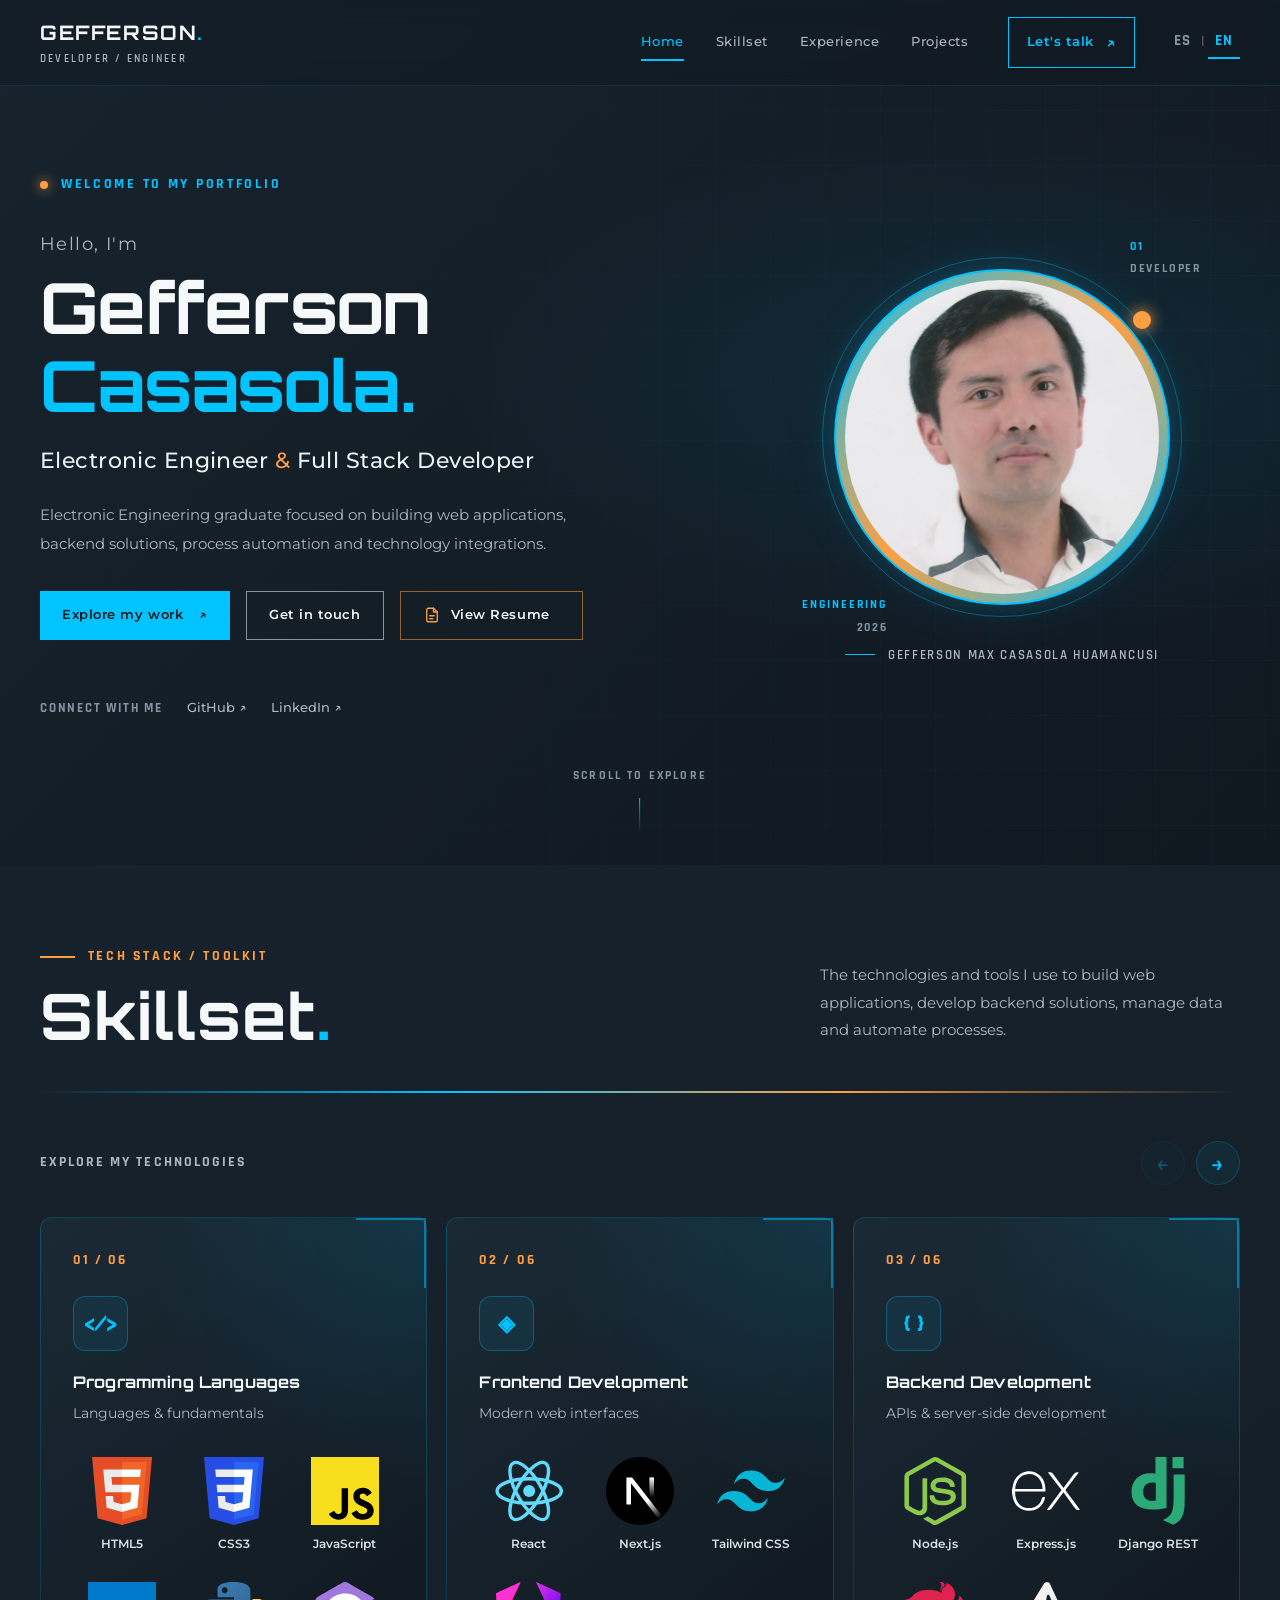
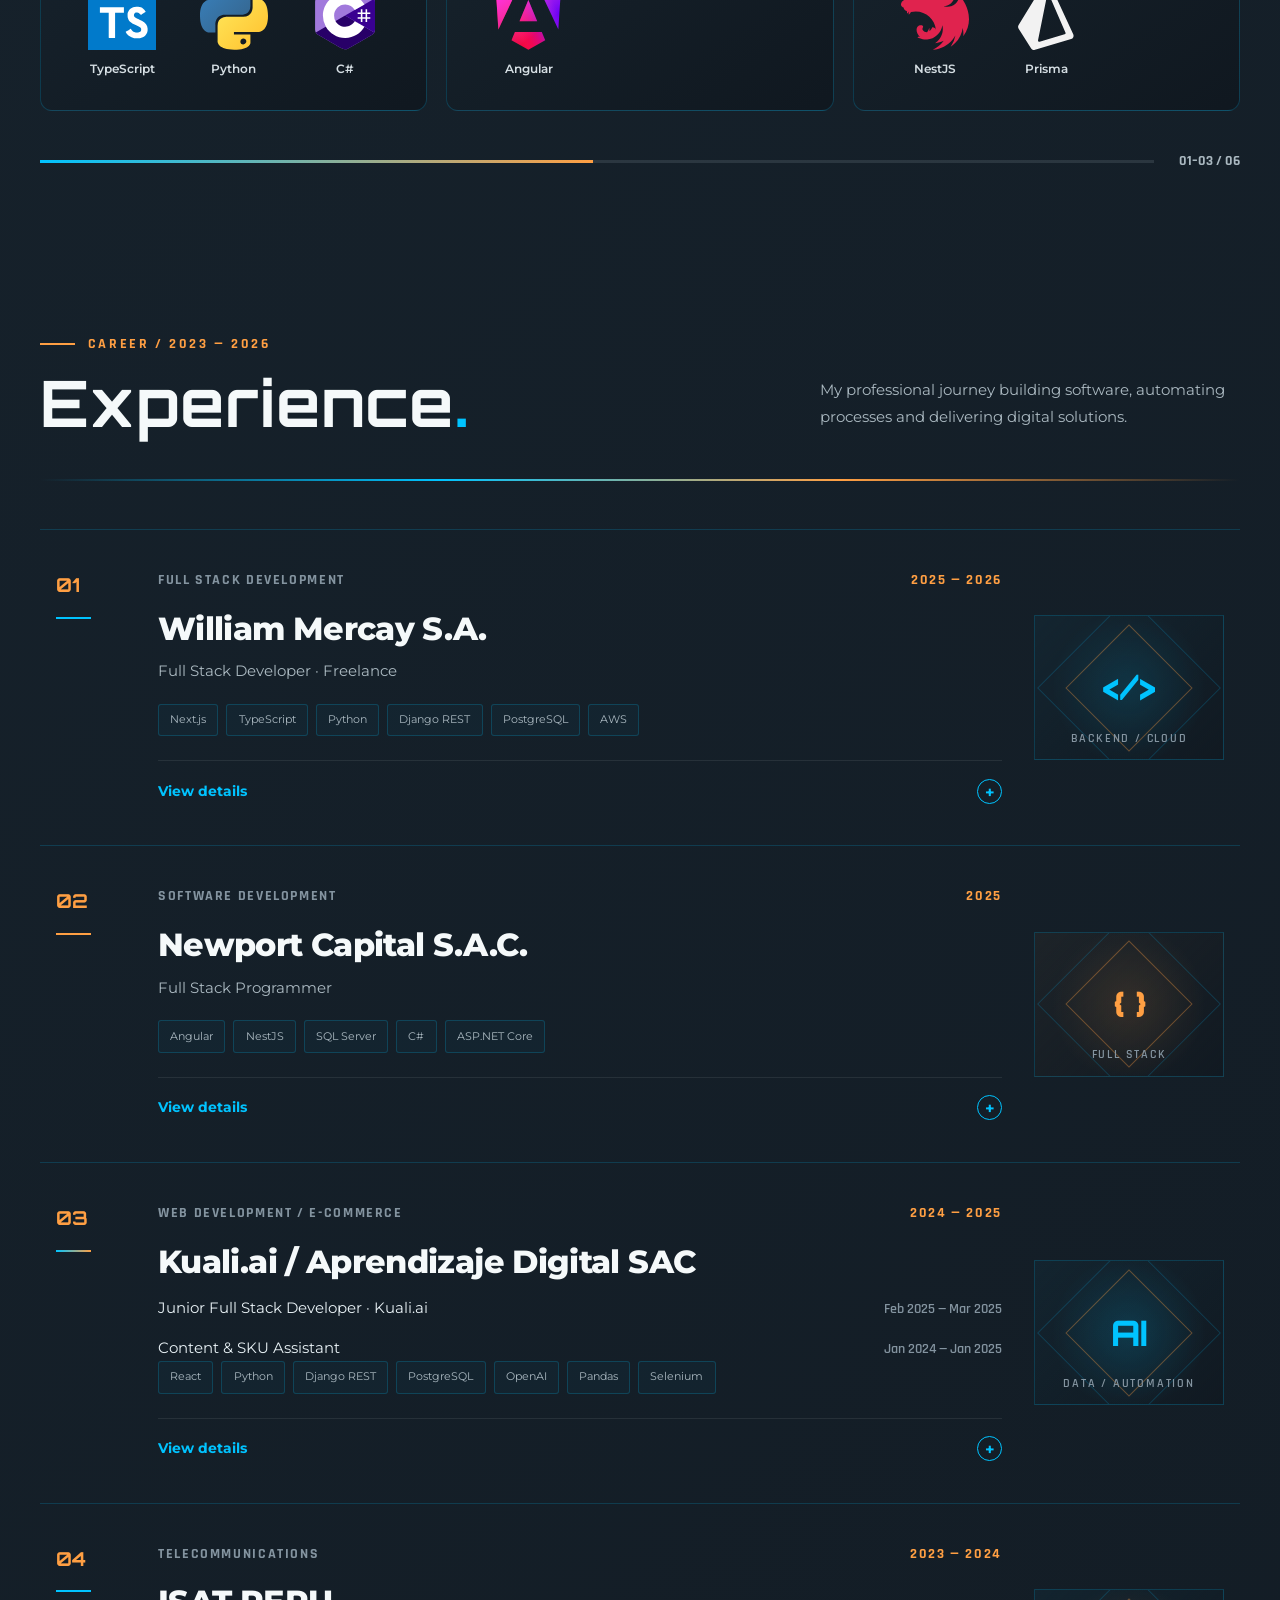
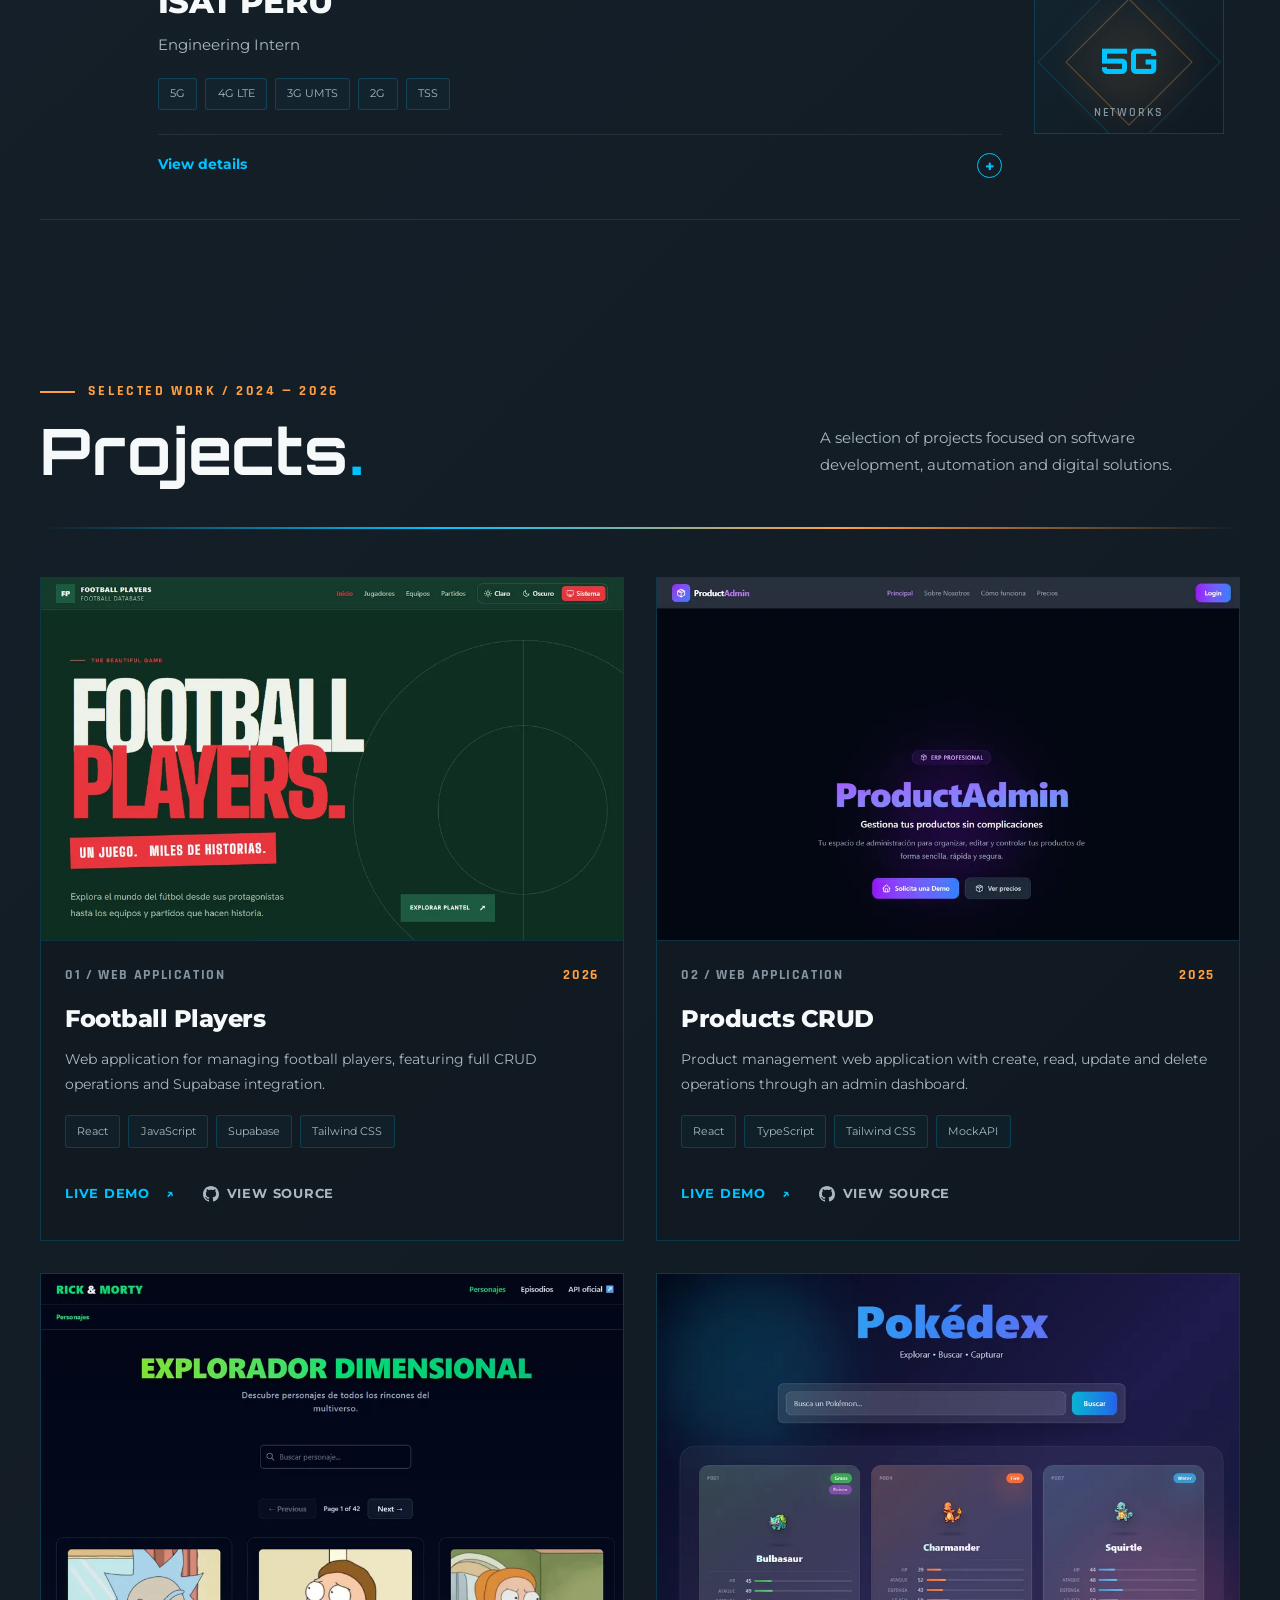
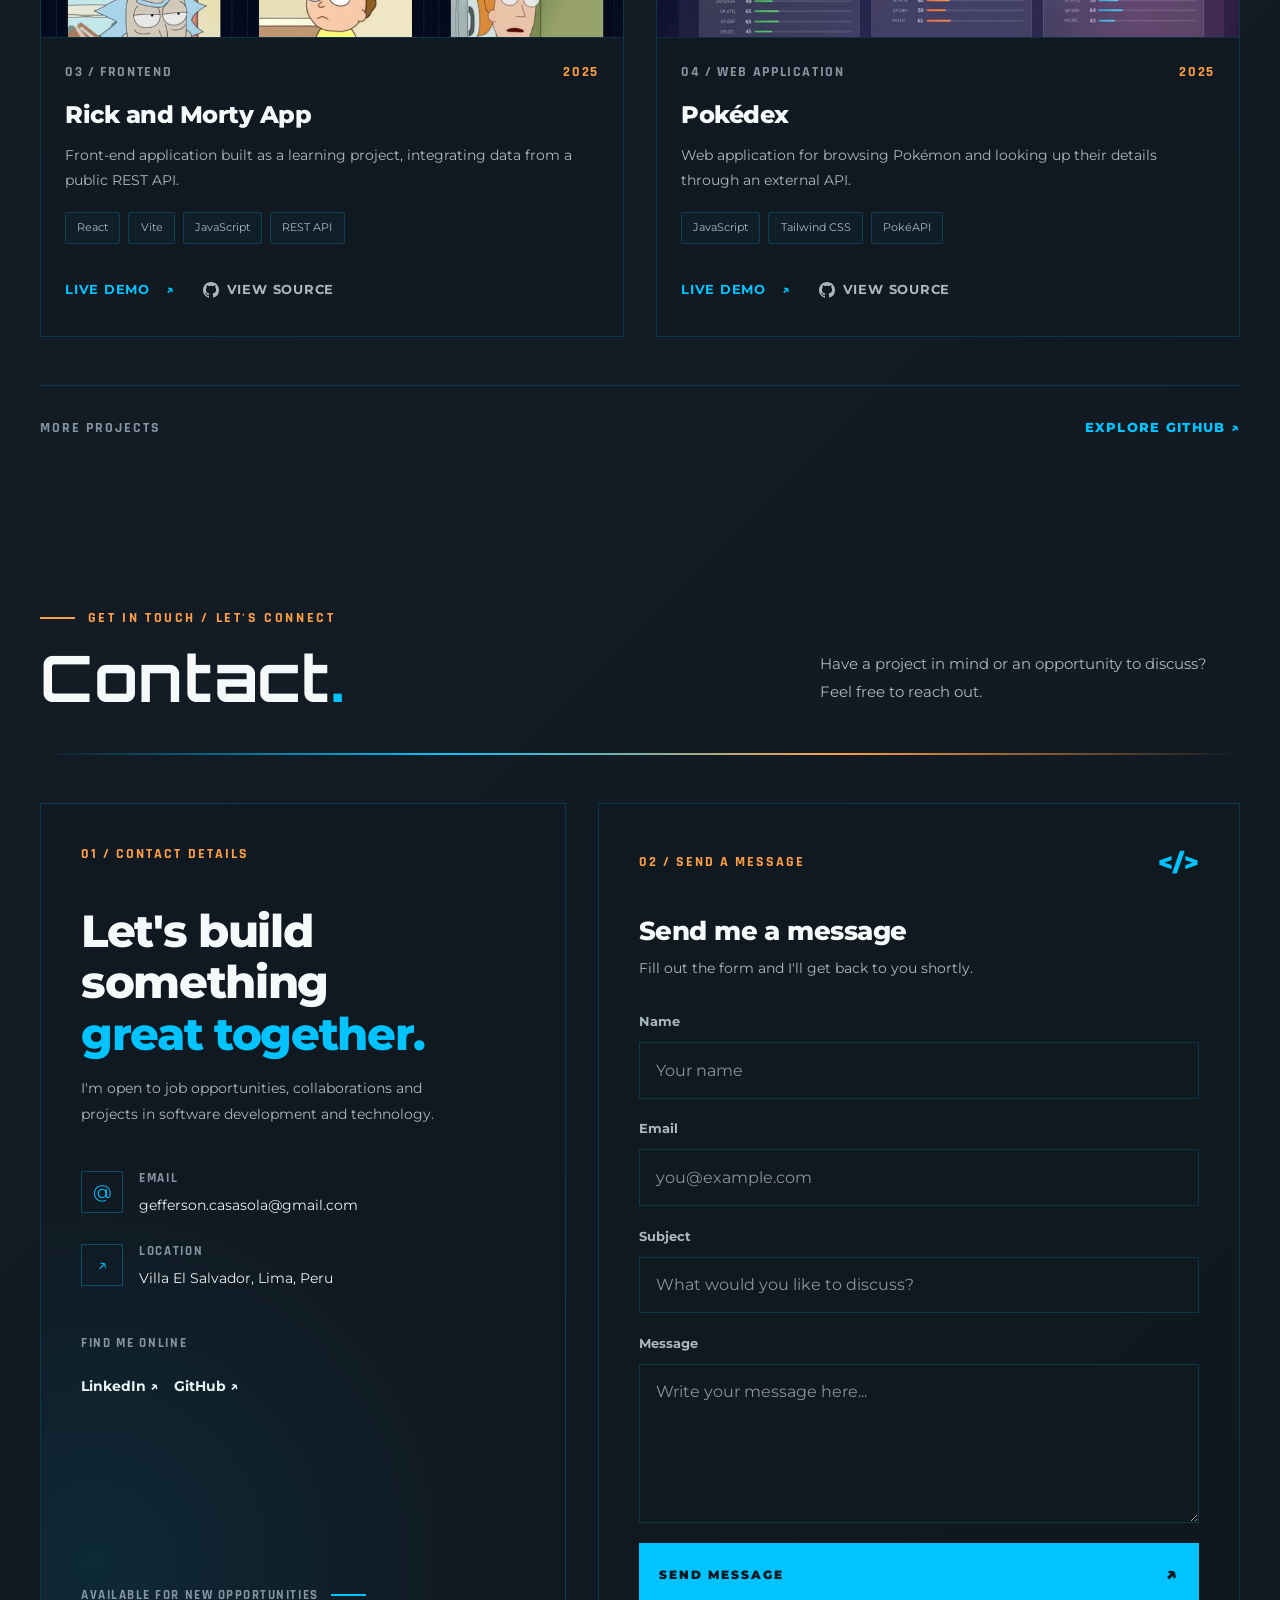
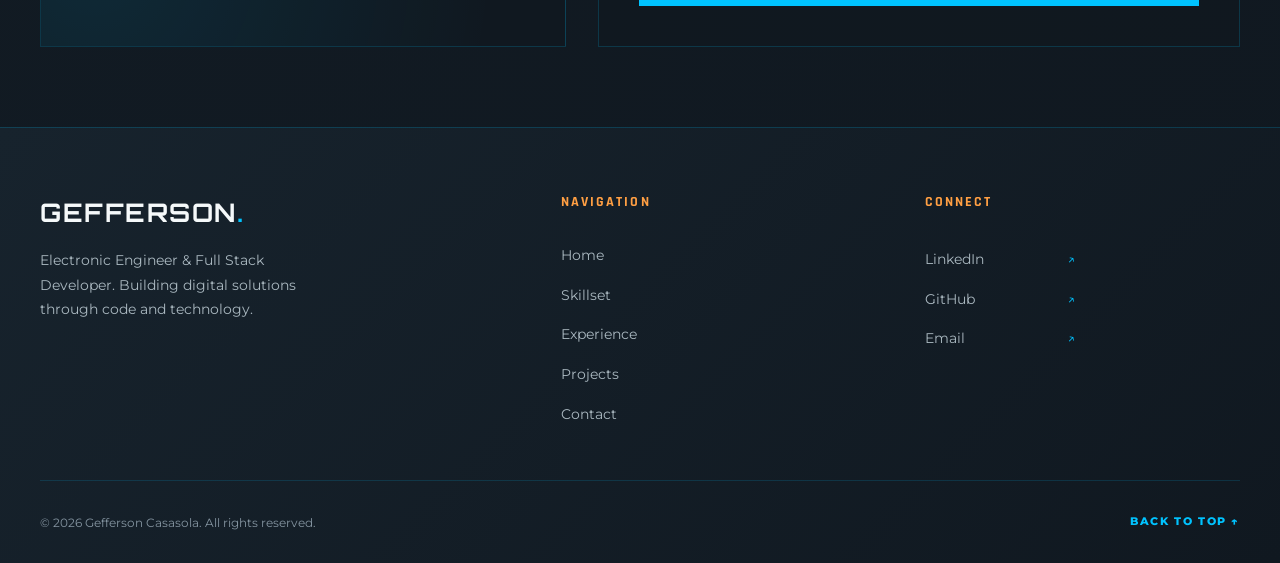
==== en/index.html @ d0ae3135 "feat: audit fixes, bilingual ES/EN site and project links Functional fixes - Load the JS files (mobi" ====
<!doctype html>
<html lang="en">
  <head>
    <meta charset="UTF-8" />
    <meta name="viewport" content="width=device-width, initial-scale=1.0" />
    <title>Gefferson Casasola | Electronic Engineer & Full Stack Developer</title>
    <meta
      name="description"
      content="Portfolio of Gefferson Casasola, Electronic Engineering graduate and Full Stack Developer building web applications, backend solutions, process automation and technology integrations."
    />
    <meta name="author" content="Gefferson Casasola" />
    <meta name="theme-color" content="#101820" />
    <meta name="color-scheme" content="dark" />

    <!-- Canonical + language alternates -->
    <link rel="canonical" href="https://gefferson-portfolio.vercel.app/en/" />
    <link rel="alternate" hreflang="es" href="https://gefferson-portfolio.vercel.app/" />
    <link rel="alternate" hreflang="en" href="https://gefferson-portfolio.vercel.app/en/" />
    <link rel="alternate" hreflang="x-default" href="https://gefferson-portfolio.vercel.app/" />

    <!-- Open Graph / Social -->
    <meta property="og:type" content="website" />
    <meta property="og:url" content="https://gefferson-portfolio.vercel.app/en/" />
    <meta property="og:locale" content="en_US" />
    <meta property="og:locale:alternate" content="es_PE" />
    <meta property="og:site_name" content="Gefferson Casasola" />
    <meta
      property="og:title"
      content="Gefferson Casasola | Electronic Engineer & Full Stack Developer"
    />
    <meta
      property="og:description"
      content="Web applications, backend solutions, process automation and technology integrations."
    />
    <meta property="og:image" content="https://gefferson-portfolio.vercel.app/assets/img/og/og-en.jpg" />
    <meta property="og:image:width" content="1200" />
    <meta property="og:image:height" content="630" />
    <meta property="og:image:alt" content="Portfolio of Gefferson Casasola, Electronic Engineer and Full Stack Developer" />
    <meta name="twitter:card" content="summary_large_image" />

    <!-- Icons -->
    <link rel="icon" href="../assets/img/icons/favicon.svg" type="image/svg+xml" />
    <link rel="apple-touch-icon" href="../assets/img/icons/apple-touch-icon.png" />

    <!-- Fonts -->
    <link rel="preconnect" href="https://fonts.googleapis.com" />
    <link rel="preconnect" href="https://fonts.gstatic.com" crossorigin />
    <link
      rel="stylesheet"
      href="https://fonts.googleapis.com/css2?family=Montserrat:wght@400..800&family=Orbitron:wght@500..800&family=Rajdhani:wght@500;600;700&display=swap"
    />

    <!-- Styles (shared with the Spanish version) -->
    <link rel="stylesheet" href="../assets/css/main.css" />
    <link rel="stylesheet" href="../assets/css/fonts.css" />
    <link rel="stylesheet" href="../assets/css/sections.css" />
    <link rel="stylesheet" href="../assets/css/header.css" />
    <link rel="stylesheet" href="../assets/css/navbar.css" />
    <link rel="stylesheet" href="../assets/css/skillset.css" />
    <link rel="stylesheet" href="../assets/css/experience.css" />
    <link rel="stylesheet" href="../assets/css/portfolio.css" />
    <link rel="stylesheet" href="../assets/css/contact.css" />
    <link rel="stylesheet" href="../assets/css/footer.css" />

    <!-- Scripts (deferred: run after HTML parsing, in order) -->
    <script src="../assets/js/main.js" defer></script>
    <script src="../assets/js/navbar.js" defer></script>
    <script src="../assets/js/skillset.js" defer></script>
    <script src="../assets/js/contact.js" defer></script>

    <!-- Structured data -->
    <script type="application/ld+json">
      {
        "@context": "https://schema.org",
        "@type": "Person",
        "name": "Gefferson Max Casasola Huamancusi",
        "alternateName": "Gefferson Casasola",
        "jobTitle": "Full Stack Developer",
        "description": "Electronic Engineering graduate focused on building web applications, backend solutions, process automation and technology integrations.",
        "url": "https://gefferson-portfolio.vercel.app/en/",
        "image": "https://gefferson-portfolio.vercel.app/assets/img/icons/foto-perfil.webp",
        "email": "mailto:gefferson.casasola@gmail.com",
        "address": {
          "@type": "PostalAddress",
          "addressLocality": "Lima",
          "addressCountry": "PE"
        },
        "sameAs": [
          "https://github.com/Geffrerson7",
          "https://linkedin.com/in/gefferson-casasola"
        ]
      }
    </script>
  </head>
  <body>
    <!-- Shared inline icons (referenced with <use>) -->
    <svg width="0" height="0" style="position: absolute" aria-hidden="true" focusable="false">
      <symbol id="icon-github" viewBox="0 0 16 16">
        <path fill="currentColor" d="M8 0C3.58 0 0 3.58 0 8c0 3.54 2.29 6.53 5.47 7.59.4.07.55-.17.55-.38 0-.19-.01-.82-.01-1.49-2.01.37-2.53-.49-2.69-.94-.09-.23-.48-.94-.82-1.13-.28-.15-.68-.52-.01-.53.63-.01 1.08.58 1.23.82.72 1.21 1.87.87 2.33.66.07-.52.28-.87.51-1.07-1.78-.2-3.64-.89-3.64-3.95 0-.87.31-1.59.82-2.15-.08-.2-.36-1.02.08-2.12 0 0 .67-.21 2.2.82.64-.18 1.32-.27 2-.27.68 0 1.36.09 2 .27 1.53-1.04 2.2-.82 2.2-.82.44 1.1.16 1.92.08 2.12.51.56.82 1.27.82 2.15 0 3.07-1.87 3.75-3.65 3.95.29.25.54.73.54 1.48 0 1.07-.01 1.93-.01 2.2 0 .21.15.46.55.38A8.01 8.01 0 0 0 16 8c0-4.42-3.58-8-8-8z" />
      </symbol>
      <symbol id="icon-resume" viewBox="0 0 24 24">
        <g fill="none" stroke="currentColor" stroke-width="1.8" stroke-linecap="round" stroke-linejoin="round">
          <path d="M14 3H7a2 2 0 0 0-2 2v14a2 2 0 0 0 2 2h10a2 2 0 0 0 2-2V8z" />
          <path d="M14 3v5h5" />
          <path d="M9 13h6M9 17h4" />
        </g>
      </symbol>
    </svg>

    <a href="#main" class="skip-link">Skip to content</a>

    <header id="home" class="site-header">
      <!-- NAVBAR -->
      <nav id="navbar" class="navbar" aria-label="Main navigation">
        <div class="navbar-container">
          <a href="#home" class="navbar-brand" aria-label="Gefferson, back to top">
            <span class="brand-name">GEFFERSON<span>.</span></span>
            <span class="brand-caption">DEVELOPER / ENGINEER</span>
          </a>

          <button
            class="navbar-toggle"
            id="navbar-toggle"
            type="button"
            aria-label="Open menu"
            aria-expanded="false"
            aria-controls="navbar-menu"
            data-label-open="Open menu"
            data-label-close="Close menu"
          >
            <span aria-hidden="true"></span>
            <span aria-hidden="true"></span>
          </button>

          <div class="navbar-menu" id="navbar-menu">
            <ul class="navbar-links">
              <li><a href="#home" class="nav-link active" aria-current="true">Home</a></li>
              <li><a href="#skillset" class="nav-link">Skillset</a></li>
              <li><a href="#experience" class="nav-link">Experience</a></li>
              <li><a href="#portfolio" class="nav-link">Projects</a></li>
            </ul>

            <a href="#contact" class="navbar-contact">
              Let's talk <span aria-hidden="true">↗</span>
            </a>
          </div>

          <div class="lang-switch" role="group" aria-label="Language">
            <a href="../" class="lang-link" hreflang="es" lang="es" aria-label="Versión en español">ES</a>
            <span aria-hidden="true">|</span>
            <a href="./" class="lang-link active" hreflang="en" lang="en" aria-current="true" aria-label="English (current language)">EN</a>
          </div>
        </div>
      </nav>

      <!-- HERO -->
      <div class="hero">
        <div class="hero-container">
          <div class="hero-content">
            <div class="hero-eyebrow">
              <span class="hero-indicator" aria-hidden="true"></span>
              <span>WELCOME TO MY PORTFOLIO</span>
            </div>

            <p class="hero-intro">Hello, I'm</p>

            <h1>
              Gefferson
              <span>Casasola.</span>
            </h1>

            <p class="hero-subtitle">
              Electronic Engineer
              <span>&</span>
              Full Stack Developer
            </p>

            <p class="hero-description">
              Electronic Engineering graduate focused on building web
              applications, backend solutions, process automation and
              technology integrations.
            </p>

            <div class="hero-actions">
              <a href="#portfolio" class="hero-button hero-button-primary">
                Explore my work <span aria-hidden="true">↗</span>
              </a>

              <a href="#contact" class="hero-button hero-button-outline">
                Get in touch
              </a>

              <a
                href="https://rxresu.me/gcasasolah/cvgef"
                class="hero-button hero-button-cv"
                target="_blank"
                rel="noopener noreferrer"
              >
                <svg aria-hidden="true" focusable="false"><use href="#icon-resume" /></svg>
                View Resume<span class="sr-only"> (opens in a new tab)</span>
              </a>
            </div>

            <div class="hero-socials">
              <span>CONNECT WITH ME</span>

              <a
                href="https://github.com/Geffrerson7"
                target="_blank"
                rel="noopener noreferrer"
                aria-label="GitHub (opens in a new tab)"
              >
                GitHub <span aria-hidden="true">↗</span>
              </a>

              <a
                href="https://linkedin.com/in/gefferson-casasola"
                target="_blank"
                rel="noopener noreferrer"
                aria-label="LinkedIn (opens in a new tab)"
              >
                LinkedIn <span aria-hidden="true">↗</span>
              </a>
            </div>
          </div>

          <!-- PROFILE IMAGE -->
          <figure class="hero-visual">
            <div class="hero-figure">
              <div class="hero-image-frame">
                <img
                  src="../assets/img/icons/foto-perfil.webp"
                  alt="Photo of Gefferson Casasola"
                  class="hero-profile-image"
                  width="640"
                  height="640"
                  fetchpriority="high"
                  decoding="async"
                />
              </div>

              <div class="hero-decoration hero-decoration-top" aria-hidden="true">
                <span>01</span>
                <span>DEVELOPER</span>
              </div>

              <div class="hero-decoration hero-decoration-bottom" aria-hidden="true">
                <span>ENGINEERING</span>
                <span>2026</span>
              </div>
            </div>

            <figcaption class="hero-image-label">
              <span class="hero-label-line" aria-hidden="true"></span>
              <span>GEFFERSON MAX CASASOLA HUAMANCUSI</span>
            </figcaption>
          </figure>
        </div>

        <a href="#skillset" class="hero-scroll">
          <span>SCROLL TO EXPLORE</span>
          <span class="hero-scroll-line" aria-hidden="true"></span>
        </a>
      </div>
    </header>

    <main id="main">
      <!-- ========== SKILLS ========== -->
      <section id="skillset" class="skillset-section" aria-labelledby="skillset-title">
        <div class="section-container">
          <div class="section-header">
            <div class="section-heading">
              <span class="section-eyebrow">
                <span class="eyebrow-line" aria-hidden="true"></span>
                TECH STACK / TOOLKIT
              </span>
              <h2 class="section-title" id="skillset-title">Skillset<span>.</span></h2>
            </div>

            <p class="section-description">
              The technologies and tools I use to build web applications,
              develop backend solutions, manage data and automate processes.
            </p>
          </div>

          <hr class="section-divider" />

          <!-- Skills carousel -->
          <div class="skills-showcase">
            <div class="skills-showcase-header">
              <span>EXPLORE MY TECHNOLOGIES</span>

              <div class="skills-controls">
                <button
                  class="skills-arrow"
                  id="skills-prev"
                  type="button"
                  aria-label="Previous category"
                  aria-controls="skills-track"
                >
                  <span aria-hidden="true">&#8592;</span>
                </button>
                <button
                  class="skills-arrow"
                  id="skills-next"
                  type="button"
                  aria-label="Next category"
                  aria-controls="skills-track"
                >
                  <span aria-hidden="true">&#8594;</span>
                </button>
              </div>
            </div>

            <div
              class="skills-track"
              id="skills-track"
              role="region"
              aria-label="Technology categories (horizontally scrollable)"
              tabindex="0"
            >
              <!-- 01 Programming Languages -->
              <article class="skills-slide" aria-labelledby="skills-cat-1">
                <div class="slide-number" aria-hidden="true">01 / 06</div>
                <div class="slide-icon" aria-hidden="true">&lt;/&gt;</div>

                <h3 id="skills-cat-1">Programming Languages</h3>
                <p>Languages & fundamentals</p>

                <ul class="slide-technologies">
                  <li class="slide-tech">
                    <img src="../assets/img/skillset/html5.svg" alt="" width="68" height="68" decoding="async" />
                    <span>HTML5</span>
                  </li>
                  <li class="slide-tech">
                    <img src="../assets/img/skillset/css3.svg" alt="" width="68" height="68" decoding="async" />
                    <span>CSS3</span>
                  </li>
                  <li class="slide-tech">
                    <img src="../assets/img/skillset/javascript.svg" alt="" width="68" height="68" decoding="async" />
                    <span>JavaScript</span>
                  </li>
                  <li class="slide-tech">
                    <img src="../assets/img/skillset/typescript.svg" alt="" width="68" height="68" decoding="async" />
                    <span>TypeScript</span>
                  </li>
                  <li class="slide-tech">
                    <img src="../assets/img/skillset/python.svg" alt="" width="68" height="68" decoding="async" />
                    <span>Python</span>
                  </li>
                  <li class="slide-tech">
                    <img src="../assets/img/skillset/c-sharp.svg" alt="" width="68" height="68" decoding="async" />
                    <span>C#</span>
                  </li>
                </ul>
              </article>

              <!-- 02 Frontend -->
              <article class="skills-slide" aria-labelledby="skills-cat-2">
                <div class="slide-number" aria-hidden="true">02 / 06</div>
                <div class="slide-icon" aria-hidden="true">◈</div>

                <h3 id="skills-cat-2">Frontend Development</h3>
                <p>Modern web interfaces</p>

                <ul class="slide-technologies">
                  <li class="slide-tech">
                    <img src="../assets/img/skillset/reactjs.svg" alt="" width="68" height="68" decoding="async" />
                    <span>React</span>
                  </li>
                  <li class="slide-tech">
                    <img src="../assets/img/skillset/nextjs.svg" alt="" width="68" height="68" decoding="async" />
                    <span>Next.js</span>
                  </li>
                  <li class="slide-tech">
                    <img src="../assets/img/skillset/tailwindcss.svg" alt="" width="68" height="68" decoding="async" />
                    <span>Tailwind CSS</span>
                  </li>
                  <li class="slide-tech">
                    <img src="../assets/img/skillset/angular.svg" alt="" width="68" height="68" decoding="async" />
                    <span>Angular</span>
                  </li>
                </ul>
              </article>

              <!-- 03 Backend -->
              <article class="skills-slide" aria-labelledby="skills-cat-3">
                <div class="slide-number" aria-hidden="true">03 / 06</div>
                <div class="slide-icon" aria-hidden="true">{ }</div>

                <h3 id="skills-cat-3">Backend Development</h3>
                <p>APIs & server-side development</p>

                <ul class="slide-technologies">
                  <li class="slide-tech">
                    <img src="../assets/img/skillset/nodejs.svg" alt="" width="68" height="68" decoding="async" />
                    <span>Node.js</span>
                  </li>
                  <li class="slide-tech">
                    <img src="../assets/img/skillset/expressjs-light.svg" alt="" width="68" height="68" decoding="async" />
                    <span>Express.js</span>
                  </li>
                  <li class="slide-tech">
                    <img src="../assets/img/skillset/django.svg" alt="" width="68" height="68" decoding="async" />
                    <span>Django REST</span>
                  </li>
                  <li class="slide-tech">
                    <img src="../assets/img/skillset/nestjs.svg" alt="" width="68" height="68" decoding="async" />
                    <span>NestJS</span>
                  </li>
                  <li class="slide-tech">
                    <img src="../assets/img/skillset/prisma.svg" alt="" class="logo-invert" width="68" height="68" decoding="async" />
                    <span>Prisma</span>
                  </li>
                </ul>
              </article>

              <!-- 04 Databases -->
              <article class="skills-slide" aria-labelledby="skills-cat-4">
                <div class="slide-number" aria-hidden="true">04 / 06</div>
                <div class="slide-icon" aria-hidden="true">▤</div>

                <h3 id="skills-cat-4">Databases</h3>
                <p>Data management & storage</p>

                <ul class="slide-technologies">
                  <li class="slide-tech">
                    <img src="../assets/img/skillset/postgresql.svg" alt="" width="68" height="68" decoding="async" />
                    <span>PostgreSQL</span>
                  </li>
                  <li class="slide-tech">
                    <img src="../assets/img/skillset/mysql.svg" alt="" width="68" height="68" decoding="async" />
                    <span>MySQL</span>
                  </li>
                  <li class="slide-tech">
                    <img src="../assets/img/skillset/microsoft-sql-server.svg" alt="" width="68" height="68" decoding="async" />
                    <span>SQL Server</span>
                  </li>
                  <li class="slide-tech">
                    <img src="../assets/img/skillset/supabase.svg" alt="" width="68" height="68" decoding="async" />
                    <span>Supabase</span>
                  </li>
                  <li class="slide-tech">
                    <img src="../assets/img/skillset/redis.svg" alt="" width="68" height="68" decoding="async" />
                    <span>Redis</span>
                  </li>
                  <li class="slide-tech">
                    <img src="../assets/img/skillset/mongodb.svg" alt="" width="68" height="68" decoding="async" />
                    <span>MongoDB</span>
                  </li>
                </ul>
              </article>

              <!-- 05 Tools & DevOps -->
              <article class="skills-slide" aria-labelledby="skills-cat-5">
                <div class="slide-number" aria-hidden="true">05 / 06</div>
                <div class="slide-icon" aria-hidden="true">⌘</div>

                <h3 id="skills-cat-5">Tools & DevOps</h3>
                <p>Development & infrastructure</p>

                <ul class="slide-technologies">
                  <li class="slide-tech">
                    <img src="../assets/img/skillset/git.svg" alt="" width="68" height="68" decoding="async" />
                    <span>Git</span>
                  </li>
                  <li class="slide-tech">
                    <img src="../assets/img/skillset/github-light.svg" alt="" width="68" height="68" decoding="async" />
                    <span>GitHub</span>
                  </li>
                  <li class="slide-tech">
                    <img src="../assets/img/skillset/docker.svg" alt="" width="68" height="68" decoding="async" />
                    <span>Docker</span>
                  </li>
                  <li class="slide-tech">
                    <img src="../assets/img/skillset/linux.svg" alt="" width="68" height="68" decoding="async" />
                    <span>Linux</span>
                  </li>
                  <li class="slide-tech">
                    <img src="../assets/img/skillset/aws.svg" alt="" width="68" height="68" decoding="async" />
                    <span>AWS</span>
                  </li>
                  <li class="slide-tech">
                    <img src="../assets/img/skillset/bash.svg" alt="" width="68" height="68" decoding="async" />
                    <span>Bash</span>
                  </li>
                </ul>
              </article>

              <!-- 06 AI & Automation -->
              <article class="skills-slide" aria-labelledby="skills-cat-6">
                <div class="slide-number" aria-hidden="true">06 / 06</div>
                <div class="slide-icon" aria-hidden="true">✳</div>

                <h3 id="skills-cat-6">AI & Automation</h3>
                <p>Artificial intelligence & automation</p>

                <ul class="slide-technologies">
                  <li class="slide-tech">
                    <img src="../assets/img/skillset/openai.svg" alt="" width="68" height="68" decoding="async" />
                    <span>OpenAI</span>
                  </li>
                  <li class="slide-tech">
                    <img src="../assets/img/skillset/claude-ai.svg" alt="" width="68" height="68" decoding="async" />
                    <span>ClaudeAI</span>
                  </li>
                  <li class="slide-tech">
                    <img src="../assets/img/skillset/n8n.svg" alt="" width="68" height="68" decoding="async" />
                    <span>n8n</span>
                  </li>
                </ul>
              </article>
            </div>

            <!-- Progress -->
            <div class="skills-progress" aria-hidden="true">
              <div class="skills-progress-track">
                <div class="skills-progress-bar" id="skills-progress-bar"></div>
              </div>
              <span id="skills-counter">01 / 06</span>
            </div>
          </div>
        </div>
      </section>

      <!-- ========== EXPERIENCE ========== -->
      <section id="experience" aria-labelledby="experience-title">
        <div class="section-container">
          <div class="section-header">
            <div class="section-heading">
              <span class="section-eyebrow">
                <span class="eyebrow-line" aria-hidden="true"></span>
                CAREER / 2023 — 2026
              </span>
              <h2 class="section-title" id="experience-title">Experience<span>.</span></h2>
            </div>

            <p class="section-description">
              My professional journey building software, automating processes
              and delivering digital solutions.
            </p>
          </div>

          <hr class="section-divider" />

          <div class="experience-list">
            <!-- 01: WILLIAM MERCAY -->
            <article class="experience-card">
              <div class="experience-index" aria-hidden="true">
                <span>01</span>
                <div class="experience-decoration decoration-one"></div>
              </div>

              <div class="experience-main">
                <div class="experience-meta">
                  <span>FULL STACK DEVELOPMENT</span>
                  <span>2025 — 2026</span>
                </div>

                <h3>William Mercay S.A.</h3>
                <p class="experience-role">Full Stack Developer · Freelance</p>

                <ul class="experience-tags" aria-label="Technologies">
                  <li>Next.js</li>
                  <li>TypeScript</li>
                  <li>Python</li>
                  <li>Django REST</li>
                  <li>PostgreSQL</li>
                  <li>AWS</li>
                </ul>

                <details class="experience-details">
                  <summary>
                    <span>View details<span class="sr-only"> for William Mercay S.A.</span></span>
                    <span class="details-icon" aria-hidden="true">+</span>
                  </summary>

                  <div class="experience-description">
                    <ul>
                      <li>
                        Developed web applications for legal and accounting
                        consulting services.
                      </li>
                      <li>
                        Built REST APIs with Django REST Framework and
                        PostgreSQL.
                      </li>
                      <li>
                        Integrated authentication with Keycloak using OAuth 2.0
                        / OIDC.
                      </li>
                      <li>
                        Set up asynchronous task processing with Celery and
                        Redis.
                      </li>
                      <li>
                        Used Docker and AWS services for the development
                        environment.
                      </li>
                    </ul>
                  </div>
                </details>
              </div>

              <div class="experience-visual visual-one" aria-hidden="true">
                <span class="visual-symbol">&lt;/&gt;</span>
                <span class="visual-caption">BACKEND / CLOUD</span>
              </div>
            </article>

            <!-- 02: NEWPORT CAPITAL -->
            <article class="experience-card">
              <div class="experience-index" aria-hidden="true">
                <span>02</span>
                <div class="experience-decoration decoration-two"></div>
              </div>

              <div class="experience-main">
                <div class="experience-meta">
                  <span>SOFTWARE DEVELOPMENT</span>
                  <span>2025</span>
                </div>

                <h3>Newport Capital S.A.C.</h3>
                <p class="experience-role">Full Stack Programmer</p>

                <ul class="experience-tags" aria-label="Technologies">
                  <li>Angular</li>
                  <li>NestJS</li>
                  <li>SQL Server</li>
                  <li>C#</li>
                  <li>ASP.NET Core</li>
                </ul>

                <details class="experience-details">
                  <summary>
                    <span>View details<span class="sr-only"> for Newport Capital S.A.C.</span></span>
                    <span class="details-icon" aria-hidden="true">+</span>
                  </summary>

                  <div class="experience-description">
                    <ul>
                      <li>
                        Developed and maintained features for a casino
                        management platform.
                      </li>
                      <li>
                        Implemented multi-site registration and membership card
                        modules.
                      </li>
                      <li>Built features for meal-planning templates.</li>
                      <li>
                        Implemented petty cash logic and supplier alerts with C#
                        and ASP.NET Core.
                      </li>
                      <li>Managed data and queries with SQL Server.</li>
                    </ul>
                  </div>
                </details>
              </div>

              <div class="experience-visual visual-two" aria-hidden="true">
                <span class="visual-symbol">{ }</span>
                <span class="visual-caption">FULL STACK</span>
              </div>
            </article>

            <!-- 03: KUALI.AI / APRENDIZAJE DIGITAL -->
            <article class="experience-card">
              <div class="experience-index" aria-hidden="true">
                <span>03</span>
                <div class="experience-decoration decoration-three"></div>
              </div>

              <div class="experience-main">
                <div class="experience-meta">
                  <span>WEB DEVELOPMENT / E-COMMERCE</span>
                  <span>2024 — 2025</span>
                </div>

                <h3>Kuali.ai / Aprendizaje Digital SAC</h3>

                <div class="experience-position">
                  <p class="experience-role">Junior Full Stack Developer · Kuali.ai</p>
                  <span>Feb 2025 — Mar 2025</span>
                </div>

                <div class="experience-position">
                  <p class="experience-role">Content & SKU Assistant</p>
                  <span>Jan 2024 — Jan 2025</span>
                </div>

                <ul class="experience-tags" aria-label="Technologies">
                  <li>React</li>
                  <li>Python</li>
                  <li>Django REST</li>
                  <li>PostgreSQL</li>
                  <li>OpenAI</li>
                  <li>Pandas</li>
                  <li>Selenium</li>
                </ul>

                <details class="experience-details">
                  <summary>
                    <span>View details<span class="sr-only"> for Kuali.ai / Aprendizaje Digital SAC</span></span>
                    <span class="details-icon" aria-hidden="true">+</span>
                  </summary>

                  <div class="experience-description">
                    <strong>Junior Full Stack Developer — Kuali.ai</strong>
                    <ul>
                      <li>
                        Developed a web application to automate content and
                        SKU management workflows.
                      </li>
                      <li>
                        Implemented features with React, Django REST Framework
                        and PostgreSQL.
                      </li>
                      <li>
                        Integrated OpenAI and LangChain for content processing.
                      </li>
                      <li>
                        Used Celery, Redis and Docker for asynchronous tasks and
                        deployment.
                      </li>
                    </ul>

                    <strong>Content & SKU Assistant — Aprendizaje Digital SAC</strong>
                    <ul>
                      <li>Managed and updated product catalogs in VTEX.</li>
                      <li>
                        Automated data extraction and processing tasks with
                        Python, Selenium and BeautifulSoup.
                      </li>
                      <li>
                        Generated Excel templates for bulk product imports using
                        Pandas.
                      </li>
                      <li>
                        Validated product attributes and performed data quality
                        checks.
                      </li>
                    </ul>
                  </div>
                </details>
              </div>

              <div class="experience-visual visual-three" aria-hidden="true">
                <span class="visual-symbol">AI</span>
                <span class="visual-caption">DATA / AUTOMATION</span>
              </div>
            </article>

            <!-- 04: ISAT PERU -->
            <article class="experience-card">
              <div class="experience-index" aria-hidden="true">
                <span>04</span>
                <div class="experience-decoration decoration-four"></div>
              </div>

              <div class="experience-main">
                <div class="experience-meta">
                  <span>TELECOMMUNICATIONS</span>
                  <span>2023 — 2024</span>
                </div>

                <h3>ISAT PERU</h3>
                <p class="experience-role">Engineering Intern</p>

                <ul class="experience-tags" aria-label="Technologies">
                  <li>5G</li>
                  <li>4G LTE</li>
                  <li>3G UMTS</li>
                  <li>2G</li>
                  <li>TSS</li>
                </ul>

                <details class="experience-details">
                  <summary>
                    <span>View details<span class="sr-only"> for ISAT PERU</span></span>
                    <span class="details-icon" aria-hidden="true">+</span>
                  </summary>

                  <div class="experience-description">
                    <ul>
                      <li>
                        Supported activities related to telecommunications
                        infrastructure.
                      </li>
                      <li>
                        Prepared and reviewed TSS (Technical Site Survey)
                        reports for Claro network sites.
                      </li>
                      <li>
                        Gained hands-on exposure to 5G, 4G LTE, 3G UMTS and 2G
                        mobile technologies.
                      </li>
                    </ul>
                  </div>
                </details>
              </div>

              <div class="experience-visual visual-four" aria-hidden="true">
                <span class="visual-symbol">5G</span>
                <span class="visual-caption">NETWORKS</span>
              </div>
            </article>
          </div>
        </div>
      </section>

      <!-- ========== PROJECTS ========== -->
      <section id="portfolio" aria-labelledby="portfolio-title">
        <div class="section-container">
          <div class="section-header">
            <div class="section-heading">
              <span class="section-eyebrow">
                <span class="eyebrow-line" aria-hidden="true"></span>
                SELECTED WORK / 2024 — 2026
              </span>
              <h2 class="section-title" id="portfolio-title">Projects<span>.</span></h2>
            </div>

            <p class="section-description">
              A selection of projects focused on software development,
              automation and digital solutions.
            </p>
          </div>

          <hr class="section-divider" />

          <div class="portfolio-grid">
            <!-- PROJECT 01 -->
            <article class="portfolio-card">
              <a
                href="https://football-players-xi.vercel.app/"
                target="_blank"
                rel="noopener noreferrer"
                class="portfolio-image"
                tabindex="-1"
                aria-hidden="true"
              >
                <img
                  src="../assets/img/portfolio/football-players.webp"
                  alt=""
                  width="960"
                  height="600"
                  loading="lazy"
                  decoding="async"
                />
                <span class="portfolio-view">VIEW PROJECT ↗</span>
              </a>

              <div class="portfolio-info">
                <div class="portfolio-meta">
                  <span>01 / WEB APPLICATION</span>
                  <span>2026</span>
                </div>

                <h3>Football Players</h3>

                <p>
                  Web application for managing football players, featuring full
                  CRUD operations and Supabase integration.
                </p>

                <ul class="portfolio-tags" aria-label="Technologies">
                  <li>React</li>
                  <li>JavaScript</li>
                  <li>Supabase</li>
                  <li>Tailwind CSS</li>
                </ul>

                <div class="portfolio-links">
                  <a
                    href="https://football-players-xi.vercel.app/"
                    target="_blank"
                    rel="noopener noreferrer"
                    class="portfolio-link"
                  >
                    Live demo<span class="sr-only">: Football Players (opens in a new tab)</span>
                    <span aria-hidden="true">↗</span>
                  </a>

                  <a
                    href="https://github.com/Geffrerson7/football-players"
                    target="_blank"
                    rel="noopener noreferrer"
                    class="portfolio-link portfolio-link-source"
                  >
                    <svg aria-hidden="true" focusable="false"><use href="#icon-github" /></svg>
                    View source<span class="sr-only">: Football Players repository on GitHub (opens in a new tab)</span>
                  </a>
                </div>
              </div>
            </article>

            <!-- PROJECT 02 -->
            <article class="portfolio-card">
              <a
                href="https://products-crud-nu.vercel.app/"
                target="_blank"
                rel="noopener noreferrer"
                class="portfolio-image"
                tabindex="-1"
                aria-hidden="true"
              >
                <img
                  src="../assets/img/portfolio/products-crud.webp"
                  alt=""
                  width="960"
                  height="600"
                  loading="lazy"
                  decoding="async"
                />
                <span class="portfolio-view">VIEW PROJECT ↗</span>
              </a>

              <div class="portfolio-info">
                <div class="portfolio-meta">
                  <span>02 / WEB APPLICATION</span>
                  <span>2025</span>
                </div>

                <h3>Products CRUD</h3>

                <p>
                  Product management web application with create, read, update
                  and delete operations through an admin dashboard.
                </p>

                <ul class="portfolio-tags" aria-label="Technologies">
                  <li>React</li>
                  <li>TypeScript</li>
                  <li>Tailwind CSS</li>
                  <li>MockAPI</li>
                </ul>

                <div class="portfolio-links">
                  <a
                    href="https://products-crud-nu.vercel.app/"
                    target="_blank"
                    rel="noopener noreferrer"
                    class="portfolio-link"
                  >
                    Live demo<span class="sr-only">: Products CRUD (opens in a new tab)</span>
                    <span aria-hidden="true">↗</span>
                  </a>

                  <a
                    href="https://github.com/Geffrerson7/products-crud"
                    target="_blank"
                    rel="noopener noreferrer"
                    class="portfolio-link portfolio-link-source"
                  >
                    <svg aria-hidden="true" focusable="false"><use href="#icon-github" /></svg>
                    View source<span class="sr-only">: Products CRUD repository on GitHub (opens in a new tab)</span>
                  </a>
                </div>
              </div>
            </article>

            <!-- PROJECT 03 -->
            <article class="portfolio-card">
              <a
                href="https://rick-and-morty-app-pink.vercel.app/"
                target="_blank"
                rel="noopener noreferrer"
                class="portfolio-image"
                tabindex="-1"
                aria-hidden="true"
              >
                <img
                  src="../assets/img/portfolio/rick-and-morty-app.webp"
                  alt=""
                  width="960"
                  height="600"
                  loading="lazy"
                  decoding="async"
                />
                <span class="portfolio-view">VIEW PROJECT ↗</span>
              </a>

              <div class="portfolio-info">
                <div class="portfolio-meta">
                  <span>03 / FRONTEND</span>
                  <span>2025</span>
                </div>

                <h3>Rick and Morty App</h3>

                <p>
                  Front-end application built as a learning project, integrating
                  data from a public REST API.
                </p>

                <ul class="portfolio-tags" aria-label="Technologies">
                  <li>React</li>
                  <li>Vite</li>
                  <li>JavaScript</li>
                  <li>REST API</li>
                </ul>

                <div class="portfolio-links">
                  <a
                    href="https://rick-and-morty-app-pink.vercel.app/"
                    target="_blank"
                    rel="noopener noreferrer"
                    class="portfolio-link"
                  >
                    Live demo<span class="sr-only">: Rick and Morty App (opens in a new tab)</span>
                    <span aria-hidden="true">↗</span>
                  </a>

                  <a
                    href="https://github.com/Geffrerson7/rick-and-morty-app"
                    target="_blank"
                    rel="noopener noreferrer"
                    class="portfolio-link portfolio-link-source"
                  >
                    <svg aria-hidden="true" focusable="false"><use href="#icon-github" /></svg>
                    View source<span class="sr-only">: Rick and Morty App repository on GitHub (opens in a new tab)</span>
                  </a>
                </div>
              </div>
            </article>

            <!-- PROJECT 04 -->
            <article class="portfolio-card">
              <a
                href="https://geffrerson7.github.io/pokedex/"
                target="_blank"
                rel="noopener noreferrer"
                class="portfolio-image"
                tabindex="-1"
                aria-hidden="true"
              >
                <img
                  src="../assets/img/portfolio/pokedex.webp"
                  alt=""
                  width="960"
                  height="600"
                  loading="lazy"
                  decoding="async"
                />
                <span class="portfolio-view">VIEW PROJECT ↗</span>
              </a>

              <div class="portfolio-info">
                <div class="portfolio-meta">
                  <span>04 / WEB APPLICATION</span>
                  <span>2025</span>
                </div>

                <h3>Pokédex</h3>

                <p>
                  Web application for browsing Pokémon and looking up their
                  details through an external API.
                </p>

                <ul class="portfolio-tags" aria-label="Technologies">
                  <li>JavaScript</li>
                  <li>Tailwind CSS</li>
                  <li>PokéAPI</li>
                </ul>

                <div class="portfolio-links">
                  <a
                    href="https://geffrerson7.github.io/pokedex/"
                    target="_blank"
                    rel="noopener noreferrer"
                    class="portfolio-link"
                  >
                    Live demo<span class="sr-only">: Pokédex (opens in a new tab)</span>
                    <span aria-hidden="true">↗</span>
                  </a>

                  <a
                    href="https://github.com/Geffrerson7/pokedex"
                    target="_blank"
                    rel="noopener noreferrer"
                    class="portfolio-link portfolio-link-source"
                  >
                    <svg aria-hidden="true" focusable="false"><use href="#icon-github" /></svg>
                    View source<span class="sr-only">: Pokédex repository on GitHub (opens in a new tab)</span>
                  </a>
                </div>
              </div>
            </article>
          </div>

          <div class="portfolio-footer">
            <span>MORE PROJECTS</span>
            <a
              href="https://github.com/Geffrerson7"
              target="_blank"
              rel="noopener noreferrer"
            >
              EXPLORE GITHUB<span class="sr-only"> (opens in a new tab)</span>
              <span aria-hidden="true">↗</span>
            </a>
          </div>
        </div>
      </section>

      <!-- ========== CONTACT ========== -->
      <section id="contact" aria-labelledby="contact-title">
        <div class="section-container">
          <div class="section-header">
            <div class="section-heading">
              <span class="section-eyebrow">
                <span class="eyebrow-line" aria-hidden="true"></span>
                GET IN TOUCH / LET'S CONNECT
              </span>
              <h2 class="section-title" id="contact-title">Contact<span>.</span></h2>
            </div>

            <p class="section-description">
              Have a project in mind or an opportunity to discuss? Feel free to
              reach out.
            </p>
          </div>

          <hr class="section-divider" />

          <div class="contact-container">
            <!-- Contact information -->
            <div class="contact-info">
              <span class="contact-number">01 / CONTACT DETAILS</span>

              <h3>
                Let's build something<br />
                <span>great together.</span>
              </h3>

              <p>
                I'm open to job opportunities, collaborations and projects in
                software development and technology.
              </p>

              <div class="contact-detail">
                <span class="contact-detail-icon" aria-hidden="true">@</span>
                <div>
                  <span class="contact-detail-label">EMAIL</span>
                  <a href="mailto:gefferson.casasola@gmail.com">
                    gefferson.casasola@gmail.com
                  </a>
                </div>
              </div>

              <div class="contact-detail">
                <span class="contact-detail-icon" aria-hidden="true">↗</span>
                <div>
                  <span class="contact-detail-label">LOCATION</span>
                  <span class="contact-detail-value">
                    Villa El Salvador, Lima, Peru
                  </span>
                </div>
              </div>

              <div class="contact-social">
                <span class="contact-detail-label">FIND ME ONLINE</span>

                <div class="contact-social-links">
                  <a
                    href="https://linkedin.com/in/gefferson-casasola"
                    target="_blank"
                    rel="noopener noreferrer"
                    aria-label="LinkedIn (opens in a new tab)"
                  >
                    LinkedIn <span aria-hidden="true">↗</span>
                  </a>

                  <a
                    href="https://github.com/Geffrerson7"
                    target="_blank"
                    rel="noopener noreferrer"
                    aria-label="GitHub (opens in a new tab)"
                  >
                    GitHub <span aria-hidden="true">↗</span>
                  </a>
                </div>
              </div>

              <div class="contact-decoration" aria-hidden="true">
                <span>AVAILABLE FOR NEW OPPORTUNITIES</span>
                <div></div>
              </div>
            </div>

            <!-- Contact form -->
            <div class="contact-form-container">
              <div class="contact-form-heading">
                <span class="contact-number">02 / SEND A MESSAGE</span>
                <span class="contact-form-symbol" aria-hidden="true">&lt;/&gt;</span>
              </div>

              <h3 id="contact-form-title">Send me a message</h3>

              <p class="contact-form-description">
                Fill out the form and I'll get back to you shortly.
              </p>

              <form
                class="contact-form"
                id="contact-form"
                action="https://formspree.io/f/mjvllwkl"
                method="POST"
                aria-labelledby="contact-form-title"
                data-fallback-email="gefferson.casasola@gmail.com"
                data-msg-required="Please fill out this field."
                data-msg-email="Please enter a valid email address (e.g. name@domain.com)."
                data-msg-sending="Sending your message…"
                data-msg-success="Thanks! Your message has been sent. I'll get back to you soon."
                data-msg-error="Your message couldn't be sent. Please try again or email me at gefferson.casasola@gmail.com."
                data-msg-mailto="Your email client has been opened with the message ready to send."
                data-msg-mail-subject="Contact from portfolio"
              >
                <div class="contact-form-group">
                  <label for="name">Name</label>
                  <input
                    type="text"
                    id="name"
                    name="name"
                    placeholder="Your name"
                    autocomplete="name"
                    required
                  />
                </div>

                <div class="contact-form-group">
                  <label for="email">Email</label>
                  <input
                    type="email"
                    id="email"
                    name="email"
                    placeholder="you@example.com"
                    autocomplete="email"
                    required
                  />
                </div>

                <div class="contact-form-group">
                  <label for="subject">Subject</label>
                  <input
                    type="text"
                    id="subject"
                    name="subject"
                    placeholder="What would you like to discuss?"
                    required
                  />
                </div>

                <div class="contact-form-group">
                  <label for="message">Message</label>
                  <textarea
                    id="message"
                    name="message"
                    rows="5"
                    placeholder="Write your message here..."
                    required
                  ></textarea>
                </div>

                <button type="submit" class="contact-submit">
                  SEND MESSAGE
                  <span aria-hidden="true">↗</span>
                </button>

                <p class="contact-form-status" id="contact-form-status" role="status" aria-live="polite"></p>
              </form>
            </div>
          </div>
        </div>
      </section>
    </main>

    <footer id="footer">
      <div class="footer-container">
        <!-- Brand -->
        <div class="footer-brand">
          <a href="#home" class="footer-logo" aria-label="Gefferson, back to top">GEFFERSON<span>.</span></a>

          <p>
            Electronic Engineer & Full Stack Developer. Building digital
            solutions through code and technology.
          </p>
        </div>

        <!-- Navigation -->
        <div class="footer-navigation">
          <span class="footer-heading" id="footer-nav-title">NAVIGATION</span>

          <nav aria-labelledby="footer-nav-title">
            <a href="#home">Home</a>
            <a href="#skillset">Skillset</a>
            <a href="#experience">Experience</a>
            <a href="#portfolio">Projects</a>
            <a href="#contact">Contact</a>
          </nav>
        </div>

        <!-- Social media -->
        <div class="footer-social">
          <span class="footer-heading">CONNECT</span>

          <a
            href="https://linkedin.com/in/gefferson-casasola"
            target="_blank"
            rel="noopener noreferrer"
            aria-label="LinkedIn (opens in a new tab)"
          >
            LinkedIn <span aria-hidden="true">↗</span>
          </a>

          <a
            href="https://github.com/Geffrerson7"
            target="_blank"
            rel="noopener noreferrer"
            aria-label="GitHub (opens in a new tab)"
          >
            GitHub <span aria-hidden="true">↗</span>
          </a>

          <a href="mailto:gefferson.casasola@gmail.com" aria-label="Email: send me a message">
            Email <span aria-hidden="true">↗</span>
          </a>
        </div>
      </div>

      <!-- Footer bottom -->
      <div class="footer-bottom">
        <span>
          © <span id="current-year">2026</span> Gefferson Casasola. All rights
          reserved.
        </span>

        <a href="#home" class="footer-back-top">BACK TO TOP <span aria-hidden="true">↑</span></a>
      </div>
    </footer>
  </body>
</html>
---- assets/css/main.css ----
/* ========================================
   CSS RESET
======================================== */

*,
*::before,
*::after {
    margin: 0;
    padding: 0;
    box-sizing: border-box;
}


/* ========================================
   CSS VARIABLES
======================================== */

:root {
    /* Primary - Cyan */
    --primary: #00C3FF;
    --primary-dark: #009ACB;

    /* Secondary - Orange */
    --secondary: #FF9F43;
    --secondary-dark: #E8872E;

    /* Light colors */
    --white: #F5F9FA;
    --white2: #E8F1F5;

    /* Grays (gray3 meets WCAG AA 4.5:1 on every dark background) */
    --gray: #D5DEE3;
    --gray2: #AAB8C0;
    --gray3: #8494A0;
    --gray-line: #52616B;

    /* Dark backgrounds */
    --black: #17232D;
    --black2: #101820;

    /* Borders and effects */
    --border-color: rgba(0, 195, 255, 0.2);
    --cyan-glow: rgba(0, 195, 255, 0.15);
    --orange-glow: rgba(255, 159, 67, 0.15);

    /* Typography */
    --font-display: 'Orbitron', 'Segoe UI', sans-serif;
    --font-body: 'Montserrat', 'Segoe UI', sans-serif;
    --font-tech: 'Rajdhani', 'Segoe UI', sans-serif;

    /* Layout */
    --container-width: 1200px;
    --gutter: 1.5rem;
    --section-space: 5rem;
    --nav-height: 85px;

    /* Transitions */
    --transition-fast: 0.3s ease;
    --transition-normal: 0.5s ease;
}


/* ========================================
   GLOBAL ELEMENTS
======================================== */

html {
    min-height: 100%;
    scroll-behavior: smooth;
    scroll-padding-top: var(--nav-height);
    background: linear-gradient(135deg, var(--black), var(--black2));
    -webkit-text-size-adjust: 100%;
    text-size-adjust: 100%;
}

body {
    min-height: 100vh;
    overflow-x: hidden;
    color: var(--white);
}

/* Lock page scroll while the mobile menu is open */
body.menu-open {
    overflow: hidden;
}


/* ========================================
   MEDIA ELEMENTS
======================================== */

img,
svg,
video {
    display: block;
    max-width: 100%;
    height: auto;
}


/* ========================================
   LINKS, BUTTONS AND FORMS
======================================== */

a {
    color: inherit;
}

button {
    cursor: pointer;
    border: none;
    color: inherit;
}

input,
textarea,
button {
    font: inherit;
}


/* ========================================
   FOCUS STATES
======================================== */

:focus-visible {
    outline: 2px solid var(--primary);
    outline-offset: 3px;
}

/* Scroll containers receive focus for keyboard scrolling */
[tabindex="0"]:focus-visible {
    outline-offset: 4px;
}


/* ========================================
   UTILITIES
======================================== */

.sr-only {
    position: absolute;
    width: 1px;
    height: 1px;
    padding: 0;
    margin: -1px;
    overflow: hidden;
    clip: rect(0, 0, 0, 0);
    white-space: nowrap;
    border: 0;
}

.skip-link {
    position: fixed;
    display: inline-block;
    top: 0.75rem;
    left: 0.75rem;
    z-index: 2000;
    padding: 0.75rem 1rem;
    background: var(--primary);
    color: var(--black2);
    font-weight: 700;
    text-decoration: none;
    transform: translateY(-200%);
    transition: transform var(--transition-fast);
}

.skip-link:focus {
    transform: translateY(0);
}


/* ========================================
   SELECTION
======================================== */

::selection {
    background: var(--primary);
    color: var(--black2);
}


/* ========================================
   RESPONSIVE VARIABLES
======================================== */

@media (max-width: 850px) {
    :root {
        --nav-height: 70px;
    }
}

@media (max-width: 768px) {
    :root {
        --gutter: 1rem;
        --section-space: 4rem;
    }
}

@media (max-width: 480px) {
    :root {
        --section-space: 3.5rem;
    }
}


/* ========================================
   REDUCED MOTION
======================================== */

@media (prefers-reduced-motion: reduce) {
    html {
        scroll-behavior: auto;
    }

    *,
    *::before,
    *::after {
        animation-duration: 0.01ms !important;
        animation-iteration-count: 1 !important;
        transition-duration: 0.01ms !important;
        scroll-behavior: auto !important;
    }
}
---- assets/css/fonts.css ----
/* ========================================
   GENERAL TYPOGRAPHY
   Fonts are loaded from Google Fonts in index.html:
   - Orbitron  (--font-display): headings and brand
   - Montserrat (--font-body):   body copy and UI
   - Rajdhani  (--font-tech):    technical labels, eyebrows, meta
======================================== */

body {
    font-family: var(--font-body);
    color: var(--white);
    font-size: 16px;
    line-height: 1.6;
    font-weight: 400;
}


/* ========================================
   HEADINGS
======================================== */

h1,
h2,
h3 {
    font-family: var(--font-display);
    color: var(--white);
    line-height: 1.2;
}

h1 {
    font-size: clamp(2rem, 5vw, 3.5rem);
    font-weight: 700;
    letter-spacing: 0.05em;
}

h2 {
    font-size: clamp(1.5rem, 3vw, 2rem);
    font-weight: 700;
    letter-spacing: 0.03em;
}

/* Card-level headings use the body font by default */
h3 {
    font-family: var(--font-body);
    font-size: 1.25rem;
    font-weight: 700;
    letter-spacing: 0.01em;
    line-height: 1.3;
}


/* ========================================
   PARAGRAPHS
======================================== */

p {
    font-size: 0.95rem;
    line-height: 1.8;
    color: var(--gray);
}


/* ========================================
   LINKS
======================================== */

a {
    text-decoration: none;
    transition: color var(--transition-fast);
}


/* ========================================
   BUTTONS
======================================== */

button {
    font-family: var(--font-body);
    font-weight: 600;
    letter-spacing: 0.04em;
}


/* ========================================
   RESPONSIVE TYPOGRAPHY
======================================== */

@media (max-width: 480px) {
    h3 {
        font-size: 1.1rem;
    }

    p {
        font-size: 0.9rem;
    }
}
---- assets/css/sections.css ----
/* ========================================
   GENERAL SECTIONS
======================================== */

section {
    position: relative;
    padding: var(--section-space) var(--gutter);
    color: var(--white);
    scroll-margin-top: var(--nav-height);
}

/* Shared content width: aligned with navbar and hero */
.section-container {
    width: 100%;
    max-width: var(--container-width);
    margin: 0 auto;
}


/* ========================================
   SHARED SECTION HEADER
   Used by Skillset, Experience, Portfolio and Contact
======================================== */

.section-header {
    display: grid;
    grid-template-columns: 1fr minmax(0, 420px);
    align-items: end;
    gap: 2rem 3rem;
    margin-bottom: 2.5rem;
}

.section-heading {
    display: flex;
    flex-direction: column;
    gap: 0.8rem;
    min-width: 0;
}

.section-eyebrow {
    display: flex;
    align-items: center;
    gap: 0.8rem;
    color: var(--secondary);
    font-family: var(--font-tech);
    font-size: 0.9rem;
    font-weight: 700;
    letter-spacing: 0.18em;
}

.eyebrow-line {
    flex-shrink: 0;
    width: 35px;
    height: 2px;
    background: var(--secondary);
}

.section-title {
    font-family: var(--font-display);
    font-size: clamp(2.2rem, 5vw, 4rem);
    font-weight: 700;
    line-height: 1.1;
    letter-spacing: 0.02em;
    color: var(--white);
    overflow-wrap: anywhere;
}

.section-title span {
    color: var(--primary);
}

.section-description {
    justify-self: end;
    color: var(--gray2);
    font-size: 0.95rem;
    line-height: 1.8;
    padding-bottom: 0.5rem;
}


/* ========================================
   SECTION DIVIDERS
======================================== */

hr,
.section-divider {
    width: 100%;
    height: 2px;
    margin: 0 0 3rem;
    border: 0;
    background: linear-gradient(
        90deg,
        transparent,
        var(--primary),
        var(--secondary),
        transparent
    );
}


/* ========================================
   RESPONSIVE
======================================== */

@media (max-width: 768px) {
    .section-header {
        grid-template-columns: 1fr;
        align-items: start;
        gap: 1.2rem;
        margin-bottom: 2rem;
    }

    .section-description {
        justify-self: start;
        max-width: 600px;
        padding-bottom: 0;
    }

    .section-divider {
        margin-bottom: 2rem;
    }
}

@media (max-width: 400px) {
    .section-eyebrow {
        font-size: 0.8rem;
        letter-spacing: 0.14em;
    }
}
---- assets/css/header.css ----
/* ========================================
   SITE HEADER
======================================== */

.site-header {
    position: relative;
    overflow: hidden;
    padding-top: var(--nav-height);
    background:
        radial-gradient(
            ellipse at 80% 45%,
            rgba(0, 195, 255, 0.09),
            transparent 40%
        ),
        linear-gradient(
            135deg,
            var(--black),
            var(--black2)
        );

    color: var(--white);
}

/* Background grid */

.site-header::before {
    content: '';
    position: absolute;
    inset: 0;
    pointer-events: none;

    background-image:
        linear-gradient(
            rgba(0, 195, 255, 0.035) 1px,
            transparent 1px
        ),
        linear-gradient(
            90deg,
            rgba(0, 195, 255, 0.035) 1px,
            transparent 1px
        );

    background-size: 55px 55px;

    mask-image: linear-gradient(
        to right,
        transparent,
        black
    );
}


/* ========================================
   HERO CONTENT AREA
======================================== */

.hero {
    position: relative;
    z-index: 1;

    display: flex;
    align-items: center;

    min-height: min(780px, calc(100vh - var(--nav-height)));
    padding: 4rem var(--gutter) 7rem;

    background: transparent;
    color: var(--white);
}


/* ========================================
   HERO CONTAINER
======================================== */

.hero-container {
    position: relative;
    z-index: 1;

    width: min(100%, var(--container-width));
    margin: 0 auto;

    display: grid;
    grid-template-columns: 1.15fr 0.85fr;
    align-items: center;
    gap: 5rem;
}


/* ========================================
   HERO CONTENT
======================================== */

.hero-content {
    max-width: 650px;
}

.hero-eyebrow {
    display: flex;
    align-items: center;
    gap: 0.8rem;

    margin-bottom: 2rem;

    color: var(--primary);
    font-family: var(--font-tech);
    font-size: 0.85rem;
    font-weight: 700;
    letter-spacing: 0.2em;
}

.hero-indicator {
    flex-shrink: 0;
    width: 8px;
    height: 8px;
    border-radius: 50%;

    background: var(--secondary);
    box-shadow: 0 0 12px var(--secondary);
}

.hero-intro {
    margin-bottom: 0.5rem;

    color: var(--gray2);
    font-size: 1.1rem;
    letter-spacing: 0.08em;
}

.hero-content h1 {
    margin-bottom: 1.2rem;

    font-family: var(--font-display);
    font-size: clamp(2.8rem, 5.5vw, 5rem);
    font-weight: 700;
    line-height: 1.12;
    letter-spacing: -0.01em;

    color: var(--white);
}

.hero-content h1 span {
    display: block;
    color: var(--primary);
}

.hero-subtitle {
    margin-bottom: 1.5rem;

    font-family: var(--font-body);
    font-size: clamp(1rem, 2vw, 1.35rem);
    font-weight: 500;
    line-height: 1.5;
    letter-spacing: 0.02em;

    color: var(--white2);
}

.hero-subtitle span {
    color: var(--secondary);
}

.hero-description {
    max-width: 540px;
    margin-bottom: 2rem;

    color: var(--gray2);
    font-size: 0.95rem;
    line-height: 1.9;
}


/* ========================================
   HERO BUTTONS
======================================== */

.hero-actions {
    display: flex;
    flex-wrap: wrap;
    gap: 1rem;
    margin-bottom: 3rem;
}

.hero-button {
    display: inline-flex;
    align-items: center;
    justify-content: center;
    gap: 1rem;

    min-height: 48px;
    padding: 0.85rem 1.4rem;

    font-size: 0.8rem;
    font-weight: 600;
    letter-spacing: 0.04em;

    text-decoration: none;
    transition:
        background-color var(--transition-fast),
        border-color var(--transition-fast),
        color var(--transition-fast),
        box-shadow var(--transition-fast);
}

.hero-button span {
    transition: transform var(--transition-fast);
}

.hero-button:hover span {
    transform: translate(3px, -3px);
}

.hero-button-primary {
    background: var(--primary);
    color: var(--black2);
}

.hero-button-primary:hover {
    background: var(--white);
    box-shadow: 0 0 25px var(--cyan-glow);
}

.hero-button-outline {
    border: 1px solid var(--gray3);
    color: var(--white);
}

.hero-button-outline:hover {
    border-color: var(--primary);
    color: var(--primary);
}

/* Resume (CV) button: secondary accent, opens in a new tab */
.hero-button-cv {
    gap: 0.6rem;
    border: 1px solid rgba(255, 159, 67, 0.55);
    color: var(--white);
}

.hero-button-cv svg {
    width: 18px;
    height: 18px;
    flex-shrink: 0;
    color: var(--secondary);
}

.hero-button-cv:hover {
    border-color: var(--secondary);
    color: var(--secondary);
    box-shadow: 0 0 20px var(--orange-glow);
}


/* ========================================
   SOCIAL LINKS
======================================== */

.hero-socials {
    display: flex;
    align-items: center;
    flex-wrap: wrap;
    gap: 0.5rem 1.5rem;
}

.hero-socials > span {
    color: var(--gray3);
    font-family: var(--font-tech);
    font-size: 0.8rem;
    font-weight: 700;
    letter-spacing: 0.14em;
}

.hero-socials a {
    color: var(--gray2);
    padding: 0.6rem 0;
    font-size: 0.8rem;
    font-weight: 500;
    text-decoration: none;

    transition: color var(--transition-fast);
}

.hero-socials a:hover,
.hero-socials a:focus-visible {
    color: var(--primary);
}


/* ========================================
   PROFILE VISUAL
======================================== */

.hero-visual {
    width: 100%;
    max-width: 400px;
    margin: 0 auto;
}

/* Wrapper that anchors the decorations to the photo (not to the caption) */
.hero-figure {
    position: relative;
    padding: 2rem;
}


/* ========================================
   CIRCULAR PROFILE IMAGE
======================================== */

.hero-image-frame {
    position: relative;

    width: 100%;
    max-width: 340px;
    aspect-ratio: 1 / 1;

    margin: 0 auto;
    padding: 9px;

    border-radius: 50%;
    border: 2px solid var(--primary);

    background: linear-gradient(
        135deg,
        var(--primary),
        var(--secondary),
        var(--primary)
    );

    box-shadow:
        0 0 25px rgba(0, 195, 255, 0.2),
        0 0 60px rgba(0, 195, 255, 0.08);
}


/* Outer circular border */

.hero-image-frame::before {
    content: '';
    position: absolute;
    inset: -14px;

    border: 1px solid rgba(0, 195, 255, 0.35);
    border-radius: 50%;

    pointer-events: none;
}


/* Orange decorative indicator */

.hero-image-frame::after {
    content: '';
    position: absolute;

    top: 12%;
    right: 5%;

    width: 18px;
    height: 18px;

    border-radius: 50%;
    background: var(--secondary);

    box-shadow: 0 0 15px var(--secondary);
}


/* Profile photo */

.hero-profile-image {
    display: block;

    width: 100%;
    height: 100%;

    object-fit: cover;
    object-position: center;

    border-radius: 50%;

    filter: saturate(0.9);

    transition:
        filter var(--transition-normal),
        transform var(--transition-normal);
}

.hero-image-frame:hover .hero-profile-image {
    filter: saturate(1.1);
    transform: scale(1.02);
}


/* ========================================
   IMAGE LABEL
======================================== */

.hero-image-label {
    display: flex;
    align-items: center;
    justify-content: center;
    gap: 0.8rem;

    margin-top: 0.5rem;
    text-align: center;

    color: var(--gray2);
    font-family: var(--font-tech);
    font-size: 0.8rem;
    font-weight: 600;
    letter-spacing: 0.13em;
}

.hero-label-line {
    flex-shrink: 0;
    width: 30px;
    height: 1px;

    background: var(--primary);
}


/* ========================================
   IMAGE DECORATIONS
======================================== */

.hero-decoration {
    position: absolute;

    display: flex;
    flex-direction: column;
    gap: 0.2rem;

    font-family: var(--font-tech);
    font-size: 0.75rem;
    font-weight: 700;
    letter-spacing: 0.15em;
}

.hero-decoration span:first-child {
    color: var(--primary);
}

.hero-decoration span:last-child {
    color: var(--gray3);
}

.hero-decoration-top {
    top: 0;
    right: 0;
}


.hero-decoration-bottom {
    bottom: 0;
    left: 0;
    text-align: right;
}


/* ========================================
   SCROLL INDICATOR
======================================== */

.hero-scroll {
    position: absolute;
    bottom: 2rem;
    left: 50%;

    transform: translateX(-50%);

    display: flex;
    flex-direction: column;
    align-items: center;
    gap: 0.8rem;

    color: var(--gray3);
    font-family: var(--font-tech);
    font-size: 0.75rem;
    font-weight: 700;
    letter-spacing: 0.18em;

    text-decoration: none;
    white-space: nowrap;
    transition: color var(--transition-fast);
}

.hero-scroll:hover,
.hero-scroll:focus-visible {
    color: var(--primary);
}

.hero-scroll-line {
    width: 1px;
    height: 35px;
    transform-origin: top;
    animation: hero-scroll-pulse 2.2s ease-in-out infinite;

    background: linear-gradient(
        to bottom,
        var(--primary),
        transparent
    );
}


/* ========================================
   RESPONSIVE: TABLETS
======================================== */

@media (max-width: 900px) {
    .hero {
        min-height: auto;
        padding-top: 5rem;
    }

    .hero-container {
        grid-template-columns: 1fr 0.8fr;
        gap: 2.5rem;
    }

    .hero-content h1 {
        font-size: clamp(2.5rem, 6vw, 4rem);
    }

    .hero-visual {
        max-width: 330px;
    }

    .hero-image-frame {
        max-width: 290px;
    }
}


/* ========================================
   RESPONSIVE: MOBILE
======================================== */

@media (max-width: 650px) {
    .hero {
        padding: 3rem var(--gutter) 6rem;
    }

    .hero-container {
        grid-template-columns: 1fr;
        gap: 3rem;
    }

    .hero-content {
        text-align: left;
    }

    .hero-visual {
        width: 80%;
        max-width: 320px;
    }

    .hero-image-frame {
        max-width: 280px;
    }

    .hero-figure {
        padding: 1.75rem 1.25rem;
    }

    .hero-scroll {
        bottom: 1rem;
    }
}


/* ========================================
   RESPONSIVE: SMALL MOBILE
======================================== */

@media (max-width: 400px) {
    .hero-actions .hero-button {
        flex: 1 1 100%;
    }

    .hero-content h1 {
        font-size: clamp(2rem, 10vw, 2.5rem);
    }

    .hero-socials {
        gap: 1rem;
    }

    .hero-socials > span {
        width: 100%;
    }

    .hero-visual {
        width: 100%;
    }

    .hero-image-frame {
        max-width: 220px;
    }

    .hero-image-label {
        font-size: 0.72rem;
        letter-spacing: 0.08em;
    }
}


/* ========================================
   ANIMATIONS
======================================== */

@keyframes hero-scroll-pulse {
    0%, 100% {
        transform: scaleY(0.4);
        opacity: 0.5;
    }

    50% {
        transform: scaleY(1);
        opacity: 1;
    }
}
---- assets/css/navbar.css ----
/* ========================================
   NAVBAR
======================================== */

#navbar {
    position: fixed;
    top: 0;
    left: 0;
    z-index: 1000;

    width: 100%;

    background: rgba(16, 24, 32, 0.35);
    backdrop-filter: blur(12px);
    -webkit-backdrop-filter: blur(12px);

    border-bottom: 1px solid rgba(0, 195, 255, 0.12);

    font-family: var(--font-body);

    transition:
        background-color var(--transition-fast),
        border-color var(--transition-fast),
        box-shadow var(--transition-fast);
}

/* Applied by navbar.js once the page is scrolled */
#navbar.scrolled,
body.menu-open #navbar {
    background: rgba(16, 24, 32, 0.88);
    border-bottom-color: rgba(0, 195, 255, 0.22);
    box-shadow: 0 10px 30px rgba(0, 0, 0, 0.25);
}

.navbar-container {
    width: min(100% - 2 * var(--gutter), var(--container-width));
    height: var(--nav-height);

    margin: 0 auto;

    display: flex;
    align-items: center;
    justify-content: space-between;
    gap: 2rem;
}

/* ========================================
   BRAND
======================================== */

.navbar-brand {
    display: flex;
    flex-direction: column;
    gap: 2px;
    text-decoration: none;
    flex-shrink: 0;
}

.brand-name {
    font-family: var(--font-display);
    font-size: 1.25rem;
    font-weight: 700;
    letter-spacing: 0.08em;
    color: var(--white);
}

.brand-name span {
    color: var(--primary);
}

.brand-caption {
    white-space: nowrap;
    font-family: var(--font-tech);
    font-size: 0.7rem;
    font-weight: 600;
    letter-spacing: 0.2em;
    color: var(--gray2);
}

/* ========================================
   NAVIGATION LINKS
======================================== */

.navbar-menu {
    display: flex;
    align-items: center;
    gap: 2.5rem;
    margin-left: auto;
}

.navbar-links {
    display: flex;
    align-items: center;
    gap: 2rem;
    list-style: none;
}

.nav-link {
    position: relative;
    display: inline-block;
    padding: 0.5rem 0;
    color: var(--gray2);
    font-size: 0.8rem;
    font-weight: 500;
    letter-spacing: 0.04em;
    text-decoration: none;
    transition: color var(--transition-fast);
}

.nav-link::after {
    content: '';
    position: absolute;
    left: 0;
    bottom: 0;
    width: 100%;
    height: 2px;
    background: var(--primary);
    transform: scaleX(0);
    transform-origin: left;
    transition: transform var(--transition-fast);
}

.nav-link:hover,
.nav-link:focus-visible,
.nav-link.active {
    color: var(--primary);
}

.nav-link:hover::after,
.nav-link:focus-visible::after,
.nav-link.active::after {
    transform: scaleX(1);
}

/* ========================================
   CONTACT BUTTON
======================================== */

.navbar-contact {
    display: inline-flex;
    align-items: center;
    gap: 0.75rem;
    padding: 0.75rem 1.1rem;
    border: 1px solid var(--primary);
    color: var(--primary);
    font-size: 0.8rem;
    font-weight: 600;
    letter-spacing: 0.04em;
    text-decoration: none;
    transition:
        background-color var(--transition-fast),
        color var(--transition-fast),
        box-shadow var(--transition-fast);
}

.navbar-contact span {
    font-size: 1rem;
    transition: transform var(--transition-fast);
}

.navbar-contact:hover,
.navbar-contact.active {
    background: var(--primary);
    color: var(--black2);
    box-shadow: 0 0 20px var(--cyan-glow);
}

.navbar-contact:hover span {
    transform: translate(3px, -3px);
}

/* ========================================
   LANGUAGE SWITCH (ES | EN)
======================================== */

.lang-switch {
    display: flex;
    align-items: center;
    gap: 0.15rem;
    flex-shrink: 0;
    font-family: var(--font-tech);
    font-size: 0.95rem;
    font-weight: 700;
    letter-spacing: 0.08em;
}

.lang-switch > span {
    color: var(--gray-line);
}

.lang-link {
    display: inline-flex;
    align-items: center;
    justify-content: center;
    min-width: 32px;
    min-height: 32px;
    padding: 0 0.3rem;
    color: var(--gray3);
    text-decoration: none;
    border-bottom: 2px solid transparent;
    transition:
        color var(--transition-fast),
        border-color var(--transition-fast);
}

.lang-link:hover,
.lang-link:focus-visible {
    color: var(--white);
}

.lang-link.active {
    color: var(--primary);
    border-bottom-color: var(--primary);
}

/* ========================================
   MOBILE TOGGLE
======================================== */

.navbar-toggle {
    display: none;
    width: 44px;
    height: 44px;
    padding: 10px;
    background: transparent;
    flex-direction: column;
    justify-content: center;
    align-items: center;
    gap: 6px;
}

.navbar-toggle span {
    display: block;
    width: 22px;
    height: 2px;
    background: var(--primary);
    transition: transform var(--transition-fast);
}

/* ========================================
   RESPONSIVE
======================================== */

/* Small desktops / landscape tablets: tighter spacing so the
   (longer) Spanish labels fit next to the brand and ES|EN */
@media (min-width: 851px) and (max-width: 1100px) {
    .navbar-container {
        gap: 1.25rem;
    }

    .navbar-menu {
        gap: 1.5rem;
    }

    .navbar-links {
        gap: 1.25rem;
    }
}

@media (max-width: 850px) {
    .navbar-container {
        gap: 0.5rem;
    }

    .navbar-brand {
        min-width: 0;
        flex-shrink: 1;
        margin-right: auto;
    }

    /* Visually: brand · ES|EN · toggle (menu is absolutely positioned) */
    .lang-switch {
        order: 1;
    }

    .navbar-toggle {
        display: flex;
        order: 2;
        z-index: 1002;
    }

    .lang-link {
        min-width: 40px;
        min-height: 44px;
    }

    .navbar-menu {
        position: absolute;
        top: 100%;
        left: 0;
        width: 100%;
        max-height: calc(100vh - var(--nav-height));
        max-height: calc(100dvh - var(--nav-height));
        overflow-y: auto;
        padding: 1rem var(--gutter) 1.5rem;
        background: rgba(16, 24, 32, 0.98);
        border-bottom: 1px solid var(--border-color);
        display: flex;
        flex-direction: column;
        align-items: stretch;
        gap: 1.5rem;

        opacity: 0;
        visibility: hidden;
        transform: translateY(-10px);
        transition:
            opacity var(--transition-fast),
            transform var(--transition-fast),
            visibility var(--transition-fast);
    }

    .navbar-menu.open {
        opacity: 1;
        visibility: visible;
        transform: translateY(0);
    }

    .navbar-links {
        flex-direction: column;
        align-items: stretch;
        gap: 0.25rem;
    }

    .nav-link {
        display: block;
        padding: 0.8rem 0;
        font-size: 0.95rem;
    }

    .nav-link::after {
        width: 32px;
    }

    .navbar-contact {
        justify-content: center;
        min-height: 48px;
    }

    /* Hamburger animation: two bars cross into an X */
    .navbar-toggle.open span:first-child {
        transform: translateY(4px) rotate(45deg);
    }

    .navbar-toggle.open span:last-child {
        transform: translateY(-4px) rotate(-45deg);
    }
}

@media (max-width: 480px) {
    .brand-name {
        font-size: 1.1rem;
    }
}

/* Small phones: brand + ES|EN + toggle must fit in 288px */
@media (max-width: 400px) {
    .navbar-container {
        gap: 0.25rem;
    }

    .brand-name {
        font-size: 1rem;
        letter-spacing: 0.06em;
    }

    .brand-caption {
        font-size: 0.6rem;
        letter-spacing: 0.08em;
    }

    .lang-switch {
        font-size: 0.9rem;
    }

    .lang-link {
        min-width: 34px;
        padding: 0 0.15rem;
    }

    .navbar-toggle {
        width: 40px;
        padding: 9px;
    }
}
---- assets/css/skillset.css ----
/* ========================================
   SHOWCASE HEADER
======================================== */

.skills-showcase-header {
    display: flex;
    gap: 1rem;
    align-items: center;
    justify-content: space-between;
    margin-bottom: 1.5rem;
}

.skills-showcase-header > span {
    color: var(--gray2);
    font-family: var(--font-tech);
    font-size: 0.85rem;
    font-weight: 700;
    letter-spacing: 0.15em;
}

/* Navigation arrows */

.skills-controls {
    display: flex;
    gap: 0.7rem;
}

.skills-arrow {
    display: flex;
    align-items: center;
    justify-content: center;

    flex-shrink: 0;
    width: 44px;
    height: 44px;

    background: rgba(0, 195, 255, 0.06);
    border: 1px solid var(--border-color);
    border-radius: 50%;

    color: var(--primary);
    font-size: 1.3rem;

    cursor: pointer;

    transition:
        background-color var(--transition-fast),
        color var(--transition-fast),
        border-color var(--transition-fast),
        box-shadow var(--transition-fast),
        opacity var(--transition-fast);
}

.skills-arrow:hover:not(:disabled) {
    background: var(--primary);
    color: var(--black2);
    border-color: var(--primary);
    box-shadow: 0 0 18px rgba(0, 195, 255, 0.2);
}

.skills-arrow:disabled {
    opacity: 0.3;
    cursor: not-allowed;
}

/* ========================================
   HORIZONTAL CAROUSEL
======================================== */

.skills-track {
    position: relative;
    display: flex;
    gap: 1.2rem;

    overflow-x: auto;
    scroll-snap-type: x mandatory;
    scroll-behavior: smooth;
    overscroll-behavior-x: contain;

    scrollbar-width: none;
    -ms-overflow-style: none;

    padding: 0.5rem 0 1.5rem;
}

.skills-track::-webkit-scrollbar {
    display: none;
}

/* ========================================
   CATEGORY SLIDES
======================================== */

.skills-slide {
    position: relative;
    display: flex;
    flex-direction: column;

    flex: 0 0 calc((100% - 2.4rem) / 3);
    min-width: 0;
    min-height: 390px;

    padding: 2rem;

    background:
        radial-gradient(
            circle at 100% 0%,
            rgba(0, 195, 255, 0.12),
            transparent 45%
        ),
        linear-gradient(
            145deg,
            rgba(27, 42, 53, 0.97),
            rgba(16, 24, 32, 0.99)
        );

    border: 1px solid var(--border-color);
    border-radius: 12px;

    scroll-snap-align: start;

    transition:
        border-color 0.3s ease,
        transform 0.3s ease,
        box-shadow 0.3s ease;
}

.skills-slide::before {
    content: '';
    position: absolute;
    top: 0;
    right: 0;

    width: 70px;
    height: 70px;

    border-top: 2px solid rgba(0, 195, 255, 0.5);
    border-right: 2px solid rgba(0, 195, 255, 0.5);

    pointer-events: none;
}

.skills-slide:hover,
.skills-slide:focus-within {
    transform: translateY(-5px);
    border-color: var(--primary);
    box-shadow: 0 12px 35px rgba(0, 195, 255, 0.08);
}

/* Slide number */

.slide-number {
    color: var(--secondary);
    font-family: var(--font-tech);
    font-size: 0.85rem;
    font-weight: 700;
    letter-spacing: 0.15em;
    margin-bottom: 1.5rem;
}

/* Category symbol */

.slide-icon {
    display: flex;
    align-items: center;
    justify-content: center;

    width: 55px;
    height: 55px;

    margin-bottom: 1.2rem;

    background: rgba(0, 195, 255, 0.08);
    border: 1px solid rgba(0, 195, 255, 0.3);
    border-radius: 12px;

    color: var(--primary);
    font-family: var(--font-display);
    font-size: 1.35rem;
    font-weight: 700;
}

/* Category title */

.skills-slide h3 {
    color: var(--white);
    font-family: var(--font-display);
    font-size: 1rem;
    line-height: 1.5;
    margin-bottom: 0.4rem;
}

.skills-slide > p {
    color: var(--gray2);
    font-size: 0.85rem;
    margin-bottom: 2rem;
}

/* ========================================
   TECHNOLOGY LOGOS
======================================== */

.slide-technologies {
    list-style: none;
    display: grid;
    grid-template-columns: repeat(3, minmax(0, 1fr));
    gap: 1.8rem 0.8rem;
    margin-top: auto;
}

.slide-tech {
    display: flex;
    flex-direction: column;
    align-items: center;
    justify-content: flex-start;

    gap: 0.7rem;
    min-width: 0;

    color: var(--gray);
    text-align: center;

    transition:
        transform 0.3s ease,
        color 0.3s ease;
}

.slide-tech img {
    width: 68px;
    height: 68px;

    display: block;
    object-fit: contain;

    transition:
        transform 0.3s ease,
        filter 0.3s ease;
}

.slide-tech span {
    font-size: 0.75rem;
    font-weight: 600;
    line-height: 1.4;
    white-space: normal;
}

.slide-tech:hover {
    transform: translateY(-5px);
    color: var(--primary);
}

.slide-tech:hover img {
    transform: scale(1.12);
    filter: drop-shadow(
        0 0 10px rgba(0, 195, 255, 0.4)
    );
}

/* Dark single-colour logos (e.g. Prisma): rendered light on the dark UI,
   same treatment as the *-light variants of Express.js and GitHub */
.slide-tech img.logo-invert {
    filter: brightness(0) invert(0.95);
}

.slide-tech:hover img.logo-invert {
    filter: brightness(0) invert(0.95) drop-shadow(0 0 10px rgba(0, 195, 255, 0.4));
}

/* ========================================
   PROGRESS BAR
======================================== */

.skills-progress {
    display: flex;
    align-items: center;
    gap: 1rem;
    margin-top: 1rem;
}

.skills-progress-track {
    position: relative;
    flex: 1;
    height: 3px;
    background: rgba(170, 184, 192, 0.15);
    overflow: hidden;
}

.skills-progress-bar {
    width: 33.333%;
    height: 100%;
    will-change: transform;
    background: linear-gradient(
        90deg,
        var(--primary),
        var(--secondary)
    );
    transition: width var(--transition-fast);
}

#skills-counter {
    min-width: 70px;
    color: var(--gray2);
    font-family: var(--font-tech);
    font-size: 0.85rem;
    font-weight: 700;
    text-align: right;
}

/* ========================================
   TABLET
======================================== */

@media (max-width: 1000px) {
    .skills-slide {
        flex-basis: calc((100% - 1.2rem) / 2);
    }

    .slide-tech img {
        width: 62px;
        height: 62px;
    }
}

/* ========================================
   MOBILE
======================================== */

@media (max-width: 768px) {
    .skills-slide {
        flex-basis: 85%;
        min-height: 390px;
        padding: 1.6rem;
    }

    .slide-tech img {
        width: 65px;
        height: 65px;
    }
}

@media (max-width: 480px) {
    .skills-slide {
        flex-basis: 92%;
        min-height: 370px;
    }

    .slide-technologies {
        gap: 1.5rem 0.5rem;
    }

    .slide-tech img {
        width: 58px;
        height: 58px;
    }

    .skills-arrow {
        width: 40px;
        height: 40px;
    }
}

/* ========================================
   ACCESSIBILITY
======================================== */

@media (prefers-reduced-motion: reduce) {
    .skills-slide:hover,
    .skills-slide:focus-within,
    .slide-tech:hover,
    .slide-tech:hover img {
        transform: none;
    }
}

/* Touch devices: no sticky hover lift */
@media (hover: none) {
    .skills-slide:hover,
    .slide-tech:hover,
    .slide-tech:hover img {
        transform: none;
    }
}
---- assets/css/experience.css ----
/* ==============================
   EXPERIENCE SECTION
   (header, divider and spacing: sections.css)
============================== */

.experience-list {
    display: flex;
    flex-direction: column;
}

/* Individual card */

.experience-card {
    position: relative;
    display: grid;
    grid-template-columns: 70px minmax(0, 1fr) 190px;
    align-items: center;
    gap: 2rem;
    padding: 2.5rem 1rem;
    border-bottom: 1px solid rgba(0, 195, 255, 0.18);
    overflow: hidden;
    transition: background 0.3s ease;
}

.experience-card:first-child {
    border-top: 1px solid rgba(0, 195, 255, 0.18);
}

.experience-card:hover {
    background: rgba(0, 195, 255, 0.035);
}

/* Index */

.experience-index {
    align-self: start;
    position: relative;
}

.experience-index > span {
    color: var(--secondary);
    font-family: var(--font-display);
    font-size: 1.2rem;
    font-weight: 700;
}

.experience-decoration {
    width: 35px;
    height: 2px;
    margin-top: 1rem;
    background: var(--primary);
    transition: width 0.3s ease;
}

.experience-card:hover .experience-decoration {
    width: 55px;
}

.decoration-two {
    background: var(--secondary);
}

.decoration-three {
    background: linear-gradient(90deg, var(--primary), var(--secondary));
}

.decoration-four {
    background: var(--primary);
}

/* Main information */

.experience-main {
    min-width: 0;
}

.experience-meta {
    display: flex;
    flex-wrap: wrap;
    justify-content: space-between;
    gap: 0.5rem;
    margin-bottom: 1rem;
    color: var(--gray3);
    font-family: var(--font-tech);
    font-size: 0.85rem;
    font-weight: 700;
    letter-spacing: 0.12em;
}

.experience-meta span:last-child {
    color: var(--secondary);
}

.experience-main h3 {
    margin: 0;
    color: var(--white);
    font-size: clamp(1.4rem, 3vw, 2rem);
    font-weight: 800;
    letter-spacing: -0.02em;
    transition: color 0.3s ease;
}

.experience-card:hover .experience-main h3 {
    color: var(--primary);
}

.experience-role {
    margin: 0.5rem 0 1.2rem;
    color: var(--gray2);
    font-size: 0.95rem;
}

.experience-position {
    display: flex;
    flex-wrap: wrap;
    justify-content: space-between;
    align-items: baseline;
    gap: 0.5rem;
    margin-top: 0.75rem;
}

.experience-position .experience-role {
    margin: 0;
    color: var(--white2);
}

.experience-position > span {
    color: var(--gray3);
    font-family: var(--font-tech);
    font-size: 0.85rem;
    font-weight: 600;
}

/* Technology tags */

.experience-tags {
    list-style: none;
    display: flex;
    flex-wrap: wrap;
    gap: 0.5rem;
    margin-bottom: 1.5rem;
}

.experience-tags li {
    padding: 0.4rem 0.7rem;
    border: 1px solid rgba(0, 195, 255, 0.2);
    border-radius: 3px;
    color: var(--gray2);
    background: rgba(0, 195, 255, 0.035);
    font-size: 0.7rem;
    transition:
        border-color 0.25s ease,
        color 0.25s ease;
}

.experience-card:hover .experience-tags li {
    border-color: rgba(0, 195, 255, 0.4);
    color: var(--white);
}

/* Expandable details */

.experience-details {
    border-top: 1px solid rgba(255, 255, 255, 0.08);
}

.experience-details summary {
    display: flex;
    justify-content: space-between;
    align-items: center;
    min-height: 44px;
    padding: 1rem 0 0;
    color: var(--primary);
    font-size: 0.85rem;
    font-weight: 700;
    cursor: pointer;
    list-style: none;
}

.experience-details summary:hover .details-icon {
    background: rgba(0, 195, 255, 0.12);
}

.experience-details summary::-webkit-details-marker {
    display: none;
}

.details-icon {
    display: grid;
    place-items: center;
    width: 25px;
    height: 25px;
    border: 1px solid var(--primary);
    border-radius: 50%;
    font-size: 1rem;
    transition: transform 0.3s ease, background 0.3s ease;
}

.experience-details[open] .details-icon {
    transform: rotate(45deg);
    background: rgba(0, 195, 255, 0.12);
}

.experience-description {
    padding-top: 1rem;
    color: var(--gray2);
    font-size: 0.9rem;
    line-height: 1.8;
    animation: experience-reveal 0.3s ease;
}

.experience-description ul {
    padding-left: 1.2rem;
    margin: 0.5rem 0 1.5rem;
}

.experience-description li {
    padding-left: 0.3rem;
    margin-bottom: 0.5rem;
}

.experience-description li::marker {
    color: var(--primary);
}

.experience-description strong {
    color: var(--white);
}

/* Abstract CSS visuals */

.experience-visual {
    position: relative;
    display: flex;
    flex-direction: column;
    justify-content: center;
    align-items: center;
    min-height: 145px;
    overflow: hidden;
    border: 1px solid rgba(0, 195, 255, 0.2);
    background:
        radial-gradient(circle at center, rgba(0, 195, 255, 0.13), transparent 65%),
        linear-gradient(135deg, rgba(0, 195, 255, 0.04), rgba(16, 24, 32, 0.8));
}

.experience-visual::before,
.experience-visual::after {
    content: "";
    position: absolute;
    width: 130px;
    height: 130px;
    border: 1px solid rgba(0, 195, 255, 0.18);
    transform: rotate(45deg);
    transition: transform 0.5s ease;
}

.experience-visual::after {
    width: 90px;
    height: 90px;
    border-color: rgba(255, 159, 67, 0.35);
}

.experience-card:hover .experience-visual::before {
    transform: rotate(65deg) scale(1.1);
}

.experience-card:hover .experience-visual::after {
    transform: rotate(25deg) scale(1.1);
}

.visual-symbol {
    position: relative;
    z-index: 1;
    color: var(--primary);
    font-family: var(--font-display);
    font-size: 2.2rem;
    font-weight: 800;
}

.visual-caption {
    position: absolute;
    z-index: 1;
    bottom: 0.7rem;
    color: var(--gray3);
    font-family: var(--font-tech);
    font-size: 0.75rem;
    font-weight: 600;
    letter-spacing: 0.15em;
}

.visual-two {
    background:
        radial-gradient(circle at center, rgba(255, 159, 67, 0.12), transparent 65%),
        linear-gradient(135deg, rgba(255, 159, 67, 0.04), rgba(16, 24, 32, 0.8));
}

.visual-two .visual-symbol {
    color: var(--secondary);
}

.visual-three {
    background:
        radial-gradient(circle at center, rgba(0, 195, 255, 0.16), transparent 65%),
        linear-gradient(135deg, rgba(0, 195, 255, 0.04), rgba(16, 24, 32, 0.8));
}

.visual-four {
    background:
        radial-gradient(circle at center, rgba(255, 159, 67, 0.12), transparent 65%),
        linear-gradient(135deg, rgba(0, 195, 255, 0.04), rgba(16, 24, 32, 0.8));
}

/* Animation */

@keyframes experience-reveal {
    from {
        opacity: 0;
        transform: translateY(-5px);
    }

    to {
        opacity: 1;
        transform: translateY(0);
    }
}

/* Tablet */

@media (max-width: 850px) {
    .experience-card {
        grid-template-columns: 45px minmax(0, 1fr);
        gap: 1.2rem;
    }

    .experience-visual {
        display: none;
    }
}

/* Mobile */

@media (max-width: 600px) {
    .experience-card {
        grid-template-columns: 30px minmax(0, 1fr);
        gap: 0.8rem;
        padding: 2rem 0.2rem;
    }

    .experience-index > span {
        font-size: 1rem;
    }

    .experience-decoration {
        width: 22px;
    }

    .experience-main h3 {
        font-size: 1.3rem;
    }

    .experience-meta {
        font-size: 0.78rem;
    }

    .experience-position {
        display: block;
    }

    .experience-position > span {
        display: block;
        margin-top: 0.3rem;
    }

    .experience-tags {
        gap: 0.4rem;
    }

    .experience-tags li {
        font-size: 0.7rem;
        padding: 0.35rem 0.5rem;
    }
}
---- assets/css/portfolio.css ----
/* ==============================
   PORTFOLIO SECTION
   (header, divider and spacing: sections.css)
============================== */

/* Project grid */

.portfolio-grid {
    display: grid;
    grid-template-columns: repeat(2, minmax(0, 1fr));
    gap: 2rem;
}

/* Project card */

.portfolio-card {
    display: flex;
    flex-direction: column;
    min-width: 0;
    overflow: hidden;
    border: 1px solid rgba(0, 195, 255, 0.18);
    background: rgba(16, 24, 32, 0.65);
    transition:
        transform 0.35s ease,
        border-color 0.35s ease,
        box-shadow 0.35s ease;
}

.portfolio-card:hover,
.portfolio-card:focus-within {
    transform: translateY(-7px);
    border-color: var(--primary);
    box-shadow: 0 12px 35px rgba(0, 195, 255, 0.1);
}

/* Image */

.portfolio-image {
    position: relative;
    display: flex;
    justify-content: center;
    align-items: center;
    aspect-ratio: 16 / 10;
    overflow: hidden;
    background:
        radial-gradient(circle at center, rgba(0, 195, 255, 0.1), transparent 70%),
        var(--black2);
    border-bottom: 1px solid rgba(0, 195, 255, 0.15);
}

.portfolio-image img {
    width: 100%;
    height: 100%;
    object-fit: cover;
    object-position: top center;
    transition: transform 0.5s ease;
}

.portfolio-card:hover .portfolio-image img {
    transform: scale(1.04);
}

/* View project overlay */

.portfolio-view {
    position: absolute;
    right: 1rem;
    bottom: 1rem;
    padding: 0.65rem 0.9rem;
    color: var(--black2);
    background: var(--primary);
    font-size: 0.7rem;
    font-weight: 800;
    letter-spacing: 0.08rem;
    opacity: 0;
    transform: translateY(8px);
    transition:
        opacity var(--transition-fast),
        transform var(--transition-fast);
}

.portfolio-card:hover .portfolio-view,
.portfolio-card:focus-within .portfolio-view {
    opacity: 1;
    transform: translateY(0);
}

/* Project information */

.portfolio-info {
    display: flex;
    flex-direction: column;
    flex: 1;
    padding: 1.5rem;
}

.portfolio-meta {
    display: flex;
    justify-content: space-between;
    flex-wrap: wrap;
    gap: 0.5rem;
    margin-bottom: 1rem;
    color: var(--gray3);
    font-family: var(--font-tech);
    font-size: 0.85rem;
    font-weight: 700;
    letter-spacing: 0.12em;
}

.portfolio-meta span:last-child {
    color: var(--secondary);
}

.portfolio-info h3 {
    margin: 0;
    color: var(--white);
    font-size: 1.5rem;
    font-weight: 800;
    letter-spacing: -0.02em;
    transition: color 0.3s ease;
}

.portfolio-card:hover .portfolio-info h3 {
    color: var(--primary);
}

.portfolio-info > p {
    margin: 0.8rem 0 1.2rem;
    color: var(--gray2);
    font-size: 0.9rem;
    line-height: 1.7;
}

/* Technology tags */

.portfolio-tags {
    list-style: none;
    display: flex;
    flex-wrap: wrap;
    gap: 0.5rem;
    margin-bottom: 1.5rem;
}

.portfolio-tags li {
    padding: 0.4rem 0.7rem;
    border: 1px solid rgba(0, 195, 255, 0.2);
    border-radius: 3px;
    color: var(--gray2);
    background: rgba(0, 195, 255, 0.035);
    font-size: 0.7rem;
    transition:
        border-color 0.25s ease,
        color 0.25s ease;
}

.portfolio-card:hover .portfolio-tags li {
    border-color: rgba(0, 195, 255, 0.4);
    color: var(--white);
}

/* Live demo link */

.portfolio-links {
    display: flex;
    flex-wrap: wrap;
    align-items: center;
    gap: 0.25rem 1.75rem;
    margin-top: auto;
}

.portfolio-link {
    display: inline-flex;
    align-items: center;
    gap: 0.5rem;
    min-height: 44px;
    padding: 0.5rem 0;
    color: var(--primary);
    font-size: 0.8rem;
    font-weight: 700;
    letter-spacing: 0.06em;
    text-transform: uppercase;
}

.portfolio-link span[aria-hidden] {
    transition: transform var(--transition-fast);
}

.portfolio-link:hover {
    color: var(--secondary);
}

.portfolio-link:hover span[aria-hidden] {
    transform: translate(3px, -3px);
}

/* Secondary link: source code on GitHub */
.portfolio-link-source {
    color: var(--gray2);
}

.portfolio-link-source svg {
    width: 16px;
    height: 16px;
    flex-shrink: 0;
}

.portfolio-link-source:hover {
    color: var(--primary);
}

/* GitHub footer */

.portfolio-footer {
    margin-top: 3rem;
    padding-top: 1.5rem;
    display: flex;
    justify-content: space-between;
    align-items: center;
    gap: 1rem;
    border-top: 1px solid rgba(0, 195, 255, 0.18);
}

.portfolio-footer > span {
    color: var(--gray3);
    font-family: var(--font-tech);
    font-size: 0.85rem;
    font-weight: 700;
    letter-spacing: 0.15em;
}

.portfolio-footer a {
    padding: 0.5rem 0;
    color: var(--primary);
    font-size: 0.8rem;
    font-weight: 800;
    text-decoration: none;
    letter-spacing: 0.08rem;
    transition: color 0.3s ease;
}

.portfolio-footer a:hover {
    color: var(--secondary);
}

/* Tablet */

@media (max-width: 850px) {
    .portfolio-grid {
        gap: 1.2rem;
    }

}

/* Mobile */

@media (max-width: 600px) {
    .portfolio-grid {
        grid-template-columns: 1fr;
    }

    .portfolio-info {
        padding: 1.2rem;
    }

    .portfolio-info h3 {
        font-size: 1.3rem;
    }

    .portfolio-footer {
        align-items: flex-start;
        flex-direction: column;
    }
}

/* Touch devices: no hover, so always show the overlay label */
@media (hover: none) {
    .portfolio-view {
        opacity: 1;
        transform: none;
    }

    .portfolio-card:hover {
        transform: none;
    }
}
---- assets/css/contact.css ----
/* ==============================
   CONTACT SECTION
   (header, divider and spacing: sections.css)
============================== */

/* Main container */

.contact-container {
    display: grid;
    grid-template-columns: 0.9fr 1.1fr;
    gap: 2rem;
    align-items: stretch;
}

/* Contact information */

.contact-info {
    position: relative;
    display: flex;
    flex-direction: column;
    padding: 2.5rem;
    overflow: hidden;
    border: 1px solid rgba(0, 195, 255, 0.18);
    background:
        radial-gradient(
            circle at 10% 90%,
            rgba(0, 195, 255, 0.1),
            transparent 45%
        ),
        rgba(16, 24, 32, 0.65);
}

.contact-number {
    color: var(--secondary);
    font-family: var(--font-tech);
    font-size: 0.85rem;
    font-weight: 700;
    letter-spacing: 0.15em;
}

.contact-info h3 {
    margin: 2.5rem 0 1rem;
    color: var(--white);
    font-size: clamp(1.8rem, 4vw, 2.8rem);
    line-height: 1.15;
    font-weight: 800;
    letter-spacing: -0.03em;
}

.contact-info h3 span {
    color: var(--primary);
}

.contact-info > p {
    max-width: 390px;
    margin-bottom: 2.5rem;
    color: var(--gray2);
    font-size: 0.9rem;
    line-height: 1.8;
}

/* Contact details */

.contact-detail {
    display: flex;
    align-items: center;
    gap: 1rem;
    margin-bottom: 1.5rem;
}

.contact-detail-icon {
    display: grid;
    place-items: center;
    width: 42px;
    height: 42px;
    flex-shrink: 0;
    border: 1px solid rgba(0, 195, 255, 0.3);
    color: var(--primary);
    font-size: 1.1rem;
}

.contact-detail > div {
    display: flex;
    flex-direction: column;
    gap: 0.4rem;
    min-width: 0;
}

.contact-detail-label {
    color: var(--gray3);
    font-family: var(--font-tech);
    font-size: 0.8rem;
    font-weight: 700;
    letter-spacing: 0.13em;
}

.contact-detail a,
.contact-detail-value {
    color: var(--white2);
    font-size: 0.85rem;
    text-decoration: none;
    overflow-wrap: anywhere;
}

.contact-detail a:hover {
    color: var(--primary);
}

/* Social links */

.contact-social {
    margin-top: 1rem;
}

.contact-social-links {
    display: flex;
    flex-wrap: wrap;
    gap: 1rem;
    margin-top: 0.8rem;
}

.contact-social-links a {
    color: var(--white2);
    padding: 0.5rem 0;
    font-size: 0.85rem;
    font-weight: 700;
    text-decoration: none;
    transition: color 0.3s ease;
}

.contact-social-links a:hover {
    color: var(--primary);
}

/* Decorative footer */

.contact-decoration {
    display: flex;
    align-items: center;
    gap: 0.8rem;
    margin-top: auto;
    padding-top: 3rem;
    color: var(--gray3);
    font-family: var(--font-tech);
    font-size: 0.8rem;
    font-weight: 700;
    letter-spacing: 0.12em;
}

.contact-decoration div {
    flex-shrink: 0;
    width: 35px;
    height: 2px;
    background: var(--primary);
}

/* Contact form */

.contact-form-container {
    padding: 2.5rem;
    border: 1px solid rgba(0, 195, 255, 0.18);
    background: rgba(16, 24, 32, 0.65);
}

.contact-form-heading {
    display: flex;
    justify-content: space-between;
    align-items: center;
}

.contact-form-symbol {
    color: var(--primary);
    font-size: 1.5rem;
    font-weight: 900;
}

.contact-form-container h3 {
    margin: 2rem 0 0.5rem;
    color: var(--white);
    font-size: 1.6rem;
    font-weight: 800;
    letter-spacing: -0.02em;
}

.contact-form-description {
    margin-bottom: 2rem;
    color: var(--gray2);
    font-size: 0.85rem;
}

/* Form fields */

.contact-form-group {
    display: flex;
    flex-direction: column;
    gap: 0.6rem;
    margin-bottom: 1.3rem;
}

.contact-form-group label {
    color: var(--gray2);
    font-size: 0.8rem;
    font-weight: 700;
}

.contact-form-group input,
.contact-form-group textarea {
    width: 100%;
    padding: 0.9rem 1rem;
    border: 1px solid rgba(0, 195, 255, 0.18);
    border-radius: 0;
    background: var(--black2);
    color: var(--white);
    font-family: inherit;
    font-size: 1rem;
    transition:
        border-color 0.3s ease,
        box-shadow 0.3s ease;
}

.contact-form-group input::placeholder,
.contact-form-group textarea::placeholder {
    color: var(--gray3);
}

.contact-form-group input:focus,
.contact-form-group textarea:focus {
    outline: none;
    border-color: var(--primary);
    box-shadow: 0 0 0 3px rgba(0, 195, 255, 0.25);
}

.contact-form-group input[aria-invalid="true"],
.contact-form-group textarea[aria-invalid="true"],
.contact-form-group input:user-invalid,
.contact-form-group textarea:user-invalid {
    border-color: var(--secondary);
}

.contact-form-group textarea {
    resize: vertical;
    min-height: 130px;
}

/* Submit button */

.contact-submit {
    display: flex;
    justify-content: space-between;
    align-items: center;
    width: 100%;
    padding: 1rem 1.2rem;
    border: 1px solid var(--primary);
    background: var(--primary);
    color: var(--black2);
    font-size: 0.75rem;
    font-weight: 900;
    letter-spacing: 0.12rem;
    cursor: pointer;
    transition:
        background-color var(--transition-fast),
        color var(--transition-fast),
        opacity var(--transition-fast);
}

.contact-submit span {
    font-size: 1.1rem;
}

.contact-submit:hover:not(:disabled) {
    background: transparent;
    color: var(--primary);
}

.contact-submit:disabled {
    opacity: 0.6;
    cursor: wait;
}

/* Submission feedback (filled by contact.js) */

.contact-form-status {
    min-height: 1.5em;
    margin-top: 1rem;
    font-size: 0.85rem;
    color: var(--gray2);
}

.contact-form-status:empty {
    display: none;
}

.contact-form-status.is-success {
    color: var(--primary);
}

.contact-form-status.is-error {
    color: var(--secondary);
}

/* Tablet */

@media (max-width: 850px) {
    .contact-container {
        grid-template-columns: 1fr;
    }

    .contact-info {
        min-height: 420px;
    }
}

/* Mobile */

@media (max-width: 600px) {
    .contact-info,
    .contact-form-container {
        padding: 1.5rem;
    }

    .contact-info {
        min-height: 0;
    }

    .contact-info h3 {
        margin-top: 2rem;
        font-size: 1.9rem;
    }

    .contact-decoration {
        padding-top: 2rem;
    }

    .contact-form-container h3 {
        font-size: 1.4rem;
    }
}
---- assets/css/footer.css ----
/* ==============================
   FOOTER
============================== */

#footer {
    padding: 4rem var(--gutter) 1.5rem;
    background: linear-gradient(
        135deg,
        var(--black),
        var(--black2)
    );
    color: var(--white);
    border-top: 1px solid rgba(0, 195, 255, 0.2);
}

/* Main container */

.footer-container {
    max-width: var(--container-width);
    margin: 0 auto;
    padding-bottom: 3rem;
    display: grid;
    grid-template-columns: 1.5fr 1fr 1fr;
    gap: 3rem;
}

/* Brand */

.footer-logo {
    display: inline-block;
    margin-bottom: 1rem;
    color: var(--white);
    font-family: var(--font-display);
    font-size: 1.6rem;
    font-weight: 700;
    letter-spacing: 0.06em;
    text-decoration: none;
    transition: color 0.3s ease;
}

.footer-logo span {
    color: var(--primary);
}

.footer-logo:hover {
    color: var(--primary);
}

.footer-brand p {
    max-width: 300px;
    color: var(--gray2);
    font-size: 0.85rem;
    line-height: 1.8;
}

/* Column headings */

.footer-heading {
    display: block;
    margin-bottom: 1.5rem;
    color: var(--secondary);
    font-family: var(--font-tech);
    font-size: 0.85rem;
    font-weight: 700;
    letter-spacing: 0.15em;
}

/* Navigation */

.footer-navigation nav {
    display: flex;
    flex-direction: column;
    align-items: flex-start;
    gap: 0.25rem;
}

.footer-navigation a,
.footer-social a {
    padding: 0.4rem 0;
    color: var(--gray2);
    font-size: 0.9rem;
    text-decoration: none;
    transition:
        color 0.3s ease,
        transform 0.3s ease;
}

.footer-navigation a:hover,
.footer-social a:hover {
    color: var(--primary);
    transform: translateX(5px);
}

/* Social links */

.footer-social {
    display: flex;
    flex-direction: column;
    align-items: flex-start;
    gap: 0.25rem;
}

.footer-social .footer-heading {
    margin-bottom: 1.5rem;
}

.footer-social a {
    display: flex;
    justify-content: space-between;
    align-items: center;
    width: 100%;
    max-width: 150px;
}

.footer-social a span {
    color: var(--primary);
}

/* Bottom bar */

.footer-bottom {
    max-width: var(--container-width);
    margin: 0 auto;
    padding-top: 1.5rem;
    display: flex;
    justify-content: space-between;
    align-items: center;
    gap: 1rem;
    border-top: 1px solid rgba(0, 195, 255, 0.15);
}

.footer-bottom > span {
    color: var(--gray3);
    font-size: 0.75rem;
}

.footer-back-top {
    padding: 0.5rem 0;
    color: var(--primary);
    font-size: 0.7rem;
    font-weight: 800;
    letter-spacing: 0.1rem;
    text-decoration: none;
    transition: color 0.3s ease;
}

.footer-back-top:hover {
    color: var(--secondary);
}

/* Tablet */

@media (max-width: 750px) {
    .footer-container {
        grid-template-columns: 1fr 1fr;
        gap: 2.5rem;
    }

    .footer-brand {
        grid-column: 1 / -1;
    }
}

/* Mobile */

@media (max-width: 500px) {
    #footer {
        padding: 3rem var(--gutter) 1.5rem;
    }

    .footer-container {
        gap: 2rem 1rem;
    }

    .footer-logo {
        font-size: 1.6rem;
    }

    .footer-bottom {
        align-items: flex-start;
        flex-direction: column;
    }
}

@media (hover: none) {
    .footer-navigation a:hover,
    .footer-social a:hover {
        transform: none;
    }
}
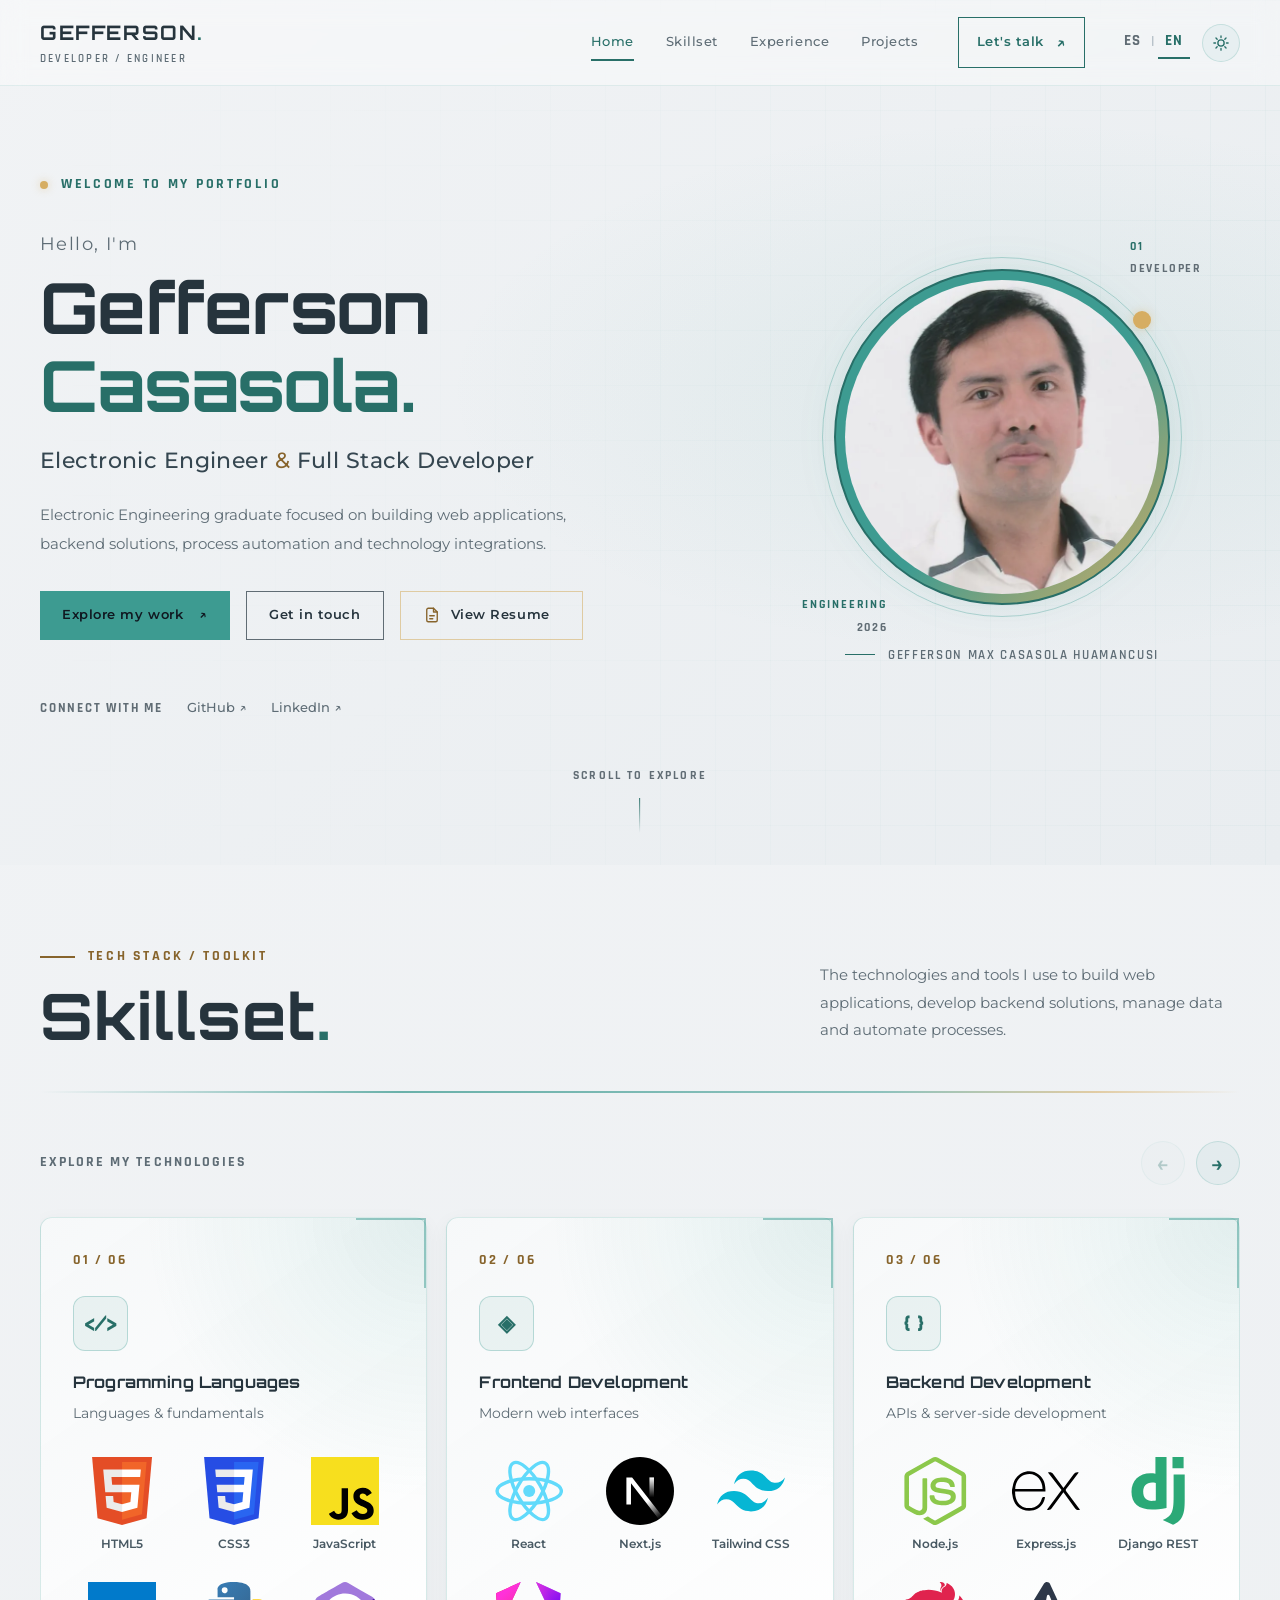
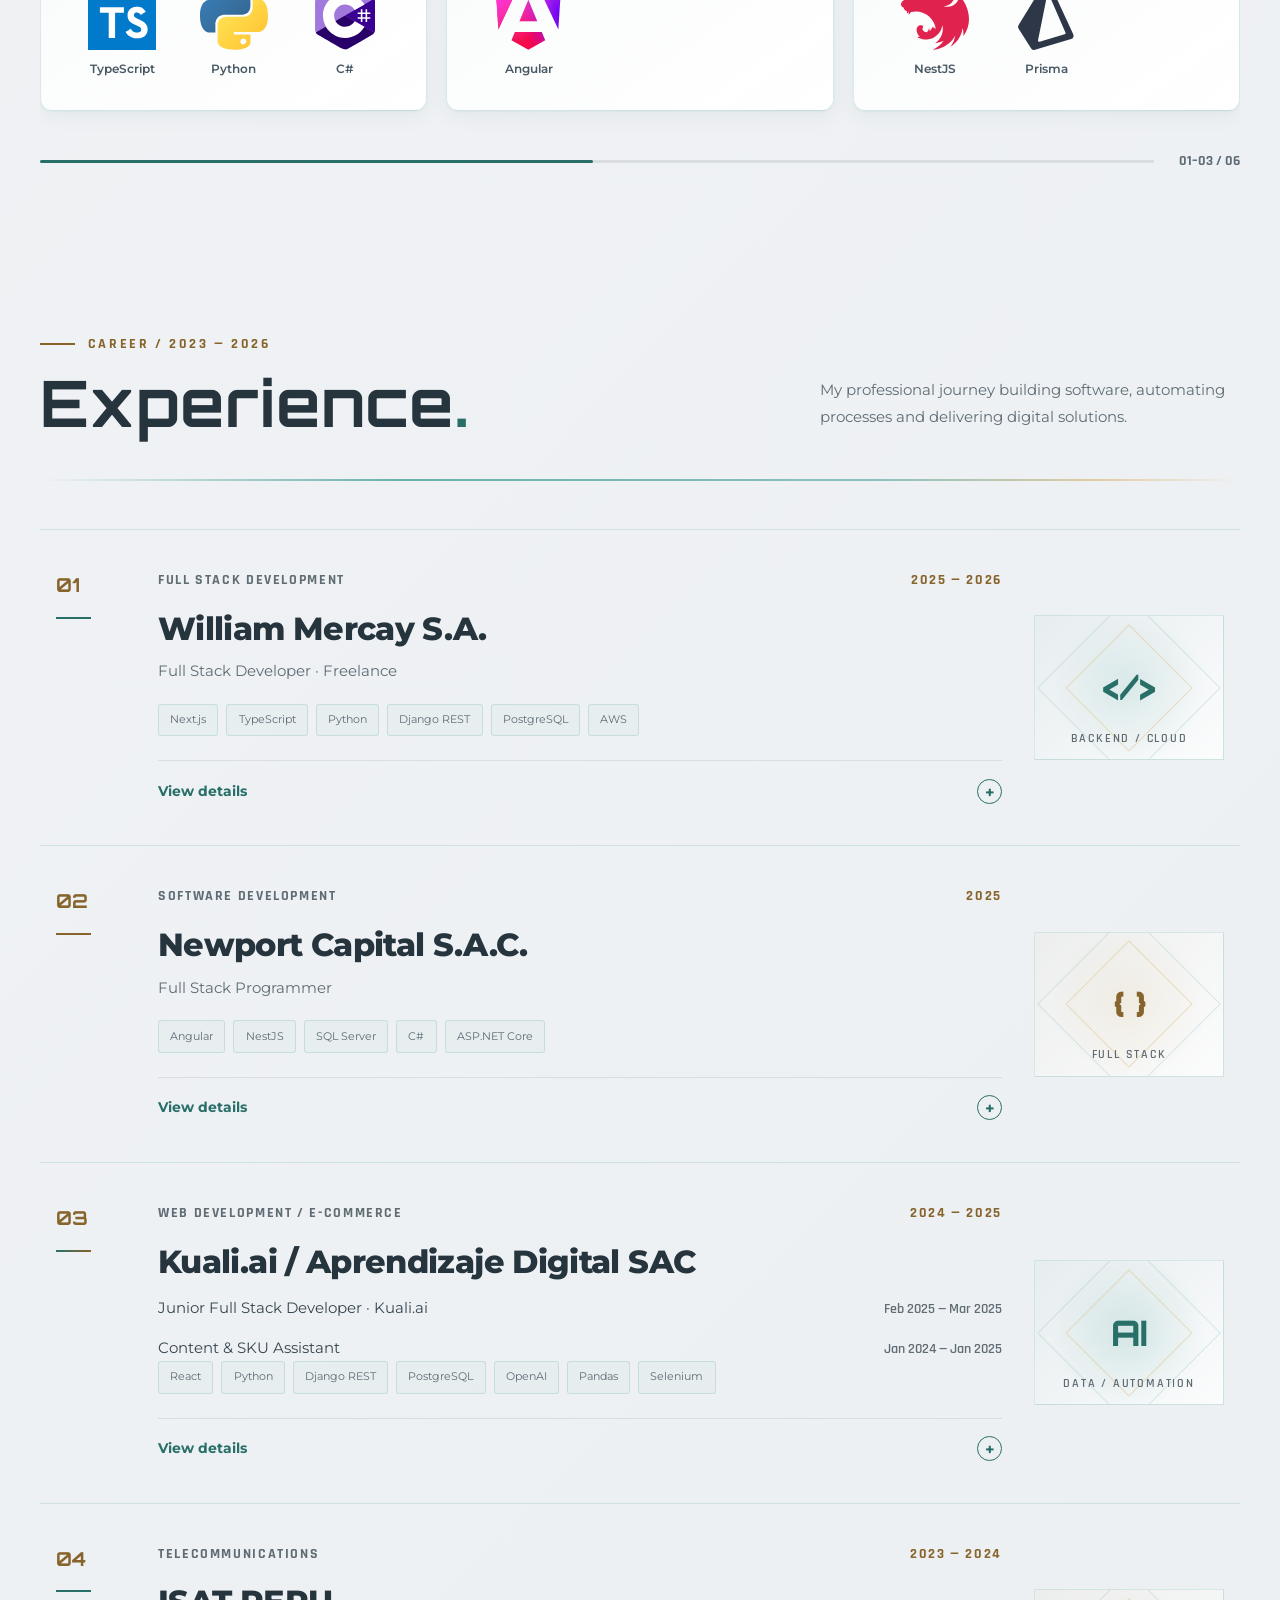
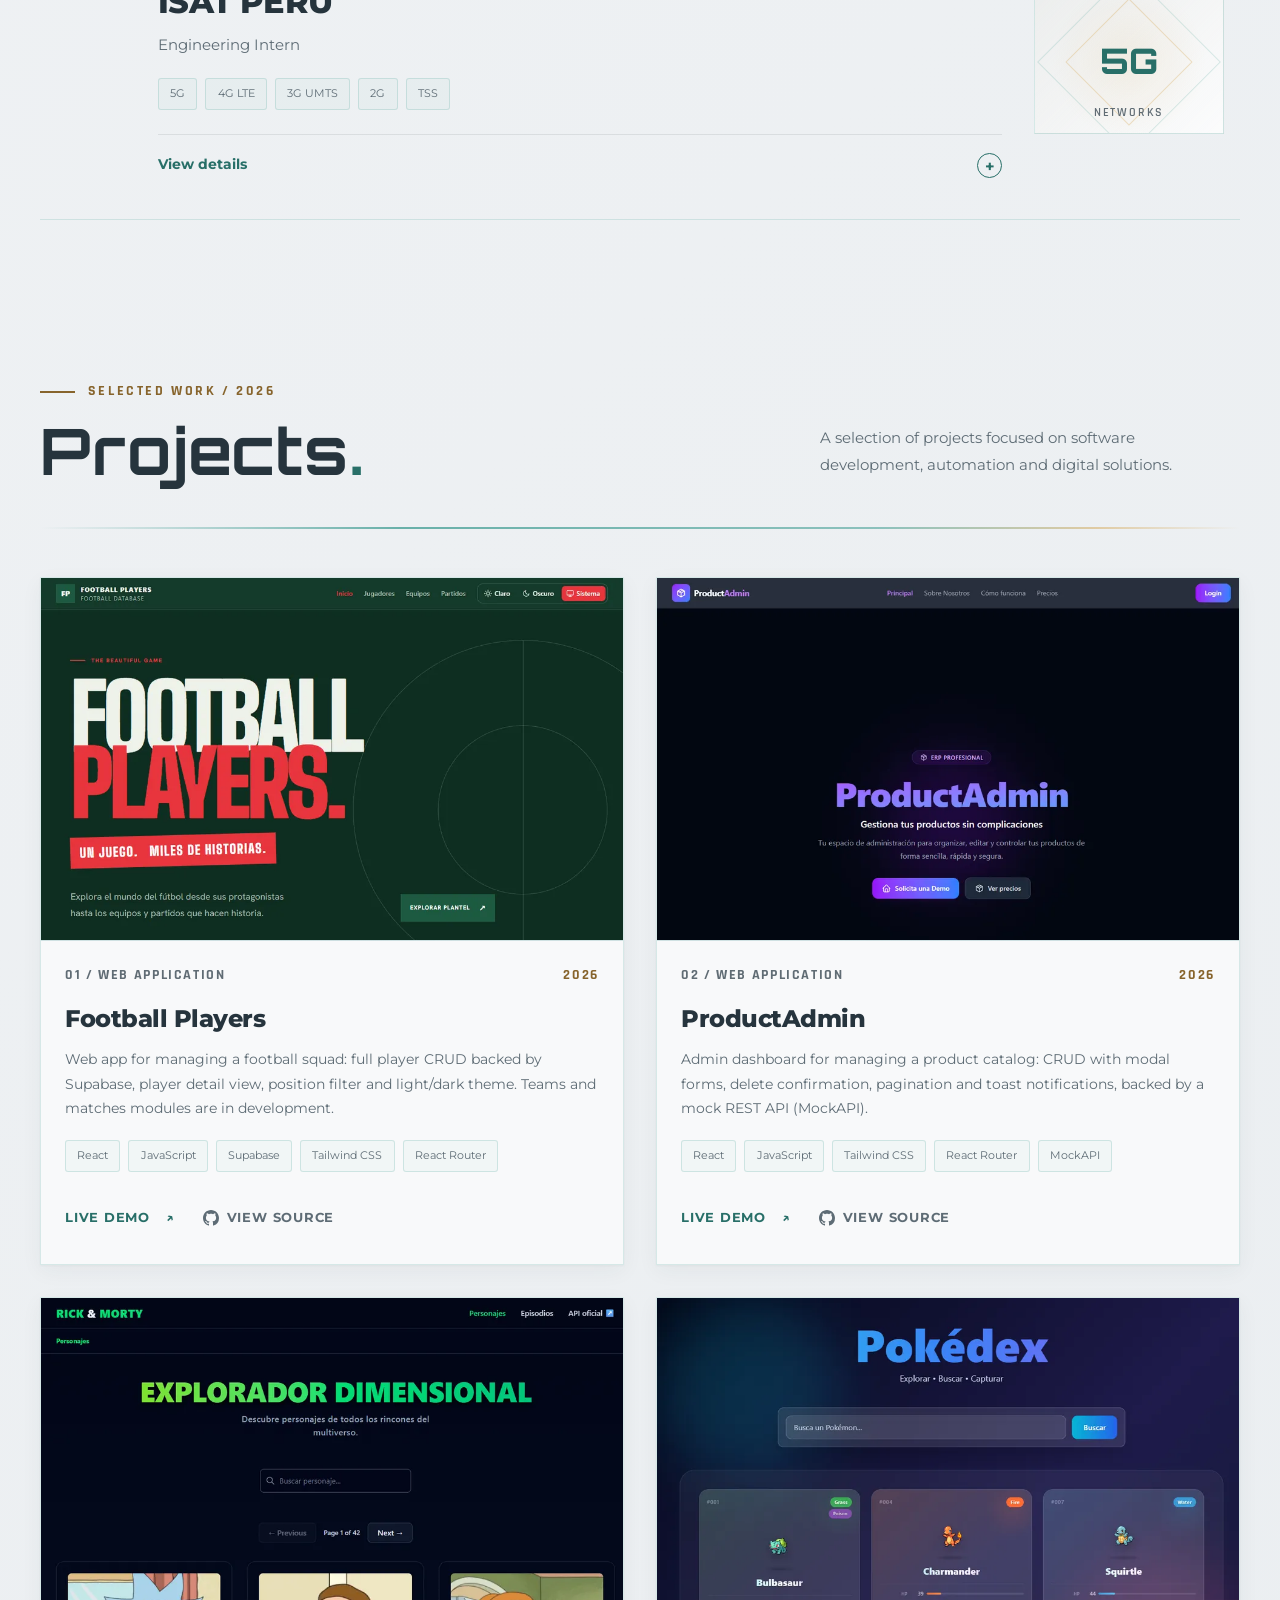
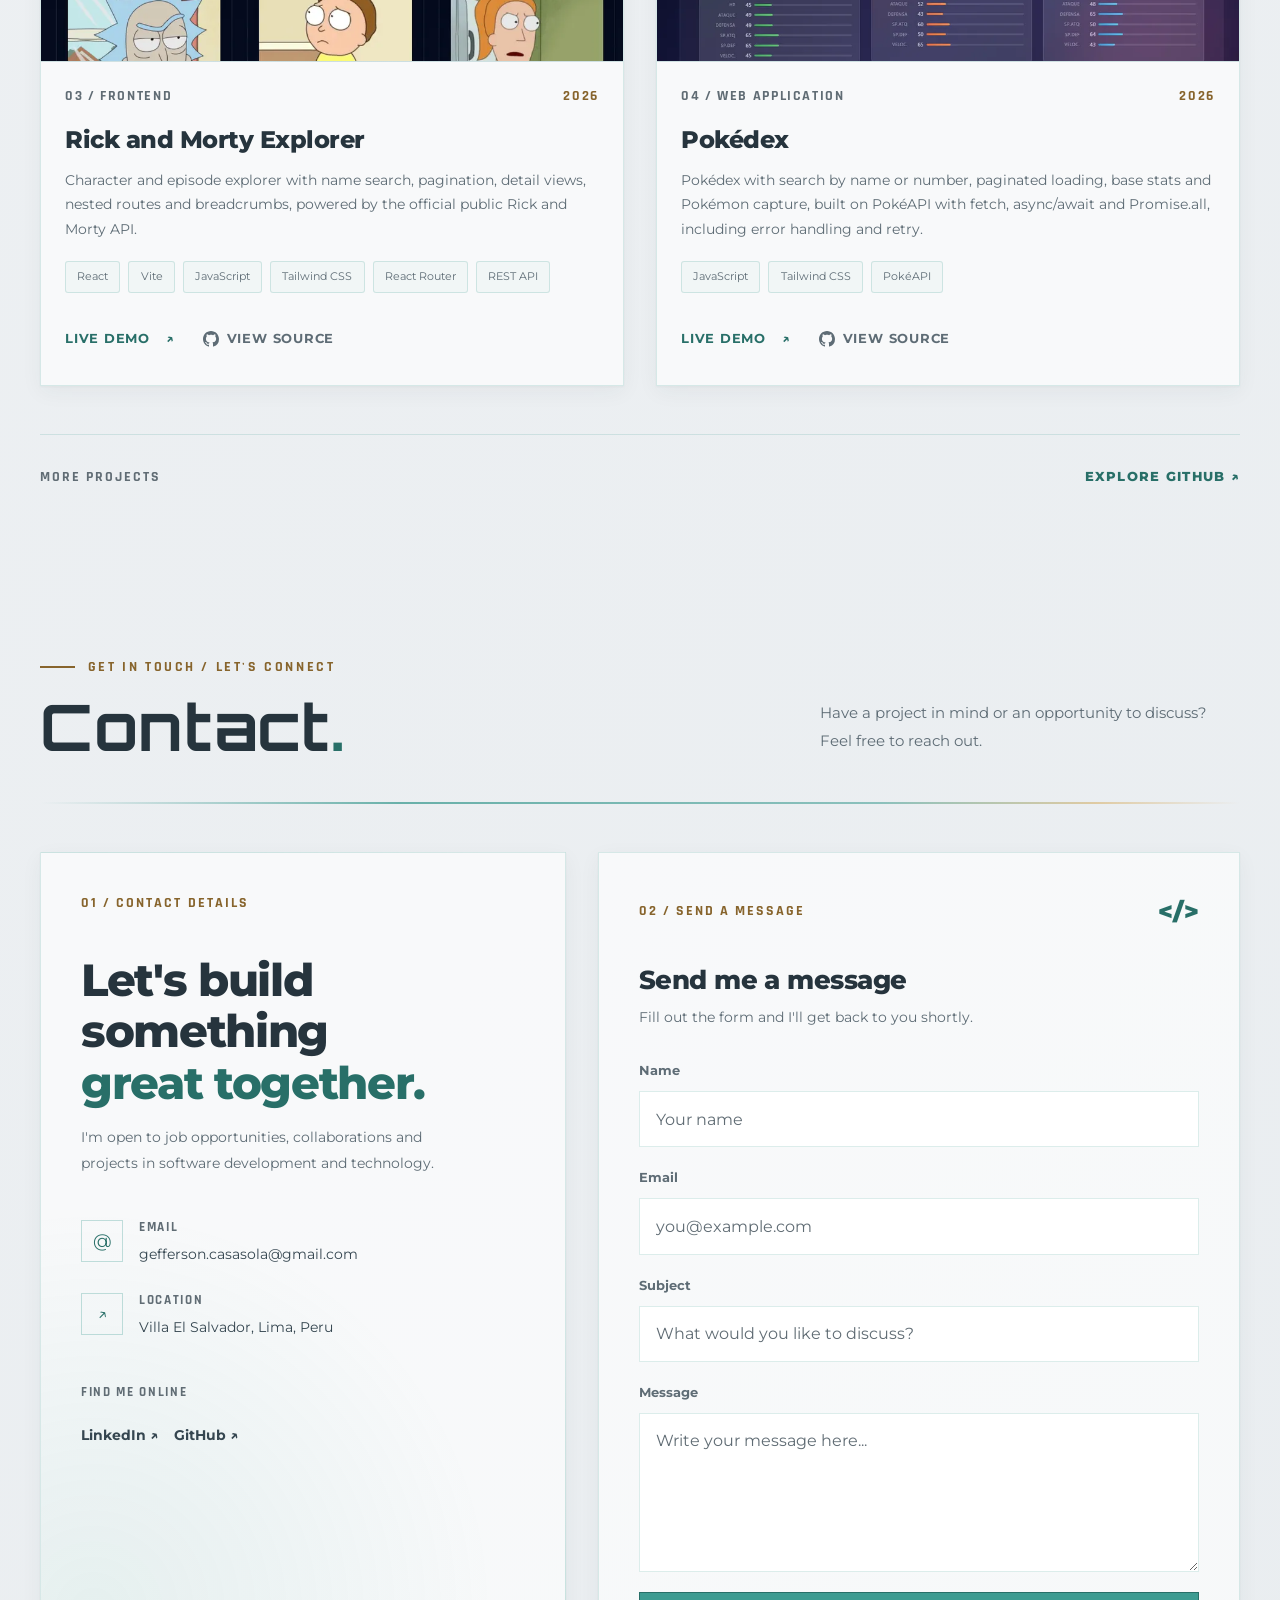
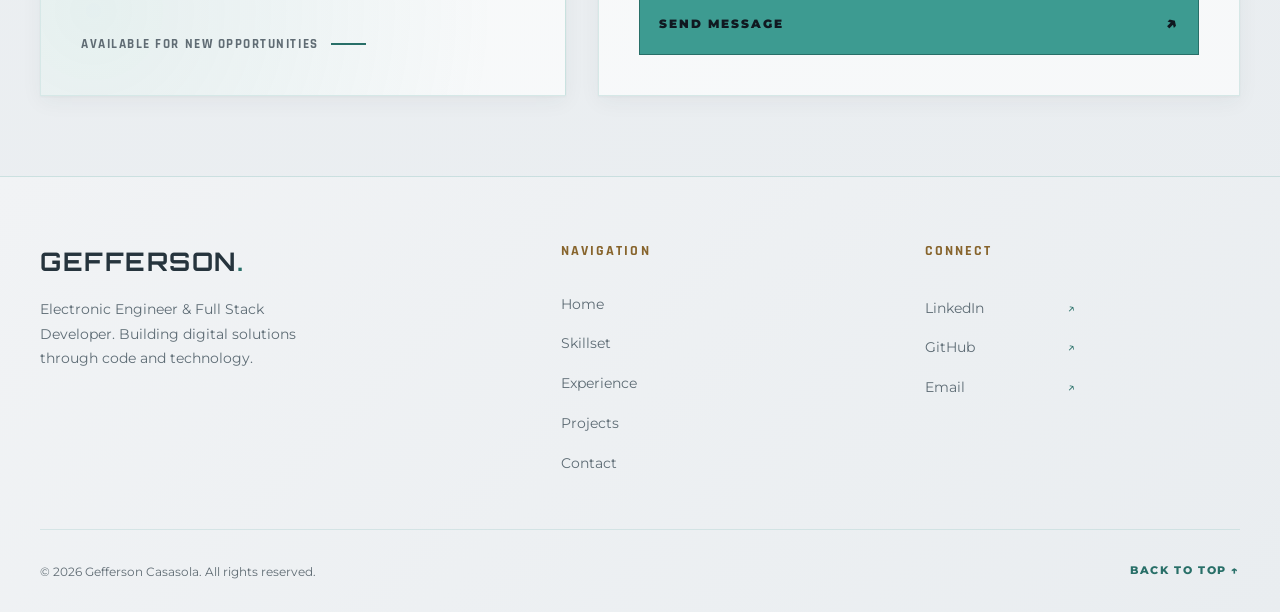
==== commit 6acabb7d: "feat: dark/light theme, petrol & gold palette and updated projects Theme system - Dark/light mode dr" ====
--- a/en/index.html
+++ b/en/index.html
@@ -10,7 +10,20 @@
     />
     <meta name="author" content="Gefferson Casasola" />
     <meta name="theme-color" content="#101820" />
-    <meta name="color-scheme" content="dark" />
+    <meta name="color-scheme" content="dark light" />
+    <!-- Theme: applied before the stylesheets paint (prevents a flash of the
+         wrong theme). Saved choice > OS preference > dark (default). -->
+    <script>
+      (function () {
+        var theme = 'dark';
+        try {
+          var saved = localStorage.getItem('theme');
+          if (saved === 'light' || saved === 'dark') theme = saved;
+          else if (window.matchMedia('(prefers-color-scheme: light)').matches) theme = 'light';
+        } catch (e) {}
+        document.documentElement.setAttribute('data-theme', theme);
+      })();
+    </script>
 
     <!-- Canonical + language alternates -->
     <link rel="canonical" href="https://gefferson-portfolio.vercel.app/en/" />
@@ -63,6 +76,7 @@
     <link rel="stylesheet" href="../assets/css/footer.css" />
 
     <!-- Scripts (deferred: run after HTML parsing, in order) -->
+    <script src="../assets/js/theme.js" defer></script>
     <script src="../assets/js/main.js" defer></script>
     <script src="../assets/js/navbar.js" defer></script>
     <script src="../assets/js/skillset.js" defer></script>
@@ -105,6 +119,15 @@
           <path d="M9 13h6M9 17h4" />
         </g>
       </symbol>
+      <symbol id="icon-sun" viewBox="0 0 24 24">
+        <g fill="none" stroke="currentColor" stroke-width="1.8" stroke-linecap="round">
+          <circle cx="12" cy="12" r="4.2" />
+          <path d="M12 2.5v2.2M12 19.3v2.2M2.5 12h2.2M19.3 12h2.2M5.3 5.3l1.6 1.6M17.1 17.1l1.6 1.6M5.3 18.7l1.6-1.6M17.1 6.9l1.6-1.6" />
+        </g>
+      </symbol>
+      <symbol id="icon-moon" viewBox="0 0 24 24">
+        <path fill="none" stroke="currentColor" stroke-width="1.8" stroke-linejoin="round" d="M20.2 14.6A8.5 8.5 0 0 1 9.4 3.8a8.5 8.5 0 1 0 10.8 10.8z" />
+      </symbol>
     </svg>
 
     <a href="#main" class="skip-link">Skip to content</a>
@@ -145,10 +168,24 @@
             </a>
           </div>
 
-          <div class="lang-switch" role="group" aria-label="Language">
-            <a href="../" class="lang-link" hreflang="es" lang="es" aria-label="Versión en español">ES</a>
-            <span aria-hidden="true">|</span>
-            <a href="./" class="lang-link active" hreflang="en" lang="en" aria-current="true" aria-label="English (current language)">EN</a>
+          <div class="navbar-tools">
+            <div class="lang-switch" role="group" aria-label="Language">
+              <a href="../" class="lang-link" hreflang="es" lang="es" aria-label="Versión en español">ES</a>
+              <span aria-hidden="true">|</span>
+              <a href="./" class="lang-link active" hreflang="en" lang="en" aria-current="true" aria-label="English (current language)">EN</a>
+            </div>
+
+            <button
+              class="theme-toggle"
+              id="theme-toggle"
+              type="button"
+              aria-label="Light mode"
+              aria-pressed="false"
+              title="Switch between light and dark mode"
+            >
+              <svg class="icon-moon" aria-hidden="true" focusable="false"><use href="#icon-moon" /></svg>
+              <svg class="icon-sun" aria-hidden="true" focusable="false"><use href="#icon-sun" /></svg>
+            </button>
           </div>
         </div>
       </nav>
@@ -397,7 +434,7 @@
                     <span>Node.js</span>
                   </li>
                   <li class="slide-tech">
-                    <img src="../assets/img/skillset/expressjs-light.svg" alt="" width="68" height="68" decoding="async" />
+                    <img src="../assets/img/skillset/expressjs-light.svg" alt="" class="logo-on-dark" width="68" height="68" decoding="async" />
                     <span>Express.js</span>
                   </li>
                   <li class="slide-tech">
@@ -465,7 +502,7 @@
                     <span>Git</span>
                   </li>
                   <li class="slide-tech">
-                    <img src="../assets/img/skillset/github-light.svg" alt="" width="68" height="68" decoding="async" />
+                    <img src="../assets/img/skillset/github-light.svg" alt="" class="logo-on-dark" width="68" height="68" decoding="async" />
                     <span>GitHub</span>
                   </li>
                   <li class="slide-tech">
@@ -477,7 +514,7 @@
                     <span>Linux</span>
                   </li>
                   <li class="slide-tech">
-                    <img src="../assets/img/skillset/aws.svg" alt="" width="68" height="68" decoding="async" />
+                    <img src="../assets/img/skillset/aws.svg" alt="" class="logo-invert" width="68" height="68" decoding="async" />
                     <span>AWS</span>
                   </li>
                   <li class="slide-tech">
@@ -497,7 +534,7 @@
 
                 <ul class="slide-technologies">
                   <li class="slide-tech">
-                    <img src="../assets/img/skillset/openai.svg" alt="" width="68" height="68" decoding="async" />
+                    <img src="../assets/img/skillset/openai-white.svg" alt="" class="logo-plate" width="68" height="68" decoding="async" />
                     <span>OpenAI</span>
                   </li>
                   <li class="slide-tech">
@@ -817,7 +854,7 @@
             <div class="section-heading">
               <span class="section-eyebrow">
                 <span class="eyebrow-line" aria-hidden="true"></span>
-                SELECTED WORK / 2024 — 2026
+                SELECTED WORK / 2026
               </span>
               <h2 class="section-title" id="portfolio-title">Projects<span>.</span></h2>
             </div>
@@ -861,8 +898,7 @@
                 <h3>Football Players</h3>
 
                 <p>
-                  Web application for managing football players, featuring full
-                  CRUD operations and Supabase integration.
+                  Web app for managing a football squad: full player CRUD backed by Supabase, player detail view, position filter and light/dark theme. Teams and matches modules are in development.
                 </p>
 
                 <ul class="portfolio-tags" aria-label="Technologies">
@@ -870,6 +906,7 @@
                   <li>JavaScript</li>
                   <li>Supabase</li>
                   <li>Tailwind CSS</li>
+                  <li>React Router</li>
                 </ul>
 
                 <div class="portfolio-links">
@@ -920,20 +957,20 @@
               <div class="portfolio-info">
                 <div class="portfolio-meta">
                   <span>02 / WEB APPLICATION</span>
-                  <span>2025</span>
-                </div>
-
-                <h3>Products CRUD</h3>
+                  <span>2026</span>
+                </div>
+
+                <h3>ProductAdmin</h3>
 
                 <p>
-                  Product management web application with create, read, update
-                  and delete operations through an admin dashboard.
+                  Admin dashboard for managing a product catalog: CRUD with modal forms, delete confirmation, pagination and toast notifications, backed by a mock REST API (MockAPI).
                 </p>
 
                 <ul class="portfolio-tags" aria-label="Technologies">
                   <li>React</li>
-                  <li>TypeScript</li>
+                  <li>JavaScript</li>
                   <li>Tailwind CSS</li>
+                  <li>React Router</li>
                   <li>MockAPI</li>
                 </ul>
 
@@ -944,7 +981,7 @@
                     rel="noopener noreferrer"
                     class="portfolio-link"
                   >
-                    Live demo<span class="sr-only">: Products CRUD (opens in a new tab)</span>
+                    Live demo<span class="sr-only">: ProductAdmin (opens in a new tab)</span>
                     <span aria-hidden="true">↗</span>
                   </a>
 
@@ -955,7 +992,7 @@
                     class="portfolio-link portfolio-link-source"
                   >
                     <svg aria-hidden="true" focusable="false"><use href="#icon-github" /></svg>
-                    View source<span class="sr-only">: Products CRUD repository on GitHub (opens in a new tab)</span>
+                    View source<span class="sr-only">: ProductAdmin repository on GitHub (opens in a new tab)</span>
                   </a>
                 </div>
               </div>
@@ -985,20 +1022,21 @@
               <div class="portfolio-info">
                 <div class="portfolio-meta">
                   <span>03 / FRONTEND</span>
-                  <span>2025</span>
-                </div>
-
-                <h3>Rick and Morty App</h3>
+                  <span>2026</span>
+                </div>
+
+                <h3>Rick and Morty Explorer</h3>
 
                 <p>
-                  Front-end application built as a learning project, integrating
-                  data from a public REST API.
+                  Character and episode explorer with name search, pagination, detail views, nested routes and breadcrumbs, powered by the official public Rick and Morty API.
                 </p>
 
                 <ul class="portfolio-tags" aria-label="Technologies">
                   <li>React</li>
                   <li>Vite</li>
                   <li>JavaScript</li>
+                  <li>Tailwind CSS</li>
+                  <li>React Router</li>
                   <li>REST API</li>
                 </ul>
 
@@ -1009,7 +1047,7 @@
                     rel="noopener noreferrer"
                     class="portfolio-link"
                   >
-                    Live demo<span class="sr-only">: Rick and Morty App (opens in a new tab)</span>
+                    Live demo<span class="sr-only">: Rick and Morty Explorer (opens in a new tab)</span>
                     <span aria-hidden="true">↗</span>
                   </a>
 
@@ -1020,7 +1058,7 @@
                     class="portfolio-link portfolio-link-source"
                   >
                     <svg aria-hidden="true" focusable="false"><use href="#icon-github" /></svg>
-                    View source<span class="sr-only">: Rick and Morty App repository on GitHub (opens in a new tab)</span>
+                    View source<span class="sr-only">: Rick and Morty Explorer repository on GitHub (opens in a new tab)</span>
                   </a>
                 </div>
               </div>
@@ -1050,14 +1088,13 @@
               <div class="portfolio-info">
                 <div class="portfolio-meta">
                   <span>04 / WEB APPLICATION</span>
-                  <span>2025</span>
+                  <span>2026</span>
                 </div>
 
                 <h3>Pokédex</h3>
 
                 <p>
-                  Web application for browsing Pokémon and looking up their
-                  details through an external API.
+                  Pokédex with search by name or number, paginated loading, base stats and Pokémon capture, built on PokéAPI with fetch, async/await and Promise.all, including error handling and retry.
                 </p>
 
                 <ul class="portfolio-tags" aria-label="Technologies">
@@ -1266,7 +1303,8 @@
 
                 <button type="submit" class="contact-submit">
                   SEND MESSAGE
-                  <span aria-hidden="true">↗</span>
+                  <span class="contact-submit-arrow" aria-hidden="true">↗</span>
+                  <span class="spinner" aria-hidden="true"></span>
                 </button>
 
                 <p class="contact-form-status" id="contact-form-status" role="status" aria-live="polite"></p>
--- a/assets/css/main.css
+++ b/assets/css/main.css
@@ -13,36 +13,123 @@
 
 
 /* ========================================
-   CSS VARIABLES
+   THEME TOKENS
+   All colours live here. Components only use these variables, so a
+   theme is just a different set of values on <html data-theme="…">.
+   The initial theme is set by an inline script in <head> (no flash).
+======================================== */
+
+/* Palette: "Petróleo + Dorado". Petrol teal leads (links, active nav,
+   progress, interactive details); muted gold supports it (secondary CTA,
+   highlighted labels, small decorative accents). The two are never used
+   together on large surfaces.
+   Text tokens marked (AA) keep the palette hue but are adjusted slightly
+   so small text / button labels reach WCAG AA 4.5:1. */
+
+/* ---------- Dark theme (default) ---------- */
+
+:root,
+:root[data-theme="dark"] {
+    color-scheme: dark;
+
+    /* Brand accents */
+    --primary: #3E9E94;          /* (AA) palette #3D9B91: 4.41:1 on cards */
+    --primary-rgb: 61, 155, 145;
+    --primary-fill: #3D9B91;
+    --primary-fill-hover: #55B0A5;
+
+    --secondary: #D6AD62;
+    --secondary-rgb: 214, 173, 98;
+    --secondary-fill: #D6AD62;
+    --secondary-fill-hover: #E4BE7A;
+
+    --on-accent: #101820;
+
+    /* Text */
+    --text-strong: #F5F7F8;
+    --text-soft: #E5EBEF;
+    --text: #CCD6DC;
+    --text-muted: #A7B5BE;
+    --text-subtle: #8797A2;
+    --line-muted: #52616B;
+
+    /* Backgrounds and surfaces */
+    --bg: #17232D;
+    --bg-deep: #101820;
+    --surface-rgb: 16, 24, 32;
+    --surface-2-rgb: 27, 42, 53;
+    --field-bg: #101820;
+    --track: rgba(167, 181, 190, 0.15);
+    --hairline: rgba(255, 255, 255, 0.08);
+
+    /* Glows */
+    --cyan-glow: rgba(61, 155, 145, 0.12);
+    --orange-glow: rgba(214, 173, 98, 0.12);
+
+    /* Shadows */
+    --shadow-color: rgba(0, 0, 0, 0.25);
+    --card-shadow: none;
+
+    /* Logo */
+    --logo-plate: transparent;
+}
+
+/* ---------- Light theme ---------- */
+
+:root[data-theme="light"] {
+    color-scheme: light;
+
+    /* Brand accents */
+    --primary: #286F68;
+    --primary-rgb: 61, 155, 145;
+    --primary-fill: #3D9B91;
+    --primary-fill-hover: #388E85; /* (AA) palette #327F77: 3.78:1 with --on-accent */
+
+    --secondary: #87642C;        /* (AA) palette #8B672D: 4.38:1 on --bg-deep */
+    --secondary-rgb: 214, 173, 98;
+    --secondary-fill: #D6AD62;
+    --secondary-fill-hover: #C69B4E;
+
+    --on-accent: #101820;
+
+    /* Text */
+    --text-strong: #26343D;
+    --text-soft: #354650;
+    --text: #485963;
+    --text-muted: #5E6C75;
+    --text-subtle: #606C74;
+    --line-muted: #B3BEC5;
+
+    /* Backgrounds and surfaces */
+    --bg: #F1F3F5;
+    --bg-deep: #E9EDF0;
+    --surface-rgb: 255, 255, 255;
+    --surface-2-rgb: 246, 248, 249;
+    --field-bg: #FFFFFF;
+    --track: rgba(38, 52, 61, 0.1);
+    --hairline: rgba(38, 52, 61, 0.1);
+
+    /* Glows */
+    --cyan-glow: rgba(61, 155, 145, 0.08);
+    --orange-glow: rgba(139, 103, 45, 0.08);
+
+    /* Shadows */
+    --shadow-color: rgba(38, 52, 61, 0.06);
+    --card-shadow:
+        0 1px 2px rgba(38, 52, 61, 0.04),
+        0 6px 20px rgba(38, 52, 61, 0.05);
+
+    /* Logo */
+    --logo-plate: #26343D;
+}
+
+/* ========================================
+   NON-COLOUR VARIABLES
 ======================================== */
 
 :root {
-    /* Primary - Cyan */
-    --primary: #00C3FF;
-    --primary-dark: #009ACB;
-
-    /* Secondary - Orange */
-    --secondary: #FF9F43;
-    --secondary-dark: #E8872E;
-
-    /* Light colors */
-    --white: #F5F9FA;
-    --white2: #E8F1F5;
-
-    /* Grays (gray3 meets WCAG AA 4.5:1 on every dark background) */
-    --gray: #D5DEE3;
-    --gray2: #AAB8C0;
-    --gray3: #8494A0;
-    --gray-line: #52616B;
-
-    /* Dark backgrounds */
-    --black: #17232D;
-    --black2: #101820;
-
-    /* Borders and effects */
-    --border-color: rgba(0, 195, 255, 0.2);
-    --cyan-glow: rgba(0, 195, 255, 0.15);
-    --orange-glow: rgba(255, 159, 67, 0.15);
+    /* Derived colour token (follows the active theme) */
+    --border-color: rgba(var(--primary-rgb), 0.2);
 
     /* Typography */
     --font-display: 'Orbitron', 'Segoe UI', sans-serif;
@@ -69,7 +156,7 @@
     min-height: 100%;
     scroll-behavior: smooth;
     scroll-padding-top: var(--nav-height);
-    background: linear-gradient(135deg, var(--black), var(--black2));
+    background: linear-gradient(135deg, var(--bg), var(--bg-deep));
     -webkit-text-size-adjust: 100%;
     text-size-adjust: 100%;
 }
@@ -77,7 +164,7 @@
 body {
     min-height: 100vh;
     overflow-x: hidden;
-    color: var(--white);
+    color: var(--text-strong);
 }
 
 /* Lock page scroll while the mobile menu is open */
@@ -158,8 +245,8 @@
     left: 0.75rem;
     z-index: 2000;
     padding: 0.75rem 1rem;
-    background: var(--primary);
-    color: var(--black2);
+    background: var(--primary-fill);
+    color: var(--on-accent);
     font-weight: 700;
     text-decoration: none;
     transform: translateY(-200%);
@@ -176,8 +263,8 @@
 ======================================== */
 
 ::selection {
-    background: var(--primary);
-    color: var(--black2);
+    background: var(--primary-fill);
+    color: var(--on-accent);
 }
 
 
@@ -201,6 +288,61 @@
 @media (max-width: 480px) {
     :root {
         --section-space: 3.5rem;
+    }
+}
+
+
+/* ========================================
+   THEME TRANSITION
+   theme.js adds .theme-transition to <html> only while switching,
+   so colours never animate on page load (and not at all with
+   prefers-reduced-motion).
+======================================== */
+
+html.theme-transition,
+html.theme-transition *,
+html.theme-transition *::before,
+html.theme-transition *::after {
+    transition:
+        background-color 0.35s ease,
+        color 0.35s ease,
+        border-color 0.35s ease,
+        box-shadow 0.35s ease,
+        fill 0.35s ease !important;
+    transition-delay: 0s !important;
+}
+
+
+/* ========================================
+   SPINNER (reusable)
+   <span class="spinner" aria-hidden="true"></span>
+   Size follows the font size; colour follows currentColor.
+======================================== */
+
+.spinner {
+    display: inline-block;
+    flex-shrink: 0;
+    width: 1.1em;
+    height: 1.1em;
+    border: 2px solid currentColor;
+    border-right-color: transparent;
+    border-radius: 50%;
+    animation: spinner-rotate 0.75s linear infinite;
+}
+
+@keyframes spinner-rotate {
+    to {
+        transform: rotate(360deg);
+    }
+}
+
+@keyframes spinner-pulse {
+    0%, 100% {
+        opacity: 1;
+    }
+
+    50% {
+        opacity: 0.35;
     }
 }
 
@@ -222,4 +364,14 @@
         transition-duration: 0.01ms !important;
         scroll-behavior: auto !important;
     }
-}
+
+    /* Keep a loading cue without rotation: a gentle opacity pulse */
+    .spinner {
+        animation-name: spinner-pulse !important;
+        animation-duration: 1.6s !important;
+        animation-timing-function: ease-in-out !important;
+        animation-iteration-count: infinite !important;
+        border-right-color: currentColor;
+        border-style: dotted;
+    }
+}
--- a/assets/css/fonts.css
+++ b/assets/css/fonts.css
@@ -9,7 +9,7 @@
 
 body {
     font-family: var(--font-body);
-    color: var(--white);
+    color: var(--text-strong);
     font-size: 16px;
     line-height: 1.6;
     font-weight: 400;
@@ -24,7 +24,7 @@
 h2,
 h3 {
     font-family: var(--font-display);
-    color: var(--white);
+    color: var(--text-strong);
     line-height: 1.2;
 }
 
@@ -57,7 +57,7 @@
 p {
     font-size: 0.95rem;
     line-height: 1.8;
-    color: var(--gray);
+    color: var(--text);
 }
 
 
--- a/assets/css/sections.css
+++ b/assets/css/sections.css
@@ -6,7 +6,7 @@
 section {
     position: relative;
     padding: var(--section-space) var(--gutter);
-    color: var(--white);
+    color: var(--text-strong);
     scroll-margin-top: var(--nav-height);
 }
 
@@ -62,7 +62,7 @@
     font-weight: 700;
     line-height: 1.1;
     letter-spacing: 0.02em;
-    color: var(--white);
+    color: var(--text-strong);
     overflow-wrap: anywhere;
 }
 
@@ -72,7 +72,7 @@
 
 .section-description {
     justify-self: end;
-    color: var(--gray2);
+    color: var(--text-muted);
     font-size: 0.95rem;
     line-height: 1.8;
     padding-bottom: 0.5rem;
@@ -92,8 +92,9 @@
     background: linear-gradient(
         90deg,
         transparent,
-        var(--primary),
-        var(--secondary),
+        rgba(var(--primary-rgb), 0.75) 30%,
+        rgba(var(--primary-rgb), 0.55) 70%,
+        rgba(var(--secondary-rgb), 0.55) 88%,
         transparent
     );
 }
--- a/assets/css/header.css
+++ b/assets/css/header.css
@@ -10,16 +10,16 @@
     background:
         radial-gradient(
             ellipse at 80% 45%,
-            rgba(0, 195, 255, 0.09),
+            rgba(var(--primary-rgb), 0.09),
             transparent 40%
         ),
         linear-gradient(
             135deg,
-            var(--black),
-            var(--black2)
+            var(--bg),
+            var(--bg-deep)
         );
 
-    color: var(--white);
+    color: var(--text-strong);
 }
 
 /* Background grid */
@@ -32,12 +32,12 @@
 
     background-image:
         linear-gradient(
-            rgba(0, 195, 255, 0.035) 1px,
+            rgba(var(--primary-rgb), 0.035) 1px,
             transparent 1px
         ),
         linear-gradient(
             90deg,
-            rgba(0, 195, 255, 0.035) 1px,
+            rgba(var(--primary-rgb), 0.035) 1px,
             transparent 1px
         );
 
@@ -66,7 +66,7 @@
     padding: 4rem var(--gutter) 7rem;
 
     background: transparent;
-    color: var(--white);
+    color: var(--text-strong);
 }
 
 
@@ -116,14 +116,14 @@
     height: 8px;
     border-radius: 50%;
 
-    background: var(--secondary);
-    box-shadow: 0 0 12px var(--secondary);
+    background: var(--secondary-fill);
+    box-shadow: 0 0 8px rgba(var(--secondary-rgb), 0.45);
 }
 
 .hero-intro {
     margin-bottom: 0.5rem;
 
-    color: var(--gray2);
+    color: var(--text-muted);
     font-size: 1.1rem;
     letter-spacing: 0.08em;
 }
@@ -137,7 +137,7 @@
     line-height: 1.12;
     letter-spacing: -0.01em;
 
-    color: var(--white);
+    color: var(--text-strong);
 }
 
 .hero-content h1 span {
@@ -154,7 +154,7 @@
     line-height: 1.5;
     letter-spacing: 0.02em;
 
-    color: var(--white2);
+    color: var(--text-soft);
 }
 
 .hero-subtitle span {
@@ -165,7 +165,7 @@
     max-width: 540px;
     margin-bottom: 2rem;
 
-    color: var(--gray2);
+    color: var(--text-muted);
     font-size: 0.95rem;
     line-height: 1.9;
 }
@@ -212,18 +212,18 @@
 }
 
 .hero-button-primary {
-    background: var(--primary);
-    color: var(--black2);
+    background: var(--primary-fill);
+    color: var(--on-accent);
 }
 
 .hero-button-primary:hover {
-    background: var(--white);
-    box-shadow: 0 0 25px var(--cyan-glow);
+    background: var(--primary-fill-hover);
+    box-shadow: 0 0 18px var(--cyan-glow);
 }
 
 .hero-button-outline {
-    border: 1px solid var(--gray3);
-    color: var(--white);
+    border: 1px solid var(--text-subtle);
+    color: var(--text-strong);
 }
 
 .hero-button-outline:hover {
@@ -234,8 +234,8 @@
 /* Resume (CV) button: secondary accent, opens in a new tab */
 .hero-button-cv {
     gap: 0.6rem;
-    border: 1px solid rgba(255, 159, 67, 0.55);
-    color: var(--white);
+    border: 1px solid rgba(var(--secondary-rgb), 0.55);
+    color: var(--text-strong);
 }
 
 .hero-button-cv svg {
@@ -248,7 +248,7 @@
 .hero-button-cv:hover {
     border-color: var(--secondary);
     color: var(--secondary);
-    box-shadow: 0 0 20px var(--orange-glow);
+    box-shadow: 0 0 16px var(--orange-glow);
 }
 
 
@@ -264,7 +264,7 @@
 }
 
 .hero-socials > span {
-    color: var(--gray3);
+    color: var(--text-subtle);
     font-family: var(--font-tech);
     font-size: 0.8rem;
     font-weight: 700;
@@ -272,7 +272,7 @@
 }
 
 .hero-socials a {
-    color: var(--gray2);
+    color: var(--text-muted);
     padding: 0.6rem 0;
     font-size: 0.8rem;
     font-weight: 500;
@@ -323,14 +323,14 @@
 
     background: linear-gradient(
         135deg,
-        var(--primary),
-        var(--secondary),
-        var(--primary)
+        var(--primary-fill) 0%,
+        var(--primary-fill) 55%,
+        var(--secondary-fill) 100%
     );
 
     box-shadow:
-        0 0 25px rgba(0, 195, 255, 0.2),
-        0 0 60px rgba(0, 195, 255, 0.08);
+        0 0 22px var(--cyan-glow),
+        0 0 50px rgba(var(--primary-rgb), 0.05);
 }
 
 
@@ -341,7 +341,7 @@
     position: absolute;
     inset: -14px;
 
-    border: 1px solid rgba(0, 195, 255, 0.35);
+    border: 1px solid rgba(var(--primary-rgb), 0.35);
     border-radius: 50%;
 
     pointer-events: none;
@@ -361,9 +361,9 @@
     height: 18px;
 
     border-radius: 50%;
-    background: var(--secondary);
-
-    box-shadow: 0 0 15px var(--secondary);
+    background: var(--secondary-fill);
+
+    box-shadow: 0 0 10px rgba(var(--secondary-rgb), 0.4);
 }
 
 
@@ -406,7 +406,7 @@
     margin-top: 0.5rem;
     text-align: center;
 
-    color: var(--gray2);
+    color: var(--text-muted);
     font-family: var(--font-tech);
     font-size: 0.8rem;
     font-weight: 600;
@@ -444,7 +444,7 @@
 }
 
 .hero-decoration span:last-child {
-    color: var(--gray3);
+    color: var(--text-subtle);
 }
 
 .hero-decoration-top {
@@ -476,7 +476,7 @@
     align-items: center;
     gap: 0.8rem;
 
-    color: var(--gray3);
+    color: var(--text-subtle);
     font-family: var(--font-tech);
     font-size: 0.75rem;
     font-weight: 700;
--- a/assets/css/navbar.css
+++ b/assets/css/navbar.css
@@ -10,11 +10,11 @@
 
     width: 100%;
 
-    background: rgba(16, 24, 32, 0.35);
+    background: rgba(var(--surface-rgb), 0.35);
     backdrop-filter: blur(12px);
     -webkit-backdrop-filter: blur(12px);
 
-    border-bottom: 1px solid rgba(0, 195, 255, 0.12);
+    border-bottom: 1px solid rgba(var(--primary-rgb), 0.12);
 
     font-family: var(--font-body);
 
@@ -27,9 +27,9 @@
 /* Applied by navbar.js once the page is scrolled */
 #navbar.scrolled,
 body.menu-open #navbar {
-    background: rgba(16, 24, 32, 0.88);
-    border-bottom-color: rgba(0, 195, 255, 0.22);
-    box-shadow: 0 10px 30px rgba(0, 0, 0, 0.25);
+    background: rgba(var(--surface-rgb), 0.88);
+    border-bottom-color: rgba(var(--primary-rgb), 0.22);
+    box-shadow: 0 10px 30px var(--shadow-color);
 }
 
 .navbar-container {
@@ -61,7 +61,7 @@
     font-size: 1.25rem;
     font-weight: 700;
     letter-spacing: 0.08em;
-    color: var(--white);
+    color: var(--text-strong);
 }
 
 .brand-name span {
@@ -74,7 +74,7 @@
     font-size: 0.7rem;
     font-weight: 600;
     letter-spacing: 0.2em;
-    color: var(--gray2);
+    color: var(--text-muted);
 }
 
 /* ========================================
@@ -99,7 +99,7 @@
     position: relative;
     display: inline-block;
     padding: 0.5rem 0;
-    color: var(--gray2);
+    color: var(--text-muted);
     font-size: 0.8rem;
     font-weight: 500;
     letter-spacing: 0.04em;
@@ -160,8 +160,8 @@
 
 .navbar-contact:hover,
 .navbar-contact.active {
-    background: var(--primary);
-    color: var(--black2);
+    background: var(--primary-fill);
+    color: var(--on-accent);
     box-shadow: 0 0 20px var(--cyan-glow);
 }
 
@@ -170,8 +170,59 @@
 }
 
 /* ========================================
-   LANGUAGE SWITCH (ES | EN)
-======================================== */
+   NAV TOOLS: LANGUAGE SWITCH (ES | EN) + THEME TOGGLE
+======================================== */
+
+.navbar-tools {
+    display: flex;
+    align-items: center;
+    gap: 0.75rem;
+    flex-shrink: 0;
+}
+
+.theme-toggle {
+    position: relative;
+    display: inline-flex;
+    align-items: center;
+    justify-content: center;
+    width: 38px;
+    height: 38px;
+    flex-shrink: 0;
+    border: 1px solid var(--border-color);
+    border-radius: 50%;
+    background: rgba(var(--primary-rgb), 0.06);
+    color: var(--primary);
+    transition:
+        background-color var(--transition-fast),
+        border-color var(--transition-fast),
+        color var(--transition-fast);
+}
+
+.theme-toggle:hover {
+    background: rgba(var(--primary-rgb), 0.14);
+    border-color: var(--primary);
+}
+
+.theme-toggle svg {
+    position: absolute;
+    width: 18px;
+    height: 18px;
+    transition:
+        opacity var(--transition-fast),
+        transform var(--transition-fast);
+}
+
+/* The icon shows the active theme: moon = dark, sun = light */
+.theme-toggle .icon-sun,
+:root[data-theme="light"] .theme-toggle .icon-moon {
+    opacity: 0;
+    transform: rotate(-90deg) scale(0.6);
+}
+
+:root[data-theme="light"] .theme-toggle .icon-sun {
+    opacity: 1;
+    transform: none;
+}
 
 .lang-switch {
     display: flex;
@@ -185,7 +236,7 @@
 }
 
 .lang-switch > span {
-    color: var(--gray-line);
+    color: var(--line-muted);
 }
 
 .lang-link {
@@ -195,7 +246,7 @@
     min-width: 32px;
     min-height: 32px;
     padding: 0 0.3rem;
-    color: var(--gray3);
+    color: var(--text-subtle);
     text-decoration: none;
     border-bottom: 2px solid transparent;
     transition:
@@ -205,7 +256,7 @@
 
 .lang-link:hover,
 .lang-link:focus-visible {
-    color: var(--white);
+    color: var(--text-strong);
 }
 
 .lang-link.active {
@@ -268,9 +319,11 @@
         margin-right: auto;
     }
 
-    /* Visually: brand · ES|EN · toggle (menu is absolutely positioned) */
-    .lang-switch {
+    /* Visually: brand · ES|EN · theme · menu toggle
+       (the menu panel itself is absolutely positioned) */
+    .navbar-tools {
         order: 1;
+        gap: 0.35rem;
     }
 
     .navbar-toggle {
@@ -293,7 +346,7 @@
         max-height: calc(100dvh - var(--nav-height));
         overflow-y: auto;
         padding: 1rem var(--gutter) 1.5rem;
-        background: rgba(16, 24, 32, 0.98);
+        background: rgba(var(--surface-rgb), 0.98);
         border-bottom: 1px solid var(--border-color);
         display: flex;
         flex-direction: column;
@@ -368,17 +421,32 @@
         letter-spacing: 0.08em;
     }
 
+    .brand-name {
+        font-size: 0.92rem;
+        letter-spacing: 0.05em;
+    }
+
+    .navbar-tools {
+        gap: 0.15rem;
+    }
+
     .lang-switch {
-        font-size: 0.9rem;
+        gap: 0;
+        font-size: 0.88rem;
     }
 
     .lang-link {
-        min-width: 34px;
-        padding: 0 0.15rem;
+        min-width: 30px;
+        padding: 0 0.1rem;
+    }
+
+    .theme-toggle {
+        width: 34px;
+        height: 34px;
     }
 
     .navbar-toggle {
-        width: 40px;
-        padding: 9px;
-    }
-}
+        width: 38px;
+        padding: 8px;
+    }
+}
--- a/assets/css/skillset.css
+++ b/assets/css/skillset.css
@@ -12,7 +12,7 @@
 }
 
 .skills-showcase-header > span {
-    color: var(--gray2);
+    color: var(--text-muted);
     font-family: var(--font-tech);
     font-size: 0.85rem;
     font-weight: 700;
@@ -35,7 +35,7 @@
     width: 44px;
     height: 44px;
 
-    background: rgba(0, 195, 255, 0.06);
+    background: rgba(var(--primary-rgb), 0.06);
     border: 1px solid var(--border-color);
     border-radius: 50%;
 
@@ -53,10 +53,10 @@
 }
 
 .skills-arrow:hover:not(:disabled) {
-    background: var(--primary);
-    color: var(--black2);
+    background: var(--primary-fill);
+    color: var(--on-accent);
     border-color: var(--primary);
-    box-shadow: 0 0 18px rgba(0, 195, 255, 0.2);
+    box-shadow: 0 0 14px var(--cyan-glow);
 }
 
 .skills-arrow:disabled {
@@ -106,17 +106,18 @@
     background:
         radial-gradient(
             circle at 100% 0%,
-            rgba(0, 195, 255, 0.12),
+            rgba(var(--primary-rgb), 0.12),
             transparent 45%
         ),
         linear-gradient(
             145deg,
-            rgba(27, 42, 53, 0.97),
-            rgba(16, 24, 32, 0.99)
+            rgba(var(--surface-2-rgb), 0.97),
+            rgba(var(--surface-rgb), 0.99)
         );
 
     border: 1px solid var(--border-color);
     border-radius: 12px;
+    box-shadow: var(--card-shadow);
 
     scroll-snap-align: start;
 
@@ -135,8 +136,8 @@
     width: 70px;
     height: 70px;
 
-    border-top: 2px solid rgba(0, 195, 255, 0.5);
-    border-right: 2px solid rgba(0, 195, 255, 0.5);
+    border-top: 2px solid rgba(var(--primary-rgb), 0.5);
+    border-right: 2px solid rgba(var(--primary-rgb), 0.5);
 
     pointer-events: none;
 }
@@ -145,7 +146,7 @@
 .skills-slide:focus-within {
     transform: translateY(-5px);
     border-color: var(--primary);
-    box-shadow: 0 12px 35px rgba(0, 195, 255, 0.08);
+    box-shadow: 0 12px 30px var(--cyan-glow);
 }
 
 /* Slide number */
@@ -171,8 +172,8 @@
 
     margin-bottom: 1.2rem;
 
-    background: rgba(0, 195, 255, 0.08);
-    border: 1px solid rgba(0, 195, 255, 0.3);
+    background: rgba(var(--primary-rgb), 0.08);
+    border: 1px solid rgba(var(--primary-rgb), 0.3);
     border-radius: 12px;
 
     color: var(--primary);
@@ -184,7 +185,7 @@
 /* Category title */
 
 .skills-slide h3 {
-    color: var(--white);
+    color: var(--text-strong);
     font-family: var(--font-display);
     font-size: 1rem;
     line-height: 1.5;
@@ -192,7 +193,7 @@
 }
 
 .skills-slide > p {
-    color: var(--gray2);
+    color: var(--text-muted);
     font-size: 0.85rem;
     margin-bottom: 2rem;
 }
@@ -218,7 +219,7 @@
     gap: 0.7rem;
     min-width: 0;
 
-    color: var(--gray);
+    color: var(--text);
     text-align: center;
 
     transition:
@@ -253,18 +254,18 @@
 .slide-tech:hover img {
     transform: scale(1.12);
     filter: drop-shadow(
-        0 0 10px rgba(0, 195, 255, 0.4)
+        0 0 10px rgba(var(--primary-rgb), 0.28)
     );
 }
 
-/* Dark single-colour logos (e.g. Prisma): rendered light on the dark UI,
+/* Dark logos (Prisma, AWS wordmark): rendered light on the dark UI,
    same treatment as the *-light variants of Express.js and GitHub */
 .slide-tech img.logo-invert {
     filter: brightness(0) invert(0.95);
 }
 
 .slide-tech:hover img.logo-invert {
-    filter: brightness(0) invert(0.95) drop-shadow(0 0 10px rgba(0, 195, 255, 0.4));
+    filter: brightness(0) invert(0.95) drop-shadow(0 0 10px rgba(var(--primary-rgb), 0.28));
 }
 
 /* ========================================
@@ -282,7 +283,7 @@
     position: relative;
     flex: 1;
     height: 3px;
-    background: rgba(170, 184, 192, 0.15);
+    background: var(--track);
     overflow: hidden;
 }
 
@@ -290,17 +291,14 @@
     width: 33.333%;
     height: 100%;
     will-change: transform;
-    background: linear-gradient(
-        90deg,
-        var(--primary),
-        var(--secondary)
-    );
+    background: var(--primary);
+    border-radius: 2px;
     transition: width var(--transition-fast);
 }
 
 #skills-counter {
     min-width: 70px;
-    color: var(--gray2);
+    color: var(--text-muted);
     font-family: var(--font-tech);
     font-size: 0.85rem;
     font-weight: 700;
@@ -381,3 +379,36 @@
         transform: none;
     }
 }
+
+/* ========================================
+   LOGO TREATMENT PER THEME
+======================================== */
+
+/* White logo on a plate (OpenAI): the logo is white in both themes.
+   The plate only shows in the light theme (--logo-plate). */
+.slide-tech img.logo-plate {
+    border-radius: 50%;
+    background: var(--logo-plate);
+}
+
+:root[data-theme="light"] .slide-tech img.logo-plate {
+    padding: 12px;
+}
+
+/* Light theme: white-only logos (Express.js, GitHub) render as their
+   dark counterparts; Prisma returns to its original dark colour */
+:root[data-theme="light"] .slide-tech img.logo-on-dark {
+    filter: brightness(0);
+}
+
+:root[data-theme="light"] .slide-tech:hover img.logo-on-dark {
+    filter: brightness(0) drop-shadow(0 0 10px rgba(var(--primary-rgb), 0.28));
+}
+
+:root[data-theme="light"] .slide-tech img.logo-invert {
+    filter: none;
+}
+
+:root[data-theme="light"] .slide-tech:hover img.logo-invert {
+    filter: drop-shadow(0 0 10px rgba(var(--primary-rgb), 0.28));
+}
--- a/assets/css/experience.css
+++ b/assets/css/experience.css
@@ -18,17 +18,17 @@
     align-items: center;
     gap: 2rem;
     padding: 2.5rem 1rem;
-    border-bottom: 1px solid rgba(0, 195, 255, 0.18);
+    border-bottom: 1px solid rgba(var(--primary-rgb), 0.18);
     overflow: hidden;
     transition: background 0.3s ease;
 }
 
 .experience-card:first-child {
-    border-top: 1px solid rgba(0, 195, 255, 0.18);
+    border-top: 1px solid rgba(var(--primary-rgb), 0.18);
 }
 
 .experience-card:hover {
-    background: rgba(0, 195, 255, 0.035);
+    background: rgba(var(--primary-rgb), 0.035);
 }
 
 /* Index */
@@ -81,7 +81,7 @@
     justify-content: space-between;
     gap: 0.5rem;
     margin-bottom: 1rem;
-    color: var(--gray3);
+    color: var(--text-subtle);
     font-family: var(--font-tech);
     font-size: 0.85rem;
     font-weight: 700;
@@ -94,7 +94,7 @@
 
 .experience-main h3 {
     margin: 0;
-    color: var(--white);
+    color: var(--text-strong);
     font-size: clamp(1.4rem, 3vw, 2rem);
     font-weight: 800;
     letter-spacing: -0.02em;
@@ -107,7 +107,7 @@
 
 .experience-role {
     margin: 0.5rem 0 1.2rem;
-    color: var(--gray2);
+    color: var(--text-muted);
     font-size: 0.95rem;
 }
 
@@ -122,11 +122,11 @@
 
 .experience-position .experience-role {
     margin: 0;
-    color: var(--white2);
+    color: var(--text-soft);
 }
 
 .experience-position > span {
-    color: var(--gray3);
+    color: var(--text-subtle);
     font-family: var(--font-tech);
     font-size: 0.85rem;
     font-weight: 600;
@@ -144,10 +144,10 @@
 
 .experience-tags li {
     padding: 0.4rem 0.7rem;
-    border: 1px solid rgba(0, 195, 255, 0.2);
+    border: 1px solid rgba(var(--primary-rgb), 0.2);
     border-radius: 3px;
-    color: var(--gray2);
-    background: rgba(0, 195, 255, 0.035);
+    color: var(--text-muted);
+    background: rgba(var(--primary-rgb), 0.035);
     font-size: 0.7rem;
     transition:
         border-color 0.25s ease,
@@ -155,14 +155,14 @@
 }
 
 .experience-card:hover .experience-tags li {
-    border-color: rgba(0, 195, 255, 0.4);
-    color: var(--white);
+    border-color: rgba(var(--primary-rgb), 0.4);
+    color: var(--text-strong);
 }
 
 /* Expandable details */
 
 .experience-details {
-    border-top: 1px solid rgba(255, 255, 255, 0.08);
+    border-top: 1px solid var(--hairline);
 }
 
 .experience-details summary {
@@ -179,7 +179,7 @@
 }
 
 .experience-details summary:hover .details-icon {
-    background: rgba(0, 195, 255, 0.12);
+    background: rgba(var(--primary-rgb), 0.12);
 }
 
 .experience-details summary::-webkit-details-marker {
@@ -199,12 +199,12 @@
 
 .experience-details[open] .details-icon {
     transform: rotate(45deg);
-    background: rgba(0, 195, 255, 0.12);
+    background: rgba(var(--primary-rgb), 0.12);
 }
 
 .experience-description {
     padding-top: 1rem;
-    color: var(--gray2);
+    color: var(--text-muted);
     font-size: 0.9rem;
     line-height: 1.8;
     animation: experience-reveal 0.3s ease;
@@ -225,7 +225,7 @@
 }
 
 .experience-description strong {
-    color: var(--white);
+    color: var(--text-strong);
 }
 
 /* Abstract CSS visuals */
@@ -238,10 +238,10 @@
     align-items: center;
     min-height: 145px;
     overflow: hidden;
-    border: 1px solid rgba(0, 195, 255, 0.2);
+    border: 1px solid rgba(var(--primary-rgb), 0.2);
     background:
-        radial-gradient(circle at center, rgba(0, 195, 255, 0.13), transparent 65%),
-        linear-gradient(135deg, rgba(0, 195, 255, 0.04), rgba(16, 24, 32, 0.8));
+        radial-gradient(circle at center, rgba(var(--primary-rgb), 0.13), transparent 65%),
+        linear-gradient(135deg, rgba(var(--primary-rgb), 0.04), rgba(var(--surface-rgb), 0.8));
 }
 
 .experience-visual::before,
@@ -250,7 +250,7 @@
     position: absolute;
     width: 130px;
     height: 130px;
-    border: 1px solid rgba(0, 195, 255, 0.18);
+    border: 1px solid rgba(var(--primary-rgb), 0.18);
     transform: rotate(45deg);
     transition: transform 0.5s ease;
 }
@@ -258,7 +258,7 @@
 .experience-visual::after {
     width: 90px;
     height: 90px;
-    border-color: rgba(255, 159, 67, 0.35);
+    border-color: rgba(var(--secondary-rgb), 0.35);
 }
 
 .experience-card:hover .experience-visual::before {
@@ -282,7 +282,7 @@
     position: absolute;
     z-index: 1;
     bottom: 0.7rem;
-    color: var(--gray3);
+    color: var(--text-subtle);
     font-family: var(--font-tech);
     font-size: 0.75rem;
     font-weight: 600;
@@ -291,8 +291,8 @@
 
 .visual-two {
     background:
-        radial-gradient(circle at center, rgba(255, 159, 67, 0.12), transparent 65%),
-        linear-gradient(135deg, rgba(255, 159, 67, 0.04), rgba(16, 24, 32, 0.8));
+        radial-gradient(circle at center, rgba(var(--secondary-rgb), 0.12), transparent 65%),
+        linear-gradient(135deg, rgba(var(--secondary-rgb), 0.04), rgba(var(--surface-rgb), 0.8));
 }
 
 .visual-two .visual-symbol {
@@ -301,14 +301,14 @@
 
 .visual-three {
     background:
-        radial-gradient(circle at center, rgba(0, 195, 255, 0.16), transparent 65%),
-        linear-gradient(135deg, rgba(0, 195, 255, 0.04), rgba(16, 24, 32, 0.8));
+        radial-gradient(circle at center, rgba(var(--primary-rgb), 0.16), transparent 65%),
+        linear-gradient(135deg, rgba(var(--primary-rgb), 0.04), rgba(var(--surface-rgb), 0.8));
 }
 
 .visual-four {
     background:
-        radial-gradient(circle at center, rgba(255, 159, 67, 0.12), transparent 65%),
-        linear-gradient(135deg, rgba(0, 195, 255, 0.04), rgba(16, 24, 32, 0.8));
+        radial-gradient(circle at center, rgba(var(--secondary-rgb), 0.12), transparent 65%),
+        linear-gradient(135deg, rgba(var(--secondary-rgb), 0.04), rgba(var(--surface-rgb), 0.8));
 }
 
 /* Animation */
--- a/assets/css/portfolio.css
+++ b/assets/css/portfolio.css
@@ -15,12 +15,13 @@
 /* Project card */
 
 .portfolio-card {
+    box-shadow: var(--card-shadow);
     display: flex;
     flex-direction: column;
     min-width: 0;
     overflow: hidden;
-    border: 1px solid rgba(0, 195, 255, 0.18);
-    background: rgba(16, 24, 32, 0.65);
+    border: 1px solid rgba(var(--primary-rgb), 0.18);
+    background: rgba(var(--surface-rgb), 0.65);
     transition:
         transform 0.35s ease,
         border-color 0.35s ease,
@@ -31,7 +32,7 @@
 .portfolio-card:focus-within {
     transform: translateY(-7px);
     border-color: var(--primary);
-    box-shadow: 0 12px 35px rgba(0, 195, 255, 0.1);
+    box-shadow: 0 12px 30px var(--cyan-glow);
 }
 
 /* Image */
@@ -44,9 +45,9 @@
     aspect-ratio: 16 / 10;
     overflow: hidden;
     background:
-        radial-gradient(circle at center, rgba(0, 195, 255, 0.1), transparent 70%),
-        var(--black2);
-    border-bottom: 1px solid rgba(0, 195, 255, 0.15);
+        radial-gradient(circle at center, rgba(var(--primary-rgb), 0.1), transparent 70%),
+        var(--bg-deep);
+    border-bottom: 1px solid rgba(var(--primary-rgb), 0.15);
 }
 
 .portfolio-image img {
@@ -68,8 +69,8 @@
     right: 1rem;
     bottom: 1rem;
     padding: 0.65rem 0.9rem;
-    color: var(--black2);
-    background: var(--primary);
+    color: var(--on-accent);
+    background: var(--primary-fill);
     font-size: 0.7rem;
     font-weight: 800;
     letter-spacing: 0.08rem;
@@ -101,7 +102,7 @@
     flex-wrap: wrap;
     gap: 0.5rem;
     margin-bottom: 1rem;
-    color: var(--gray3);
+    color: var(--text-subtle);
     font-family: var(--font-tech);
     font-size: 0.85rem;
     font-weight: 700;
@@ -114,7 +115,7 @@
 
 .portfolio-info h3 {
     margin: 0;
-    color: var(--white);
+    color: var(--text-strong);
     font-size: 1.5rem;
     font-weight: 800;
     letter-spacing: -0.02em;
@@ -127,7 +128,7 @@
 
 .portfolio-info > p {
     margin: 0.8rem 0 1.2rem;
-    color: var(--gray2);
+    color: var(--text-muted);
     font-size: 0.9rem;
     line-height: 1.7;
 }
@@ -144,10 +145,10 @@
 
 .portfolio-tags li {
     padding: 0.4rem 0.7rem;
-    border: 1px solid rgba(0, 195, 255, 0.2);
+    border: 1px solid rgba(var(--primary-rgb), 0.2);
     border-radius: 3px;
-    color: var(--gray2);
-    background: rgba(0, 195, 255, 0.035);
+    color: var(--text-muted);
+    background: rgba(var(--primary-rgb), 0.035);
     font-size: 0.7rem;
     transition:
         border-color 0.25s ease,
@@ -155,8 +156,8 @@
 }
 
 .portfolio-card:hover .portfolio-tags li {
-    border-color: rgba(0, 195, 255, 0.4);
-    color: var(--white);
+    border-color: rgba(var(--primary-rgb), 0.4);
+    color: var(--text-strong);
 }
 
 /* Live demo link */
@@ -196,7 +197,7 @@
 
 /* Secondary link: source code on GitHub */
 .portfolio-link-source {
-    color: var(--gray2);
+    color: var(--text-muted);
 }
 
 .portfolio-link-source svg {
@@ -218,11 +219,11 @@
     justify-content: space-between;
     align-items: center;
     gap: 1rem;
-    border-top: 1px solid rgba(0, 195, 255, 0.18);
+    border-top: 1px solid rgba(var(--primary-rgb), 0.18);
 }
 
 .portfolio-footer > span {
-    color: var(--gray3);
+    color: var(--text-subtle);
     font-family: var(--font-tech);
     font-size: 0.85rem;
     font-weight: 700;
--- a/assets/css/contact.css
+++ b/assets/css/contact.css
@@ -17,18 +17,19 @@
 
 .contact-info {
     position: relative;
+    box-shadow: var(--card-shadow);
     display: flex;
     flex-direction: column;
     padding: 2.5rem;
     overflow: hidden;
-    border: 1px solid rgba(0, 195, 255, 0.18);
+    border: 1px solid rgba(var(--primary-rgb), 0.18);
     background:
         radial-gradient(
             circle at 10% 90%,
-            rgba(0, 195, 255, 0.1),
+            rgba(var(--primary-rgb), 0.1),
             transparent 45%
         ),
-        rgba(16, 24, 32, 0.65);
+        rgba(var(--surface-rgb), 0.65);
 }
 
 .contact-number {
@@ -41,7 +42,7 @@
 
 .contact-info h3 {
     margin: 2.5rem 0 1rem;
-    color: var(--white);
+    color: var(--text-strong);
     font-size: clamp(1.8rem, 4vw, 2.8rem);
     line-height: 1.15;
     font-weight: 800;
@@ -55,7 +56,7 @@
 .contact-info > p {
     max-width: 390px;
     margin-bottom: 2.5rem;
-    color: var(--gray2);
+    color: var(--text-muted);
     font-size: 0.9rem;
     line-height: 1.8;
 }
@@ -75,7 +76,7 @@
     width: 42px;
     height: 42px;
     flex-shrink: 0;
-    border: 1px solid rgba(0, 195, 255, 0.3);
+    border: 1px solid rgba(var(--primary-rgb), 0.3);
     color: var(--primary);
     font-size: 1.1rem;
 }
@@ -88,7 +89,7 @@
 }
 
 .contact-detail-label {
-    color: var(--gray3);
+    color: var(--text-subtle);
     font-family: var(--font-tech);
     font-size: 0.8rem;
     font-weight: 700;
@@ -97,7 +98,7 @@
 
 .contact-detail a,
 .contact-detail-value {
-    color: var(--white2);
+    color: var(--text-soft);
     font-size: 0.85rem;
     text-decoration: none;
     overflow-wrap: anywhere;
@@ -121,7 +122,7 @@
 }
 
 .contact-social-links a {
-    color: var(--white2);
+    color: var(--text-soft);
     padding: 0.5rem 0;
     font-size: 0.85rem;
     font-weight: 700;
@@ -141,7 +142,7 @@
     gap: 0.8rem;
     margin-top: auto;
     padding-top: 3rem;
-    color: var(--gray3);
+    color: var(--text-subtle);
     font-family: var(--font-tech);
     font-size: 0.8rem;
     font-weight: 700;
@@ -158,9 +159,10 @@
 /* Contact form */
 
 .contact-form-container {
+    box-shadow: var(--card-shadow);
     padding: 2.5rem;
-    border: 1px solid rgba(0, 195, 255, 0.18);
-    background: rgba(16, 24, 32, 0.65);
+    border: 1px solid rgba(var(--primary-rgb), 0.18);
+    background: rgba(var(--surface-rgb), 0.65);
 }
 
 .contact-form-heading {
@@ -177,7 +179,7 @@
 
 .contact-form-container h3 {
     margin: 2rem 0 0.5rem;
-    color: var(--white);
+    color: var(--text-strong);
     font-size: 1.6rem;
     font-weight: 800;
     letter-spacing: -0.02em;
@@ -185,7 +187,7 @@
 
 .contact-form-description {
     margin-bottom: 2rem;
-    color: var(--gray2);
+    color: var(--text-muted);
     font-size: 0.85rem;
 }
 
@@ -199,7 +201,7 @@
 }
 
 .contact-form-group label {
-    color: var(--gray2);
+    color: var(--text-muted);
     font-size: 0.8rem;
     font-weight: 700;
 }
@@ -208,10 +210,10 @@
 .contact-form-group textarea {
     width: 100%;
     padding: 0.9rem 1rem;
-    border: 1px solid rgba(0, 195, 255, 0.18);
+    border: 1px solid rgba(var(--primary-rgb), 0.18);
     border-radius: 0;
-    background: var(--black2);
-    color: var(--white);
+    background: var(--field-bg);
+    color: var(--text-strong);
     font-family: inherit;
     font-size: 1rem;
     transition:
@@ -221,14 +223,14 @@
 
 .contact-form-group input::placeholder,
 .contact-form-group textarea::placeholder {
-    color: var(--gray3);
+    color: var(--text-subtle);
 }
 
 .contact-form-group input:focus,
 .contact-form-group textarea:focus {
     outline: none;
     border-color: var(--primary);
-    box-shadow: 0 0 0 3px rgba(0, 195, 255, 0.25);
+    box-shadow: 0 0 0 3px rgba(var(--primary-rgb), 0.18);
 }
 
 .contact-form-group input[aria-invalid="true"],
@@ -252,8 +254,8 @@
     width: 100%;
     padding: 1rem 1.2rem;
     border: 1px solid var(--primary);
-    background: var(--primary);
-    color: var(--black2);
+    background: var(--primary-fill);
+    color: var(--on-accent);
     font-size: 0.75rem;
     font-weight: 900;
     letter-spacing: 0.12rem;
@@ -274,8 +276,25 @@
 }
 
 .contact-submit:disabled {
-    opacity: 0.6;
     cursor: wait;
+}
+
+/* Loading state (set by contact.js): spinner replaces the arrow */
+.contact-submit .spinner {
+    display: none;
+    font-size: 1rem;
+}
+
+.contact-submit.is-loading {
+    opacity: 0.85;
+}
+
+.contact-submit.is-loading .spinner {
+    display: inline-block;
+}
+
+.contact-submit.is-loading .contact-submit-arrow {
+    display: none;
 }
 
 /* Submission feedback (filled by contact.js) */
@@ -284,7 +303,7 @@
     min-height: 1.5em;
     margin-top: 1rem;
     font-size: 0.85rem;
-    color: var(--gray2);
+    color: var(--text-muted);
 }
 
 .contact-form-status:empty {
--- a/assets/css/footer.css
+++ b/assets/css/footer.css
@@ -7,11 +7,11 @@
     padding: 4rem var(--gutter) 1.5rem;
     background: linear-gradient(
         135deg,
-        var(--black),
-        var(--black2)
+        var(--bg),
+        var(--bg-deep)
     );
-    color: var(--white);
-    border-top: 1px solid rgba(0, 195, 255, 0.2);
+    color: var(--text-strong);
+    border-top: 1px solid rgba(var(--primary-rgb), 0.2);
 }
 
 /* Main container */
@@ -30,7 +30,7 @@
 .footer-logo {
     display: inline-block;
     margin-bottom: 1rem;
-    color: var(--white);
+    color: var(--text-strong);
     font-family: var(--font-display);
     font-size: 1.6rem;
     font-weight: 700;
@@ -49,7 +49,7 @@
 
 .footer-brand p {
     max-width: 300px;
-    color: var(--gray2);
+    color: var(--text-muted);
     font-size: 0.85rem;
     line-height: 1.8;
 }
@@ -78,7 +78,7 @@
 .footer-navigation a,
 .footer-social a {
     padding: 0.4rem 0;
-    color: var(--gray2);
+    color: var(--text-muted);
     font-size: 0.9rem;
     text-decoration: none;
     transition:
@@ -127,11 +127,11 @@
     justify-content: space-between;
     align-items: center;
     gap: 1rem;
-    border-top: 1px solid rgba(0, 195, 255, 0.15);
+    border-top: 1px solid rgba(var(--primary-rgb), 0.15);
 }
 
 .footer-bottom > span {
-    color: var(--gray3);
+    color: var(--text-subtle);
     font-size: 0.75rem;
 }
 
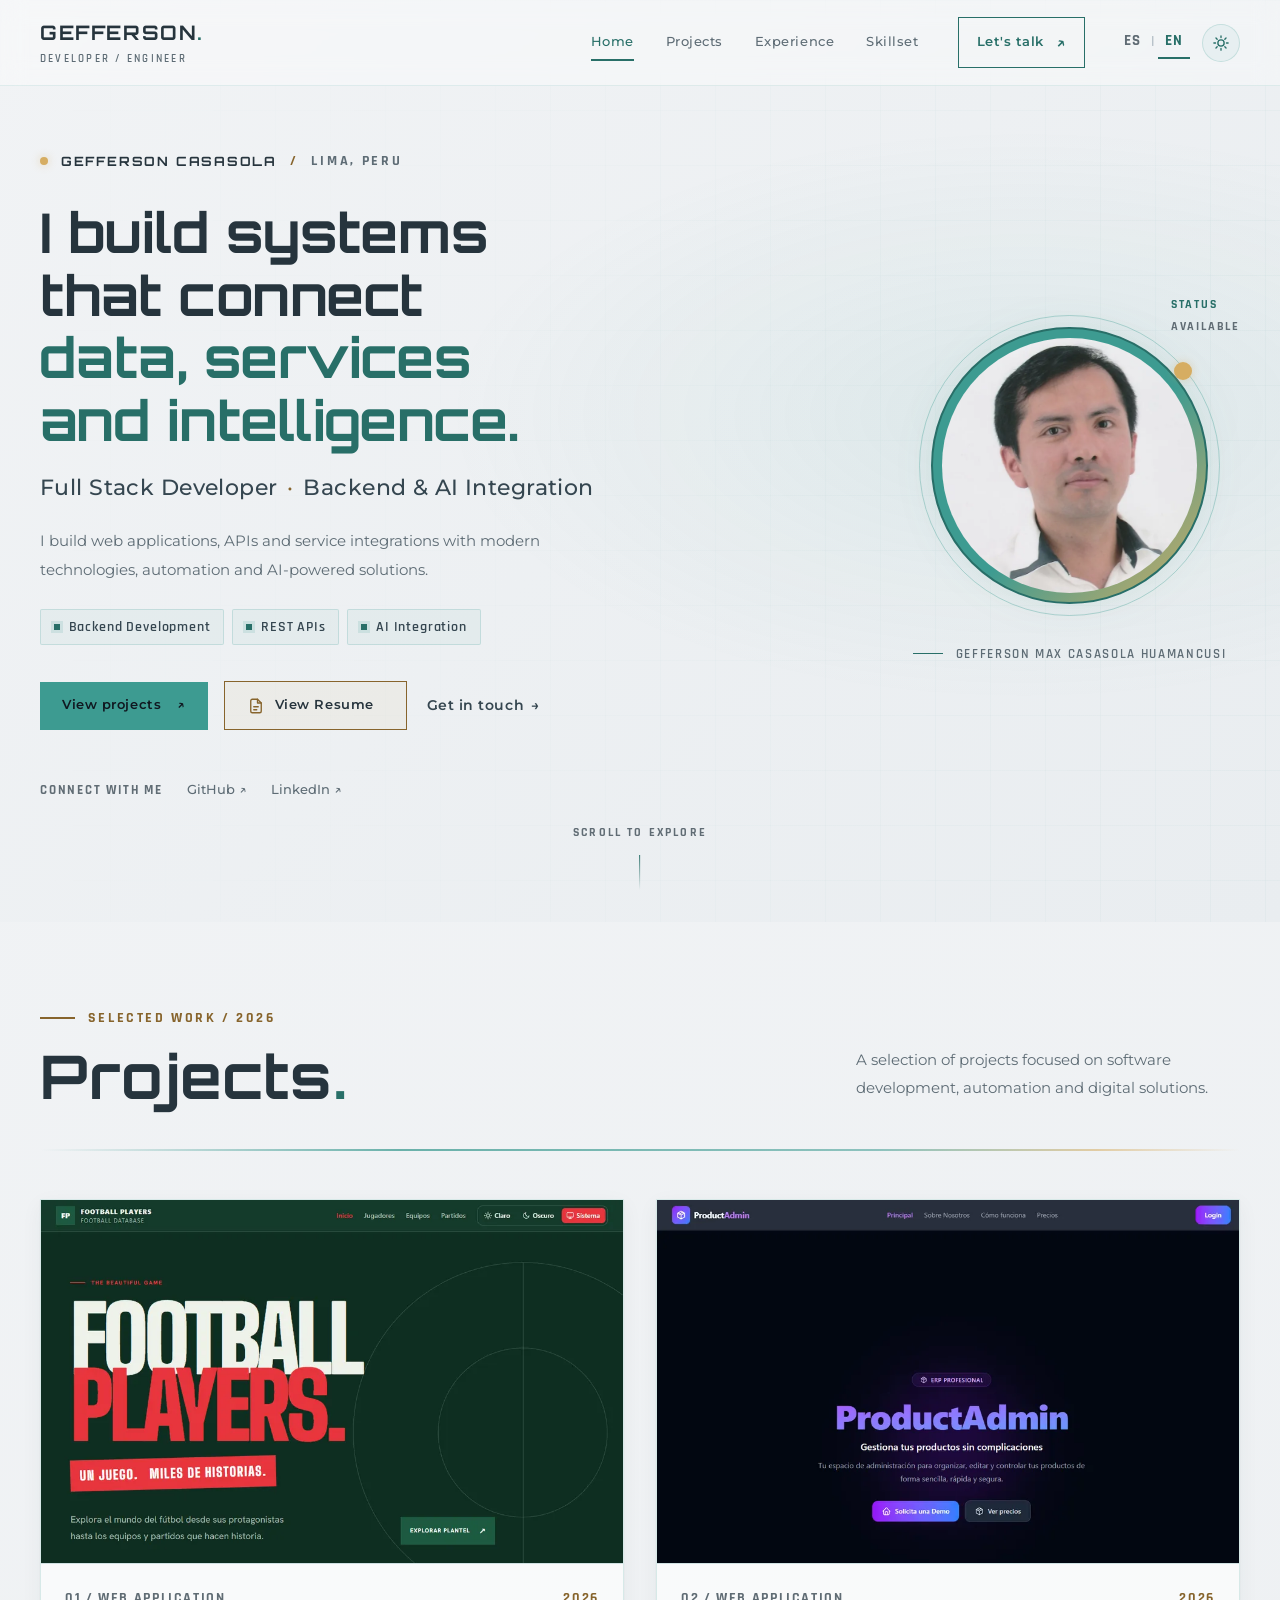
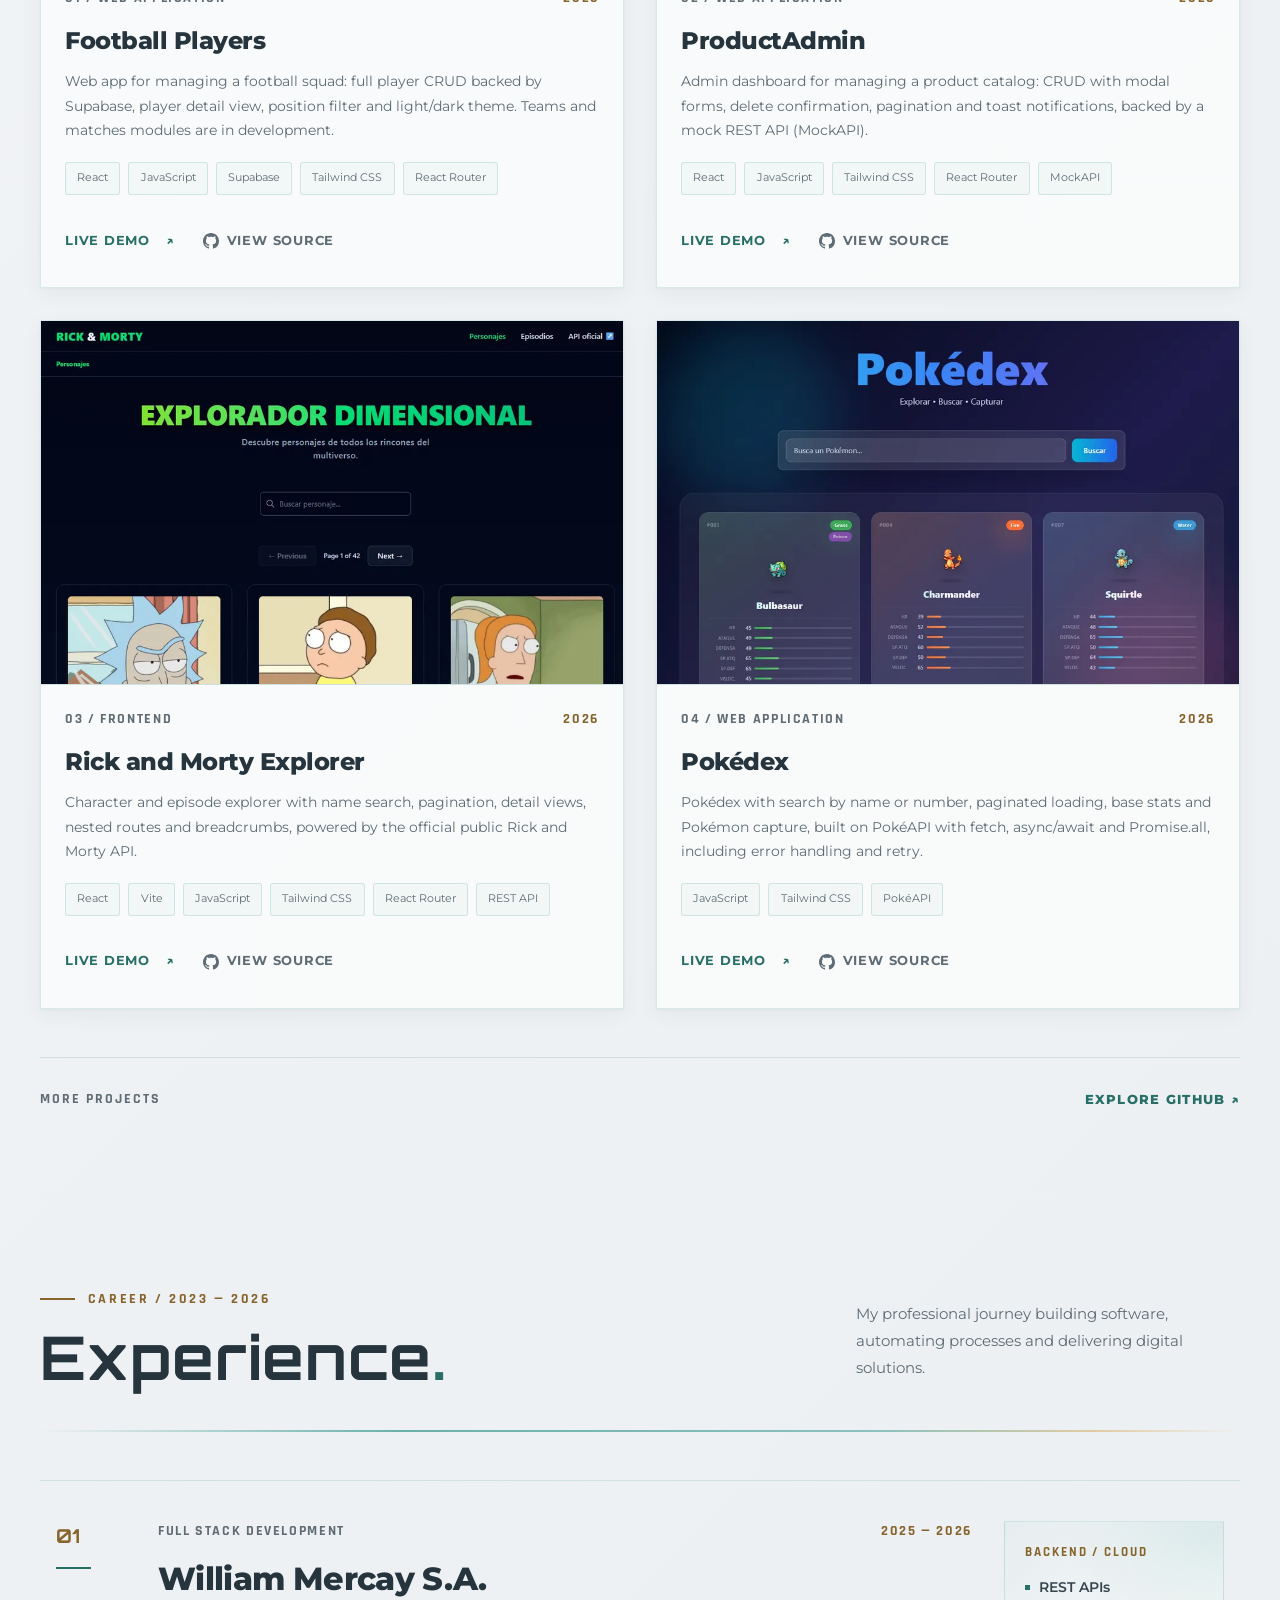
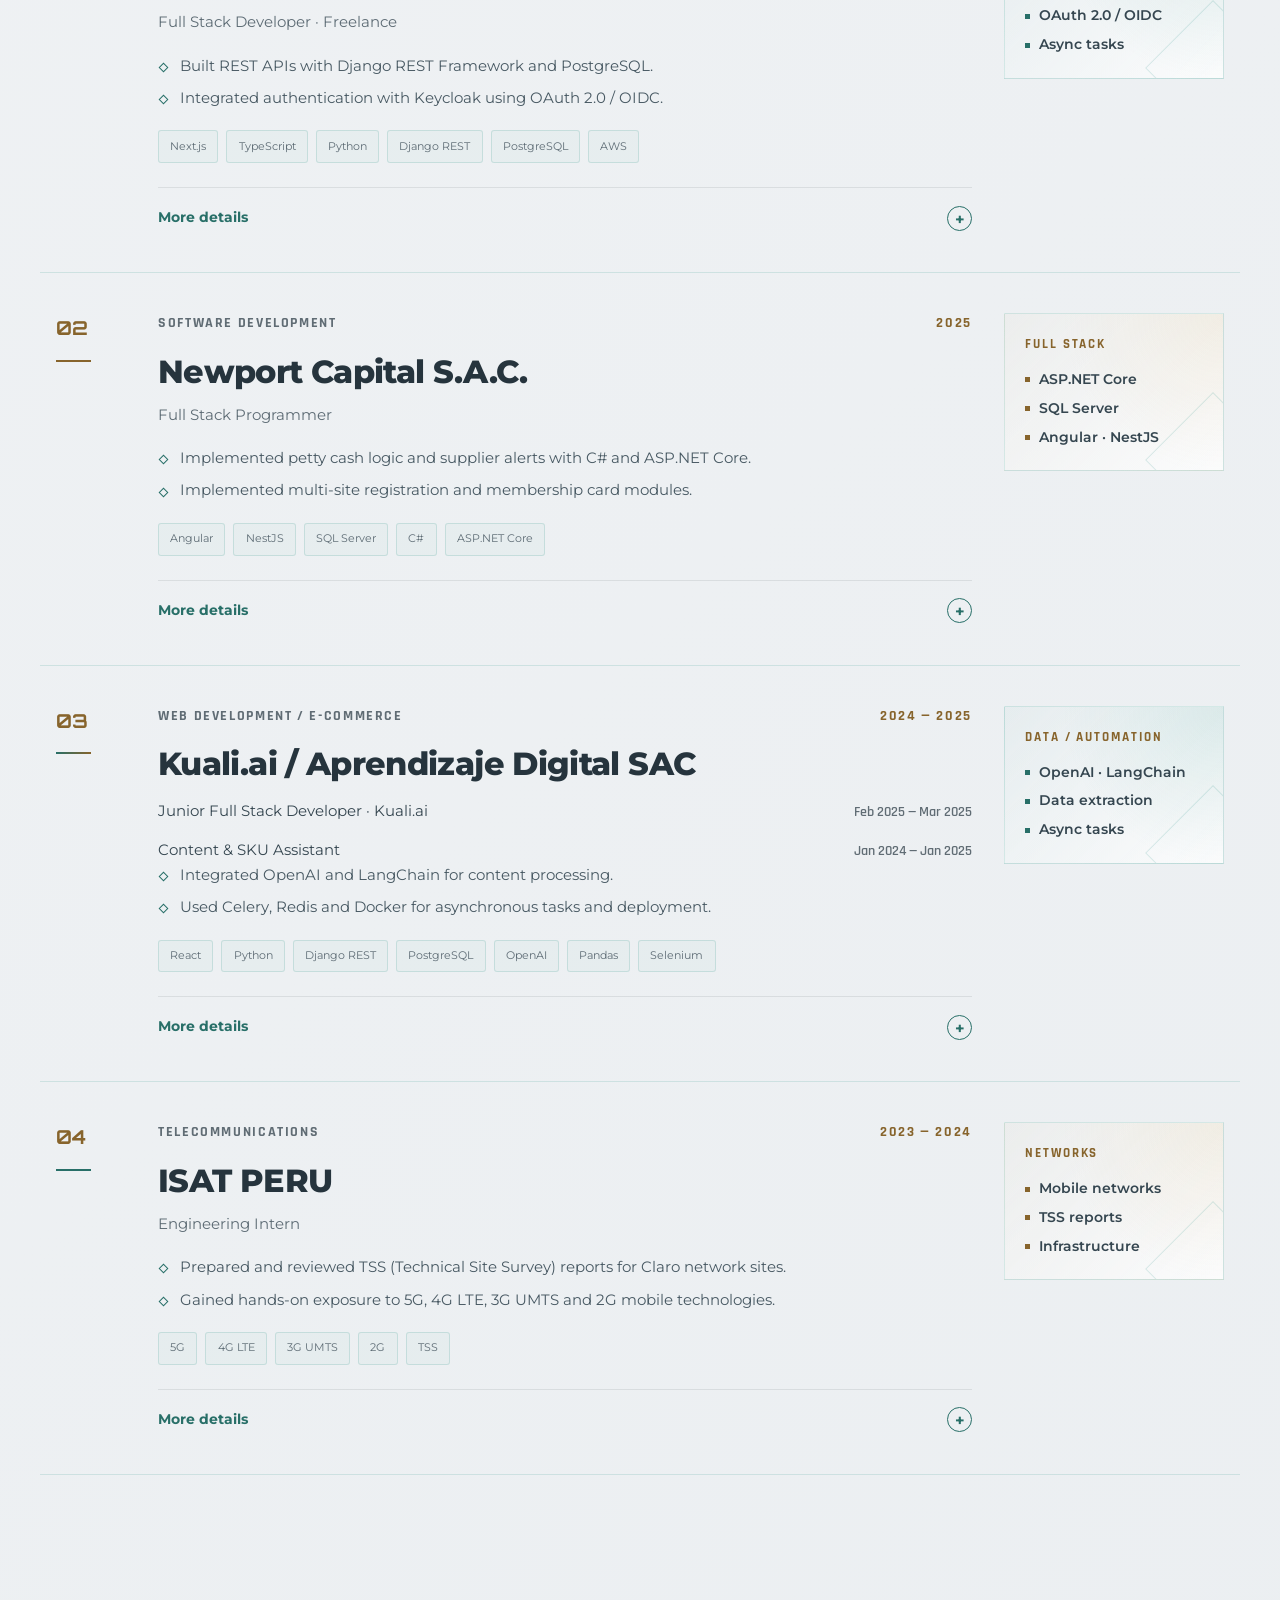
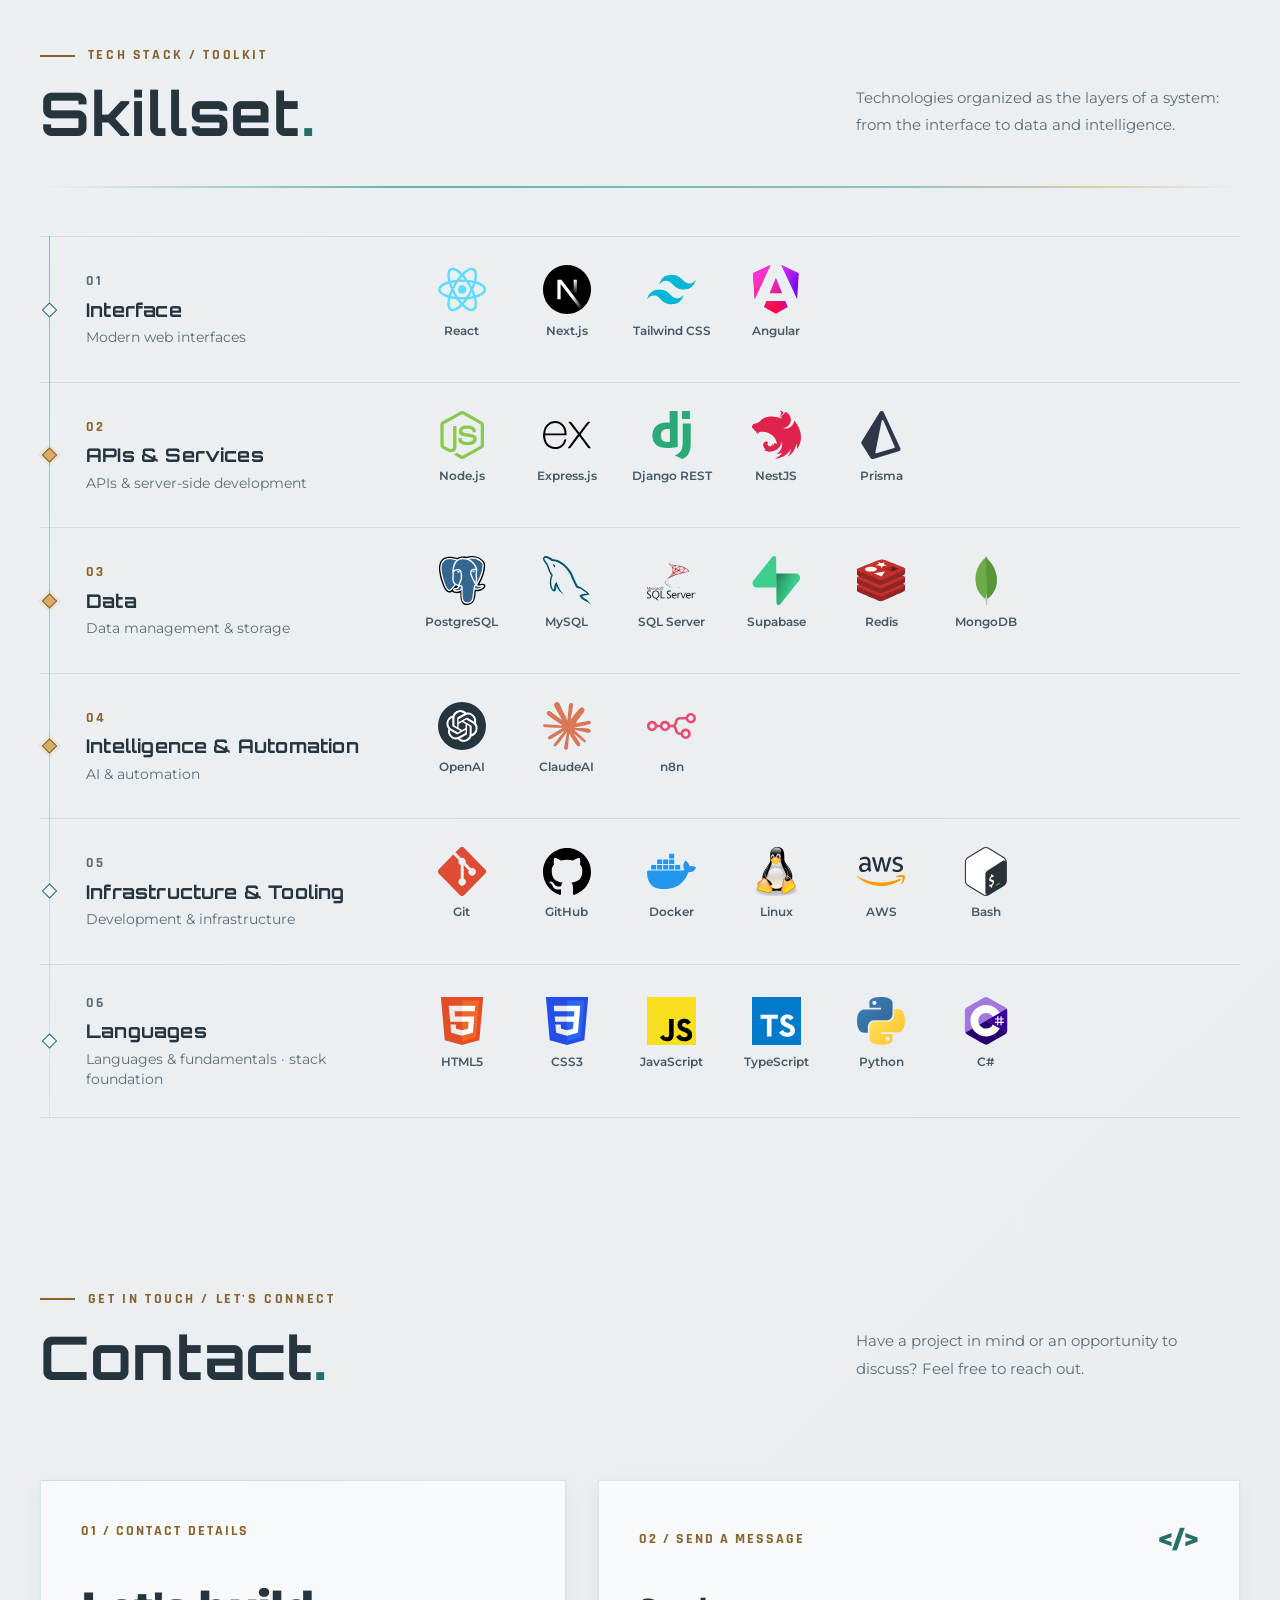
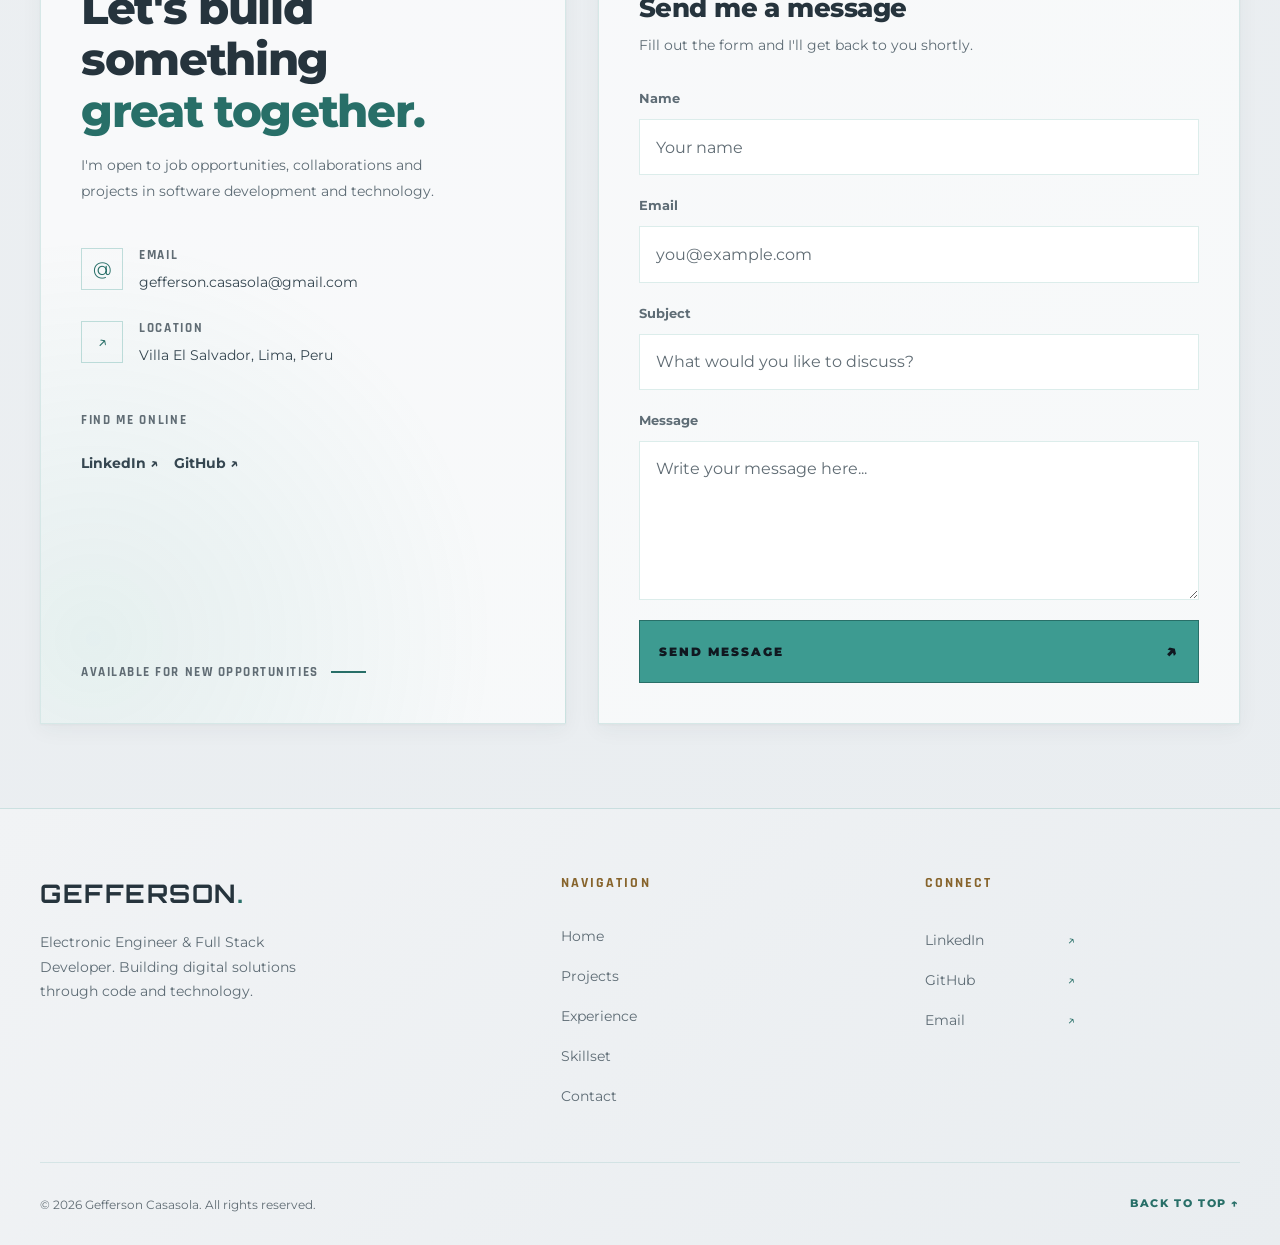
==== commit 8f54e38a: "feat: phase 1 Signal & Systems foundations and layered skillset Hero - Backend & AI positioning: new" ====
--- a/en/index.html
+++ b/en/index.html
@@ -22,6 +22,16 @@
           else if (window.matchMedia('(prefers-color-scheme: light)').matches) theme = 'light';
         } catch (e) {}
         document.documentElement.setAttribute('data-theme', theme);
+
+        // Motion: enable scroll reveals only if allowed and supported.
+        // Safety net: if reveal.js has not started within 3 s, show everything.
+        var root = document.documentElement;
+        if ('IntersectionObserver' in window && !window.matchMedia('(prefers-reduced-motion: reduce)').matches) {
+          root.classList.add('motion');
+          window.setTimeout(function () {
+            if (!root.classList.contains('motion-ready')) root.classList.remove('motion');
+          }, 3000);
+        }
       })();
     </script>
 
@@ -78,8 +88,8 @@
     <!-- Scripts (deferred: run after HTML parsing, in order) -->
     <script src="../assets/js/theme.js" defer></script>
     <script src="../assets/js/main.js" defer></script>
+    <script src="../assets/js/reveal.js" defer></script>
     <script src="../assets/js/navbar.js" defer></script>
-    <script src="../assets/js/skillset.js" defer></script>
     <script src="../assets/js/contact.js" defer></script>
 
     <!-- Structured data -->
@@ -158,9 +168,9 @@
           <div class="navbar-menu" id="navbar-menu">
             <ul class="navbar-links">
               <li><a href="#home" class="nav-link active" aria-current="true">Home</a></li>
+              <li><a href="#portfolio" class="nav-link">Projects</a></li>
+              <li><a href="#experience" class="nav-link">Experience</a></li>
               <li><a href="#skillset" class="nav-link">Skillset</a></li>
-              <li><a href="#experience" class="nav-link">Experience</a></li>
-              <li><a href="#portfolio" class="nav-link">Projects</a></li>
             </ul>
 
             <a href="#contact" class="navbar-contact">
@@ -194,37 +204,38 @@
       <div class="hero">
         <div class="hero-container">
           <div class="hero-content">
-            <div class="hero-eyebrow">
+            <p class="hero-eyebrow" data-hero style="--hero-step: 0">
               <span class="hero-indicator" aria-hidden="true"></span>
-              <span>WELCOME TO MY PORTFOLIO</span>
-            </div>
-
-            <p class="hero-intro">Hello, I'm</p>
-
-            <h1>
-              Gefferson
-              <span>Casasola.</span>
+              <span class="hero-name">Gefferson Casasola</span>
+              <span class="hero-eyebrow-sep" aria-hidden="true">/</span>
+              <span>Lima, Peru</span>
+            </p>
+
+            <h1 class="hero-title" data-hero="text" style="--hero-step: 1">
+              I build systems that connect
+              <span>data, services and intelligence.</span>
             </h1>
 
-            <p class="hero-subtitle">
-              Electronic Engineer
-              <span>&</span>
+            <p class="hero-subtitle" data-hero="text" style="--hero-step: 2">
               Full Stack Developer
+              <span aria-hidden="true">·</span>
+              Backend &amp; AI Integration
             </p>
 
-            <p class="hero-description">
-              Electronic Engineering graduate focused on building web
-              applications, backend solutions, process automation and
-              technology integrations.
+            <p class="hero-description" data-hero="text" style="--hero-step: 3">
+              I build web applications, APIs and service integrations with
+              modern technologies, automation and AI-powered solutions.
             </p>
 
-            <div class="hero-actions">
+            <ul class="hero-tags" aria-label="Focus areas" data-hero style="--hero-step: 4">
+              <li>Backend Development</li>
+              <li>REST APIs</li>
+              <li>AI Integration</li>
+            </ul>
+
+            <div class="hero-actions" data-hero style="--hero-step: 5">
               <a href="#portfolio" class="hero-button hero-button-primary">
-                Explore my work <span aria-hidden="true">↗</span>
-              </a>
-
-              <a href="#contact" class="hero-button hero-button-outline">
-                Get in touch
+                View projects <span aria-hidden="true">↗</span>
               </a>
 
               <a
@@ -236,9 +247,13 @@
                 <svg aria-hidden="true" focusable="false"><use href="#icon-resume" /></svg>
                 View Resume<span class="sr-only"> (opens in a new tab)</span>
               </a>
+
+              <a href="#contact" class="hero-link">
+                Get in touch <span aria-hidden="true">→</span>
+              </a>
             </div>
 
-            <div class="hero-socials">
+            <div class="hero-socials" data-hero style="--hero-step: 6">
               <span>CONNECT WITH ME</span>
 
               <a
@@ -262,7 +277,7 @@
           </div>
 
           <!-- PROFILE IMAGE -->
-          <figure class="hero-visual">
+          <figure class="hero-visual" data-hero style="--hero-step: 3">
             <div class="hero-figure">
               <div class="hero-image-frame">
                 <img
@@ -277,13 +292,8 @@
               </div>
 
               <div class="hero-decoration hero-decoration-top" aria-hidden="true">
-                <span>01</span>
-                <span>DEVELOPER</span>
-              </div>
-
-              <div class="hero-decoration hero-decoration-bottom" aria-hidden="true">
-                <span>ENGINEERING</span>
-                <span>2026</span>
+                <span>STATUS</span>
+                <span>AVAILABLE</span>
               </div>
             </div>
 
@@ -294,7 +304,7 @@
           </figure>
         </div>
 
-        <a href="#skillset" class="hero-scroll">
+        <a href="#portfolio" class="hero-scroll">
           <span>SCROLL TO EXPLORE</span>
           <span class="hero-scroll-line" aria-hidden="true"></span>
         </a>
@@ -302,556 +312,11 @@
     </header>
 
     <main id="main">
-      <!-- ========== SKILLS ========== -->
-      <section id="skillset" class="skillset-section" aria-labelledby="skillset-title">
-        <div class="section-container">
-          <div class="section-header">
-            <div class="section-heading">
-              <span class="section-eyebrow">
-                <span class="eyebrow-line" aria-hidden="true"></span>
-                TECH STACK / TOOLKIT
-              </span>
-              <h2 class="section-title" id="skillset-title">Skillset<span>.</span></h2>
-            </div>
-
-            <p class="section-description">
-              The technologies and tools I use to build web applications,
-              develop backend solutions, manage data and automate processes.
-            </p>
-          </div>
-
-          <hr class="section-divider" />
-
-          <!-- Skills carousel -->
-          <div class="skills-showcase">
-            <div class="skills-showcase-header">
-              <span>EXPLORE MY TECHNOLOGIES</span>
-
-              <div class="skills-controls">
-                <button
-                  class="skills-arrow"
-                  id="skills-prev"
-                  type="button"
-                  aria-label="Previous category"
-                  aria-controls="skills-track"
-                >
-                  <span aria-hidden="true">&#8592;</span>
-                </button>
-                <button
-                  class="skills-arrow"
-                  id="skills-next"
-                  type="button"
-                  aria-label="Next category"
-                  aria-controls="skills-track"
-                >
-                  <span aria-hidden="true">&#8594;</span>
-                </button>
-              </div>
-            </div>
-
-            <div
-              class="skills-track"
-              id="skills-track"
-              role="region"
-              aria-label="Technology categories (horizontally scrollable)"
-              tabindex="0"
-            >
-              <!-- 01 Programming Languages -->
-              <article class="skills-slide" aria-labelledby="skills-cat-1">
-                <div class="slide-number" aria-hidden="true">01 / 06</div>
-                <div class="slide-icon" aria-hidden="true">&lt;/&gt;</div>
-
-                <h3 id="skills-cat-1">Programming Languages</h3>
-                <p>Languages & fundamentals</p>
-
-                <ul class="slide-technologies">
-                  <li class="slide-tech">
-                    <img src="../assets/img/skillset/html5.svg" alt="" width="68" height="68" decoding="async" />
-                    <span>HTML5</span>
-                  </li>
-                  <li class="slide-tech">
-                    <img src="../assets/img/skillset/css3.svg" alt="" width="68" height="68" decoding="async" />
-                    <span>CSS3</span>
-                  </li>
-                  <li class="slide-tech">
-                    <img src="../assets/img/skillset/javascript.svg" alt="" width="68" height="68" decoding="async" />
-                    <span>JavaScript</span>
-                  </li>
-                  <li class="slide-tech">
-                    <img src="../assets/img/skillset/typescript.svg" alt="" width="68" height="68" decoding="async" />
-                    <span>TypeScript</span>
-                  </li>
-                  <li class="slide-tech">
-                    <img src="../assets/img/skillset/python.svg" alt="" width="68" height="68" decoding="async" />
-                    <span>Python</span>
-                  </li>
-                  <li class="slide-tech">
-                    <img src="../assets/img/skillset/c-sharp.svg" alt="" width="68" height="68" decoding="async" />
-                    <span>C#</span>
-                  </li>
-                </ul>
-              </article>
-
-              <!-- 02 Frontend -->
-              <article class="skills-slide" aria-labelledby="skills-cat-2">
-                <div class="slide-number" aria-hidden="true">02 / 06</div>
-                <div class="slide-icon" aria-hidden="true">◈</div>
-
-                <h3 id="skills-cat-2">Frontend Development</h3>
-                <p>Modern web interfaces</p>
-
-                <ul class="slide-technologies">
-                  <li class="slide-tech">
-                    <img src="../assets/img/skillset/reactjs.svg" alt="" width="68" height="68" decoding="async" />
-                    <span>React</span>
-                  </li>
-                  <li class="slide-tech">
-                    <img src="../assets/img/skillset/nextjs.svg" alt="" width="68" height="68" decoding="async" />
-                    <span>Next.js</span>
-                  </li>
-                  <li class="slide-tech">
-                    <img src="../assets/img/skillset/tailwindcss.svg" alt="" width="68" height="68" decoding="async" />
-                    <span>Tailwind CSS</span>
-                  </li>
-                  <li class="slide-tech">
-                    <img src="../assets/img/skillset/angular.svg" alt="" width="68" height="68" decoding="async" />
-                    <span>Angular</span>
-                  </li>
-                </ul>
-              </article>
-
-              <!-- 03 Backend -->
-              <article class="skills-slide" aria-labelledby="skills-cat-3">
-                <div class="slide-number" aria-hidden="true">03 / 06</div>
-                <div class="slide-icon" aria-hidden="true">{ }</div>
-
-                <h3 id="skills-cat-3">Backend Development</h3>
-                <p>APIs & server-side development</p>
-
-                <ul class="slide-technologies">
-                  <li class="slide-tech">
-                    <img src="../assets/img/skillset/nodejs.svg" alt="" width="68" height="68" decoding="async" />
-                    <span>Node.js</span>
-                  </li>
-                  <li class="slide-tech">
-                    <img src="../assets/img/skillset/expressjs-light.svg" alt="" class="logo-on-dark" width="68" height="68" decoding="async" />
-                    <span>Express.js</span>
-                  </li>
-                  <li class="slide-tech">
-                    <img src="../assets/img/skillset/django.svg" alt="" width="68" height="68" decoding="async" />
-                    <span>Django REST</span>
-                  </li>
-                  <li class="slide-tech">
-                    <img src="../assets/img/skillset/nestjs.svg" alt="" width="68" height="68" decoding="async" />
-                    <span>NestJS</span>
-                  </li>
-                  <li class="slide-tech">
-                    <img src="../assets/img/skillset/prisma.svg" alt="" class="logo-invert" width="68" height="68" decoding="async" />
-                    <span>Prisma</span>
-                  </li>
-                </ul>
-              </article>
-
-              <!-- 04 Databases -->
-              <article class="skills-slide" aria-labelledby="skills-cat-4">
-                <div class="slide-number" aria-hidden="true">04 / 06</div>
-                <div class="slide-icon" aria-hidden="true">▤</div>
-
-                <h3 id="skills-cat-4">Databases</h3>
-                <p>Data management & storage</p>
-
-                <ul class="slide-technologies">
-                  <li class="slide-tech">
-                    <img src="../assets/img/skillset/postgresql.svg" alt="" width="68" height="68" decoding="async" />
-                    <span>PostgreSQL</span>
-                  </li>
-                  <li class="slide-tech">
-                    <img src="../assets/img/skillset/mysql.svg" alt="" width="68" height="68" decoding="async" />
-                    <span>MySQL</span>
-                  </li>
-                  <li class="slide-tech">
-                    <img src="../assets/img/skillset/microsoft-sql-server.svg" alt="" width="68" height="68" decoding="async" />
-                    <span>SQL Server</span>
-                  </li>
-                  <li class="slide-tech">
-                    <img src="../assets/img/skillset/supabase.svg" alt="" width="68" height="68" decoding="async" />
-                    <span>Supabase</span>
-                  </li>
-                  <li class="slide-tech">
-                    <img src="../assets/img/skillset/redis.svg" alt="" width="68" height="68" decoding="async" />
-                    <span>Redis</span>
-                  </li>
-                  <li class="slide-tech">
-                    <img src="../assets/img/skillset/mongodb.svg" alt="" width="68" height="68" decoding="async" />
-                    <span>MongoDB</span>
-                  </li>
-                </ul>
-              </article>
-
-              <!-- 05 Tools & DevOps -->
-              <article class="skills-slide" aria-labelledby="skills-cat-5">
-                <div class="slide-number" aria-hidden="true">05 / 06</div>
-                <div class="slide-icon" aria-hidden="true">⌘</div>
-
-                <h3 id="skills-cat-5">Tools & DevOps</h3>
-                <p>Development & infrastructure</p>
-
-                <ul class="slide-technologies">
-                  <li class="slide-tech">
-                    <img src="../assets/img/skillset/git.svg" alt="" width="68" height="68" decoding="async" />
-                    <span>Git</span>
-                  </li>
-                  <li class="slide-tech">
-                    <img src="../assets/img/skillset/github-light.svg" alt="" class="logo-on-dark" width="68" height="68" decoding="async" />
-                    <span>GitHub</span>
-                  </li>
-                  <li class="slide-tech">
-                    <img src="../assets/img/skillset/docker.svg" alt="" width="68" height="68" decoding="async" />
-                    <span>Docker</span>
-                  </li>
-                  <li class="slide-tech">
-                    <img src="../assets/img/skillset/linux.svg" alt="" width="68" height="68" decoding="async" />
-                    <span>Linux</span>
-                  </li>
-                  <li class="slide-tech">
-                    <img src="../assets/img/skillset/aws.svg" alt="" class="logo-invert" width="68" height="68" decoding="async" />
-                    <span>AWS</span>
-                  </li>
-                  <li class="slide-tech">
-                    <img src="../assets/img/skillset/bash.svg" alt="" width="68" height="68" decoding="async" />
-                    <span>Bash</span>
-                  </li>
-                </ul>
-              </article>
-
-              <!-- 06 AI & Automation -->
-              <article class="skills-slide" aria-labelledby="skills-cat-6">
-                <div class="slide-number" aria-hidden="true">06 / 06</div>
-                <div class="slide-icon" aria-hidden="true">✳</div>
-
-                <h3 id="skills-cat-6">AI & Automation</h3>
-                <p>Artificial intelligence & automation</p>
-
-                <ul class="slide-technologies">
-                  <li class="slide-tech">
-                    <img src="../assets/img/skillset/openai-white.svg" alt="" class="logo-plate" width="68" height="68" decoding="async" />
-                    <span>OpenAI</span>
-                  </li>
-                  <li class="slide-tech">
-                    <img src="../assets/img/skillset/claude-ai.svg" alt="" width="68" height="68" decoding="async" />
-                    <span>ClaudeAI</span>
-                  </li>
-                  <li class="slide-tech">
-                    <img src="../assets/img/skillset/n8n.svg" alt="" width="68" height="68" decoding="async" />
-                    <span>n8n</span>
-                  </li>
-                </ul>
-              </article>
-            </div>
-
-            <!-- Progress -->
-            <div class="skills-progress" aria-hidden="true">
-              <div class="skills-progress-track">
-                <div class="skills-progress-bar" id="skills-progress-bar"></div>
-              </div>
-              <span id="skills-counter">01 / 06</span>
-            </div>
-          </div>
-        </div>
-      </section>
-
-      <!-- ========== EXPERIENCE ========== -->
-      <section id="experience" aria-labelledby="experience-title">
-        <div class="section-container">
-          <div class="section-header">
-            <div class="section-heading">
-              <span class="section-eyebrow">
-                <span class="eyebrow-line" aria-hidden="true"></span>
-                CAREER / 2023 — 2026
-              </span>
-              <h2 class="section-title" id="experience-title">Experience<span>.</span></h2>
-            </div>
-
-            <p class="section-description">
-              My professional journey building software, automating processes
-              and delivering digital solutions.
-            </p>
-          </div>
-
-          <hr class="section-divider" />
-
-          <div class="experience-list">
-            <!-- 01: WILLIAM MERCAY -->
-            <article class="experience-card">
-              <div class="experience-index" aria-hidden="true">
-                <span>01</span>
-                <div class="experience-decoration decoration-one"></div>
-              </div>
-
-              <div class="experience-main">
-                <div class="experience-meta">
-                  <span>FULL STACK DEVELOPMENT</span>
-                  <span>2025 — 2026</span>
-                </div>
-
-                <h3>William Mercay S.A.</h3>
-                <p class="experience-role">Full Stack Developer · Freelance</p>
-
-                <ul class="experience-tags" aria-label="Technologies">
-                  <li>Next.js</li>
-                  <li>TypeScript</li>
-                  <li>Python</li>
-                  <li>Django REST</li>
-                  <li>PostgreSQL</li>
-                  <li>AWS</li>
-                </ul>
-
-                <details class="experience-details">
-                  <summary>
-                    <span>View details<span class="sr-only"> for William Mercay S.A.</span></span>
-                    <span class="details-icon" aria-hidden="true">+</span>
-                  </summary>
-
-                  <div class="experience-description">
-                    <ul>
-                      <li>
-                        Developed web applications for legal and accounting
-                        consulting services.
-                      </li>
-                      <li>
-                        Built REST APIs with Django REST Framework and
-                        PostgreSQL.
-                      </li>
-                      <li>
-                        Integrated authentication with Keycloak using OAuth 2.0
-                        / OIDC.
-                      </li>
-                      <li>
-                        Set up asynchronous task processing with Celery and
-                        Redis.
-                      </li>
-                      <li>
-                        Used Docker and AWS services for the development
-                        environment.
-                      </li>
-                    </ul>
-                  </div>
-                </details>
-              </div>
-
-              <div class="experience-visual visual-one" aria-hidden="true">
-                <span class="visual-symbol">&lt;/&gt;</span>
-                <span class="visual-caption">BACKEND / CLOUD</span>
-              </div>
-            </article>
-
-            <!-- 02: NEWPORT CAPITAL -->
-            <article class="experience-card">
-              <div class="experience-index" aria-hidden="true">
-                <span>02</span>
-                <div class="experience-decoration decoration-two"></div>
-              </div>
-
-              <div class="experience-main">
-                <div class="experience-meta">
-                  <span>SOFTWARE DEVELOPMENT</span>
-                  <span>2025</span>
-                </div>
-
-                <h3>Newport Capital S.A.C.</h3>
-                <p class="experience-role">Full Stack Programmer</p>
-
-                <ul class="experience-tags" aria-label="Technologies">
-                  <li>Angular</li>
-                  <li>NestJS</li>
-                  <li>SQL Server</li>
-                  <li>C#</li>
-                  <li>ASP.NET Core</li>
-                </ul>
-
-                <details class="experience-details">
-                  <summary>
-                    <span>View details<span class="sr-only"> for Newport Capital S.A.C.</span></span>
-                    <span class="details-icon" aria-hidden="true">+</span>
-                  </summary>
-
-                  <div class="experience-description">
-                    <ul>
-                      <li>
-                        Developed and maintained features for a casino
-                        management platform.
-                      </li>
-                      <li>
-                        Implemented multi-site registration and membership card
-                        modules.
-                      </li>
-                      <li>Built features for meal-planning templates.</li>
-                      <li>
-                        Implemented petty cash logic and supplier alerts with C#
-                        and ASP.NET Core.
-                      </li>
-                      <li>Managed data and queries with SQL Server.</li>
-                    </ul>
-                  </div>
-                </details>
-              </div>
-
-              <div class="experience-visual visual-two" aria-hidden="true">
-                <span class="visual-symbol">{ }</span>
-                <span class="visual-caption">FULL STACK</span>
-              </div>
-            </article>
-
-            <!-- 03: KUALI.AI / APRENDIZAJE DIGITAL -->
-            <article class="experience-card">
-              <div class="experience-index" aria-hidden="true">
-                <span>03</span>
-                <div class="experience-decoration decoration-three"></div>
-              </div>
-
-              <div class="experience-main">
-                <div class="experience-meta">
-                  <span>WEB DEVELOPMENT / E-COMMERCE</span>
-                  <span>2024 — 2025</span>
-                </div>
-
-                <h3>Kuali.ai / Aprendizaje Digital SAC</h3>
-
-                <div class="experience-position">
-                  <p class="experience-role">Junior Full Stack Developer · Kuali.ai</p>
-                  <span>Feb 2025 — Mar 2025</span>
-                </div>
-
-                <div class="experience-position">
-                  <p class="experience-role">Content & SKU Assistant</p>
-                  <span>Jan 2024 — Jan 2025</span>
-                </div>
-
-                <ul class="experience-tags" aria-label="Technologies">
-                  <li>React</li>
-                  <li>Python</li>
-                  <li>Django REST</li>
-                  <li>PostgreSQL</li>
-                  <li>OpenAI</li>
-                  <li>Pandas</li>
-                  <li>Selenium</li>
-                </ul>
-
-                <details class="experience-details">
-                  <summary>
-                    <span>View details<span class="sr-only"> for Kuali.ai / Aprendizaje Digital SAC</span></span>
-                    <span class="details-icon" aria-hidden="true">+</span>
-                  </summary>
-
-                  <div class="experience-description">
-                    <strong>Junior Full Stack Developer — Kuali.ai</strong>
-                    <ul>
-                      <li>
-                        Developed a web application to automate content and
-                        SKU management workflows.
-                      </li>
-                      <li>
-                        Implemented features with React, Django REST Framework
-                        and PostgreSQL.
-                      </li>
-                      <li>
-                        Integrated OpenAI and LangChain for content processing.
-                      </li>
-                      <li>
-                        Used Celery, Redis and Docker for asynchronous tasks and
-                        deployment.
-                      </li>
-                    </ul>
-
-                    <strong>Content & SKU Assistant — Aprendizaje Digital SAC</strong>
-                    <ul>
-                      <li>Managed and updated product catalogs in VTEX.</li>
-                      <li>
-                        Automated data extraction and processing tasks with
-                        Python, Selenium and BeautifulSoup.
-                      </li>
-                      <li>
-                        Generated Excel templates for bulk product imports using
-                        Pandas.
-                      </li>
-                      <li>
-                        Validated product attributes and performed data quality
-                        checks.
-                      </li>
-                    </ul>
-                  </div>
-                </details>
-              </div>
-
-              <div class="experience-visual visual-three" aria-hidden="true">
-                <span class="visual-symbol">AI</span>
-                <span class="visual-caption">DATA / AUTOMATION</span>
-              </div>
-            </article>
-
-            <!-- 04: ISAT PERU -->
-            <article class="experience-card">
-              <div class="experience-index" aria-hidden="true">
-                <span>04</span>
-                <div class="experience-decoration decoration-four"></div>
-              </div>
-
-              <div class="experience-main">
-                <div class="experience-meta">
-                  <span>TELECOMMUNICATIONS</span>
-                  <span>2023 — 2024</span>
-                </div>
-
-                <h3>ISAT PERU</h3>
-                <p class="experience-role">Engineering Intern</p>
-
-                <ul class="experience-tags" aria-label="Technologies">
-                  <li>5G</li>
-                  <li>4G LTE</li>
-                  <li>3G UMTS</li>
-                  <li>2G</li>
-                  <li>TSS</li>
-                </ul>
-
-                <details class="experience-details">
-                  <summary>
-                    <span>View details<span class="sr-only"> for ISAT PERU</span></span>
-                    <span class="details-icon" aria-hidden="true">+</span>
-                  </summary>
-
-                  <div class="experience-description">
-                    <ul>
-                      <li>
-                        Supported activities related to telecommunications
-                        infrastructure.
-                      </li>
-                      <li>
-                        Prepared and reviewed TSS (Technical Site Survey)
-                        reports for Claro network sites.
-                      </li>
-                      <li>
-                        Gained hands-on exposure to 5G, 4G LTE, 3G UMTS and 2G
-                        mobile technologies.
-                      </li>
-                    </ul>
-                  </div>
-                </details>
-              </div>
-
-              <div class="experience-visual visual-four" aria-hidden="true">
-                <span class="visual-symbol">5G</span>
-                <span class="visual-caption">NETWORKS</span>
-              </div>
-            </article>
-          </div>
-        </div>
-      </section>
-
       <!-- ========== PROJECTS ========== -->
       <section id="portfolio" aria-labelledby="portfolio-title">
         <div class="section-container">
           <div class="section-header">
-            <div class="section-heading">
+            <div class="section-heading" data-reveal>
               <span class="section-eyebrow">
                 <span class="eyebrow-line" aria-hidden="true"></span>
                 SELECTED WORK / 2026
@@ -859,17 +324,17 @@
               <h2 class="section-title" id="portfolio-title">Projects<span>.</span></h2>
             </div>
 
-            <p class="section-description">
+            <p class="section-description" data-reveal="fade">
               A selection of projects focused on software development,
               automation and digital solutions.
             </p>
           </div>
 
-          <hr class="section-divider" />
-
-          <div class="portfolio-grid">
+          <hr class="section-divider" data-reveal="line" />
+
+          <div class="portfolio-grid" data-reveal-group>
             <!-- PROJECT 01 -->
-            <article class="portfolio-card">
+            <article class="portfolio-card" data-reveal>
               <a
                 href="https://football-players-xi.vercel.app/"
                 target="_blank"
@@ -934,7 +399,7 @@
             </article>
 
             <!-- PROJECT 02 -->
-            <article class="portfolio-card">
+            <article class="portfolio-card" data-reveal>
               <a
                 href="https://products-crud-nu.vercel.app/"
                 target="_blank"
@@ -999,7 +464,7 @@
             </article>
 
             <!-- PROJECT 03 -->
-            <article class="portfolio-card">
+            <article class="portfolio-card" data-reveal>
               <a
                 href="https://rick-and-morty-app-pink.vercel.app/"
                 target="_blank"
@@ -1065,7 +530,7 @@
             </article>
 
             <!-- PROJECT 04 -->
-            <article class="portfolio-card">
+            <article class="portfolio-card" data-reveal>
               <a
                 href="https://geffrerson7.github.io/pokedex/"
                 target="_blank"
@@ -1128,7 +593,7 @@
             </article>
           </div>
 
-          <div class="portfolio-footer">
+          <div class="portfolio-footer" data-reveal="fade">
             <span>MORE PROJECTS</span>
             <a
               href="https://github.com/Geffrerson7"
@@ -1142,11 +607,477 @@
         </div>
       </section>
 
+      <!-- ========== EXPERIENCE ========== -->
+      <section id="experience" aria-labelledby="experience-title">
+        <div class="section-container">
+          <div class="section-header">
+            <div class="section-heading" data-reveal>
+              <span class="section-eyebrow">
+                <span class="eyebrow-line" aria-hidden="true"></span>
+                CAREER / 2023 — 2026
+              </span>
+              <h2 class="section-title" id="experience-title">Experience<span>.</span></h2>
+            </div>
+
+            <p class="section-description" data-reveal="fade">
+              My professional journey building software, automating processes
+              and delivering digital solutions.
+            </p>
+          </div>
+
+          <hr class="section-divider" data-reveal="line" />
+
+          <div class="experience-list" data-reveal-group>
+
+            <article class="experience-card" data-reveal>
+              <div class="experience-index" aria-hidden="true">
+                <span>01</span>
+                <div class="experience-decoration decoration-one"></div>
+              </div>
+
+              <div class="experience-main">
+                <div class="experience-meta">
+                  <span>FULL STACK DEVELOPMENT</span>
+                  <span>2025 — 2026</span>
+                </div>
+
+                <h3>William Mercay S.A.</h3>
+                <p class="experience-role">Full Stack Developer · Freelance</p>
+
+                <ul class="experience-highlights" aria-label="Key technical achievements">
+                  <li>Built REST APIs with Django REST Framework and PostgreSQL.</li>
+                  <li>Integrated authentication with Keycloak using OAuth 2.0 / OIDC.</li>
+                </ul>
+
+                <ul class="experience-tags" aria-label="Technologies">
+                  <li>Next.js</li>
+                  <li>TypeScript</li>
+                  <li>Python</li>
+                  <li>Django REST</li>
+                  <li>PostgreSQL</li>
+                  <li>AWS</li>
+                </ul>
+
+                <details class="experience-details">
+                  <summary>
+                    <span>More details<span class="sr-only"> for William Mercay S.A.</span></span>
+                    <span class="details-icon" aria-hidden="true">+</span>
+                  </summary>
+
+                  <div class="experience-description">
+                    <ul>
+                      <li>Developed web applications for legal and accounting consulting services.</li>
+                      <li>Set up asynchronous task processing with Celery and Redis.</li>
+                      <li>Used Docker and AWS services for the development environment.</li>
+                    </ul>
+                  </div>
+                </details>
+              </div>
+
+              <aside class="experience-focus visual-one" aria-label="Technical focus: William Mercay S.A.">
+                <span class="experience-focus-area">BACKEND / CLOUD</span>
+                <ul>
+                  <li>REST APIs</li>
+                  <li>OAuth 2.0 / OIDC</li>
+                  <li>Async tasks</li>
+                </ul>
+              </aside>
+            </article>
+
+            <article class="experience-card" data-reveal>
+              <div class="experience-index" aria-hidden="true">
+                <span>02</span>
+                <div class="experience-decoration decoration-two"></div>
+              </div>
+
+              <div class="experience-main">
+                <div class="experience-meta">
+                  <span>SOFTWARE DEVELOPMENT</span>
+                  <span>2025</span>
+                </div>
+
+                <h3>Newport Capital S.A.C.</h3>
+                <p class="experience-role">Full Stack Programmer</p>
+
+                <ul class="experience-highlights" aria-label="Key technical achievements">
+                  <li>Implemented petty cash logic and supplier alerts with C# and ASP.NET Core.</li>
+                  <li>Implemented multi-site registration and membership card modules.</li>
+                </ul>
+
+                <ul class="experience-tags" aria-label="Technologies">
+                  <li>Angular</li>
+                  <li>NestJS</li>
+                  <li>SQL Server</li>
+                  <li>C#</li>
+                  <li>ASP.NET Core</li>
+                </ul>
+
+                <details class="experience-details">
+                  <summary>
+                    <span>More details<span class="sr-only"> for Newport Capital S.A.C.</span></span>
+                    <span class="details-icon" aria-hidden="true">+</span>
+                  </summary>
+
+                  <div class="experience-description">
+                    <ul>
+                      <li>Developed and maintained features for a casino management platform.</li>
+                      <li>Built features for meal-planning templates.</li>
+                      <li>Managed data and queries with SQL Server.</li>
+                    </ul>
+                  </div>
+                </details>
+              </div>
+
+              <aside class="experience-focus visual-two" aria-label="Technical focus: Newport Capital S.A.C.">
+                <span class="experience-focus-area">FULL STACK</span>
+                <ul>
+                  <li>ASP.NET Core</li>
+                  <li>SQL Server</li>
+                  <li>Angular · NestJS</li>
+                </ul>
+              </aside>
+            </article>
+
+            <article class="experience-card" data-reveal>
+              <div class="experience-index" aria-hidden="true">
+                <span>03</span>
+                <div class="experience-decoration decoration-three"></div>
+              </div>
+
+              <div class="experience-main">
+                <div class="experience-meta">
+                  <span>WEB DEVELOPMENT / E-COMMERCE</span>
+                  <span>2024 — 2025</span>
+                </div>
+
+                <h3>Kuali.ai / Aprendizaje Digital SAC</h3>
+                <div class="experience-position">
+                  <p class="experience-role">Junior Full Stack Developer · Kuali.ai</p>
+                  <span>Feb 2025 — Mar 2025</span>
+                </div>
+                <div class="experience-position">
+                  <p class="experience-role">Content & SKU Assistant</p>
+                  <span>Jan 2024 — Jan 2025</span>
+                </div>
+
+                <ul class="experience-highlights" aria-label="Key technical achievements">
+                  <li>Integrated OpenAI and LangChain for content processing.</li>
+                  <li>Used Celery, Redis and Docker for asynchronous tasks and deployment.</li>
+                </ul>
+
+                <ul class="experience-tags" aria-label="Technologies">
+                  <li>React</li>
+                  <li>Python</li>
+                  <li>Django REST</li>
+                  <li>PostgreSQL</li>
+                  <li>OpenAI</li>
+                  <li>Pandas</li>
+                  <li>Selenium</li>
+                </ul>
+
+                <details class="experience-details">
+                  <summary>
+                    <span>More details<span class="sr-only"> for Kuali.ai / Aprendizaje Digital SAC</span></span>
+                    <span class="details-icon" aria-hidden="true">+</span>
+                  </summary>
+
+                  <div class="experience-description">
+                    <strong>Junior Full Stack Developer — Kuali.ai</strong>
+                    <ul>
+                      <li>Developed a web application to automate content and SKU management workflows.</li>
+                      <li>Implemented features with React, Django REST Framework and PostgreSQL.</li>
+                    </ul>
+                    <strong>Content & SKU Assistant — Aprendizaje Digital SAC</strong>
+                    <ul>
+                      <li>Managed and updated product catalogs in VTEX.</li>
+                      <li>Automated data extraction and processing tasks with Python, Selenium and BeautifulSoup.</li>
+                      <li>Generated Excel templates for bulk product imports using Pandas.</li>
+                      <li>Validated product attributes and performed data quality checks.</li>
+                    </ul>
+                  </div>
+                </details>
+              </div>
+
+              <aside class="experience-focus visual-three" aria-label="Technical focus: Kuali.ai / Aprendizaje Digital SAC">
+                <span class="experience-focus-area">DATA / AUTOMATION</span>
+                <ul>
+                  <li>OpenAI · LangChain</li>
+                  <li>Data extraction</li>
+                  <li>Async tasks</li>
+                </ul>
+              </aside>
+            </article>
+
+            <article class="experience-card" data-reveal>
+              <div class="experience-index" aria-hidden="true">
+                <span>04</span>
+                <div class="experience-decoration decoration-four"></div>
+              </div>
+
+              <div class="experience-main">
+                <div class="experience-meta">
+                  <span>TELECOMMUNICATIONS</span>
+                  <span>2023 — 2024</span>
+                </div>
+
+                <h3>ISAT PERU</h3>
+                <p class="experience-role">Engineering Intern</p>
+
+                <ul class="experience-highlights" aria-label="Key technical achievements">
+                  <li>Prepared and reviewed TSS (Technical Site Survey) reports for Claro network sites.</li>
+                  <li>Gained hands-on exposure to 5G, 4G LTE, 3G UMTS and 2G mobile technologies.</li>
+                </ul>
+
+                <ul class="experience-tags" aria-label="Technologies">
+                  <li>5G</li>
+                  <li>4G LTE</li>
+                  <li>3G UMTS</li>
+                  <li>2G</li>
+                  <li>TSS</li>
+                </ul>
+
+                <details class="experience-details">
+                  <summary>
+                    <span>More details<span class="sr-only"> for ISAT PERU</span></span>
+                    <span class="details-icon" aria-hidden="true">+</span>
+                  </summary>
+
+                  <div class="experience-description">
+                    <ul>
+                      <li>Supported activities related to telecommunications infrastructure.</li>
+                    </ul>
+                  </div>
+                </details>
+              </div>
+
+              <aside class="experience-focus visual-four" aria-label="Technical focus: ISAT PERU">
+                <span class="experience-focus-area">NETWORKS</span>
+                <ul>
+                  <li>Mobile networks</li>
+                  <li>TSS reports</li>
+                  <li>Infrastructure</li>
+                </ul>
+              </aside>
+            </article>
+          </div>
+        </div>
+      </section>
+
+      <!-- ========== SKILLS ========== -->
+      <section id="skillset" class="skillset-section" aria-labelledby="skillset-title">
+        <div class="section-container">
+          <div class="section-header">
+            <div class="section-heading" data-reveal>
+              <span class="section-eyebrow">
+                <span class="eyebrow-line" aria-hidden="true"></span>
+                TECH STACK / TOOLKIT
+              </span>
+              <h2 class="section-title" id="skillset-title">Skillset<span>.</span></h2>
+            </div>
+
+            <p class="section-description" data-reveal="fade">
+              Technologies organized as the layers of a system: from the
+              interface to data and intelligence.
+            </p>
+          </div>
+
+          <hr class="section-divider" data-reveal="line" />
+
+          <!-- Stack by layers: the system, from interface to foundation -->
+          <div class="stack">
+            <span class="stack-bus" aria-hidden="true" data-reveal="trace"></span>
+
+            <ol class="stack-layers" data-reveal-group>
+              <li class="stack-layer" data-reveal>
+                <div class="stack-layer-label">
+                  <span class="stack-layer-index" aria-hidden="true">01</span>
+                  <h3 class="stack-layer-title">Interface</h3>
+                  <p class="stack-layer-desc">Modern web interfaces</p>
+                </div>
+
+                <ul class="stack-layer-techs" aria-label="Technologies: Interface">
+                  <li class="stack-tech">
+                    <img src="../assets/img/skillset/reactjs.svg" alt="" width="48" height="48" decoding="async" />
+                    <span>React</span>
+                  </li>
+                  <li class="stack-tech">
+                    <img src="../assets/img/skillset/nextjs.svg" alt="" width="48" height="48" decoding="async" />
+                    <span>Next.js</span>
+                  </li>
+                  <li class="stack-tech">
+                    <img src="../assets/img/skillset/tailwindcss.svg" alt="" width="48" height="48" decoding="async" />
+                    <span>Tailwind CSS</span>
+                  </li>
+                  <li class="stack-tech">
+                    <img src="../assets/img/skillset/angular.svg" alt="" width="48" height="48" decoding="async" />
+                    <span>Angular</span>
+                  </li>
+                </ul>
+              </li>
+              <li class="stack-layer is-core" data-reveal>
+                <div class="stack-layer-label">
+                  <span class="stack-layer-index" aria-hidden="true">02</span>
+                  <h3 class="stack-layer-title">APIs &amp; Services</h3>
+                  <p class="stack-layer-desc">APIs &amp; server-side development</p>
+                </div>
+
+                <ul class="stack-layer-techs" aria-label="Technologies: APIs & Services">
+                  <li class="stack-tech">
+                    <img src="../assets/img/skillset/nodejs.svg" alt="" width="48" height="48" decoding="async" />
+                    <span>Node.js</span>
+                  </li>
+                  <li class="stack-tech">
+                    <img src="../assets/img/skillset/expressjs-light.svg" alt="" class="logo-on-dark" width="48" height="48" decoding="async" />
+                    <span>Express.js</span>
+                  </li>
+                  <li class="stack-tech">
+                    <img src="../assets/img/skillset/django.svg" alt="" width="48" height="48" decoding="async" />
+                    <span>Django REST</span>
+                  </li>
+                  <li class="stack-tech">
+                    <img src="../assets/img/skillset/nestjs.svg" alt="" width="48" height="48" decoding="async" />
+                    <span>NestJS</span>
+                  </li>
+                  <li class="stack-tech">
+                    <img src="../assets/img/skillset/prisma.svg" alt="" class="logo-invert" width="48" height="48" decoding="async" />
+                    <span>Prisma</span>
+                  </li>
+                </ul>
+              </li>
+              <li class="stack-layer is-core" data-reveal>
+                <div class="stack-layer-label">
+                  <span class="stack-layer-index" aria-hidden="true">03</span>
+                  <h3 class="stack-layer-title">Data</h3>
+                  <p class="stack-layer-desc">Data management &amp; storage</p>
+                </div>
+
+                <ul class="stack-layer-techs" aria-label="Technologies: Data">
+                  <li class="stack-tech">
+                    <img src="../assets/img/skillset/postgresql.svg" alt="" width="48" height="48" decoding="async" />
+                    <span>PostgreSQL</span>
+                  </li>
+                  <li class="stack-tech">
+                    <img src="../assets/img/skillset/mysql.svg" alt="" class="logo-invert" width="48" height="48" decoding="async" />
+                    <span>MySQL</span>
+                  </li>
+                  <li class="stack-tech">
+                    <img src="../assets/img/skillset/microsoft-sql-server.svg" alt="" class="logo-invert" width="48" height="48" decoding="async" />
+                    <span>SQL Server</span>
+                  </li>
+                  <li class="stack-tech">
+                    <img src="../assets/img/skillset/supabase.svg" alt="" width="48" height="48" decoding="async" />
+                    <span>Supabase</span>
+                  </li>
+                  <li class="stack-tech">
+                    <img src="../assets/img/skillset/redis.svg" alt="" width="48" height="48" decoding="async" />
+                    <span>Redis</span>
+                  </li>
+                  <li class="stack-tech">
+                    <img src="../assets/img/skillset/mongodb.svg" alt="" width="48" height="48" decoding="async" />
+                    <span>MongoDB</span>
+                  </li>
+                </ul>
+              </li>
+              <li class="stack-layer is-core" data-reveal>
+                <div class="stack-layer-label">
+                  <span class="stack-layer-index" aria-hidden="true">04</span>
+                  <h3 class="stack-layer-title">Intelligence &amp; Automation</h3>
+                  <p class="stack-layer-desc">AI &amp; automation</p>
+                </div>
+
+                <ul class="stack-layer-techs" aria-label="Technologies: Intelligence & Automation">
+                  <li class="stack-tech">
+                    <img src="../assets/img/skillset/openai-white.svg" alt="" class="logo-plate" width="48" height="48" decoding="async" />
+                    <span>OpenAI</span>
+                  </li>
+                  <li class="stack-tech">
+                    <img src="../assets/img/skillset/claude-ai.svg" alt="" width="48" height="48" decoding="async" />
+                    <span>ClaudeAI</span>
+                  </li>
+                  <li class="stack-tech">
+                    <img src="../assets/img/skillset/n8n.svg" alt="" width="48" height="48" decoding="async" />
+                    <span>n8n</span>
+                  </li>
+                </ul>
+              </li>
+              <li class="stack-layer" data-reveal>
+                <div class="stack-layer-label">
+                  <span class="stack-layer-index" aria-hidden="true">05</span>
+                  <h3 class="stack-layer-title">Infrastructure &amp; Tooling</h3>
+                  <p class="stack-layer-desc">Development &amp; infrastructure</p>
+                </div>
+
+                <ul class="stack-layer-techs" aria-label="Technologies: Infrastructure & Tooling">
+                  <li class="stack-tech">
+                    <img src="../assets/img/skillset/git.svg" alt="" width="48" height="48" decoding="async" />
+                    <span>Git</span>
+                  </li>
+                  <li class="stack-tech">
+                    <img src="../assets/img/skillset/github-light.svg" alt="" class="logo-on-dark" width="48" height="48" decoding="async" />
+                    <span>GitHub</span>
+                  </li>
+                  <li class="stack-tech">
+                    <img src="../assets/img/skillset/docker.svg" alt="" width="48" height="48" decoding="async" />
+                    <span>Docker</span>
+                  </li>
+                  <li class="stack-tech">
+                    <img src="../assets/img/skillset/linux.svg" alt="" width="48" height="48" decoding="async" />
+                    <span>Linux</span>
+                  </li>
+                  <li class="stack-tech">
+                    <img src="../assets/img/skillset/aws.svg" alt="" class="logo-invert" width="48" height="48" decoding="async" />
+                    <span>AWS</span>
+                  </li>
+                  <li class="stack-tech">
+                    <img src="../assets/img/skillset/bash.svg" alt="" width="48" height="48" decoding="async" />
+                    <span>Bash</span>
+                  </li>
+                </ul>
+              </li>
+              <li class="stack-layer" data-reveal>
+                <div class="stack-layer-label">
+                  <span class="stack-layer-index" aria-hidden="true">06</span>
+                  <h3 class="stack-layer-title">Languages</h3>
+                  <p class="stack-layer-desc">Languages &amp; fundamentals · stack foundation</p>
+                </div>
+
+                <ul class="stack-layer-techs" aria-label="Technologies: Languages">
+                  <li class="stack-tech">
+                    <img src="../assets/img/skillset/html5.svg" alt="" width="48" height="48" decoding="async" />
+                    <span>HTML5</span>
+                  </li>
+                  <li class="stack-tech">
+                    <img src="../assets/img/skillset/css3.svg" alt="" width="48" height="48" decoding="async" />
+                    <span>CSS3</span>
+                  </li>
+                  <li class="stack-tech">
+                    <img src="../assets/img/skillset/javascript.svg" alt="" width="48" height="48" decoding="async" />
+                    <span>JavaScript</span>
+                  </li>
+                  <li class="stack-tech">
+                    <img src="../assets/img/skillset/typescript.svg" alt="" width="48" height="48" decoding="async" />
+                    <span>TypeScript</span>
+                  </li>
+                  <li class="stack-tech">
+                    <img src="../assets/img/skillset/python.svg" alt="" width="48" height="48" decoding="async" />
+                    <span>Python</span>
+                  </li>
+                  <li class="stack-tech">
+                    <img src="../assets/img/skillset/c-sharp.svg" alt="" width="48" height="48" decoding="async" />
+                    <span>C#</span>
+                  </li>
+                </ul>
+              </li>
+            </ol>
+          </div>
+        </div>
+      </section>
+
       <!-- ========== CONTACT ========== -->
       <section id="contact" aria-labelledby="contact-title">
         <div class="section-container">
           <div class="section-header">
-            <div class="section-heading">
+            <div class="section-heading" data-reveal>
               <span class="section-eyebrow">
                 <span class="eyebrow-line" aria-hidden="true"></span>
                 GET IN TOUCH / LET'S CONNECT
@@ -1154,17 +1085,17 @@
               <h2 class="section-title" id="contact-title">Contact<span>.</span></h2>
             </div>
 
-            <p class="section-description">
+            <p class="section-description" data-reveal="fade">
               Have a project in mind or an opportunity to discuss? Feel free to
               reach out.
             </p>
           </div>
 
-          <hr class="section-divider" />
-
-          <div class="contact-container">
+          <hr class="section-divider" data-reveal="line" />
+
+          <div class="contact-container" data-reveal-group>
             <!-- Contact information -->
-            <div class="contact-info">
+            <div class="contact-info" data-reveal>
               <span class="contact-number">01 / CONTACT DETAILS</span>
 
               <h3>
@@ -1228,7 +1159,7 @@
             </div>
 
             <!-- Contact form -->
-            <div class="contact-form-container">
+            <div class="contact-form-container" data-reveal>
               <div class="contact-form-heading">
                 <span class="contact-number">02 / SEND A MESSAGE</span>
                 <span class="contact-form-symbol" aria-hidden="true">&lt;/&gt;</span>
@@ -1316,9 +1247,9 @@
     </main>
 
     <footer id="footer">
-      <div class="footer-container">
+      <div class="footer-container" data-reveal-group>
         <!-- Brand -->
-        <div class="footer-brand">
+        <div class="footer-brand" data-reveal>
           <a href="#home" class="footer-logo" aria-label="Gefferson, back to top">GEFFERSON<span>.</span></a>
 
           <p>
@@ -1328,20 +1259,20 @@
         </div>
 
         <!-- Navigation -->
-        <div class="footer-navigation">
+        <div class="footer-navigation" data-reveal>
           <span class="footer-heading" id="footer-nav-title">NAVIGATION</span>
 
           <nav aria-labelledby="footer-nav-title">
             <a href="#home">Home</a>
+            <a href="#portfolio">Projects</a>
+            <a href="#experience">Experience</a>
             <a href="#skillset">Skillset</a>
-            <a href="#experience">Experience</a>
-            <a href="#portfolio">Projects</a>
             <a href="#contact">Contact</a>
           </nav>
         </div>
 
         <!-- Social media -->
-        <div class="footer-social">
+        <div class="footer-social" data-reveal>
           <span class="footer-heading">CONNECT</span>
 
           <a
--- a/assets/css/main.css
+++ b/assets/css/main.css
@@ -136,15 +136,21 @@
     --font-body: 'Montserrat', 'Segoe UI', sans-serif;
     --font-tech: 'Rajdhani', 'Segoe UI', sans-serif;
 
-    /* Layout */
-    --container-width: 1200px;
+    /* Layout: the container grows progressively from 1200px to 1440px
+       on large screens (1846px+ viewports reach the maximum) */
+    --container-width: clamp(1200px, 78vw, 1440px);
     --gutter: 1.5rem;
-    --section-space: 5rem;
+    --section-space: clamp(5rem, 2.5rem + 3.5vw, 7.5rem);
     --nav-height: 85px;
 
     /* Transitions */
     --transition-fast: 0.3s ease;
     --transition-normal: 0.5s ease;
+
+    /* Motion ("signals travel"): short distances, soft deceleration */
+    --ease-out: cubic-bezier(0.22, 1, 0.36, 1);
+    --reveal-distance: 12px;
+    --reveal-duration: 420ms;
 }
 
 
@@ -348,6 +354,116 @@
 
 
 /* ========================================
+   SCROLL REVEAL ("signals travel")
+   - The inline script in <head> adds .motion to <html> only when
+     motion is allowed and IntersectionObserver exists. Without it
+     (no JS, reduced motion, old browser) nothing is ever hidden.
+   - reveal.js adds .is-visible once per element; it never repeats.
+   - Only opacity/transform/scale are animated: no layout shift.
+   Variants (data-reveal="…"):
+     rise (default) · fade · line (draws from the left) · trace (draws down)
+   Stagger: elements inside [data-reveal-group] get --reveal-delay.
+======================================== */
+
+.motion [data-reveal] {
+    transition:
+        opacity var(--reveal-duration) var(--ease-out),
+        transform var(--reveal-duration) var(--ease-out);
+    transition-delay: var(--reveal-delay, 0ms);
+}
+
+.motion [data-reveal]:not(.is-visible) {
+    opacity: 0;
+    transform: translateY(var(--reveal-distance));
+}
+
+.motion [data-reveal="fade"]:not(.is-visible) {
+    transform: none;
+}
+
+.motion [data-reveal="line"] {
+    transform-origin: left center;
+    transition-duration: 700ms;
+}
+
+.motion [data-reveal="line"]:not(.is-visible) {
+    opacity: 1;
+    transform: scaleX(0);
+}
+
+/* Vertical variant: a trace drawn from the top (Skillset signal bus) */
+.motion [data-reveal="trace"] {
+    transform-origin: top center;
+    transition-duration: 1100ms;
+}
+
+.motion [data-reveal="trace"]:not(.is-visible) {
+    opacity: 1;
+    transform: scaleY(0);
+}
+
+/* After the reveal finishes, reveal.js removes [data-reveal] so each
+   component gets its own hover/focus transitions back. */
+
+
+/* ========================================
+   HERO ENTRANCE (CSS only, runs once on load)
+======================================== */
+
+@keyframes hero-in {
+    from {
+        opacity: 0;
+        transform: translateY(var(--reveal-distance));
+    }
+}
+
+/* Text that can be the LCP element (headline, subtitle, description)
+   only moves: it is painted at full opacity from the first frame, so the
+   entrance never delays Largest Contentful Paint. */
+@keyframes hero-in-text {
+    from {
+        transform: translateY(var(--reveal-distance));
+    }
+}
+
+.motion [data-hero] {
+    animation: hero-in 480ms var(--ease-out) both;
+    animation-delay: calc(var(--hero-step, 0) * 70ms);
+}
+
+.motion [data-hero="text"] {
+    animation-name: hero-in-text;
+    animation-delay: 0ms;
+}
+
+
+/* ========================================
+   VIEW TRANSITIONS (progressive enhancement)
+   - Theme switch: theme.js wraps the change in
+     document.startViewTransition() when supported → soft cross-fade.
+   - Language switch (/ ↔ /en/): cross-document transition.
+   Unsupported browsers simply switch instantly.
+======================================== */
+
+@media (prefers-reduced-motion: no-preference) {
+    @view-transition {
+        navigation: auto;
+    }
+}
+
+::view-transition-old(root),
+::view-transition-new(root) {
+    animation-duration: 320ms;
+    animation-timing-function: ease;
+}
+
+/* The fixed navbar stays in place during transitions */
+#navbar {
+    view-transition-name: site-navbar;
+}
+
+
+/* ========================================
    REDUCED MOTION
 ======================================== */
 
--- a/assets/css/sections.css
+++ b/assets/css/sections.css
@@ -25,7 +25,7 @@
 
 .section-header {
     display: grid;
-    grid-template-columns: 1fr minmax(0, 420px);
+    grid-template-columns: 1fr minmax(0, clamp(380px, 30vw, 480px));
     align-items: end;
     gap: 2rem 3rem;
     margin-bottom: 2.5rem;
@@ -58,7 +58,7 @@
 
 .section-title {
     font-family: var(--font-display);
-    font-size: clamp(2.2rem, 5vw, 4rem);
+    font-size: clamp(2.2rem, 1.2rem + 3.2vw, 4.75rem);
     font-weight: 700;
     line-height: 1.1;
     letter-spacing: 0.02em;
--- a/assets/css/header.css
+++ b/assets/css/header.css
@@ -82,9 +82,9 @@
     margin: 0 auto;
 
     display: grid;
-    grid-template-columns: 1.15fr 0.85fr;
-    align-items: center;
-    gap: 5rem;
+    grid-template-columns: minmax(0, 1.4fr) minmax(0, 0.6fr);
+    align-items: center;
+    gap: clamp(2.5rem, 5vw, 5rem);
 }
 
 
@@ -93,17 +93,19 @@
 ======================================== */
 
 .hero-content {
-    max-width: 650px;
+    max-width: 760px;
 }
 
 .hero-eyebrow {
     display: flex;
-    align-items: center;
-    gap: 0.8rem;
-
-    margin-bottom: 2rem;
-
-    color: var(--primary);
+    flex-wrap: wrap;
+    align-items: center;
+    gap: 0.4rem 0.8rem;
+
+    margin-bottom: 1.75rem;
+
+    color: var(--text-muted);
+    text-transform: uppercase;
     font-family: var(--font-tech);
     font-size: 0.85rem;
     font-weight: 700;
@@ -120,27 +122,34 @@
     box-shadow: 0 0 8px rgba(var(--secondary-rgb), 0.45);
 }
 
-.hero-intro {
-    margin-bottom: 0.5rem;
-
-    color: var(--text-muted);
-    font-size: 1.1rem;
-    letter-spacing: 0.08em;
-}
-
-.hero-content h1 {
-    margin-bottom: 1.2rem;
-
+/* Name: brand identity (Orbitron), kept visible but secondary to the headline */
+.hero-name {
+    color: var(--text-strong);
     font-family: var(--font-display);
-    font-size: clamp(2.8rem, 5.5vw, 5rem);
+    font-size: 0.8rem;
     font-weight: 700;
-    line-height: 1.12;
+    letter-spacing: 0.14em;
+}
+
+.hero-eyebrow-sep {
+    color: var(--secondary);
+}
+
+/* Headline: the main message of the page */
+.hero-title {
+    margin-bottom: 1.25rem;
+
+    font-family: var(--font-display);
+    font-size: clamp(2.1rem, 1.1rem + 2.9vw, 3.9rem);
+    font-weight: 700;
+    line-height: 1.14;
     letter-spacing: -0.01em;
+    text-wrap: balance;
 
     color: var(--text-strong);
 }
 
-.hero-content h1 span {
+.hero-title span {
     display: block;
     color: var(--primary);
 }
@@ -158,12 +167,13 @@
 }
 
 .hero-subtitle span {
+    margin: 0 0.15em;
     color: var(--secondary);
 }
 
 .hero-description {
-    max-width: 540px;
-    margin-bottom: 2rem;
+    max-width: 580px;
+    margin-bottom: 1.5rem;
 
     color: var(--text-muted);
     font-size: 0.95rem;
@@ -172,14 +182,54 @@
 
 
 /* ========================================
+   HERO TAGS (focus areas, drawn as signal nodes)
+======================================== */
+
+.hero-tags {
+    display: flex;
+    flex-wrap: wrap;
+    gap: 0.5rem;
+    margin-bottom: 2.25rem;
+    list-style: none;
+}
+
+.hero-tags li {
+    display: inline-flex;
+    align-items: center;
+    gap: 0.55rem;
+    padding: 0.35rem 0.8rem;
+
+    border: 1px solid var(--border-color);
+    border-radius: 2px;
+    background: rgba(var(--primary-rgb), 0.05);
+
+    color: var(--text-soft);
+    font-family: var(--font-tech);
+    font-size: 0.88rem;
+    font-weight: 600;
+    letter-spacing: 0.06em;
+}
+
+.hero-tags li::before {
+    content: '';
+    width: 6px;
+    height: 6px;
+    flex-shrink: 0;
+    background: var(--primary);
+    box-shadow: 0 0 0 3px rgba(var(--primary-rgb), 0.15);
+}
+
+
+/* ========================================
    HERO BUTTONS
 ======================================== */
 
 .hero-actions {
     display: flex;
     flex-wrap: wrap;
+    align-items: center;
     gap: 1rem;
-    margin-bottom: 3rem;
+    margin-bottom: 2.5rem;
 }
 
 .hero-button {
@@ -200,7 +250,13 @@
         background-color var(--transition-fast),
         border-color var(--transition-fast),
         color var(--transition-fast),
-        box-shadow var(--transition-fast);
+        box-shadow var(--transition-fast),
+        transform 0.15s ease;
+}
+
+/* Press feedback */
+.hero-button:active {
+    transform: translateY(1px) scale(0.98);
 }
 
 .hero-button span {
@@ -234,7 +290,8 @@
 /* Resume (CV) button: secondary accent, opens in a new tab */
 .hero-button-cv {
     gap: 0.6rem;
-    border: 1px solid rgba(var(--secondary-rgb), 0.55);
+    border: 1px solid var(--secondary);
+    background: rgba(var(--secondary-rgb), 0.08);
     color: var(--text-strong);
 }
 
@@ -247,8 +304,56 @@
 
 .hero-button-cv:hover {
     border-color: var(--secondary);
-    color: var(--secondary);
+    background: rgba(var(--secondary-rgb), 0.16);
+    color: var(--text-strong);   /* gold text on a gold tint fails AA in light mode */
     box-shadow: 0 0 16px var(--orange-glow);
+}
+
+/* Tertiary action: text link whose underline "draws" like a trace */
+.hero-link {
+    position: relative;
+    display: inline-flex;
+    align-items: center;
+    gap: 0.45rem;
+    min-height: 48px;
+    padding: 0 0.25rem;
+
+    color: var(--text-soft);
+    font-size: 0.85rem;
+    font-weight: 600;
+    letter-spacing: 0.04em;
+    text-decoration: none;
+}
+
+.hero-link::after {
+    content: '';
+    position: absolute;
+    left: 0.25rem;
+    right: 0.25rem;
+    bottom: 12px;
+    height: 1px;
+    background: var(--primary);
+    transform: scaleX(0);
+    transform-origin: left;
+    transition: transform 0.35s var(--ease-out);
+}
+
+.hero-link span {
+    transition: transform var(--transition-fast);
+}
+
+.hero-link:hover,
+.hero-link:focus-visible {
+    color: var(--primary);
+}
+
+.hero-link:hover::after,
+.hero-link:focus-visible::after {
+    transform: scaleX(1);
+}
+
+.hero-link:hover span {
+    transform: translateX(4px);
 }
 
 
@@ -293,7 +398,7 @@
 
 .hero-visual {
     width: 100%;
-    max-width: 400px;
+    max-width: 360px;
     margin: 0 auto;
 }
 
@@ -312,7 +417,7 @@
     position: relative;
 
     width: 100%;
-    max-width: 340px;
+    max-width: 300px;
     aspect-ratio: 1 / 1;
 
     margin: 0 auto;
@@ -453,11 +558,6 @@
 }
 
 
-.hero-decoration-bottom {
-    bottom: 0;
-    left: 0;
-    text-align: right;
-}
 
 
 /* ========================================
@@ -496,7 +596,7 @@
     width: 1px;
     height: 35px;
     transform-origin: top;
-    animation: hero-scroll-pulse 2.2s ease-in-out infinite;
+    animation: hero-scroll-pulse 2.2s ease-in-out 3;
 
     background: linear-gradient(
         to bottom,
@@ -517,20 +617,16 @@
     }
 
     .hero-container {
-        grid-template-columns: 1fr 0.8fr;
-        gap: 2.5rem;
-    }
-
-    .hero-content h1 {
-        font-size: clamp(2.5rem, 6vw, 4rem);
+        grid-template-columns: minmax(0, 1.3fr) minmax(0, 0.7fr);
+        gap: 2rem;
     }
 
     .hero-visual {
-        max-width: 330px;
+        max-width: 280px;
     }
 
     .hero-image-frame {
-        max-width: 290px;
+        max-width: 240px;
     }
 }
 
@@ -541,12 +637,13 @@
 
 @media (max-width: 650px) {
     .hero {
-        padding: 3rem var(--gutter) 6rem;
-    }
-
+        padding: 2rem var(--gutter) 3rem;
+    }
+
+    /* Compact hero: the photo becomes a small avatar above the text */
     .hero-container {
         grid-template-columns: 1fr;
-        gap: 3rem;
+        gap: 1.25rem;
     }
 
     .hero-content {
@@ -554,20 +651,50 @@
     }
 
     .hero-visual {
-        width: 80%;
-        max-width: 320px;
+        order: -1;
+        width: auto;
+        max-width: none;
+        margin: 0;
+    }
+
+    .hero-figure {
+        padding: 0;
+        width: 112px;
     }
 
     .hero-image-frame {
-        max-width: 280px;
-    }
-
-    .hero-figure {
-        padding: 1.75rem 1.25rem;
+        max-width: 112px;
+        padding: 4px;
+    }
+
+    .hero-image-frame::before {
+        inset: -7px;
+    }
+
+    .hero-image-frame::after {
+        width: 12px;
+        height: 12px;
+    }
+
+    .hero-decoration,
+    .hero-image-label {
+        display: none;
+    }
+
+    .hero-title {
+        font-size: clamp(1.6rem, 6.6vw, 2.3rem);
+    }
+
+    .hero-tags {
+        margin-bottom: 1.75rem;
+    }
+
+    .hero-actions {
+        margin-bottom: 1.75rem;
     }
 
     .hero-scroll {
-        bottom: 1rem;
+        display: none;
     }
 }
 
@@ -581,10 +708,6 @@
         flex: 1 1 100%;
     }
 
-    .hero-content h1 {
-        font-size: clamp(2rem, 10vw, 2.5rem);
-    }
-
     .hero-socials {
         gap: 1rem;
     }
@@ -593,17 +716,9 @@
         width: 100%;
     }
 
-    .hero-visual {
-        width: 100%;
-    }
-
-    .hero-image-frame {
-        max-width: 220px;
-    }
-
-    .hero-image-label {
-        font-size: 0.72rem;
-        letter-spacing: 0.08em;
+    .hero-tags li {
+        font-size: 0.82rem;
+        padding: 0.3rem 0.65rem;
     }
 }
 
--- a/assets/css/skillset.css
+++ b/assets/css/skillset.css
@@ -1,360 +1,276 @@
-
-/* ========================================
-   SHOWCASE HEADER
-======================================== */
-
-.skills-showcase-header {
+/* ========================================
+   SKILLSET — STACK BY LAYERS
+   The technologies are presented as the layers of a system, joined by
+   a vertical "signal bus". Everything is visible at once (no carousel):
+   - fixed-size logo cells → stable alignment from 320px to 2560px
+   - label area reserves two lines → rows never misalign
+   - core layers (APIs, Data, AI — the hero headline) get a gold node
+   (header, divider and spacing: sections.css)
+======================================== */
+
+.stack {
+    --bus-x: 9px;                                   /* bus position */
+    --node: 11px;                                   /* node size */
+    --label-col: clamp(220px, 22vw, 300px);         /* layer label column */
+    --cell: clamp(84px, 3.5vw + 48px, 104px);       /* technology cell */
+    --logo: clamp(40px, 1.6vw + 28px, 52px);        /* logo size */
+
+    position: relative;
+}
+
+/* Vertical signal bus */
+.stack-bus {
+    position: absolute;
+    top: 0;
+    bottom: 0;
+    left: var(--bus-x);
+    width: 1px;
+    background: linear-gradient(
+        to bottom,
+        rgba(var(--primary-rgb), 0.6),
+        rgba(var(--primary-rgb), 0.12)
+    );
+    transform-origin: top center;
+    pointer-events: none;
+}
+
+.stack-layers {
     display: flex;
-    gap: 1rem;
+    flex-direction: column;
+    list-style: none;
+}
+
+/* ========================================
+   LAYER ROW
+======================================== */
+
+.stack-layer {
+    position: relative;
+    display: grid;
+    grid-template-columns: var(--label-col) minmax(0, 1fr);
     align-items: center;
-    justify-content: space-between;
-    margin-bottom: 1.5rem;
-}
-
-.skills-showcase-header > span {
-    color: var(--text-muted);
+    gap: 1.25rem 3rem;
+    padding: 1.75rem 1rem 1.75rem calc(var(--bus-x) * 2 + 1.75rem);
+    border-bottom: 1px solid var(--hairline);
+    transition: background-color var(--transition-fast);
+}
+
+.stack-layer:first-child {
+    border-top: 1px solid var(--hairline);
+}
+
+.stack-layer:hover {
+    background: rgba(var(--primary-rgb), 0.03);
+}
+
+/* Node on the bus (diamond, like the experience highlights) */
+.stack-layer::before {
+    content: '';
+    position: absolute;
+    top: 50%;
+    left: calc(var(--bus-x) - var(--node) / 2 + 0.5px);
+    width: var(--node);
+    height: var(--node);
+    border: 1.5px solid var(--primary);
+    background: var(--bg);
+    transform: translateY(-50%) rotate(45deg);
+    transition: background-color var(--transition-fast);
+}
+
+.stack-layer:hover::before {
+    background: var(--primary);
+}
+
+/* Core layers: the ones named in the hero headline */
+.stack-layer.is-core::before {
+    border-color: var(--secondary);
+    background: var(--secondary-fill);
+    box-shadow: 0 0 0 3px rgba(var(--secondary-rgb), 0.15);
+}
+
+/* ========================================
+   LAYER LABEL
+======================================== */
+
+.stack-layer-label {
+    display: grid;
+    gap: 0.3rem;
+    min-width: 0;
+}
+
+.stack-layer-index {
+    color: var(--text-subtle);
     font-family: var(--font-tech);
     font-size: 0.85rem;
     font-weight: 700;
     letter-spacing: 0.15em;
 }
 
-/* Navigation arrows */
-
-.skills-controls {
-    display: flex;
-    gap: 0.7rem;
-}
-
-.skills-arrow {
-    display: flex;
-    align-items: center;
-    justify-content: center;
-
-    flex-shrink: 0;
-    width: 44px;
-    height: 44px;
-
-    background: rgba(var(--primary-rgb), 0.06);
-    border: 1px solid var(--border-color);
-    border-radius: 50%;
-
-    color: var(--primary);
-    font-size: 1.3rem;
-
-    cursor: pointer;
-
-    transition:
-        background-color var(--transition-fast),
-        color var(--transition-fast),
-        border-color var(--transition-fast),
-        box-shadow var(--transition-fast),
-        opacity var(--transition-fast);
-}
-
-.skills-arrow:hover:not(:disabled) {
-    background: var(--primary-fill);
-    color: var(--on-accent);
-    border-color: var(--primary);
-    box-shadow: 0 0 14px var(--cyan-glow);
-}
-
-.skills-arrow:disabled {
-    opacity: 0.3;
-    cursor: not-allowed;
-}
-
-/* ========================================
-   HORIZONTAL CAROUSEL
-======================================== */
-
-.skills-track {
-    position: relative;
-    display: flex;
-    gap: 1.2rem;
-
-    overflow-x: auto;
-    scroll-snap-type: x mandatory;
-    scroll-behavior: smooth;
-    overscroll-behavior-x: contain;
-
-    scrollbar-width: none;
-    -ms-overflow-style: none;
-
-    padding: 0.5rem 0 1.5rem;
-}
-
-.skills-track::-webkit-scrollbar {
-    display: none;
-}
-
-/* ========================================
-   CATEGORY SLIDES
-======================================== */
-
-.skills-slide {
-    position: relative;
-    display: flex;
-    flex-direction: column;
-
-    flex: 0 0 calc((100% - 2.4rem) / 3);
-    min-width: 0;
-    min-height: 390px;
-
-    padding: 2rem;
-
-    background:
-        radial-gradient(
-            circle at 100% 0%,
-            rgba(var(--primary-rgb), 0.12),
-            transparent 45%
-        ),
-        linear-gradient(
-            145deg,
-            rgba(var(--surface-2-rgb), 0.97),
-            rgba(var(--surface-rgb), 0.99)
-        );
-
-    border: 1px solid var(--border-color);
-    border-radius: 12px;
-    box-shadow: var(--card-shadow);
-
-    scroll-snap-align: start;
-
-    transition:
-        border-color 0.3s ease,
-        transform 0.3s ease,
-        box-shadow 0.3s ease;
-}
-
-.skills-slide::before {
-    content: '';
-    position: absolute;
-    top: 0;
-    right: 0;
-
-    width: 70px;
-    height: 70px;
-
-    border-top: 2px solid rgba(var(--primary-rgb), 0.5);
-    border-right: 2px solid rgba(var(--primary-rgb), 0.5);
-
-    pointer-events: none;
-}
-
-.skills-slide:hover,
-.skills-slide:focus-within {
-    transform: translateY(-5px);
-    border-color: var(--primary);
-    box-shadow: 0 12px 30px var(--cyan-glow);
-}
-
-/* Slide number */
-
-.slide-number {
+.stack-layer.is-core .stack-layer-index {
     color: var(--secondary);
-    font-family: var(--font-tech);
-    font-size: 0.85rem;
-    font-weight: 700;
-    letter-spacing: 0.15em;
-    margin-bottom: 1.5rem;
-}
-
-/* Category symbol */
-
-.slide-icon {
-    display: flex;
-    align-items: center;
-    justify-content: center;
-
-    width: 55px;
-    height: 55px;
-
-    margin-bottom: 1.2rem;
-
-    background: rgba(var(--primary-rgb), 0.08);
-    border: 1px solid rgba(var(--primary-rgb), 0.3);
-    border-radius: 12px;
-
-    color: var(--primary);
-    font-family: var(--font-display);
-    font-size: 1.35rem;
-    font-weight: 700;
-}
-
-/* Category title */
-
-.skills-slide h3 {
+}
+
+.stack-layer-title {
     color: var(--text-strong);
     font-family: var(--font-display);
-    font-size: 1rem;
-    line-height: 1.5;
-    margin-bottom: 0.4rem;
-}
-
-.skills-slide > p {
+    font-size: clamp(1rem, 0.9rem + 0.35vw, 1.2rem);
+    font-weight: 700;
+    line-height: 1.3;
+    letter-spacing: 0.01em;
+}
+
+.stack-layer-desc {
     color: var(--text-muted);
     font-size: 0.85rem;
-    margin-bottom: 2rem;
-}
-
-/* ========================================
-   TECHNOLOGY LOGOS
-======================================== */
-
-.slide-technologies {
+    line-height: 1.5;
+}
+
+/* ========================================
+   TECHNOLOGIES (fixed-size cells)
+======================================== */
+
+.stack-layer-techs {
+    display: grid;
+    grid-template-columns: repeat(auto-fill, var(--cell));
+    justify-content: start;
+    gap: 0.75rem;
     list-style: none;
-    display: grid;
-    grid-template-columns: repeat(3, minmax(0, 1fr));
-    gap: 1.8rem 0.8rem;
-    margin-top: auto;
-}
-
-.slide-tech {
+}
+
+.stack-tech {
     display: flex;
     flex-direction: column;
     align-items: center;
-    justify-content: flex-start;
-
-    gap: 0.7rem;
+    gap: 0.55rem;
     min-width: 0;
-
+    text-align: center;
+}
+
+.stack-tech img {
+    width: var(--logo);
+    height: var(--logo);
+    object-fit: contain;
+    transition:
+        transform var(--transition-fast),
+        filter var(--transition-fast);
+}
+
+/* Two lines reserved for every label: rows stay aligned even when a
+   name wraps on small screens */
+.stack-tech span {
+    min-height: 2.6em;
     color: var(--text);
-    text-align: center;
-
-    transition:
-        transform 0.3s ease,
-        color 0.3s ease;
-}
-
-.slide-tech img {
-    width: 68px;
-    height: 68px;
-
-    display: block;
-    object-fit: contain;
-
-    transition:
-        transform 0.3s ease,
-        filter 0.3s ease;
-}
-
-.slide-tech span {
     font-size: 0.75rem;
     font-weight: 600;
-    line-height: 1.4;
-    white-space: normal;
-}
-
-.slide-tech:hover {
-    transform: translateY(-5px);
+    line-height: 1.3;
+    overflow-wrap: anywhere;
+    transition: color var(--transition-fast);
+}
+
+/* Hover: transform/filter only (no layout change) */
+.stack-tech:hover img {
+    transform: translateY(-3px);
+    filter: drop-shadow(0 0 8px rgba(var(--primary-rgb), 0.28));
+}
+
+.stack-tech:hover span {
     color: var(--primary);
 }
 
-.slide-tech:hover img {
-    transform: scale(1.12);
-    filter: drop-shadow(
-        0 0 10px rgba(var(--primary-rgb), 0.28)
-    );
-}
-
-/* Dark logos (Prisma, AWS wordmark): rendered light on the dark UI,
-   same treatment as the *-light variants of Express.js and GitHub */
-.slide-tech img.logo-invert {
+/* ========================================
+   LOGO TREATMENT PER THEME
+======================================== */
+
+/* Dark logos (Prisma, AWS, MySQL, SQL Server): rendered light on the dark UI,
+   original colours in the light theme */
+.stack-tech img.logo-invert {
     filter: brightness(0) invert(0.95);
 }
 
-.slide-tech:hover img.logo-invert {
-    filter: brightness(0) invert(0.95) drop-shadow(0 0 10px rgba(var(--primary-rgb), 0.28));
-}
-
-/* ========================================
-   PROGRESS BAR
-======================================== */
-
-.skills-progress {
-    display: flex;
-    align-items: center;
-    gap: 1rem;
-    margin-top: 1rem;
-}
-
-.skills-progress-track {
-    position: relative;
-    flex: 1;
-    height: 3px;
-    background: var(--track);
-    overflow: hidden;
-}
-
-.skills-progress-bar {
-    width: 33.333%;
-    height: 100%;
-    will-change: transform;
-    background: var(--primary);
-    border-radius: 2px;
-    transition: width var(--transition-fast);
-}
-
-#skills-counter {
-    min-width: 70px;
-    color: var(--text-muted);
-    font-family: var(--font-tech);
-    font-size: 0.85rem;
-    font-weight: 700;
-    text-align: right;
-}
-
-/* ========================================
-   TABLET
-======================================== */
-
-@media (max-width: 1000px) {
-    .skills-slide {
-        flex-basis: calc((100% - 1.2rem) / 2);
-    }
-
-    .slide-tech img {
-        width: 62px;
-        height: 62px;
-    }
-}
-
-/* ========================================
-   MOBILE
-======================================== */
-
-@media (max-width: 768px) {
-    .skills-slide {
-        flex-basis: 85%;
-        min-height: 390px;
-        padding: 1.6rem;
-    }
-
-    .slide-tech img {
-        width: 65px;
-        height: 65px;
-    }
-}
-
-@media (max-width: 480px) {
-    .skills-slide {
-        flex-basis: 92%;
-        min-height: 370px;
-    }
-
-    .slide-technologies {
-        gap: 1.5rem 0.5rem;
-    }
-
-    .slide-tech img {
-        width: 58px;
-        height: 58px;
-    }
-
-    .skills-arrow {
-        width: 40px;
-        height: 40px;
+.stack-tech:hover img.logo-invert {
+    filter: brightness(0) invert(0.95) drop-shadow(0 0 8px rgba(var(--primary-rgb), 0.28));
+}
+
+:root[data-theme="light"] .stack-tech img.logo-invert {
+    filter: none;
+}
+
+:root[data-theme="light"] .stack-tech:hover img.logo-invert {
+    filter: drop-shadow(0 0 8px rgba(var(--primary-rgb), 0.28));
+}
+
+/* White-only logos (Express.js, GitHub): dark counterparts in light theme */
+:root[data-theme="light"] .stack-tech img.logo-on-dark {
+    filter: brightness(0);
+}
+
+:root[data-theme="light"] .stack-tech:hover img.logo-on-dark {
+    filter: brightness(0) drop-shadow(0 0 8px rgba(var(--primary-rgb), 0.28));
+}
+
+/* White logo on a plate (OpenAI): the plate only shows in light theme */
+.stack-tech img.logo-plate {
+    border-radius: 50%;
+    background: var(--logo-plate);
+}
+
+:root[data-theme="light"] .stack-tech img.logo-plate {
+    padding: 8px;
+}
+
+/* ========================================
+   RESPONSIVE
+======================================== */
+
+/* Tablet: label above the technologies */
+@media (max-width: 1023px) {
+    .stack-layer {
+        grid-template-columns: 1fr;
+        align-items: start;
+        gap: 1rem;
+    }
+
+    /* Node aligned with the layer index line */
+    .stack-layer::before {
+        top: calc(1.75rem + 0.45rem);
+        transform: rotate(45deg);
+    }
+}
+
+/* Mobile */
+@media (max-width: 600px) {
+    .stack {
+        --bus-x: 7px;
+        --node: 10px;
+        --cell: 84px;
+    }
+
+    .stack-layer {
+        padding: 1.5rem 0 1.5rem calc(var(--bus-x) * 2 + 1.25rem);
+    }
+
+    .stack-layer::before {
+        top: calc(1.5rem + 0.45rem);
+    }
+
+    .stack-layer-techs {
+        gap: 0.5rem;
+    }
+}
+
+/* Small phones: three cells per row still fit in 288px */
+@media (max-width: 400px) {
+    .stack {
+        --cell: 76px;
+        --logo: 40px;
+    }
+
+    .stack-layer-techs {
+        gap: 0.4rem;
+    }
+
+    .stack-tech span {
+        font-size: 0.72rem;
     }
 }
 
@@ -363,52 +279,14 @@
 ======================================== */
 
 @media (prefers-reduced-motion: reduce) {
-    .skills-slide:hover,
-    .skills-slide:focus-within,
-    .slide-tech:hover,
-    .slide-tech:hover img {
+    .stack-tech:hover img {
         transform: none;
     }
 }
 
 /* Touch devices: no sticky hover lift */
 @media (hover: none) {
-    .skills-slide:hover,
-    .slide-tech:hover,
-    .slide-tech:hover img {
+    .stack-tech:hover img {
         transform: none;
     }
 }
-
-/* ========================================
-   LOGO TREATMENT PER THEME
-======================================== */
-
-/* White logo on a plate (OpenAI): the logo is white in both themes.
-   The plate only shows in the light theme (--logo-plate). */
-.slide-tech img.logo-plate {
-    border-radius: 50%;
-    background: var(--logo-plate);
-}
-
-:root[data-theme="light"] .slide-tech img.logo-plate {
-    padding: 12px;
-}
-
-/* Light theme: white-only logos (Express.js, GitHub) render as their
-   dark counterparts; Prisma returns to its original dark colour */
-:root[data-theme="light"] .slide-tech img.logo-on-dark {
-    filter: brightness(0);
-}
-
-:root[data-theme="light"] .slide-tech:hover img.logo-on-dark {
-    filter: brightness(0) drop-shadow(0 0 10px rgba(var(--primary-rgb), 0.28));
-}
-
-:root[data-theme="light"] .slide-tech img.logo-invert {
-    filter: none;
-}
-
-:root[data-theme="light"] .slide-tech:hover img.logo-invert {
-    filter: drop-shadow(0 0 10px rgba(var(--primary-rgb), 0.28));
-}
--- a/assets/css/experience.css
+++ b/assets/css/experience.css
@@ -14,8 +14,8 @@
 .experience-card {
     position: relative;
     display: grid;
-    grid-template-columns: 70px minmax(0, 1fr) 190px;
-    align-items: center;
+    grid-template-columns: 70px minmax(0, 1fr) 220px;
+    align-items: start;
     gap: 2rem;
     padding: 2.5rem 1rem;
     border-bottom: 1px solid rgba(var(--primary-rgb), 0.18);
@@ -228,87 +228,118 @@
     color: var(--text-strong);
 }
 
-/* Abstract CSS visuals */
-
-.experience-visual {
-    position: relative;
+/* Visible technical highlights (no interaction needed) */
+
+.experience-highlights {
+    display: grid;
+    gap: 0.55rem;
+    margin: 0 0 1.25rem;
+    list-style: none;
+}
+
+.experience-highlights li {
+    position: relative;
+    padding-left: 1.35rem;
+    color: var(--text);
+    font-size: 0.92rem;
+    line-height: 1.6;
+}
+
+/* Diamond "node" marker; fills in on hover */
+.experience-highlights li::before {
+    content: '';
+    position: absolute;
+    left: 2px;
+    top: 0.62em;
+    width: 7px;
+    height: 7px;
+    border: 1.5px solid var(--primary);
+    transform: rotate(45deg);
+    transition: background-color var(--transition-fast);
+}
+
+.experience-card:hover .experience-highlights li::before {
+    background: var(--primary);
+}
+
+/* Technical focus panel (replaces the old decorative symbol) */
+
+.experience-focus {
+    position: relative;
+    align-self: start;
     display: flex;
     flex-direction: column;
-    justify-content: center;
-    align-items: center;
+    gap: 0.9rem;
     min-height: 145px;
+    padding: 1.25rem 1.25rem 1.35rem;
     overflow: hidden;
     border: 1px solid rgba(var(--primary-rgb), 0.2);
     background:
-        radial-gradient(circle at center, rgba(var(--primary-rgb), 0.13), transparent 65%),
+        radial-gradient(circle at 100% 0%, rgba(var(--primary-rgb), 0.13), transparent 60%),
         linear-gradient(135deg, rgba(var(--primary-rgb), 0.04), rgba(var(--surface-rgb), 0.8));
 }
 
-.experience-visual::before,
-.experience-visual::after {
+/* Faint circuit-style frame, kept from the previous visual */
+.experience-focus::before {
     content: "";
     position: absolute;
-    width: 130px;
-    height: 130px;
+    right: -38px;
+    bottom: -38px;
+    width: 96px;
+    height: 96px;
     border: 1px solid rgba(var(--primary-rgb), 0.18);
     transform: rotate(45deg);
-    transition: transform 0.5s ease;
-}
-
-.experience-visual::after {
-    width: 90px;
-    height: 90px;
-    border-color: rgba(var(--secondary-rgb), 0.35);
-}
-
-.experience-card:hover .experience-visual::before {
+    transition: transform 0.5s var(--ease-out);
+    pointer-events: none;
+}
+
+.experience-card:hover .experience-focus::before {
     transform: rotate(65deg) scale(1.1);
 }
 
-.experience-card:hover .experience-visual::after {
-    transform: rotate(25deg) scale(1.1);
-}
-
-.visual-symbol {
-    position: relative;
-    z-index: 1;
-    color: var(--primary);
-    font-family: var(--font-display);
-    font-size: 2.2rem;
-    font-weight: 800;
-}
-
-.visual-caption {
-    position: absolute;
-    z-index: 1;
-    bottom: 0.7rem;
-    color: var(--text-subtle);
+.experience-focus-area {
+    position: relative;
+    color: var(--secondary);
     font-family: var(--font-tech);
-    font-size: 0.75rem;
+    font-size: 0.8rem;
+    font-weight: 700;
+    letter-spacing: 0.15em;
+}
+
+.experience-focus ul {
+    position: relative;
+    display: grid;
+    gap: 0.45rem;
+    list-style: none;
+}
+
+.experience-focus li {
+    display: flex;
+    align-items: center;
+    gap: 0.55rem;
+    color: var(--text-soft);
+    font-size: 0.85rem;
     font-weight: 600;
-    letter-spacing: 0.15em;
-}
-
-.visual-two {
-    background:
-        radial-gradient(circle at center, rgba(var(--secondary-rgb), 0.12), transparent 65%),
-        linear-gradient(135deg, rgba(var(--secondary-rgb), 0.04), rgba(var(--surface-rgb), 0.8));
-}
-
-.visual-two .visual-symbol {
-    color: var(--secondary);
-}
-
-.visual-three {
-    background:
-        radial-gradient(circle at center, rgba(var(--primary-rgb), 0.16), transparent 65%),
-        linear-gradient(135deg, rgba(var(--primary-rgb), 0.04), rgba(var(--surface-rgb), 0.8));
-}
-
+}
+
+.experience-focus li::before {
+    content: '';
+    width: 5px;
+    height: 5px;
+    flex-shrink: 0;
+    background: var(--primary);
+}
+
+.visual-two,
 .visual-four {
     background:
-        radial-gradient(circle at center, rgba(var(--secondary-rgb), 0.12), transparent 65%),
+        radial-gradient(circle at 100% 0%, rgba(var(--secondary-rgb), 0.12), transparent 60%),
         linear-gradient(135deg, rgba(var(--secondary-rgb), 0.04), rgba(var(--surface-rgb), 0.8));
+}
+
+.visual-two li::before,
+.visual-four li::before {
+    background: var(--secondary);
 }
 
 /* Animation */
@@ -333,7 +364,7 @@
         gap: 1.2rem;
     }
 
-    .experience-visual {
+    .experience-focus {
         display: none;
     }
 }
--- a/assets/css/portfolio.css
+++ b/assets/css/portfolio.css
@@ -15,6 +15,7 @@
 /* Project card */
 
 .portfolio-card {
+    position: relative;
     box-shadow: var(--card-shadow);
     display: flex;
     flex-direction: column;
@@ -30,9 +31,30 @@
 
 .portfolio-card:hover,
 .portfolio-card:focus-within {
-    transform: translateY(-7px);
+    transform: translateY(-4px);
     border-color: var(--primary);
     box-shadow: 0 12px 30px var(--cyan-glow);
+}
+
+/* Signal line: travels along the top edge on hover/focus */
+.portfolio-card::before {
+    content: '';
+    position: absolute;
+    top: 0;
+    left: 0;
+    right: 0;
+    z-index: 2;
+    height: 2px;
+    background: linear-gradient(90deg, var(--primary), rgba(var(--primary-rgb), 0));
+    transform: scaleX(0);
+    transform-origin: left;
+    transition: transform 0.55s var(--ease-out);
+    pointer-events: none;
+}
+
+.portfolio-card:hover::before,
+.portfolio-card:focus-within::before {
+    transform: scaleX(1);
 }
 
 /* Image */
@@ -187,6 +209,29 @@
     transition: transform var(--transition-fast);
 }
 
+/* Underline "draws" from the left on hover/focus */
+.portfolio-link {
+    position: relative;
+}
+
+.portfolio-link::after {
+    content: '';
+    position: absolute;
+    left: 0;
+    right: 0;
+    bottom: 10px;
+    height: 1px;
+    background: currentColor;
+    transform: scaleX(0);
+    transform-origin: left;
+    transition: transform 0.35s var(--ease-out);
+}
+
+.portfolio-link:hover::after,
+.portfolio-link:focus-visible::after {
+    transform: scaleX(1);
+}
+
 .portfolio-link:hover {
     color: var(--secondary);
 }
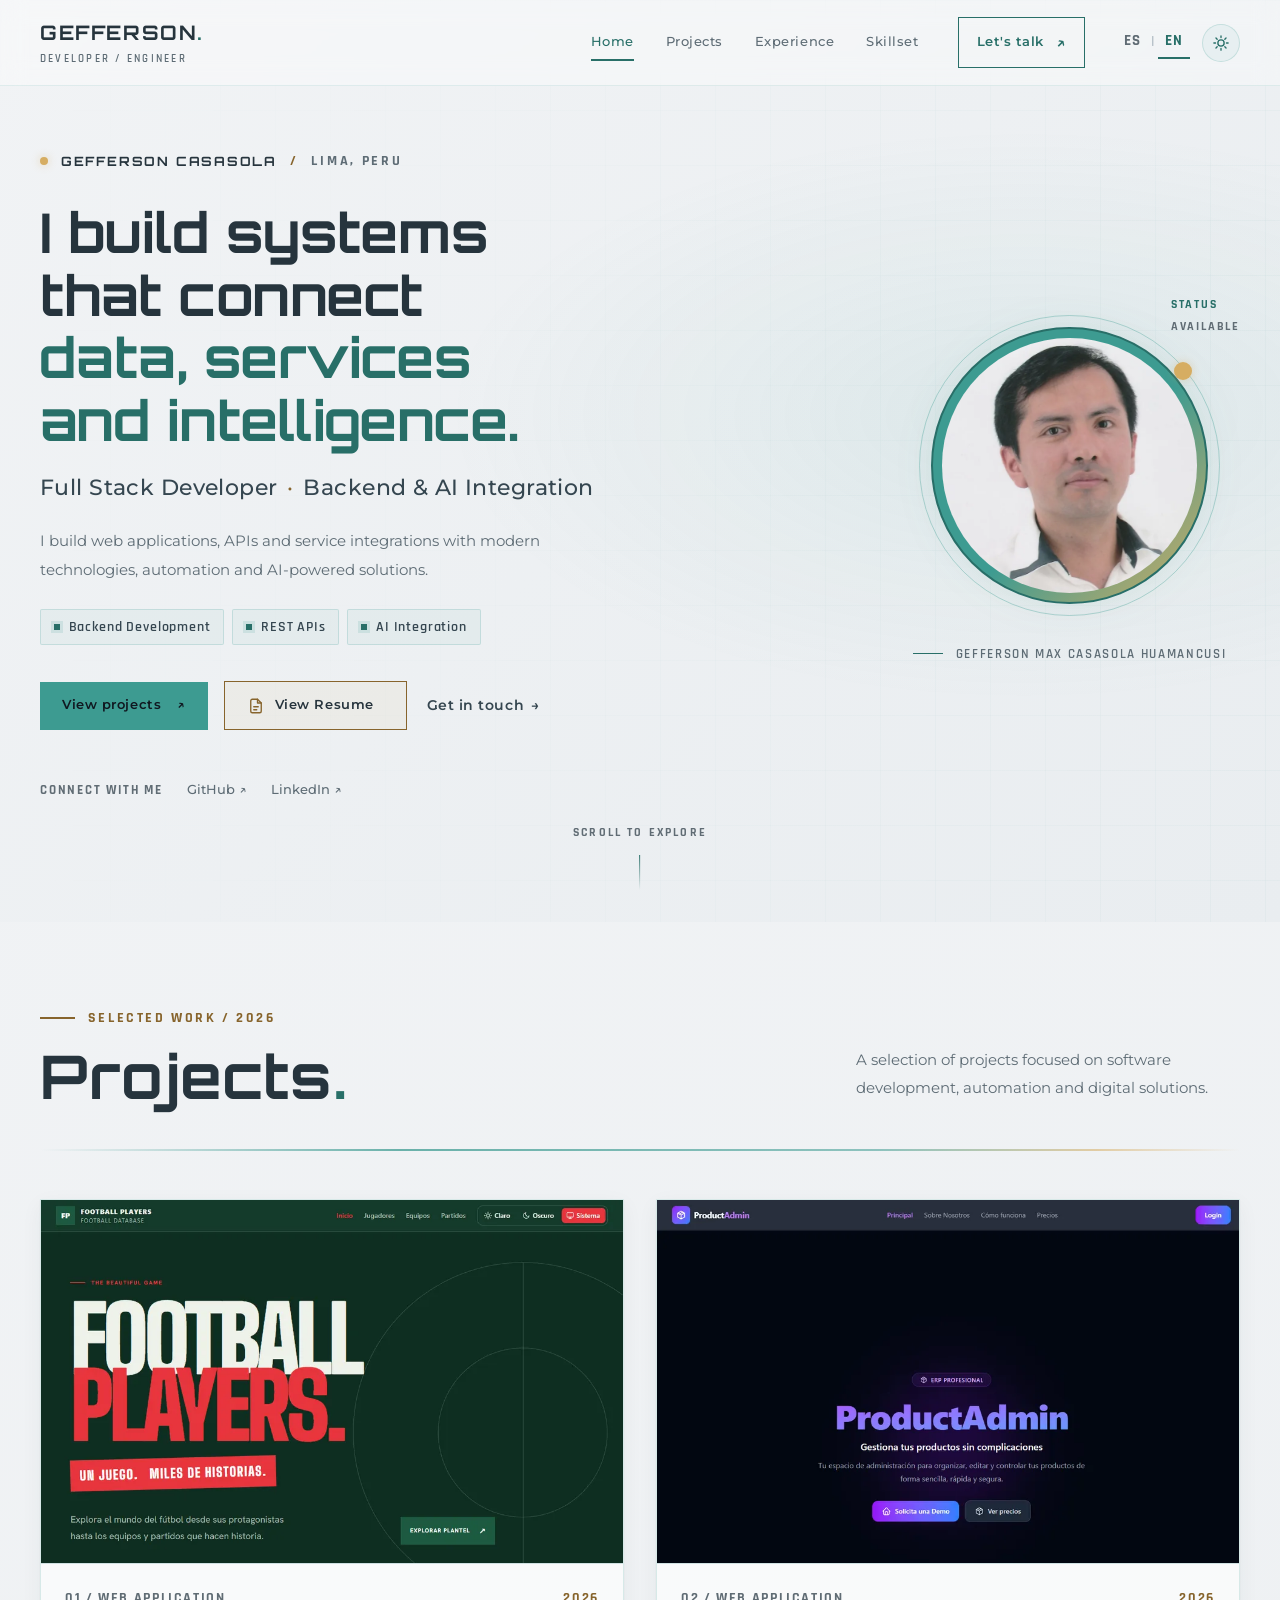
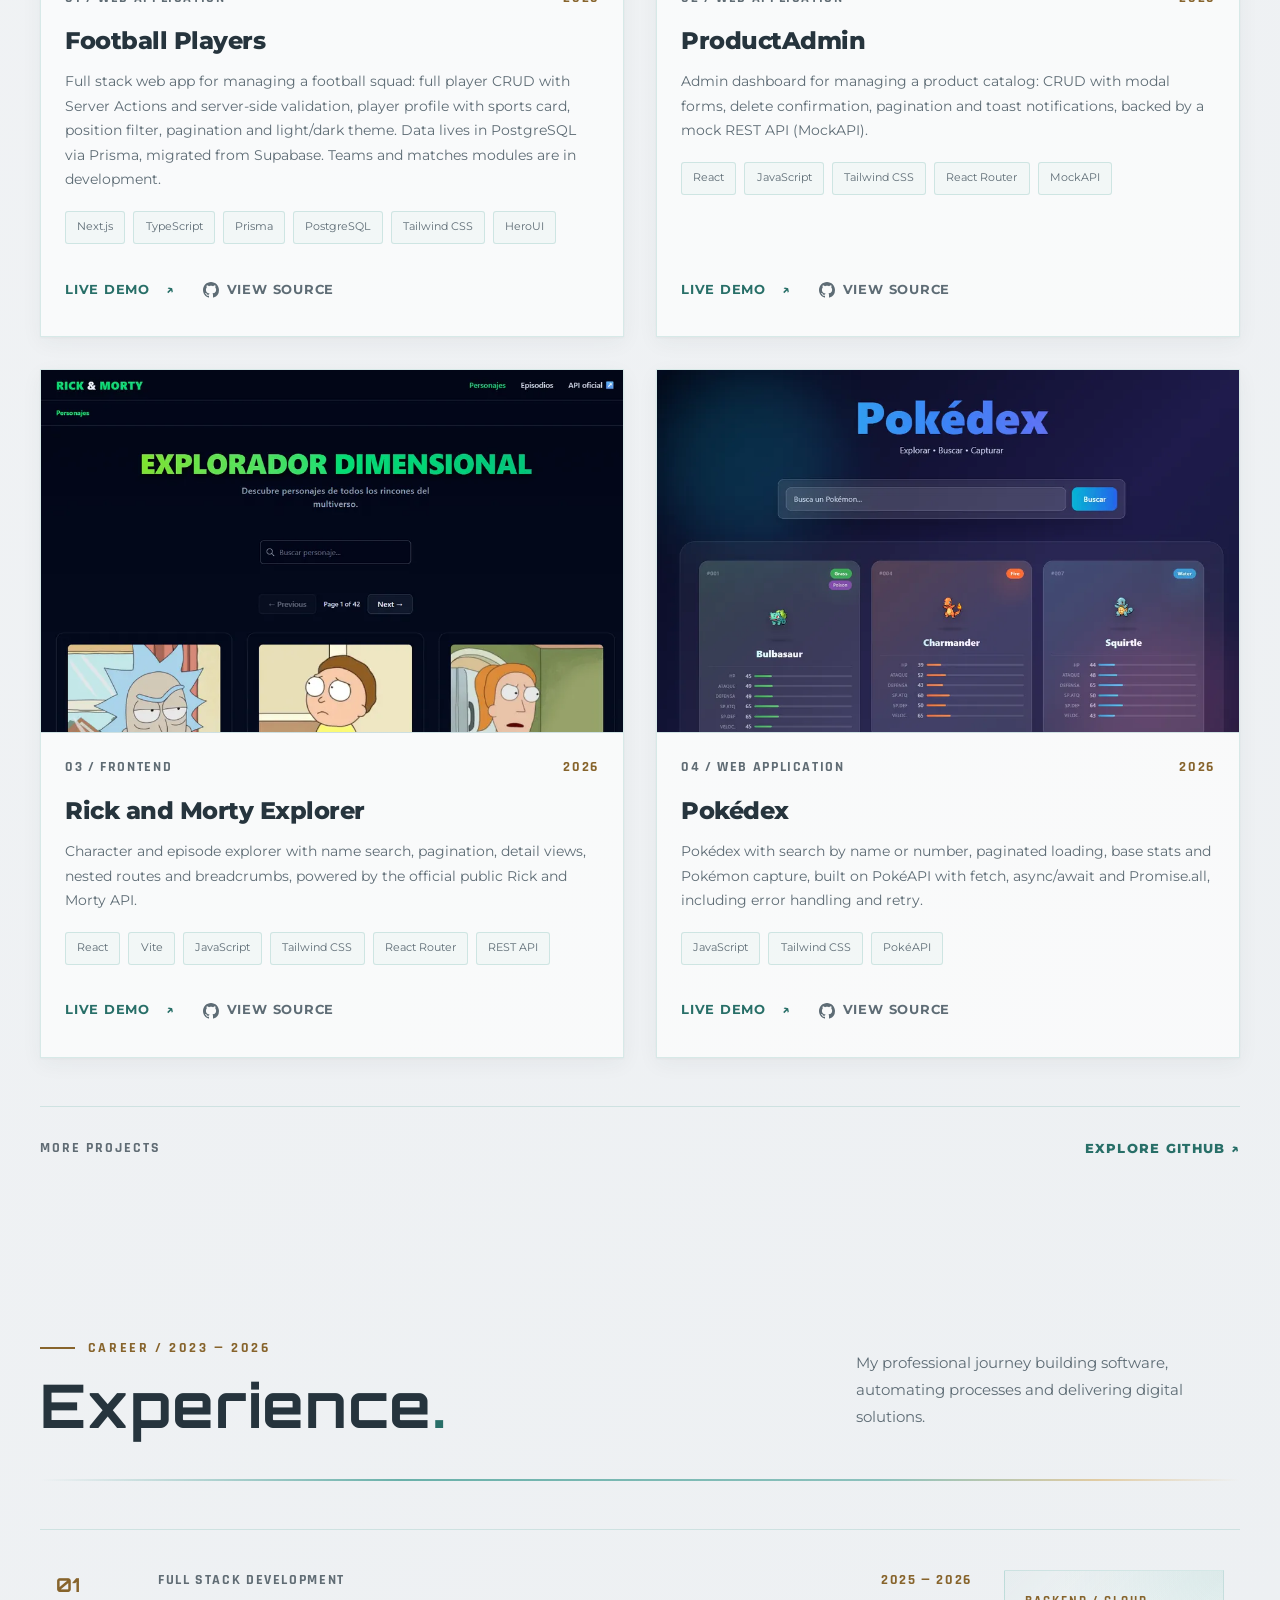
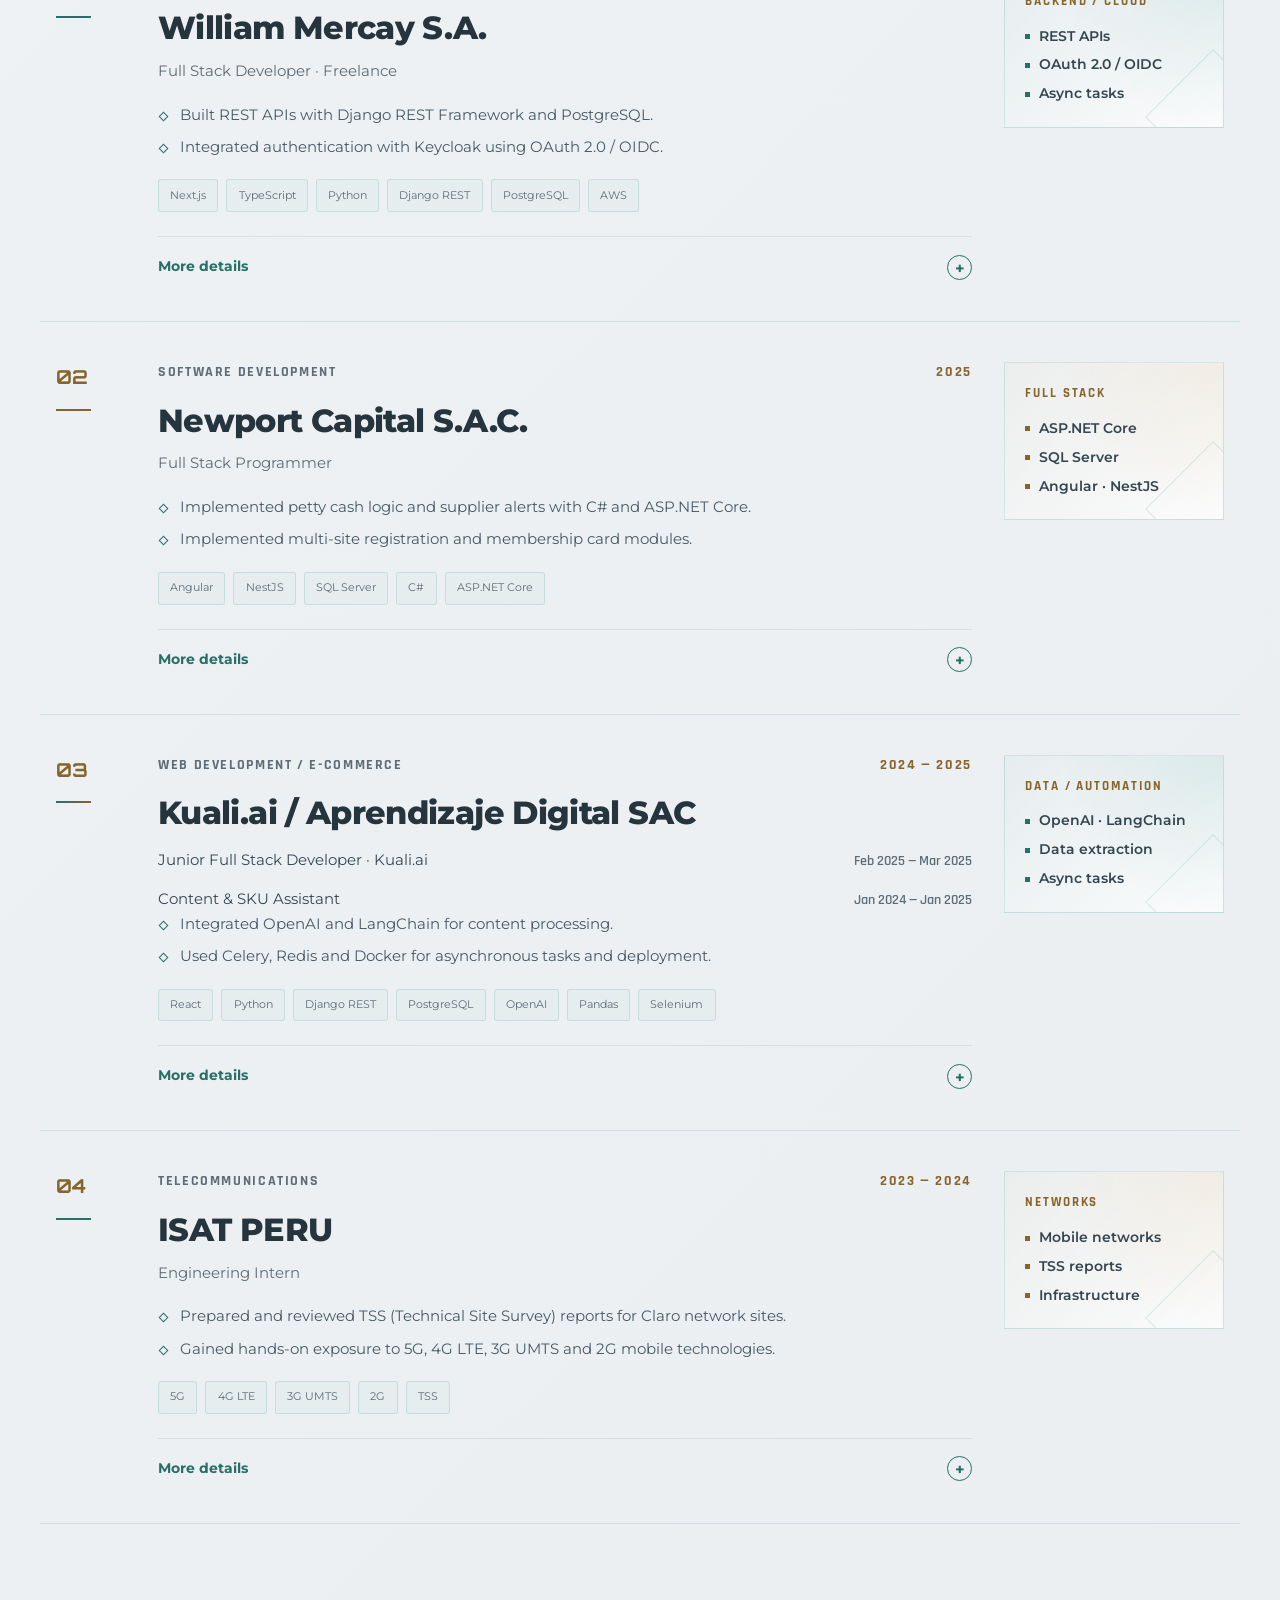
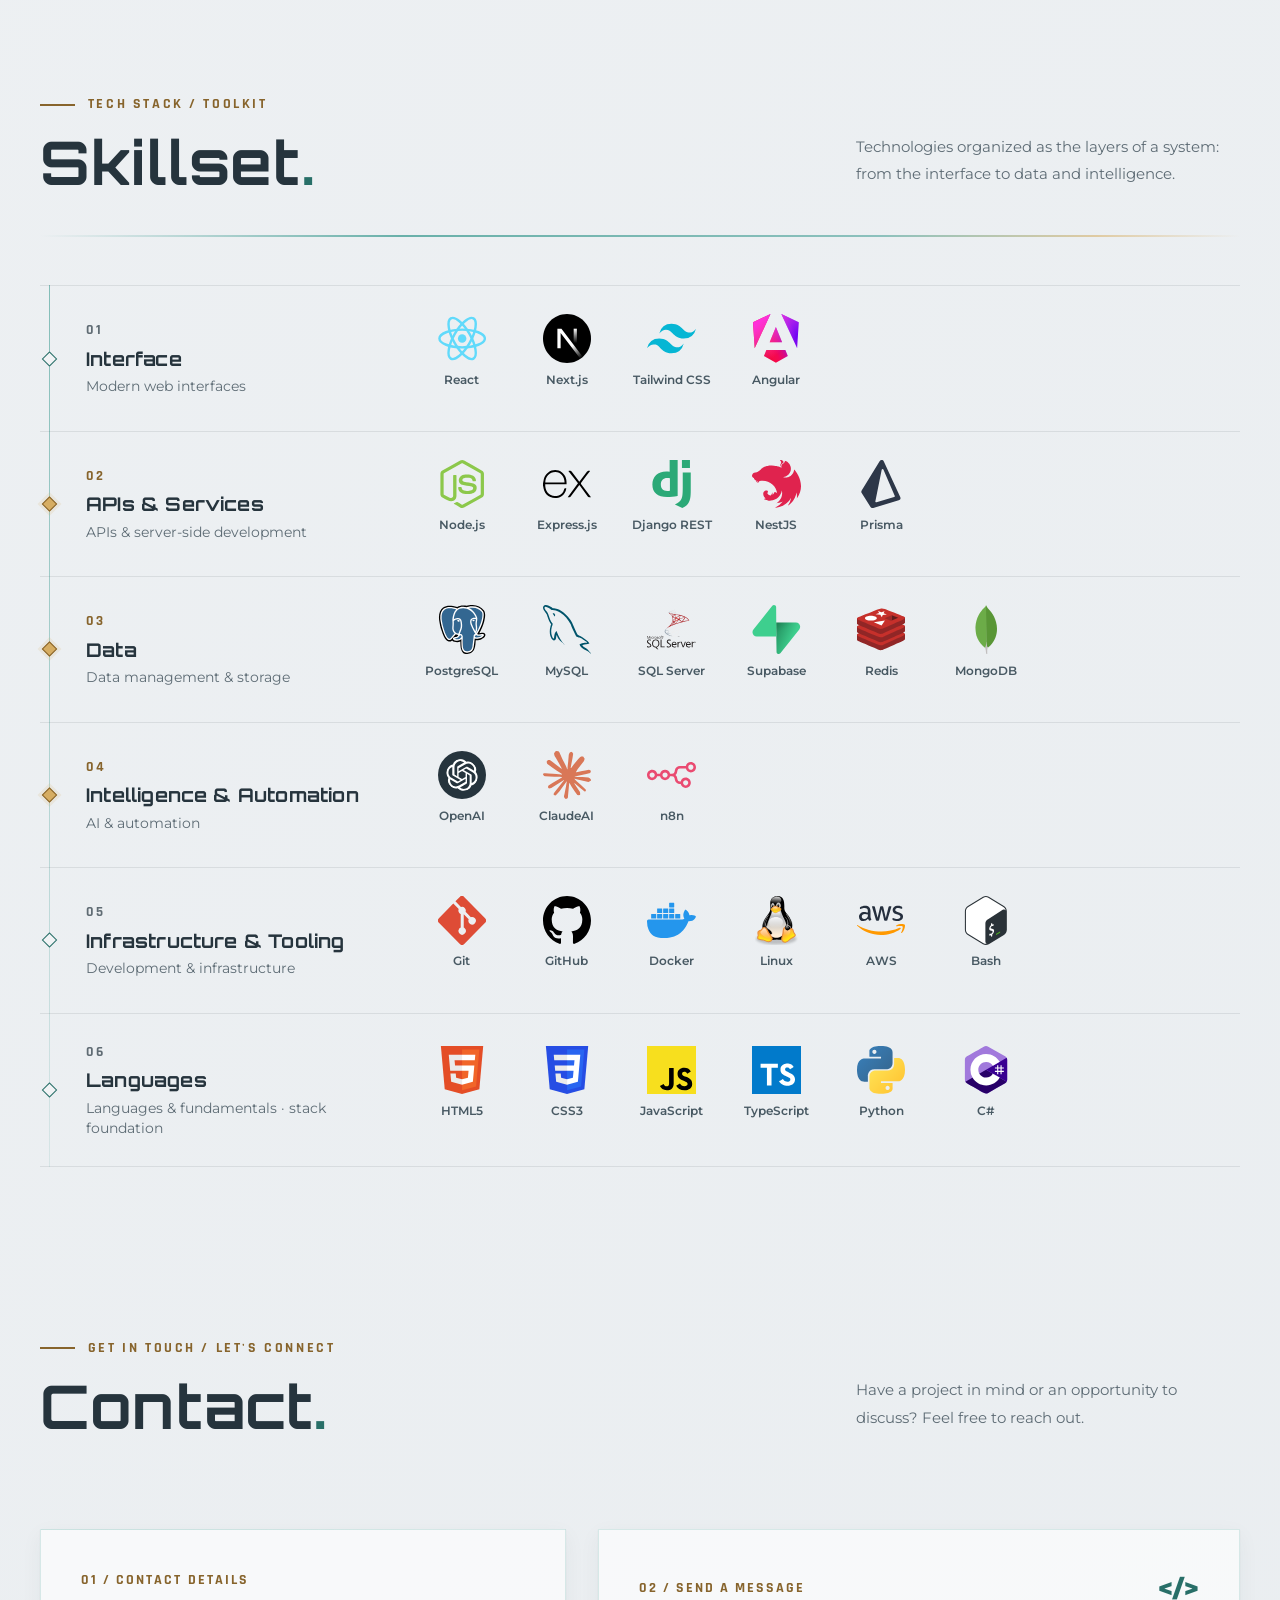
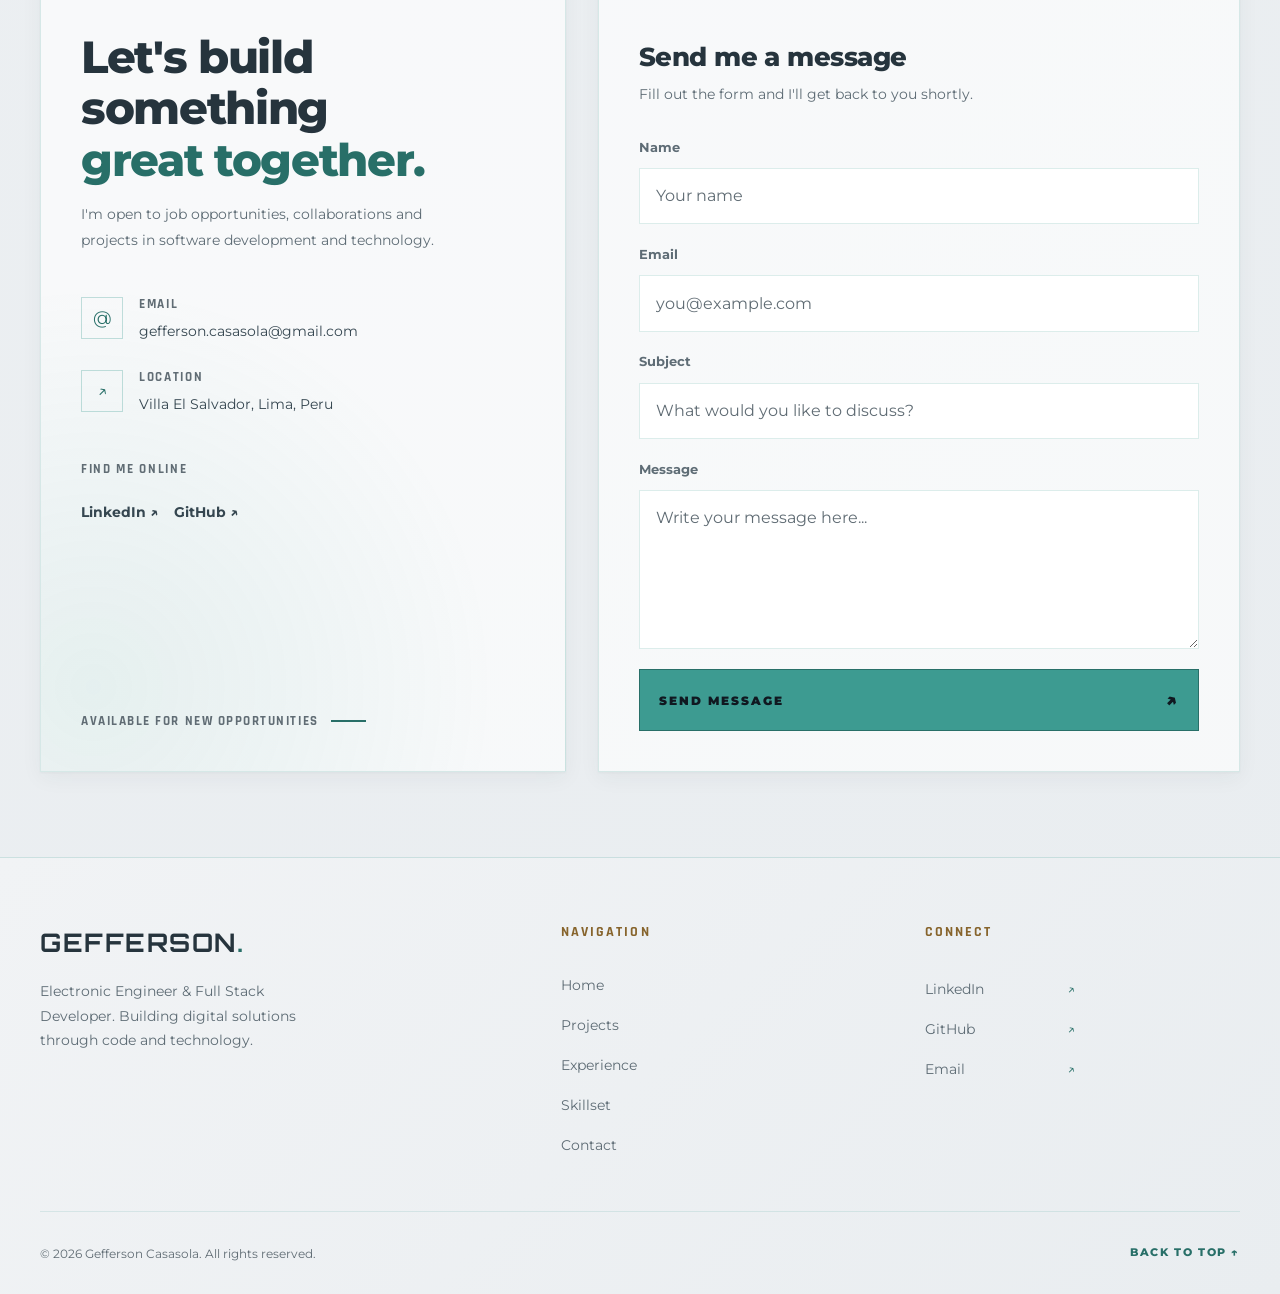
==== commit 4343981e: "feat: align English Football Players card with the Spanish page Content\n- Football Players: describ" ====
--- a/en/index.html
+++ b/en/index.html
@@ -3,7 +3,9 @@
   <head>
     <meta charset="UTF-8" />
     <meta name="viewport" content="width=device-width, initial-scale=1.0" />
-    <title>Gefferson Casasola | Electronic Engineer & Full Stack Developer</title>
+    <title>
+      Gefferson Casasola | Electronic Engineer & Full Stack Developer
+    </title>
     <meta
       name="description"
       content="Portfolio of Gefferson Casasola, Electronic Engineering graduate and Full Stack Developer building web applications, backend solutions, process automation and technology integrations."
@@ -15,21 +17,26 @@
          wrong theme). Saved choice > OS preference > dark (default). -->
     <script>
       (function () {
-        var theme = 'dark';
+        var theme = "dark";
         try {
-          var saved = localStorage.getItem('theme');
-          if (saved === 'light' || saved === 'dark') theme = saved;
-          else if (window.matchMedia('(prefers-color-scheme: light)').matches) theme = 'light';
+          var saved = localStorage.getItem("theme");
+          if (saved === "light" || saved === "dark") theme = saved;
+          else if (window.matchMedia("(prefers-color-scheme: light)").matches)
+            theme = "light";
         } catch (e) {}
-        document.documentElement.setAttribute('data-theme', theme);
+        document.documentElement.setAttribute("data-theme", theme);
 
         // Motion: enable scroll reveals only if allowed and supported.
         // Safety net: if reveal.js has not started within 3 s, show everything.
         var root = document.documentElement;
-        if ('IntersectionObserver' in window && !window.matchMedia('(prefers-reduced-motion: reduce)').matches) {
-          root.classList.add('motion');
+        if (
+          "IntersectionObserver" in window &&
+          !window.matchMedia("(prefers-reduced-motion: reduce)").matches
+        ) {
+          root.classList.add("motion");
           window.setTimeout(function () {
-            if (!root.classList.contains('motion-ready')) root.classList.remove('motion');
+            if (!root.classList.contains("motion-ready"))
+              root.classList.remove("motion");
           }, 3000);
         }
       })();
@@ -37,13 +44,28 @@
 
     <!-- Canonical + language alternates -->
     <link rel="canonical" href="https://gefferson-portfolio.vercel.app/en/" />
-    <link rel="alternate" hreflang="es" href="https://gefferson-portfolio.vercel.app/" />
-    <link rel="alternate" hreflang="en" href="https://gefferson-portfolio.vercel.app/en/" />
-    <link rel="alternate" hreflang="x-default" href="https://gefferson-portfolio.vercel.app/" />
+    <link
+      rel="alternate"
+      hreflang="es"
+      href="https://gefferson-portfolio.vercel.app/"
+    />
+    <link
+      rel="alternate"
+      hreflang="en"
+      href="https://gefferson-portfolio.vercel.app/en/"
+    />
+    <link
+      rel="alternate"
+      hreflang="x-default"
+      href="https://gefferson-portfolio.vercel.app/"
+    />
 
     <!-- Open Graph / Social -->
     <meta property="og:type" content="website" />
-    <meta property="og:url" content="https://gefferson-portfolio.vercel.app/en/" />
+    <meta
+      property="og:url"
+      content="https://gefferson-portfolio.vercel.app/en/"
+    />
     <meta property="og:locale" content="en_US" />
     <meta property="og:locale:alternate" content="es_PE" />
     <meta property="og:site_name" content="Gefferson Casasola" />
@@ -55,15 +77,28 @@
       property="og:description"
       content="Web applications, backend solutions, process automation and technology integrations."
     />
-    <meta property="og:image" content="https://gefferson-portfolio.vercel.app/assets/img/og/og-en.jpg" />
+    <meta
+      property="og:image"
+      content="https://gefferson-portfolio.vercel.app/assets/img/og/og-en.jpg"
+    />
     <meta property="og:image:width" content="1200" />
     <meta property="og:image:height" content="630" />
-    <meta property="og:image:alt" content="Portfolio of Gefferson Casasola, Electronic Engineer and Full Stack Developer" />
+    <meta
+      property="og:image:alt"
+      content="Portfolio of Gefferson Casasola, Electronic Engineer and Full Stack Developer"
+    />
     <meta name="twitter:card" content="summary_large_image" />
 
     <!-- Icons -->
-    <link rel="icon" href="../assets/img/icons/favicon.svg" type="image/svg+xml" />
-    <link rel="apple-touch-icon" href="../assets/img/icons/apple-touch-icon.png" />
+    <link
+      rel="icon"
+      href="../assets/img/icons/favicon.svg"
+      type="image/svg+xml"
+    />
+    <link
+      rel="apple-touch-icon"
+      href="../assets/img/icons/apple-touch-icon.png"
+    />
 
     <!-- Fonts -->
     <link rel="preconnect" href="https://fonts.googleapis.com" />
@@ -118,25 +153,55 @@
   </head>
   <body>
     <!-- Shared inline icons (referenced with <use>) -->
-    <svg width="0" height="0" style="position: absolute" aria-hidden="true" focusable="false">
+    <svg
+      width="0"
+      height="0"
+      style="position: absolute"
+      aria-hidden="true"
+      focusable="false"
+    >
       <symbol id="icon-github" viewBox="0 0 16 16">
-        <path fill="currentColor" d="M8 0C3.58 0 0 3.58 0 8c0 3.54 2.29 6.53 5.47 7.59.4.07.55-.17.55-.38 0-.19-.01-.82-.01-1.49-2.01.37-2.53-.49-2.69-.94-.09-.23-.48-.94-.82-1.13-.28-.15-.68-.52-.01-.53.63-.01 1.08.58 1.23.82.72 1.21 1.87.87 2.33.66.07-.52.28-.87.51-1.07-1.78-.2-3.64-.89-3.64-3.95 0-.87.31-1.59.82-2.15-.08-.2-.36-1.02.08-2.12 0 0 .67-.21 2.2.82.64-.18 1.32-.27 2-.27.68 0 1.36.09 2 .27 1.53-1.04 2.2-.82 2.2-.82.44 1.1.16 1.92.08 2.12.51.56.82 1.27.82 2.15 0 3.07-1.87 3.75-3.65 3.95.29.25.54.73.54 1.48 0 1.07-.01 1.93-.01 2.2 0 .21.15.46.55.38A8.01 8.01 0 0 0 16 8c0-4.42-3.58-8-8-8z" />
+        <path
+          fill="currentColor"
+          d="M8 0C3.58 0 0 3.58 0 8c0 3.54 2.29 6.53 5.47 7.59.4.07.55-.17.55-.38 0-.19-.01-.82-.01-1.49-2.01.37-2.53-.49-2.69-.94-.09-.23-.48-.94-.82-1.13-.28-.15-.68-.52-.01-.53.63-.01 1.08.58 1.23.82.72 1.21 1.87.87 2.33.66.07-.52.28-.87.51-1.07-1.78-.2-3.64-.89-3.64-3.95 0-.87.31-1.59.82-2.15-.08-.2-.36-1.02.08-2.12 0 0 .67-.21 2.2.82.64-.18 1.32-.27 2-.27.68 0 1.36.09 2 .27 1.53-1.04 2.2-.82 2.2-.82.44 1.1.16 1.92.08 2.12.51.56.82 1.27.82 2.15 0 3.07-1.87 3.75-3.65 3.95.29.25.54.73.54 1.48 0 1.07-.01 1.93-.01 2.2 0 .21.15.46.55.38A8.01 8.01 0 0 0 16 8c0-4.42-3.58-8-8-8z"
+        />
       </symbol>
       <symbol id="icon-resume" viewBox="0 0 24 24">
-        <g fill="none" stroke="currentColor" stroke-width="1.8" stroke-linecap="round" stroke-linejoin="round">
-          <path d="M14 3H7a2 2 0 0 0-2 2v14a2 2 0 0 0 2 2h10a2 2 0 0 0 2-2V8z" />
+        <g
+          fill="none"
+          stroke="currentColor"
+          stroke-width="1.8"
+          stroke-linecap="round"
+          stroke-linejoin="round"
+        >
+          <path
+            d="M14 3H7a2 2 0 0 0-2 2v14a2 2 0 0 0 2 2h10a2 2 0 0 0 2-2V8z"
+          />
           <path d="M14 3v5h5" />
           <path d="M9 13h6M9 17h4" />
         </g>
       </symbol>
       <symbol id="icon-sun" viewBox="0 0 24 24">
-        <g fill="none" stroke="currentColor" stroke-width="1.8" stroke-linecap="round">
+        <g
+          fill="none"
+          stroke="currentColor"
+          stroke-width="1.8"
+          stroke-linecap="round"
+        >
           <circle cx="12" cy="12" r="4.2" />
-          <path d="M12 2.5v2.2M12 19.3v2.2M2.5 12h2.2M19.3 12h2.2M5.3 5.3l1.6 1.6M17.1 17.1l1.6 1.6M5.3 18.7l1.6-1.6M17.1 6.9l1.6-1.6" />
+          <path
+            d="M12 2.5v2.2M12 19.3v2.2M2.5 12h2.2M19.3 12h2.2M5.3 5.3l1.6 1.6M17.1 17.1l1.6 1.6M5.3 18.7l1.6-1.6M17.1 6.9l1.6-1.6"
+          />
         </g>
       </symbol>
       <symbol id="icon-moon" viewBox="0 0 24 24">
-        <path fill="none" stroke="currentColor" stroke-width="1.8" stroke-linejoin="round" d="M20.2 14.6A8.5 8.5 0 0 1 9.4 3.8a8.5 8.5 0 1 0 10.8 10.8z" />
+        <path
+          fill="none"
+          stroke="currentColor"
+          stroke-width="1.8"
+          stroke-linejoin="round"
+          d="M20.2 14.6A8.5 8.5 0 0 1 9.4 3.8a8.5 8.5 0 1 0 10.8 10.8z"
+        />
       </symbol>
     </svg>
 
@@ -146,7 +211,11 @@
       <!-- NAVBAR -->
       <nav id="navbar" class="navbar" aria-label="Main navigation">
         <div class="navbar-container">
-          <a href="#home" class="navbar-brand" aria-label="Gefferson, back to top">
+          <a
+            href="#home"
+            class="navbar-brand"
+            aria-label="Gefferson, back to top"
+          >
             <span class="brand-name">GEFFERSON<span>.</span></span>
             <span class="brand-caption">DEVELOPER / ENGINEER</span>
           </a>
@@ -167,7 +236,11 @@
 
           <div class="navbar-menu" id="navbar-menu">
             <ul class="navbar-links">
-              <li><a href="#home" class="nav-link active" aria-current="true">Home</a></li>
+              <li>
+                <a href="#home" class="nav-link active" aria-current="true"
+                  >Home</a
+                >
+              </li>
               <li><a href="#portfolio" class="nav-link">Projects</a></li>
               <li><a href="#experience" class="nav-link">Experience</a></li>
               <li><a href="#skillset" class="nav-link">Skillset</a></li>
@@ -180,9 +253,24 @@
 
           <div class="navbar-tools">
             <div class="lang-switch" role="group" aria-label="Language">
-              <a href="../" class="lang-link" hreflang="es" lang="es" aria-label="Versión en español">ES</a>
+              <a
+                href="../"
+                class="lang-link"
+                hreflang="es"
+                lang="es"
+                aria-label="Versión en español"
+                >ES</a
+              >
               <span aria-hidden="true">|</span>
-              <a href="./" class="lang-link active" hreflang="en" lang="en" aria-current="true" aria-label="English (current language)">EN</a>
+              <a
+                href="./"
+                class="lang-link active"
+                hreflang="en"
+                lang="en"
+                aria-current="true"
+                aria-label="English (current language)"
+                >EN</a
+              >
             </div>
 
             <button
@@ -193,8 +281,12 @@
               aria-pressed="false"
               title="Switch between light and dark mode"
             >
-              <svg class="icon-moon" aria-hidden="true" focusable="false"><use href="#icon-moon" /></svg>
-              <svg class="icon-sun" aria-hidden="true" focusable="false"><use href="#icon-sun" /></svg>
+              <svg class="icon-moon" aria-hidden="true" focusable="false">
+                <use href="#icon-moon" />
+              </svg>
+              <svg class="icon-sun" aria-hidden="true" focusable="false">
+                <use href="#icon-sun" />
+              </svg>
             </button>
           </div>
         </div>
@@ -227,7 +319,12 @@
               modern technologies, automation and AI-powered solutions.
             </p>
 
-            <ul class="hero-tags" aria-label="Focus areas" data-hero style="--hero-step: 4">
+            <ul
+              class="hero-tags"
+              aria-label="Focus areas"
+              data-hero
+              style="--hero-step: 4"
+            >
               <li>Backend Development</li>
               <li>REST APIs</li>
               <li>AI Integration</li>
@@ -244,7 +341,9 @@
                 target="_blank"
                 rel="noopener noreferrer"
               >
-                <svg aria-hidden="true" focusable="false"><use href="#icon-resume" /></svg>
+                <svg aria-hidden="true" focusable="false">
+                  <use href="#icon-resume" />
+                </svg>
                 View Resume<span class="sr-only"> (opens in a new tab)</span>
               </a>
 
@@ -291,7 +390,10 @@
                 />
               </div>
 
-              <div class="hero-decoration hero-decoration-top" aria-hidden="true">
+              <div
+                class="hero-decoration hero-decoration-top"
+                aria-hidden="true"
+              >
                 <span>STATUS</span>
                 <span>AVAILABLE</span>
               </div>
@@ -321,7 +423,9 @@
                 <span class="eyebrow-line" aria-hidden="true"></span>
                 SELECTED WORK / 2026
               </span>
-              <h2 class="section-title" id="portfolio-title">Projects<span>.</span></h2>
+              <h2 class="section-title" id="portfolio-title">
+                Projects<span>.</span>
+              </h2>
             </div>
 
             <p class="section-description" data-reveal="fade">
@@ -363,15 +467,21 @@
                 <h3>Football Players</h3>
 
                 <p>
-                  Web app for managing a football squad: full player CRUD backed by Supabase, player detail view, position filter and light/dark theme. Teams and matches modules are in development.
+                  Full stack web app for managing a football squad: full player
+                  CRUD with Server Actions and server-side validation, player
+                  profile with sports card, position filter, pagination and
+                  light/dark theme. Data lives in PostgreSQL via Prisma,
+                  migrated from Supabase. Teams and matches modules are in
+                  development.
                 </p>
 
                 <ul class="portfolio-tags" aria-label="Technologies">
-                  <li>React</li>
-                  <li>JavaScript</li>
-                  <li>Supabase</li>
+                  <li>Next.js</li>
+                  <li>TypeScript</li>
+                  <li>Prisma</li>
+                  <li>PostgreSQL</li>
                   <li>Tailwind CSS</li>
-                  <li>React Router</li>
+                  <li>HeroUI</li>
                 </ul>
 
                 <div class="portfolio-links">
@@ -381,7 +491,9 @@
                     rel="noopener noreferrer"
                     class="portfolio-link"
                   >
-                    Live demo<span class="sr-only">: Football Players (opens in a new tab)</span>
+                    Live demo<span class="sr-only"
+                      >: Football Players (opens in a new tab)</span
+                    >
                     <span aria-hidden="true">↗</span>
                   </a>
 
@@ -391,8 +503,13 @@
                     rel="noopener noreferrer"
                     class="portfolio-link portfolio-link-source"
                   >
-                    <svg aria-hidden="true" focusable="false"><use href="#icon-github" /></svg>
-                    View source<span class="sr-only">: Football Players repository on GitHub (opens in a new tab)</span>
+                    <svg aria-hidden="true" focusable="false">
+                      <use href="#icon-github" />
+                    </svg>
+                    View source<span class="sr-only"
+                      >: Football Players repository on GitHub (opens in a new
+                      tab)</span
+                    >
                   </a>
                 </div>
               </div>
@@ -428,7 +545,9 @@
                 <h3>ProductAdmin</h3>
 
                 <p>
-                  Admin dashboard for managing a product catalog: CRUD with modal forms, delete confirmation, pagination and toast notifications, backed by a mock REST API (MockAPI).
+                  Admin dashboard for managing a product catalog: CRUD with
+                  modal forms, delete confirmation, pagination and toast
+                  notifications, backed by a mock REST API (MockAPI).
                 </p>
 
                 <ul class="portfolio-tags" aria-label="Technologies">
@@ -446,7 +565,9 @@
                     rel="noopener noreferrer"
                     class="portfolio-link"
                   >
-                    Live demo<span class="sr-only">: ProductAdmin (opens in a new tab)</span>
+                    Live demo<span class="sr-only"
+                      >: ProductAdmin (opens in a new tab)</span
+                    >
                     <span aria-hidden="true">↗</span>
                   </a>
 
@@ -456,8 +577,13 @@
                     rel="noopener noreferrer"
                     class="portfolio-link portfolio-link-source"
                   >
-                    <svg aria-hidden="true" focusable="false"><use href="#icon-github" /></svg>
-                    View source<span class="sr-only">: ProductAdmin repository on GitHub (opens in a new tab)</span>
+                    <svg aria-hidden="true" focusable="false">
+                      <use href="#icon-github" />
+                    </svg>
+                    View source<span class="sr-only"
+                      >: ProductAdmin repository on GitHub (opens in a new
+                      tab)</span
+                    >
                   </a>
                 </div>
               </div>
@@ -493,7 +619,9 @@
                 <h3>Rick and Morty Explorer</h3>
 
                 <p>
-                  Character and episode explorer with name search, pagination, detail views, nested routes and breadcrumbs, powered by the official public Rick and Morty API.
+                  Character and episode explorer with name search, pagination,
+                  detail views, nested routes and breadcrumbs, powered by the
+                  official public Rick and Morty API.
                 </p>
 
                 <ul class="portfolio-tags" aria-label="Technologies">
@@ -512,7 +640,9 @@
                     rel="noopener noreferrer"
                     class="portfolio-link"
                   >
-                    Live demo<span class="sr-only">: Rick and Morty Explorer (opens in a new tab)</span>
+                    Live demo<span class="sr-only"
+                      >: Rick and Morty Explorer (opens in a new tab)</span
+                    >
                     <span aria-hidden="true">↗</span>
                   </a>
 
@@ -522,8 +652,13 @@
                     rel="noopener noreferrer"
                     class="portfolio-link portfolio-link-source"
                   >
-                    <svg aria-hidden="true" focusable="false"><use href="#icon-github" /></svg>
-                    View source<span class="sr-only">: Rick and Morty Explorer repository on GitHub (opens in a new tab)</span>
+                    <svg aria-hidden="true" focusable="false">
+                      <use href="#icon-github" />
+                    </svg>
+                    View source<span class="sr-only"
+                      >: Rick and Morty Explorer repository on GitHub (opens in
+                      a new tab)</span
+                    >
                   </a>
                 </div>
               </div>
@@ -559,7 +694,10 @@
                 <h3>Pokédex</h3>
 
                 <p>
-                  Pokédex with search by name or number, paginated loading, base stats and Pokémon capture, built on PokéAPI with fetch, async/await and Promise.all, including error handling and retry.
+                  Pokédex with search by name or number, paginated loading, base
+                  stats and Pokémon capture, built on PokéAPI with fetch,
+                  async/await and Promise.all, including error handling and
+                  retry.
                 </p>
 
                 <ul class="portfolio-tags" aria-label="Technologies">
@@ -575,7 +713,9 @@
                     rel="noopener noreferrer"
                     class="portfolio-link"
                   >
-                    Live demo<span class="sr-only">: Pokédex (opens in a new tab)</span>
+                    Live demo<span class="sr-only"
+                      >: Pokédex (opens in a new tab)</span
+                    >
                     <span aria-hidden="true">↗</span>
                   </a>
 
@@ -585,8 +725,12 @@
                     rel="noopener noreferrer"
                     class="portfolio-link portfolio-link-source"
                   >
-                    <svg aria-hidden="true" focusable="false"><use href="#icon-github" /></svg>
-                    View source<span class="sr-only">: Pokédex repository on GitHub (opens in a new tab)</span>
+                    <svg aria-hidden="true" focusable="false">
+                      <use href="#icon-github" />
+                    </svg>
+                    View source<span class="sr-only"
+                      >: Pokédex repository on GitHub (opens in a new tab)</span
+                    >
                   </a>
                 </div>
               </div>
@@ -616,7 +760,9 @@
                 <span class="eyebrow-line" aria-hidden="true"></span>
                 CAREER / 2023 — 2026
               </span>
-              <h2 class="section-title" id="experience-title">Experience<span>.</span></h2>
+              <h2 class="section-title" id="experience-title">
+                Experience<span>.</span>
+              </h2>
             </div>
 
             <p class="section-description" data-reveal="fade">
@@ -628,7 +774,6 @@
           <hr class="section-divider" data-reveal="line" />
 
           <div class="experience-list" data-reveal-group>
-
             <article class="experience-card" data-reveal>
               <div class="experience-index" aria-hidden="true">
                 <span>01</span>
@@ -644,9 +789,17 @@
                 <h3>William Mercay S.A.</h3>
                 <p class="experience-role">Full Stack Developer · Freelance</p>
 
-                <ul class="experience-highlights" aria-label="Key technical achievements">
-                  <li>Built REST APIs with Django REST Framework and PostgreSQL.</li>
-                  <li>Integrated authentication with Keycloak using OAuth 2.0 / OIDC.</li>
+                <ul
+                  class="experience-highlights"
+                  aria-label="Key technical achievements"
+                >
+                  <li>
+                    Built REST APIs with Django REST Framework and PostgreSQL.
+                  </li>
+                  <li>
+                    Integrated authentication with Keycloak using OAuth 2.0 /
+                    OIDC.
+                  </li>
                 </ul>
 
                 <ul class="experience-tags" aria-label="Technologies">
@@ -660,21 +813,37 @@
 
                 <details class="experience-details">
                   <summary>
-                    <span>More details<span class="sr-only"> for William Mercay S.A.</span></span>
+                    <span
+                      >More details<span class="sr-only">
+                        for William Mercay S.A.</span
+                      ></span
+                    >
                     <span class="details-icon" aria-hidden="true">+</span>
                   </summary>
 
                   <div class="experience-description">
                     <ul>
-                      <li>Developed web applications for legal and accounting consulting services.</li>
-                      <li>Set up asynchronous task processing with Celery and Redis.</li>
-                      <li>Used Docker and AWS services for the development environment.</li>
+                      <li>
+                        Developed web applications for legal and accounting
+                        consulting services.
+                      </li>
+                      <li>
+                        Set up asynchronous task processing with Celery and
+                        Redis.
+                      </li>
+                      <li>
+                        Used Docker and AWS services for the development
+                        environment.
+                      </li>
                     </ul>
                   </div>
                 </details>
               </div>
 
-              <aside class="experience-focus visual-one" aria-label="Technical focus: William Mercay S.A.">
+              <aside
+                class="experience-focus visual-one"
+                aria-label="Technical focus: William Mercay S.A."
+              >
                 <span class="experience-focus-area">BACKEND / CLOUD</span>
                 <ul>
                   <li>REST APIs</li>
@@ -699,9 +868,18 @@
                 <h3>Newport Capital S.A.C.</h3>
                 <p class="experience-role">Full Stack Programmer</p>
 
-                <ul class="experience-highlights" aria-label="Key technical achievements">
-                  <li>Implemented petty cash logic and supplier alerts with C# and ASP.NET Core.</li>
-                  <li>Implemented multi-site registration and membership card modules.</li>
+                <ul
+                  class="experience-highlights"
+                  aria-label="Key technical achievements"
+                >
+                  <li>
+                    Implemented petty cash logic and supplier alerts with C# and
+                    ASP.NET Core.
+                  </li>
+                  <li>
+                    Implemented multi-site registration and membership card
+                    modules.
+                  </li>
                 </ul>
 
                 <ul class="experience-tags" aria-label="Technologies">
@@ -714,13 +892,20 @@
 
                 <details class="experience-details">
                   <summary>
-                    <span>More details<span class="sr-only"> for Newport Capital S.A.C.</span></span>
+                    <span
+                      >More details<span class="sr-only">
+                        for Newport Capital S.A.C.</span
+                      ></span
+                    >
                     <span class="details-icon" aria-hidden="true">+</span>
                   </summary>
 
                   <div class="experience-description">
                     <ul>
-                      <li>Developed and maintained features for a casino management platform.</li>
+                      <li>
+                        Developed and maintained features for a casino
+                        management platform.
+                      </li>
                       <li>Built features for meal-planning templates.</li>
                       <li>Managed data and queries with SQL Server.</li>
                     </ul>
@@ -728,7 +913,10 @@
                 </details>
               </div>
 
-              <aside class="experience-focus visual-two" aria-label="Technical focus: Newport Capital S.A.C.">
+              <aside
+                class="experience-focus visual-two"
+                aria-label="Technical focus: Newport Capital S.A.C."
+              >
                 <span class="experience-focus-area">FULL STACK</span>
                 <ul>
                   <li>ASP.NET Core</li>
@@ -752,7 +940,9 @@
 
                 <h3>Kuali.ai / Aprendizaje Digital SAC</h3>
                 <div class="experience-position">
-                  <p class="experience-role">Junior Full Stack Developer · Kuali.ai</p>
+                  <p class="experience-role">
+                    Junior Full Stack Developer · Kuali.ai
+                  </p>
                   <span>Feb 2025 — Mar 2025</span>
                 </div>
                 <div class="experience-position">
@@ -760,9 +950,17 @@
                   <span>Jan 2024 — Jan 2025</span>
                 </div>
 
-                <ul class="experience-highlights" aria-label="Key technical achievements">
-                  <li>Integrated OpenAI and LangChain for content processing.</li>
-                  <li>Used Celery, Redis and Docker for asynchronous tasks and deployment.</li>
+                <ul
+                  class="experience-highlights"
+                  aria-label="Key technical achievements"
+                >
+                  <li>
+                    Integrated OpenAI and LangChain for content processing.
+                  </li>
+                  <li>
+                    Used Celery, Redis and Docker for asynchronous tasks and
+                    deployment.
+                  </li>
                 </ul>
 
                 <ul class="experience-tags" aria-label="Technologies">
@@ -777,28 +975,52 @@
 
                 <details class="experience-details">
                   <summary>
-                    <span>More details<span class="sr-only"> for Kuali.ai / Aprendizaje Digital SAC</span></span>
+                    <span
+                      >More details<span class="sr-only">
+                        for Kuali.ai / Aprendizaje Digital SAC</span
+                      ></span
+                    >
                     <span class="details-icon" aria-hidden="true">+</span>
                   </summary>
 
                   <div class="experience-description">
                     <strong>Junior Full Stack Developer — Kuali.ai</strong>
                     <ul>
-                      <li>Developed a web application to automate content and SKU management workflows.</li>
-                      <li>Implemented features with React, Django REST Framework and PostgreSQL.</li>
+                      <li>
+                        Developed a web application to automate content and SKU
+                        management workflows.
+                      </li>
+                      <li>
+                        Implemented features with React, Django REST Framework
+                        and PostgreSQL.
+                      </li>
                     </ul>
-                    <strong>Content & SKU Assistant — Aprendizaje Digital SAC</strong>
+                    <strong
+                      >Content & SKU Assistant — Aprendizaje Digital SAC</strong
+                    >
                     <ul>
                       <li>Managed and updated product catalogs in VTEX.</li>
-                      <li>Automated data extraction and processing tasks with Python, Selenium and BeautifulSoup.</li>
-                      <li>Generated Excel templates for bulk product imports using Pandas.</li>
-                      <li>Validated product attributes and performed data quality checks.</li>
+                      <li>
+                        Automated data extraction and processing tasks with
+                        Python, Selenium and BeautifulSoup.
+                      </li>
+                      <li>
+                        Generated Excel templates for bulk product imports using
+                        Pandas.
+                      </li>
+                      <li>
+                        Validated product attributes and performed data quality
+                        checks.
+                      </li>
                     </ul>
                   </div>
                 </details>
               </div>
 
-              <aside class="experience-focus visual-three" aria-label="Technical focus: Kuali.ai / Aprendizaje Digital SAC">
+              <aside
+                class="experience-focus visual-three"
+                aria-label="Technical focus: Kuali.ai / Aprendizaje Digital SAC"
+              >
                 <span class="experience-focus-area">DATA / AUTOMATION</span>
                 <ul>
                   <li>OpenAI · LangChain</li>
@@ -823,9 +1045,18 @@
                 <h3>ISAT PERU</h3>
                 <p class="experience-role">Engineering Intern</p>
 
-                <ul class="experience-highlights" aria-label="Key technical achievements">
-                  <li>Prepared and reviewed TSS (Technical Site Survey) reports for Claro network sites.</li>
-                  <li>Gained hands-on exposure to 5G, 4G LTE, 3G UMTS and 2G mobile technologies.</li>
+                <ul
+                  class="experience-highlights"
+                  aria-label="Key technical achievements"
+                >
+                  <li>
+                    Prepared and reviewed TSS (Technical Site Survey) reports
+                    for Claro network sites.
+                  </li>
+                  <li>
+                    Gained hands-on exposure to 5G, 4G LTE, 3G UMTS and 2G
+                    mobile technologies.
+                  </li>
                 </ul>
 
                 <ul class="experience-tags" aria-label="Technologies">
@@ -838,19 +1069,29 @@
 
                 <details class="experience-details">
                   <summary>
-                    <span>More details<span class="sr-only"> for ISAT PERU</span></span>
+                    <span
+                      >More details<span class="sr-only">
+                        for ISAT PERU</span
+                      ></span
+                    >
                     <span class="details-icon" aria-hidden="true">+</span>
                   </summary>
 
                   <div class="experience-description">
                     <ul>
-                      <li>Supported activities related to telecommunications infrastructure.</li>
+                      <li>
+                        Supported activities related to telecommunications
+                        infrastructure.
+                      </li>
                     </ul>
                   </div>
                 </details>
               </div>
 
-              <aside class="experience-focus visual-four" aria-label="Technical focus: ISAT PERU">
+              <aside
+                class="experience-focus visual-four"
+                aria-label="Technical focus: ISAT PERU"
+              >
                 <span class="experience-focus-area">NETWORKS</span>
                 <ul>
                   <li>Mobile networks</li>
@@ -864,7 +1105,11 @@
       </section>
 
       <!-- ========== SKILLS ========== -->
-      <section id="skillset" class="skillset-section" aria-labelledby="skillset-title">
+      <section
+        id="skillset"
+        class="skillset-section"
+        aria-labelledby="skillset-title"
+      >
         <div class="section-container">
           <div class="section-header">
             <div class="section-heading" data-reveal>
@@ -872,7 +1117,9 @@
                 <span class="eyebrow-line" aria-hidden="true"></span>
                 TECH STACK / TOOLKIT
               </span>
-              <h2 class="section-title" id="skillset-title">Skillset<span>.</span></h2>
+              <h2 class="section-title" id="skillset-title">
+                Skillset<span>.</span>
+              </h2>
             </div>
 
             <p class="section-description" data-reveal="fade">
@@ -885,7 +1132,11 @@
 
           <!-- Stack by layers: the system, from interface to foundation -->
           <div class="stack">
-            <span class="stack-bus" aria-hidden="true" data-reveal="trace"></span>
+            <span
+              class="stack-bus"
+              aria-hidden="true"
+              data-reveal="trace"
+            ></span>
 
             <ol class="stack-layers" data-reveal-group>
               <li class="stack-layer" data-reveal>
@@ -895,21 +1146,48 @@
                   <p class="stack-layer-desc">Modern web interfaces</p>
                 </div>
 
-                <ul class="stack-layer-techs" aria-label="Technologies: Interface">
-                  <li class="stack-tech">
-                    <img src="../assets/img/skillset/reactjs.svg" alt="" width="48" height="48" decoding="async" />
+                <ul
+                  class="stack-layer-techs"
+                  aria-label="Technologies: Interface"
+                >
+                  <li class="stack-tech">
+                    <img
+                      src="../assets/img/skillset/reactjs.svg"
+                      alt=""
+                      width="48"
+                      height="48"
+                      decoding="async"
+                    />
                     <span>React</span>
                   </li>
                   <li class="stack-tech">
-                    <img src="../assets/img/skillset/nextjs.svg" alt="" width="48" height="48" decoding="async" />
+                    <img
+                      src="../assets/img/skillset/nextjs.svg"
+                      alt=""
+                      width="48"
+                      height="48"
+                      decoding="async"
+                    />
                     <span>Next.js</span>
                   </li>
                   <li class="stack-tech">
-                    <img src="../assets/img/skillset/tailwindcss.svg" alt="" width="48" height="48" decoding="async" />
+                    <img
+                      src="../assets/img/skillset/tailwindcss.svg"
+                      alt=""
+                      width="48"
+                      height="48"
+                      decoding="async"
+                    />
                     <span>Tailwind CSS</span>
                   </li>
                   <li class="stack-tech">
-                    <img src="../assets/img/skillset/angular.svg" alt="" width="48" height="48" decoding="async" />
+                    <img
+                      src="../assets/img/skillset/angular.svg"
+                      alt=""
+                      width="48"
+                      height="48"
+                      decoding="async"
+                    />
                     <span>Angular</span>
                   </li>
                 </ul>
@@ -918,28 +1196,65 @@
                 <div class="stack-layer-label">
                   <span class="stack-layer-index" aria-hidden="true">02</span>
                   <h3 class="stack-layer-title">APIs &amp; Services</h3>
-                  <p class="stack-layer-desc">APIs &amp; server-side development</p>
-                </div>
-
-                <ul class="stack-layer-techs" aria-label="Technologies: APIs & Services">
-                  <li class="stack-tech">
-                    <img src="../assets/img/skillset/nodejs.svg" alt="" width="48" height="48" decoding="async" />
+                  <p class="stack-layer-desc">
+                    APIs &amp; server-side development
+                  </p>
+                </div>
+
+                <ul
+                  class="stack-layer-techs"
+                  aria-label="Technologies: APIs & Services"
+                >
+                  <li class="stack-tech">
+                    <img
+                      src="../assets/img/skillset/nodejs.svg"
+                      alt=""
+                      width="48"
+                      height="48"
+                      decoding="async"
+                    />
                     <span>Node.js</span>
                   </li>
                   <li class="stack-tech">
-                    <img src="../assets/img/skillset/expressjs-light.svg" alt="" class="logo-on-dark" width="48" height="48" decoding="async" />
+                    <img
+                      src="../assets/img/skillset/expressjs-light.svg"
+                      alt=""
+                      class="logo-on-dark"
+                      width="48"
+                      height="48"
+                      decoding="async"
+                    />
                     <span>Express.js</span>
                   </li>
                   <li class="stack-tech">
-                    <img src="../assets/img/skillset/django.svg" alt="" width="48" height="48" decoding="async" />
+                    <img
+                      src="../assets/img/skillset/django.svg"
+                      alt=""
+                      width="48"
+                      height="48"
+                      decoding="async"
+                    />
                     <span>Django REST</span>
                   </li>
                   <li class="stack-tech">
-                    <img src="../assets/img/skillset/nestjs.svg" alt="" width="48" height="48" decoding="async" />
+                    <img
+                      src="../assets/img/skillset/nestjs.svg"
+                      alt=""
+                      width="48"
+                      height="48"
+                      decoding="async"
+                    />
                     <span>NestJS</span>
                   </li>
                   <li class="stack-tech">
-                    <img src="../assets/img/skillset/prisma.svg" alt="" class="logo-invert" width="48" height="48" decoding="async" />
+                    <img
+                      src="../assets/img/skillset/prisma.svg"
+                      alt=""
+                      class="logo-invert"
+                      width="48"
+                      height="48"
+                      decoding="async"
+                    />
                     <span>Prisma</span>
                   </li>
                 </ul>
@@ -953,27 +1268,65 @@
 
                 <ul class="stack-layer-techs" aria-label="Technologies: Data">
                   <li class="stack-tech">
-                    <img src="../assets/img/skillset/postgresql.svg" alt="" width="48" height="48" decoding="async" />
+                    <img
+                      src="../assets/img/skillset/postgresql.svg"
+                      alt=""
+                      width="48"
+                      height="48"
+                      decoding="async"
+                    />
                     <span>PostgreSQL</span>
                   </li>
                   <li class="stack-tech">
-                    <img src="../assets/img/skillset/mysql.svg" alt="" class="logo-invert" width="48" height="48" decoding="async" />
+                    <img
+                      src="../assets/img/skillset/mysql.svg"
+                      alt=""
+                      class="logo-invert"
+                      width="48"
+                      height="48"
+                      decoding="async"
+                    />
                     <span>MySQL</span>
                   </li>
                   <li class="stack-tech">
-                    <img src="../assets/img/skillset/microsoft-sql-server.svg" alt="" class="logo-invert" width="48" height="48" decoding="async" />
+                    <img
+                      src="../assets/img/skillset/microsoft-sql-server.svg"
+                      alt=""
+                      class="logo-invert"
+                      width="48"
+                      height="48"
+                      decoding="async"
+                    />
                     <span>SQL Server</span>
                   </li>
                   <li class="stack-tech">
-                    <img src="../assets/img/skillset/supabase.svg" alt="" width="48" height="48" decoding="async" />
+                    <img
+                      src="../assets/img/skillset/supabase.svg"
+                      alt=""
+                      width="48"
+                      height="48"
+                      decoding="async"
+                    />
                     <span>Supabase</span>
                   </li>
                   <li class="stack-tech">
-                    <img src="../assets/img/skillset/redis.svg" alt="" width="48" height="48" decoding="async" />
+                    <img
+                      src="../assets/img/skillset/redis.svg"
+                      alt=""
+                      width="48"
+                      height="48"
+                      decoding="async"
+                    />
                     <span>Redis</span>
                   </li>
                   <li class="stack-tech">
-                    <img src="../assets/img/skillset/mongodb.svg" alt="" width="48" height="48" decoding="async" />
+                    <img
+                      src="../assets/img/skillset/mongodb.svg"
+                      alt=""
+                      width="48"
+                      height="48"
+                      decoding="async"
+                    />
                     <span>MongoDB</span>
                   </li>
                 </ul>
@@ -981,21 +1334,45 @@
               <li class="stack-layer is-core" data-reveal>
                 <div class="stack-layer-label">
                   <span class="stack-layer-index" aria-hidden="true">04</span>
-                  <h3 class="stack-layer-title">Intelligence &amp; Automation</h3>
+                  <h3 class="stack-layer-title">
+                    Intelligence &amp; Automation
+                  </h3>
                   <p class="stack-layer-desc">AI &amp; automation</p>
                 </div>
 
-                <ul class="stack-layer-techs" aria-label="Technologies: Intelligence & Automation">
-                  <li class="stack-tech">
-                    <img src="../assets/img/skillset/openai-white.svg" alt="" class="logo-plate" width="48" height="48" decoding="async" />
+                <ul
+                  class="stack-layer-techs"
+                  aria-label="Technologies: Intelligence & Automation"
+                >
+                  <li class="stack-tech">
+                    <img
+                      src="../assets/img/skillset/openai-white.svg"
+                      alt=""
+                      class="logo-plate"
+                      width="48"
+                      height="48"
+                      decoding="async"
+                    />
                     <span>OpenAI</span>
                   </li>
                   <li class="stack-tech">
-                    <img src="../assets/img/skillset/claude-ai.svg" alt="" width="48" height="48" decoding="async" />
+                    <img
+                      src="../assets/img/skillset/claude-ai.svg"
+                      alt=""
+                      width="48"
+                      height="48"
+                      decoding="async"
+                    />
                     <span>ClaudeAI</span>
                   </li>
                   <li class="stack-tech">
-                    <img src="../assets/img/skillset/n8n.svg" alt="" width="48" height="48" decoding="async" />
+                    <img
+                      src="../assets/img/skillset/n8n.svg"
+                      alt=""
+                      width="48"
+                      height="48"
+                      decoding="async"
+                    />
                     <span>n8n</span>
                   </li>
                 </ul>
@@ -1003,33 +1380,78 @@
               <li class="stack-layer" data-reveal>
                 <div class="stack-layer-label">
                   <span class="stack-layer-index" aria-hidden="true">05</span>
-                  <h3 class="stack-layer-title">Infrastructure &amp; Tooling</h3>
-                  <p class="stack-layer-desc">Development &amp; infrastructure</p>
-                </div>
-
-                <ul class="stack-layer-techs" aria-label="Technologies: Infrastructure & Tooling">
-                  <li class="stack-tech">
-                    <img src="../assets/img/skillset/git.svg" alt="" width="48" height="48" decoding="async" />
+                  <h3 class="stack-layer-title">
+                    Infrastructure &amp; Tooling
+                  </h3>
+                  <p class="stack-layer-desc">
+                    Development &amp; infrastructure
+                  </p>
+                </div>
+
+                <ul
+                  class="stack-layer-techs"
+                  aria-label="Technologies: Infrastructure & Tooling"
+                >
+                  <li class="stack-tech">
+                    <img
+                      src="../assets/img/skillset/git.svg"
+                      alt=""
+                      width="48"
+                      height="48"
+                      decoding="async"
+                    />
                     <span>Git</span>
                   </li>
                   <li class="stack-tech">
-                    <img src="../assets/img/skillset/github-light.svg" alt="" class="logo-on-dark" width="48" height="48" decoding="async" />
+                    <img
+                      src="../assets/img/skillset/github-light.svg"
+                      alt=""
+                      class="logo-on-dark"
+                      width="48"
+                      height="48"
+                      decoding="async"
+                    />
                     <span>GitHub</span>
                   </li>
                   <li class="stack-tech">
-                    <img src="../assets/img/skillset/docker.svg" alt="" width="48" height="48" decoding="async" />
+                    <img
+                      src="../assets/img/skillset/docker.svg"
+                      alt=""
+                      width="48"
+                      height="48"
+                      decoding="async"
+                    />
                     <span>Docker</span>
                   </li>
                   <li class="stack-tech">
-                    <img src="../assets/img/skillset/linux.svg" alt="" width="48" height="48" decoding="async" />
+                    <img
+                      src="../assets/img/skillset/linux.svg"
+                      alt=""
+                      width="48"
+                      height="48"
+                      decoding="async"
+                    />
                     <span>Linux</span>
                   </li>
                   <li class="stack-tech">
-                    <img src="../assets/img/skillset/aws.svg" alt="" class="logo-invert" width="48" height="48" decoding="async" />
+                    <img
+                      src="../assets/img/skillset/aws.svg"
+                      alt=""
+                      class="logo-invert"
+                      width="48"
+                      height="48"
+                      decoding="async"
+                    />
                     <span>AWS</span>
                   </li>
                   <li class="stack-tech">
-                    <img src="../assets/img/skillset/bash.svg" alt="" width="48" height="48" decoding="async" />
+                    <img
+                      src="../assets/img/skillset/bash.svg"
+                      alt=""
+                      width="48"
+                      height="48"
+                      decoding="async"
+                    />
                     <span>Bash</span>
                   </li>
                 </ul>
@@ -1038,32 +1460,73 @@
                 <div class="stack-layer-label">
                   <span class="stack-layer-index" aria-hidden="true">06</span>
                   <h3 class="stack-layer-title">Languages</h3>
-                  <p class="stack-layer-desc">Languages &amp; fundamentals · stack foundation</p>
-                </div>
-
-                <ul class="stack-layer-techs" aria-label="Technologies: Languages">
-                  <li class="stack-tech">
-                    <img src="../assets/img/skillset/html5.svg" alt="" width="48" height="48" decoding="async" />
+                  <p class="stack-layer-desc">
+                    Languages &amp; fundamentals · stack foundation
+                  </p>
+                </div>
+
+                <ul
+                  class="stack-layer-techs"
+                  aria-label="Technologies: Languages"
+                >
+                  <li class="stack-tech">
+                    <img
+                      src="../assets/img/skillset/html5.svg"
+                      alt=""
+                      width="48"
+                      height="48"
+                      decoding="async"
+                    />
                     <span>HTML5</span>
                   </li>
                   <li class="stack-tech">
-                    <img src="../assets/img/skillset/css3.svg" alt="" width="48" height="48" decoding="async" />
+                    <img
+                      src="../assets/img/skillset/css3.svg"
+                      alt=""
+                      width="48"
+                      height="48"
+                      decoding="async"
+                    />
                     <span>CSS3</span>
                   </li>
                   <li class="stack-tech">
-                    <img src="../assets/img/skillset/javascript.svg" alt="" width="48" height="48" decoding="async" />
+                    <img
+                      src="../assets/img/skillset/javascript.svg"
+                      alt=""
+                      width="48"
+                      height="48"
+                      decoding="async"
+                    />
                     <span>JavaScript</span>
                   </li>
                   <li class="stack-tech">
-                    <img src="../assets/img/skillset/typescript.svg" alt="" width="48" height="48" decoding="async" />
+                    <img
+                      src="../assets/img/skillset/typescript.svg"
+                      alt=""
+                      width="48"
+                      height="48"
+                      decoding="async"
+                    />
                     <span>TypeScript</span>
                   </li>
                   <li class="stack-tech">
-                    <img src="../assets/img/skillset/python.svg" alt="" width="48" height="48" decoding="async" />
+                    <img
+                      src="../assets/img/skillset/python.svg"
+                      alt=""
+                      width="48"
+                      height="48"
+                      decoding="async"
+                    />
                     <span>Python</span>
                   </li>
                   <li class="stack-tech">
-                    <img src="../assets/img/skillset/c-sharp.svg" alt="" width="48" height="48" decoding="async" />
+                    <img
+                      src="../assets/img/skillset/c-sharp.svg"
+                      alt=""
+                      width="48"
+                      height="48"
+                      decoding="async"
+                    />
                     <span>C#</span>
                   </li>
                 </ul>
@@ -1082,7 +1545,9 @@
                 <span class="eyebrow-line" aria-hidden="true"></span>
                 GET IN TOUCH / LET'S CONNECT
               </span>
-              <h2 class="section-title" id="contact-title">Contact<span>.</span></h2>
+              <h2 class="section-title" id="contact-title">
+                Contact<span>.</span>
+              </h2>
             </div>
 
             <p class="section-description" data-reveal="fade">
@@ -1162,7 +1627,9 @@
             <div class="contact-form-container" data-reveal>
               <div class="contact-form-heading">
                 <span class="contact-number">02 / SEND A MESSAGE</span>
-                <span class="contact-form-symbol" aria-hidden="true">&lt;/&gt;</span>
+                <span class="contact-form-symbol" aria-hidden="true"
+                  >&lt;/&gt;</span
+                >
               </div>
 
               <h3 id="contact-form-title">Send me a message</h3>
@@ -1238,7 +1705,12 @@
                   <span class="spinner" aria-hidden="true"></span>
                 </button>
 
-                <p class="contact-form-status" id="contact-form-status" role="status" aria-live="polite"></p>
+                <p
+                  class="contact-form-status"
+                  id="contact-form-status"
+                  role="status"
+                  aria-live="polite"
+                ></p>
               </form>
             </div>
           </div>
@@ -1250,7 +1722,12 @@
       <div class="footer-container" data-reveal-group>
         <!-- Brand -->
         <div class="footer-brand" data-reveal>
-          <a href="#home" class="footer-logo" aria-label="Gefferson, back to top">GEFFERSON<span>.</span></a>
+          <a
+            href="#home"
+            class="footer-logo"
+            aria-label="Gefferson, back to top"
+            >GEFFERSON<span>.</span></a
+          >
 
           <p>
             Electronic Engineer & Full Stack Developer. Building digital
@@ -1293,7 +1770,10 @@
             GitHub <span aria-hidden="true">↗</span>
           </a>
 
-          <a href="mailto:gefferson.casasola@gmail.com" aria-label="Email: send me a message">
+          <a
+            href="mailto:gefferson.casasola@gmail.com"
+            aria-label="Email: send me a message"
+          >
             Email <span aria-hidden="true">↗</span>
           </a>
         </div>
@@ -1306,7 +1786,9 @@
           reserved.
         </span>
 
-        <a href="#home" class="footer-back-top">BACK TO TOP <span aria-hidden="true">↑</span></a>
+        <a href="#home" class="footer-back-top"
+          >BACK TO TOP <span aria-hidden="true">↑</span></a
+        >
       </div>
     </footer>
   </body>
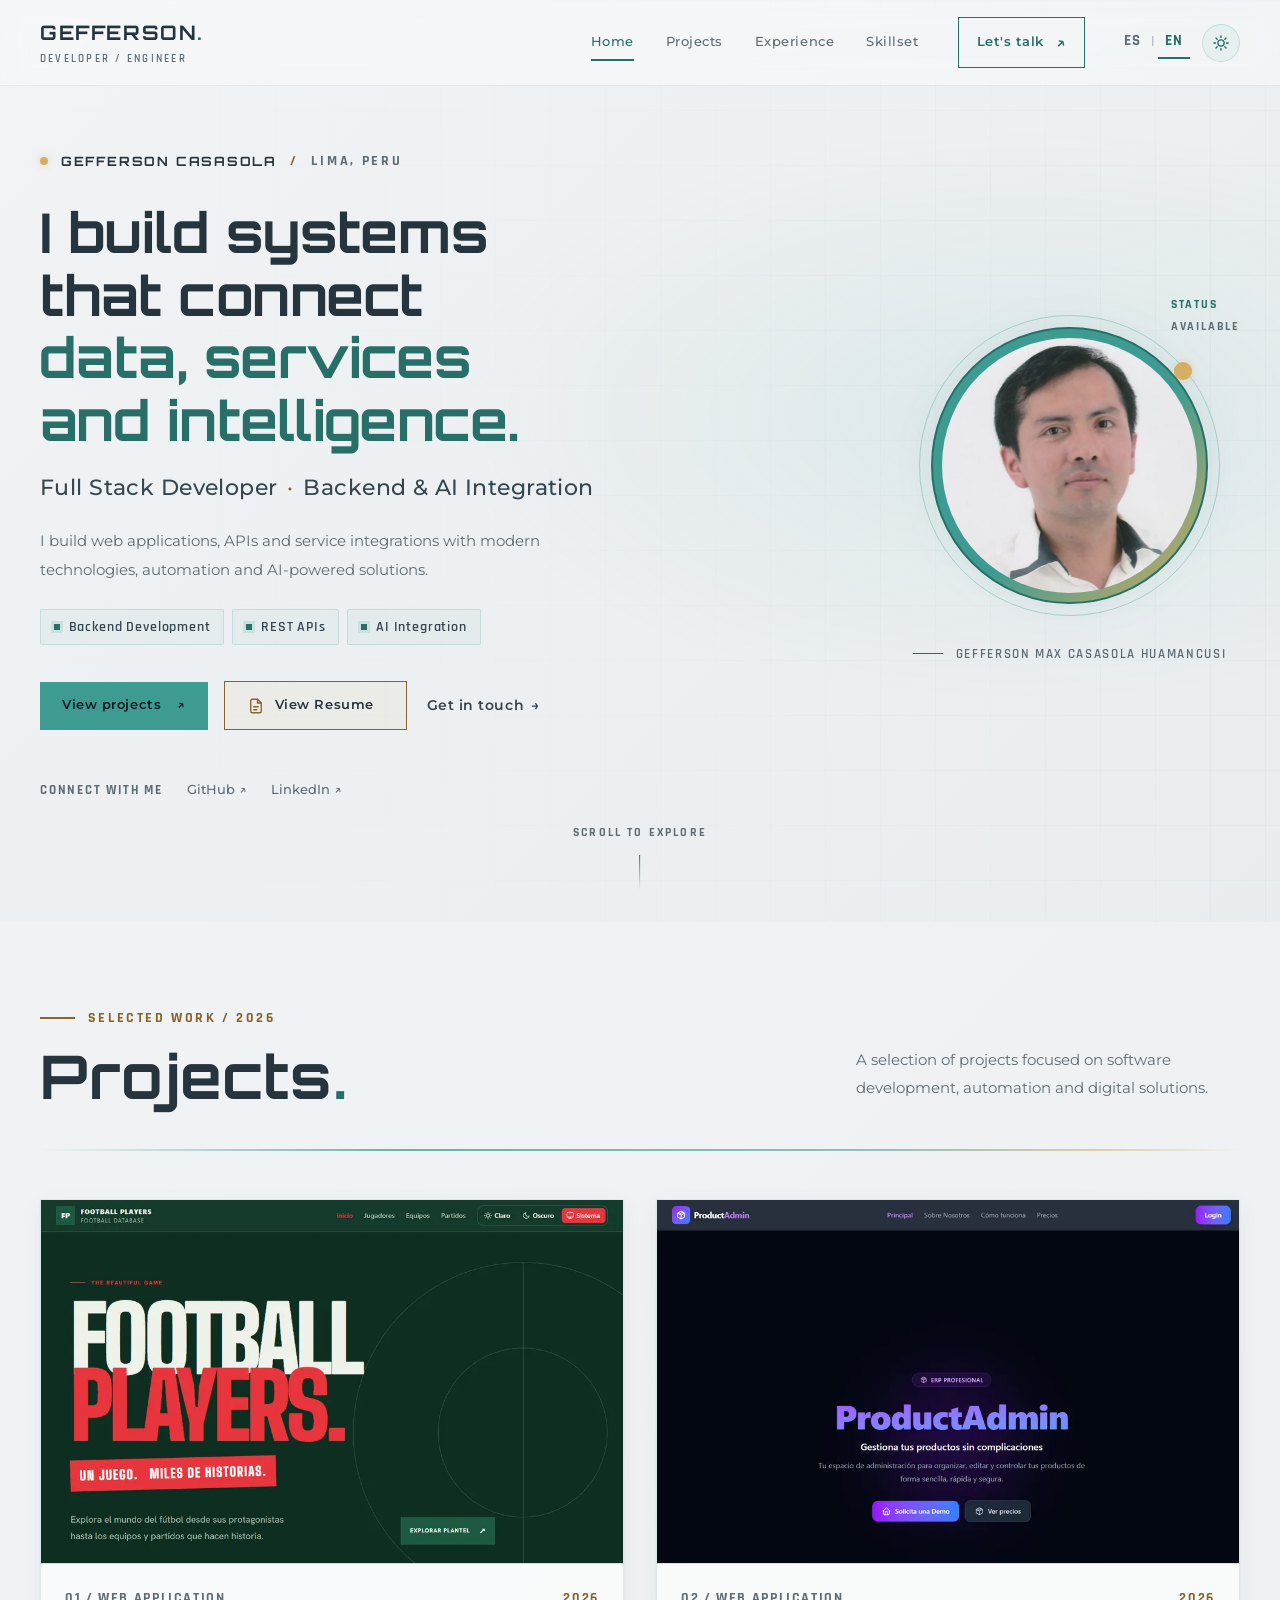
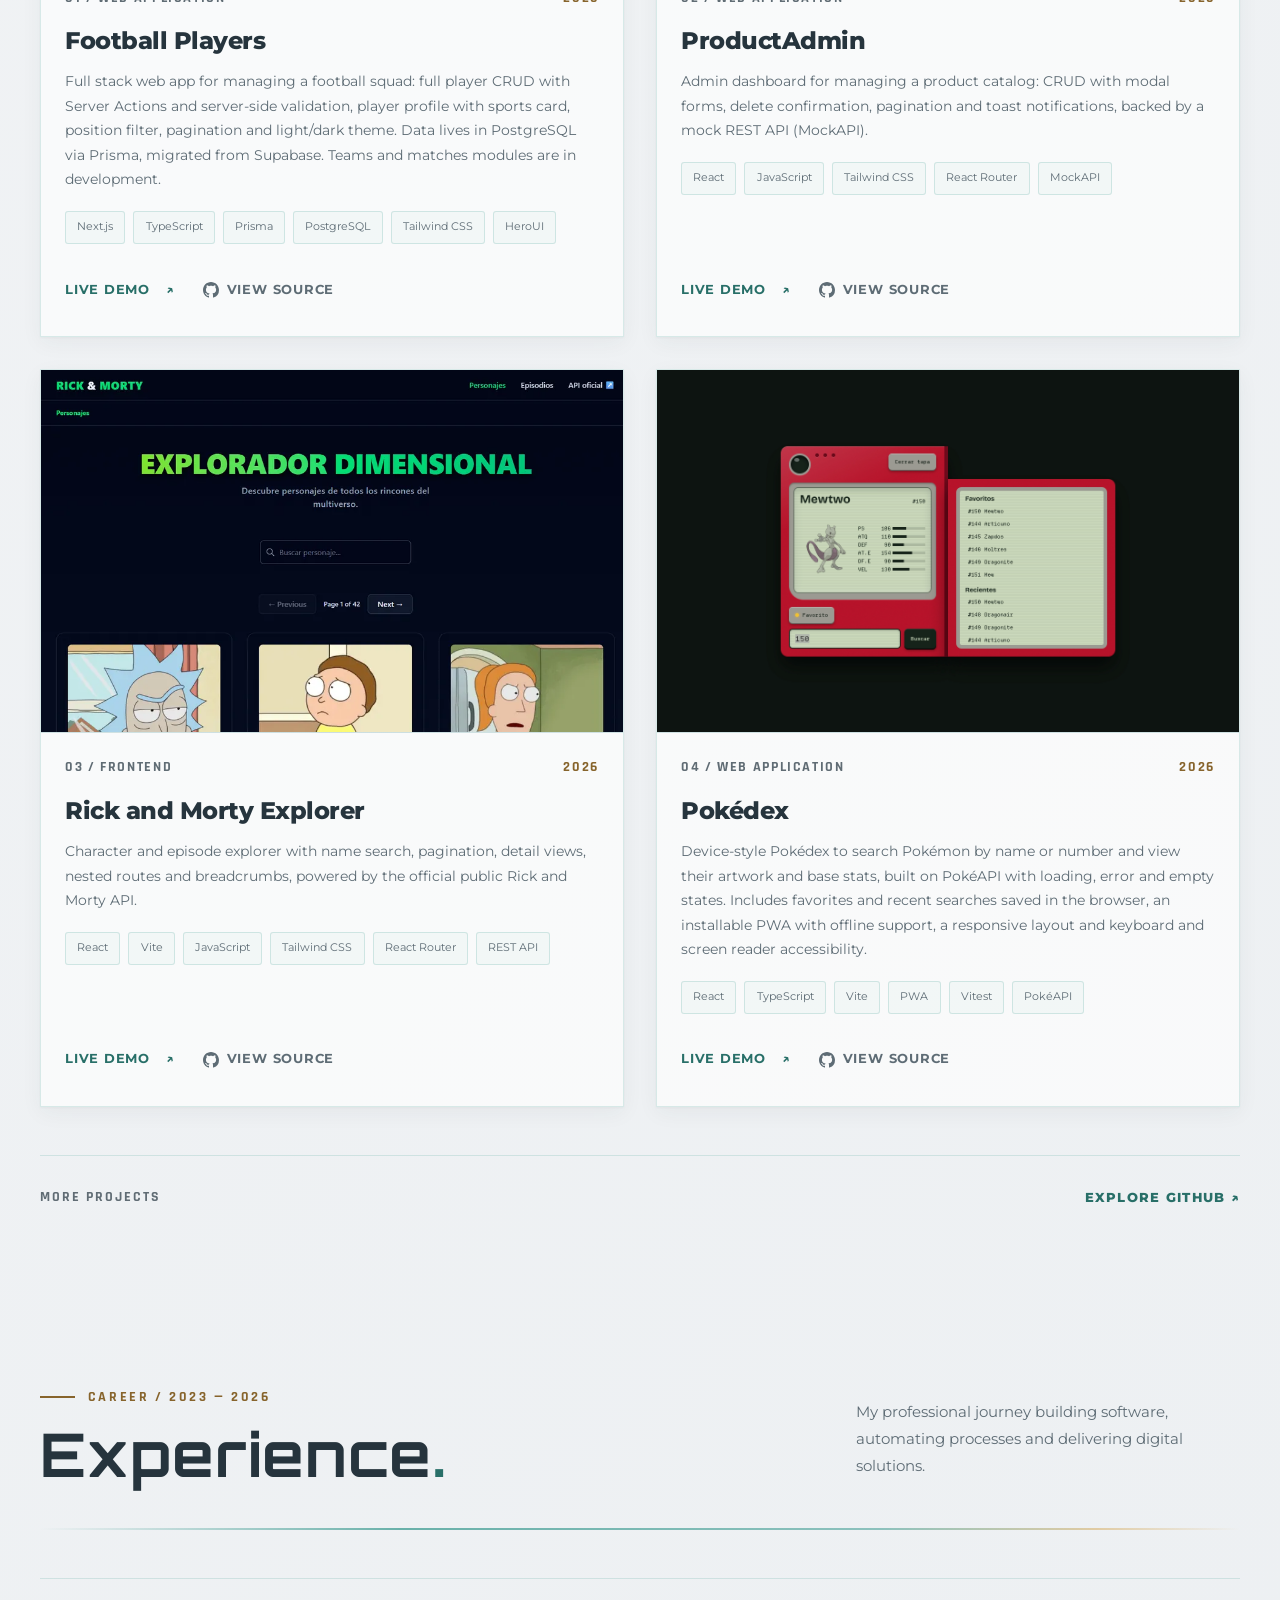
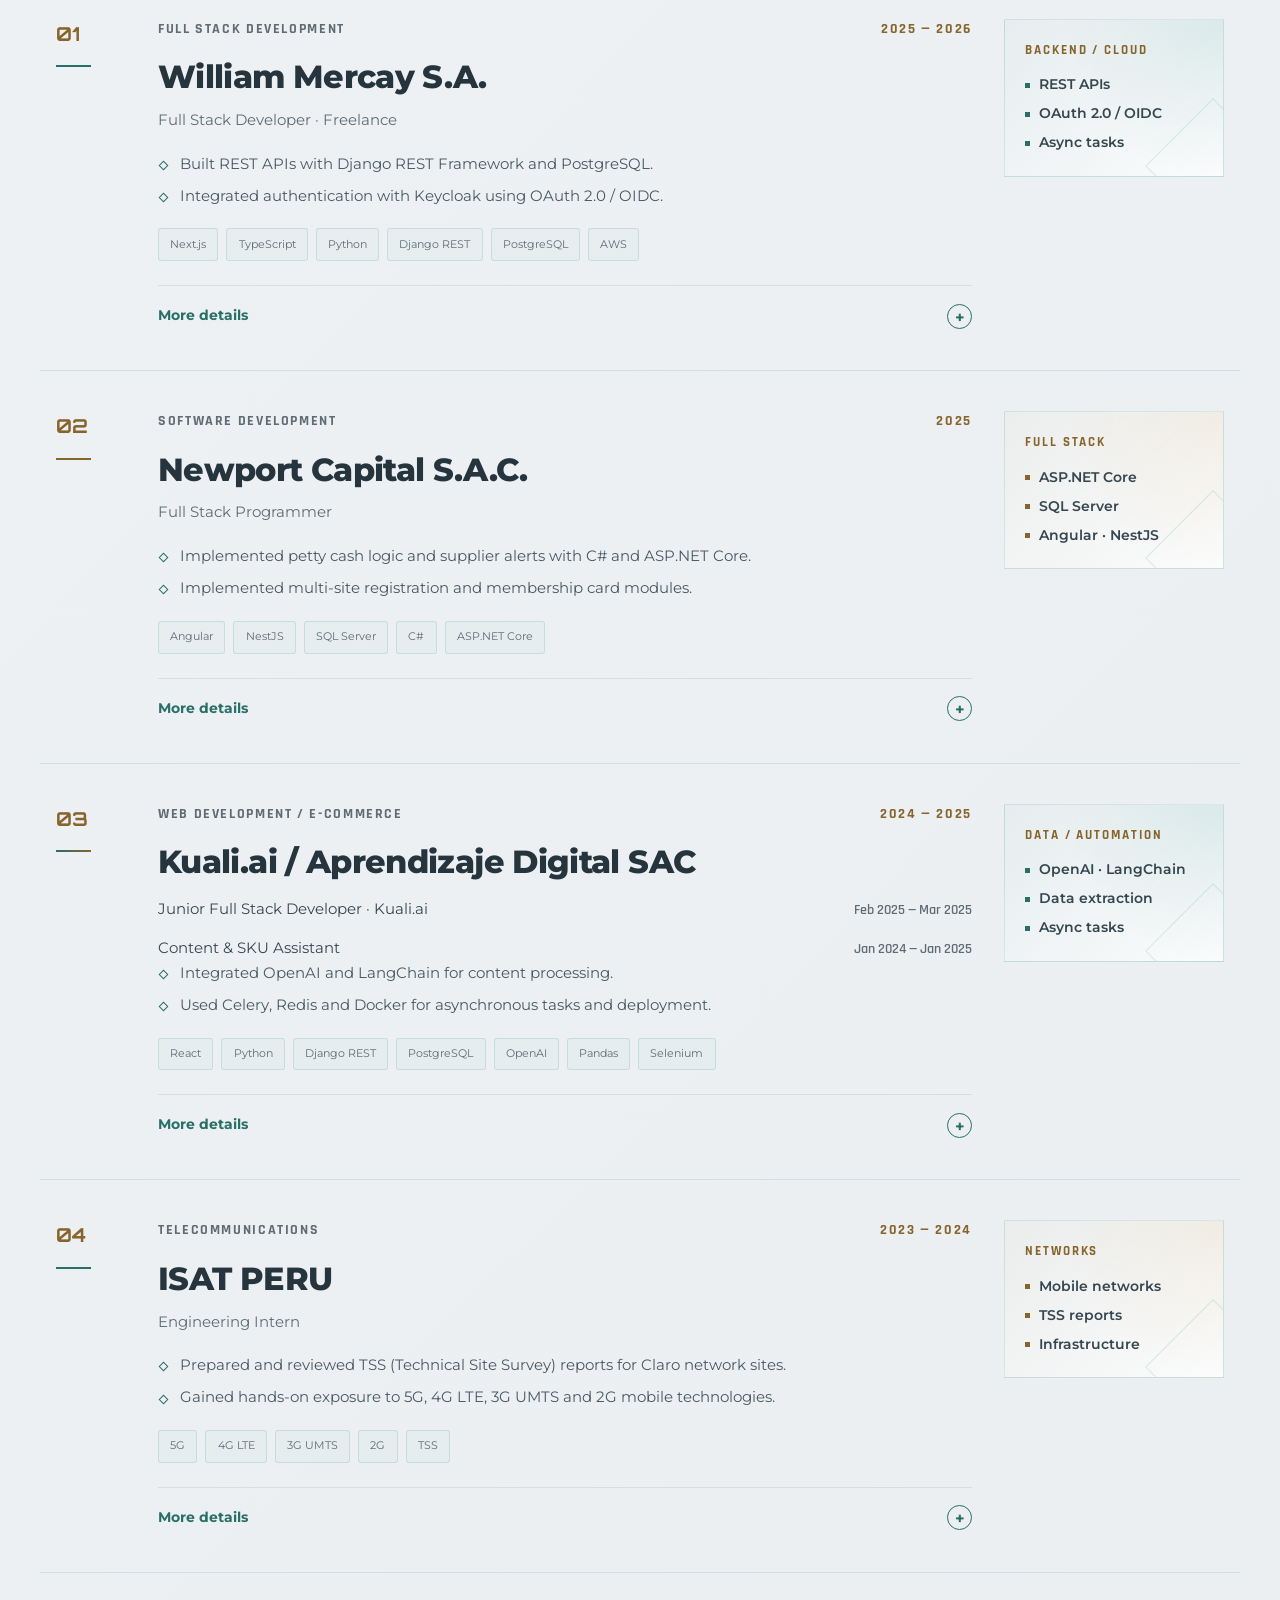
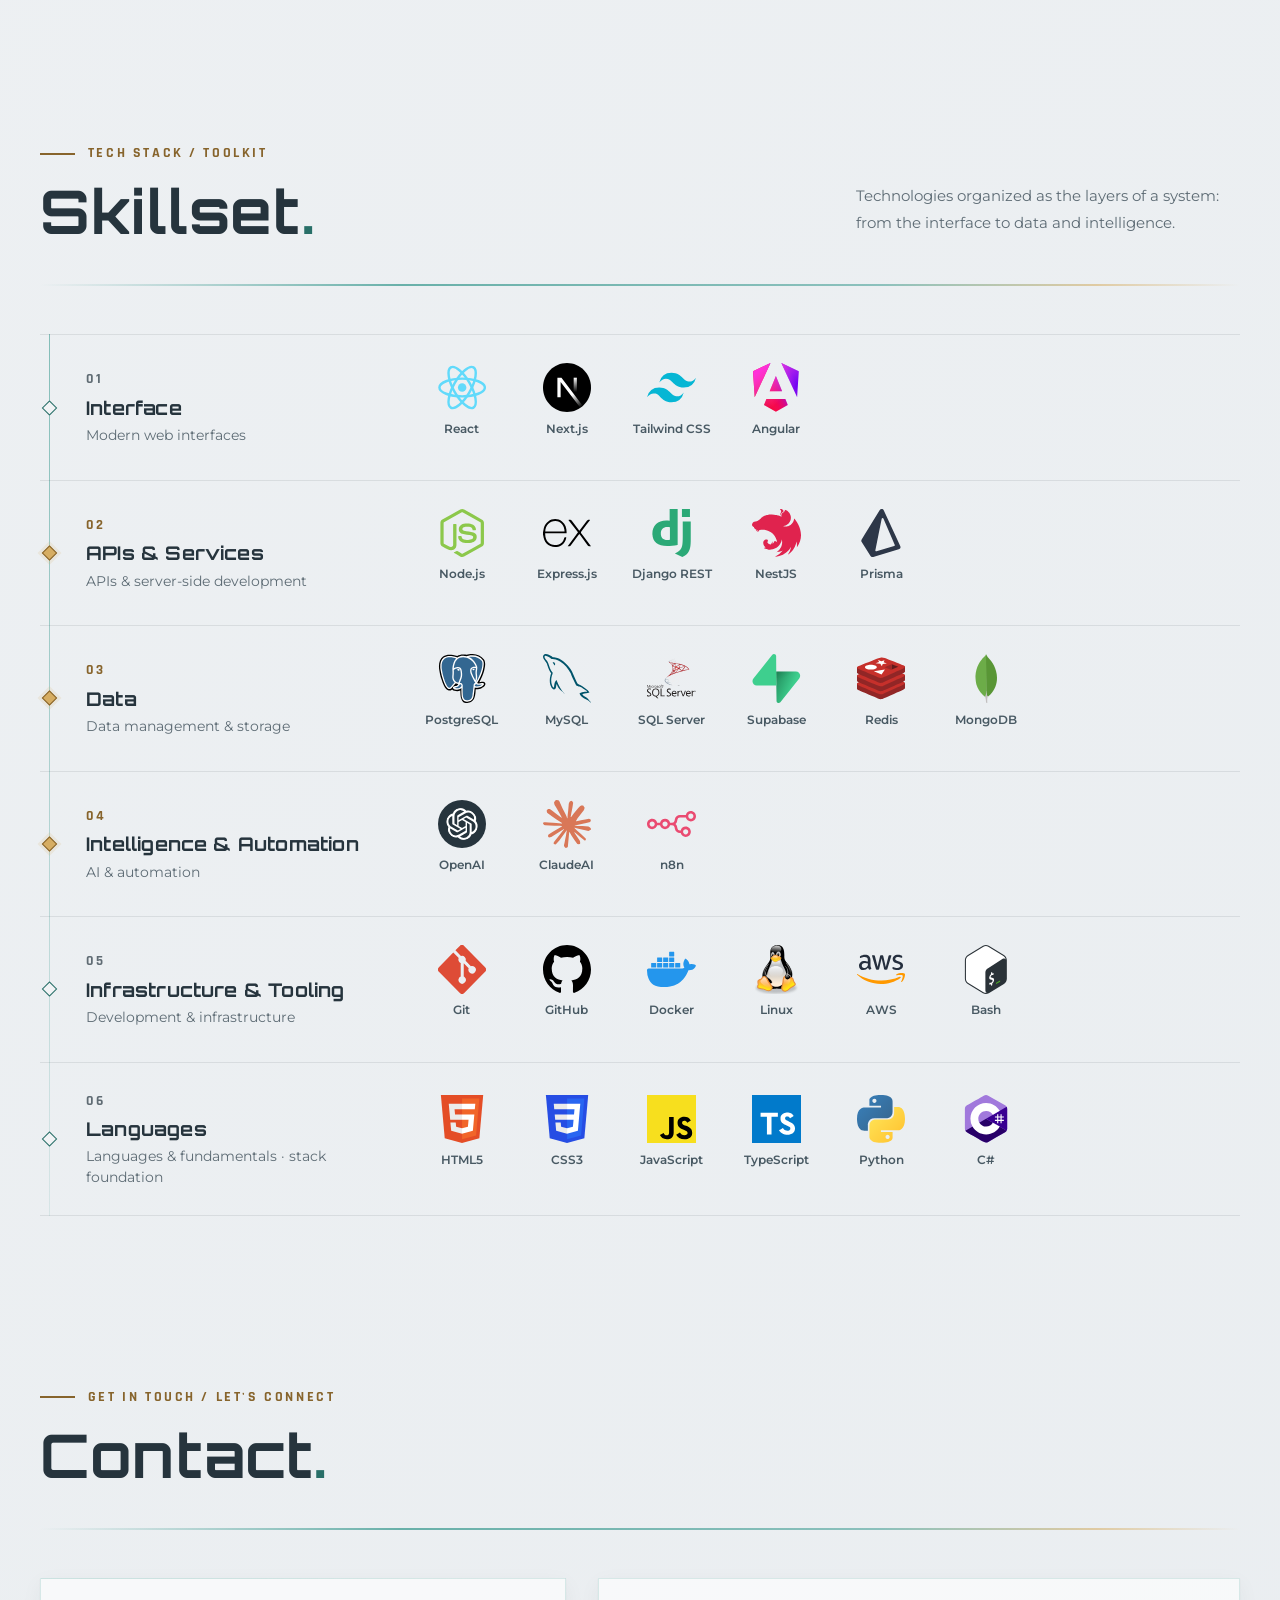
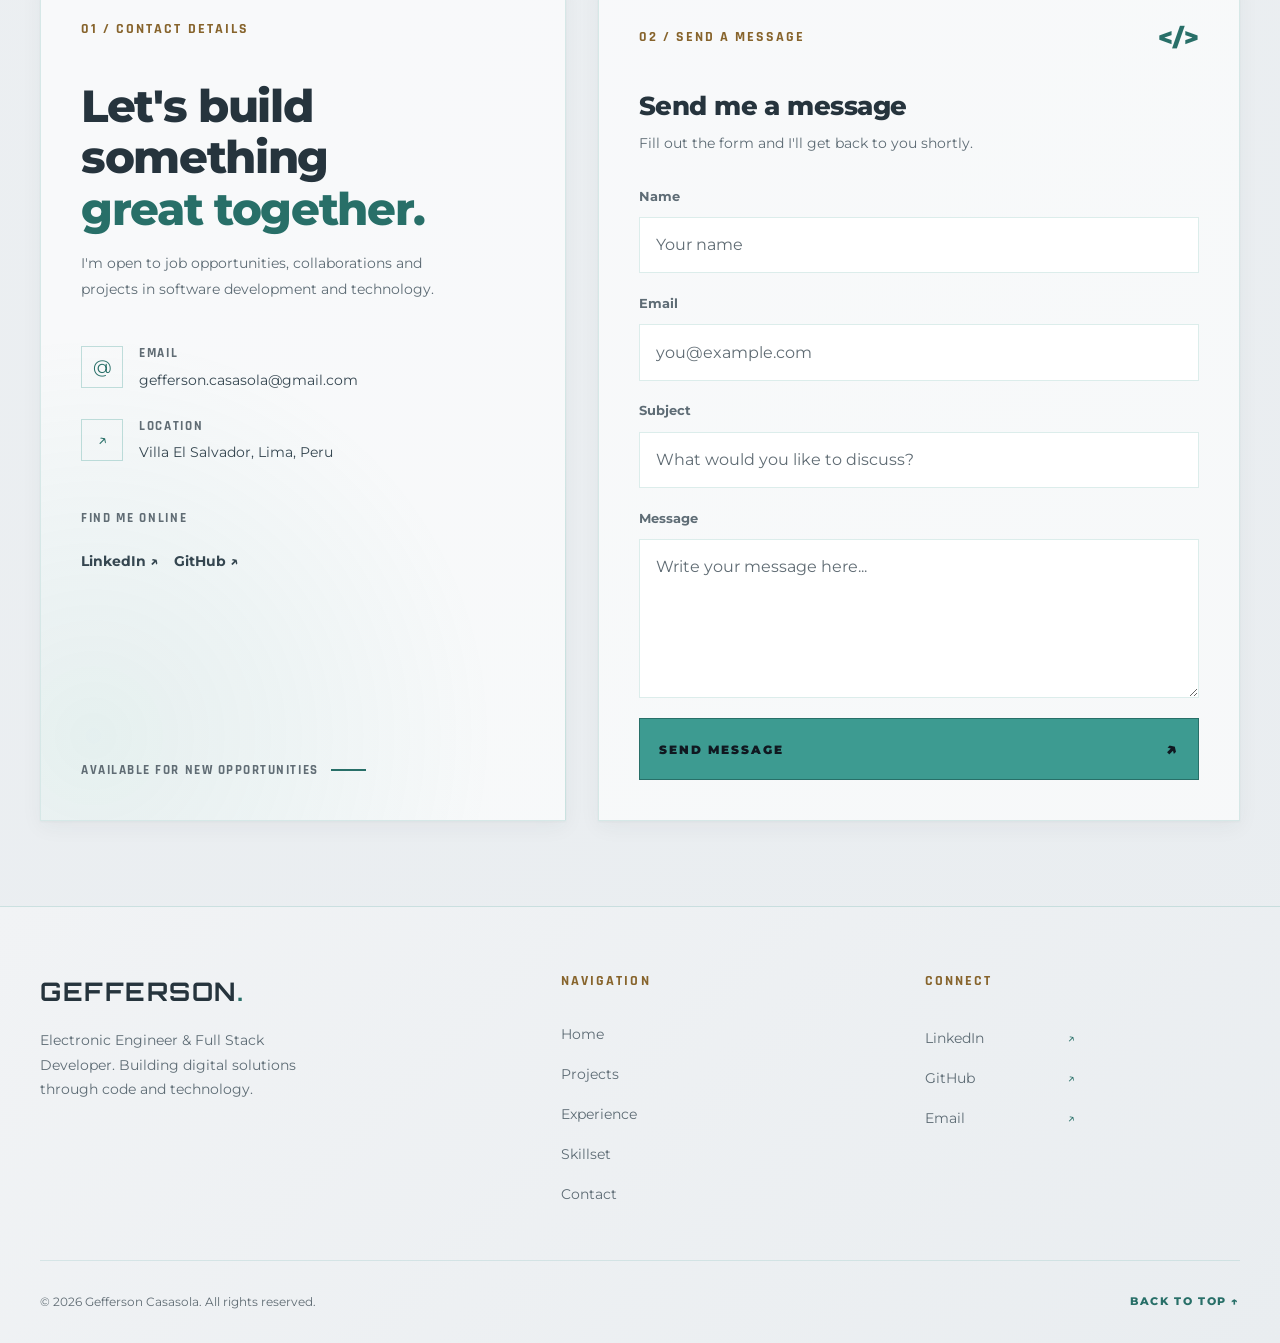
==== commit 98cf445b: "feat: replace Pokédex card with pokedex-device project" ====
--- a/en/index.html
+++ b/en/index.html
@@ -667,7 +667,7 @@
             <!-- PROJECT 04 -->
             <article class="portfolio-card" data-reveal>
               <a
-                href="https://geffrerson7.github.io/pokedex/"
+                href="https://pokedex-device-two.vercel.app/"
                 target="_blank"
                 rel="noopener noreferrer"
                 class="portfolio-image"
@@ -675,7 +675,7 @@
                 aria-hidden="true"
               >
                 <img
-                  src="../assets/img/portfolio/pokedex.webp"
+                  src="../assets/img/portfolio/pokedex-device-app.webp"
                   alt=""
                   width="960"
                   height="600"
@@ -694,21 +694,26 @@
                 <h3>Pokédex</h3>
 
                 <p>
-                  Pokédex with search by name or number, paginated loading, base
-                  stats and Pokémon capture, built on PokéAPI with fetch,
-                  async/await and Promise.all, including error handling and
-                  retry.
+                  Device-style Pokédex to search Pokémon by name or number and
+                  view their artwork and base stats, built on PokéAPI with
+                  loading, error and empty states. Includes favorites and recent
+                  searches saved in the browser, an installable PWA with offline
+                  support, a responsive layout and keyboard and screen reader
+                  accessibility.
                 </p>
 
                 <ul class="portfolio-tags" aria-label="Technologies">
-                  <li>JavaScript</li>
-                  <li>Tailwind CSS</li>
+                  <li>React</li>
+                  <li>TypeScript</li>
+                  <li>Vite</li>
+                  <li>PWA</li>
+                  <li>Vitest</li>
                   <li>PokéAPI</li>
                 </ul>
 
                 <div class="portfolio-links">
                   <a
-                    href="https://geffrerson7.github.io/pokedex/"
+                    href="https://pokedex-device-two.vercel.app/"
                     target="_blank"
                     rel="noopener noreferrer"
                     class="portfolio-link"
@@ -720,7 +725,7 @@
                   </a>
 
                   <a
-                    href="https://github.com/Geffrerson7/pokedex"
+                    href="https://github.com/Geffrerson7/pokedex-device"
                     target="_blank"
                     rel="noopener noreferrer"
                     class="portfolio-link portfolio-link-source"
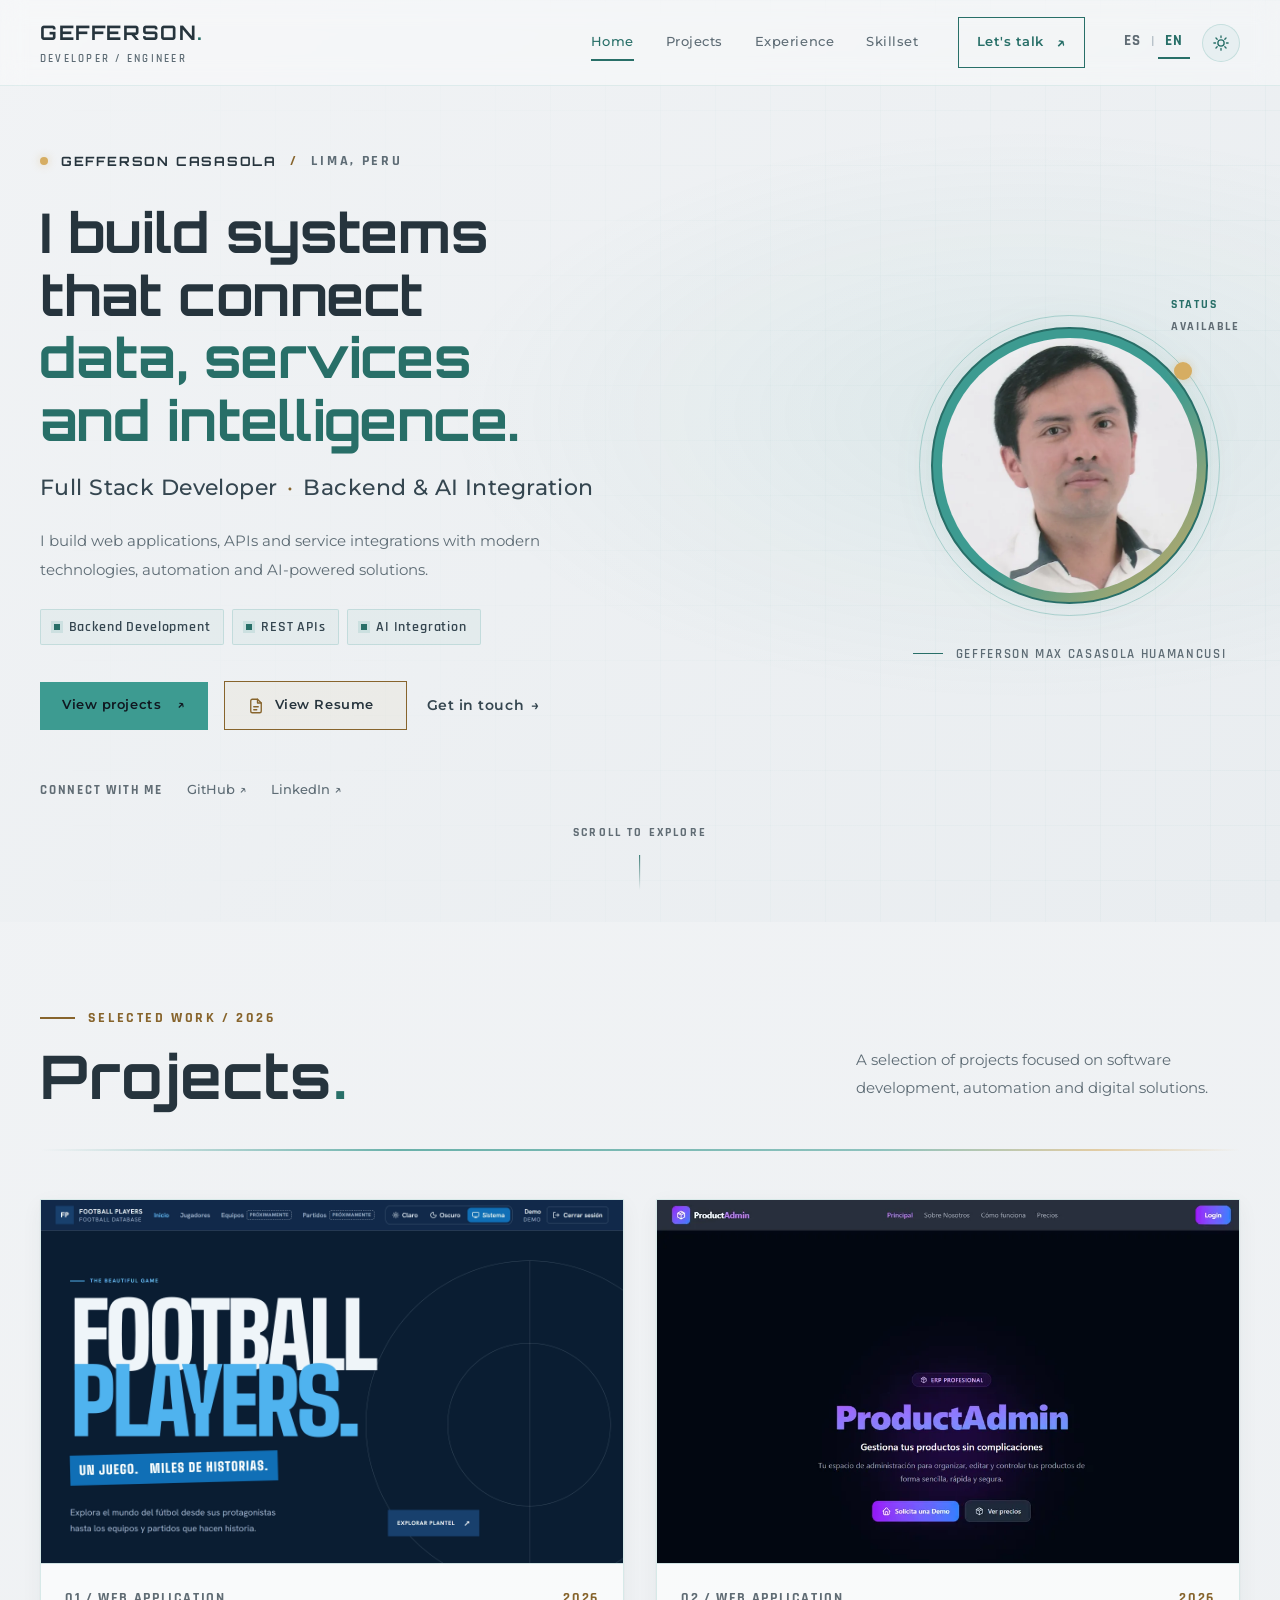
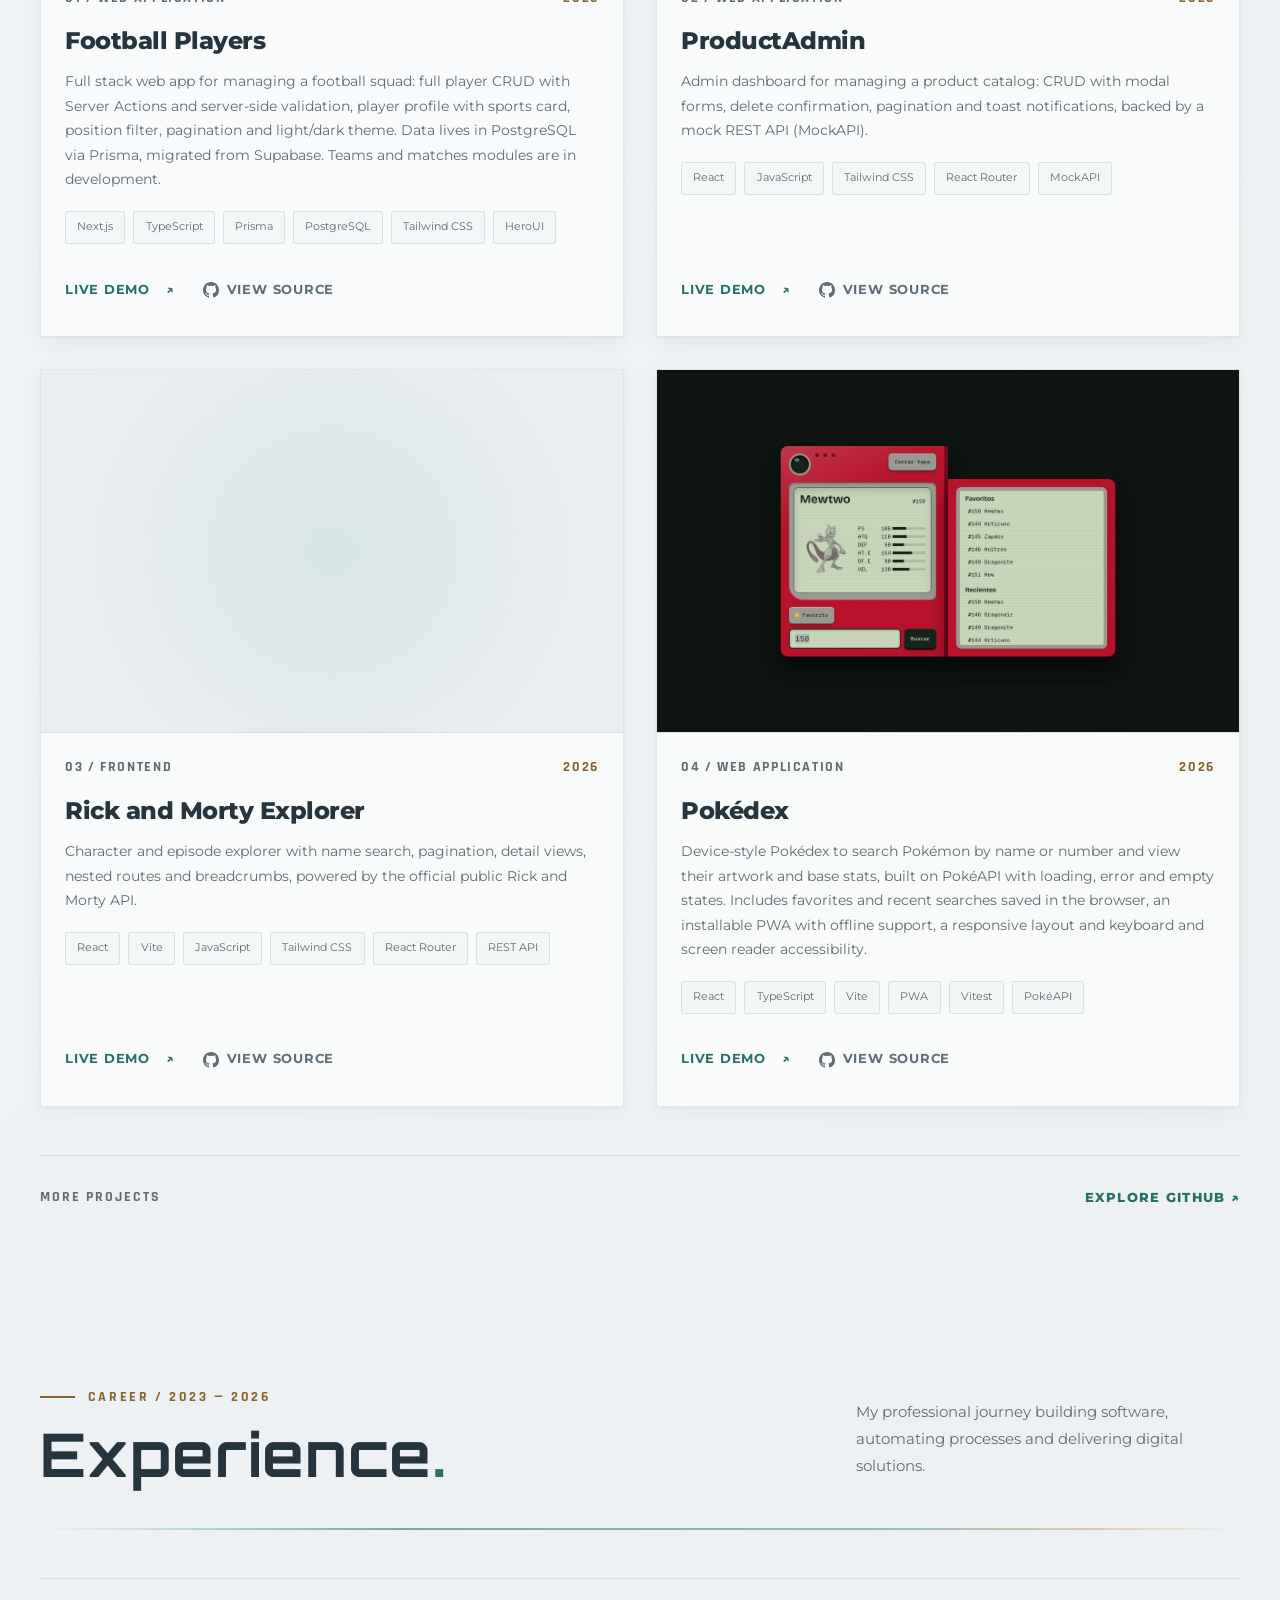
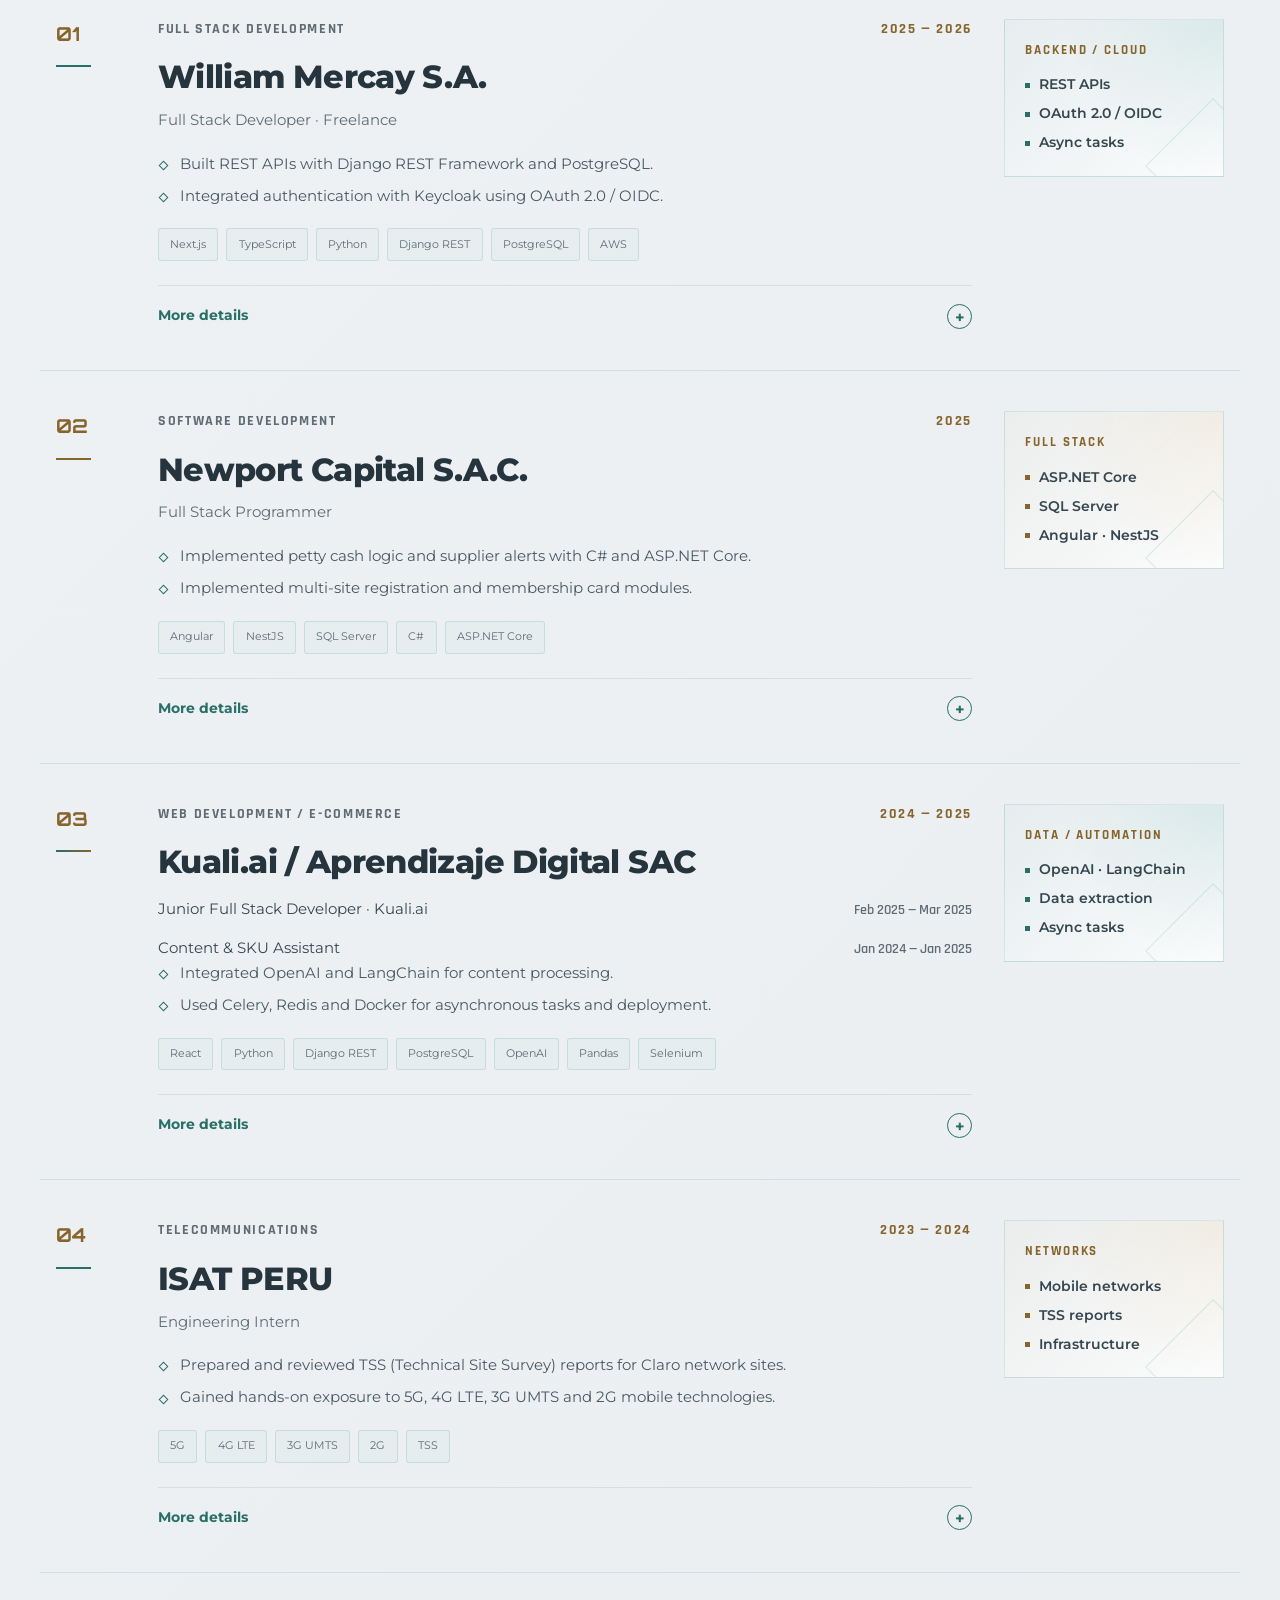
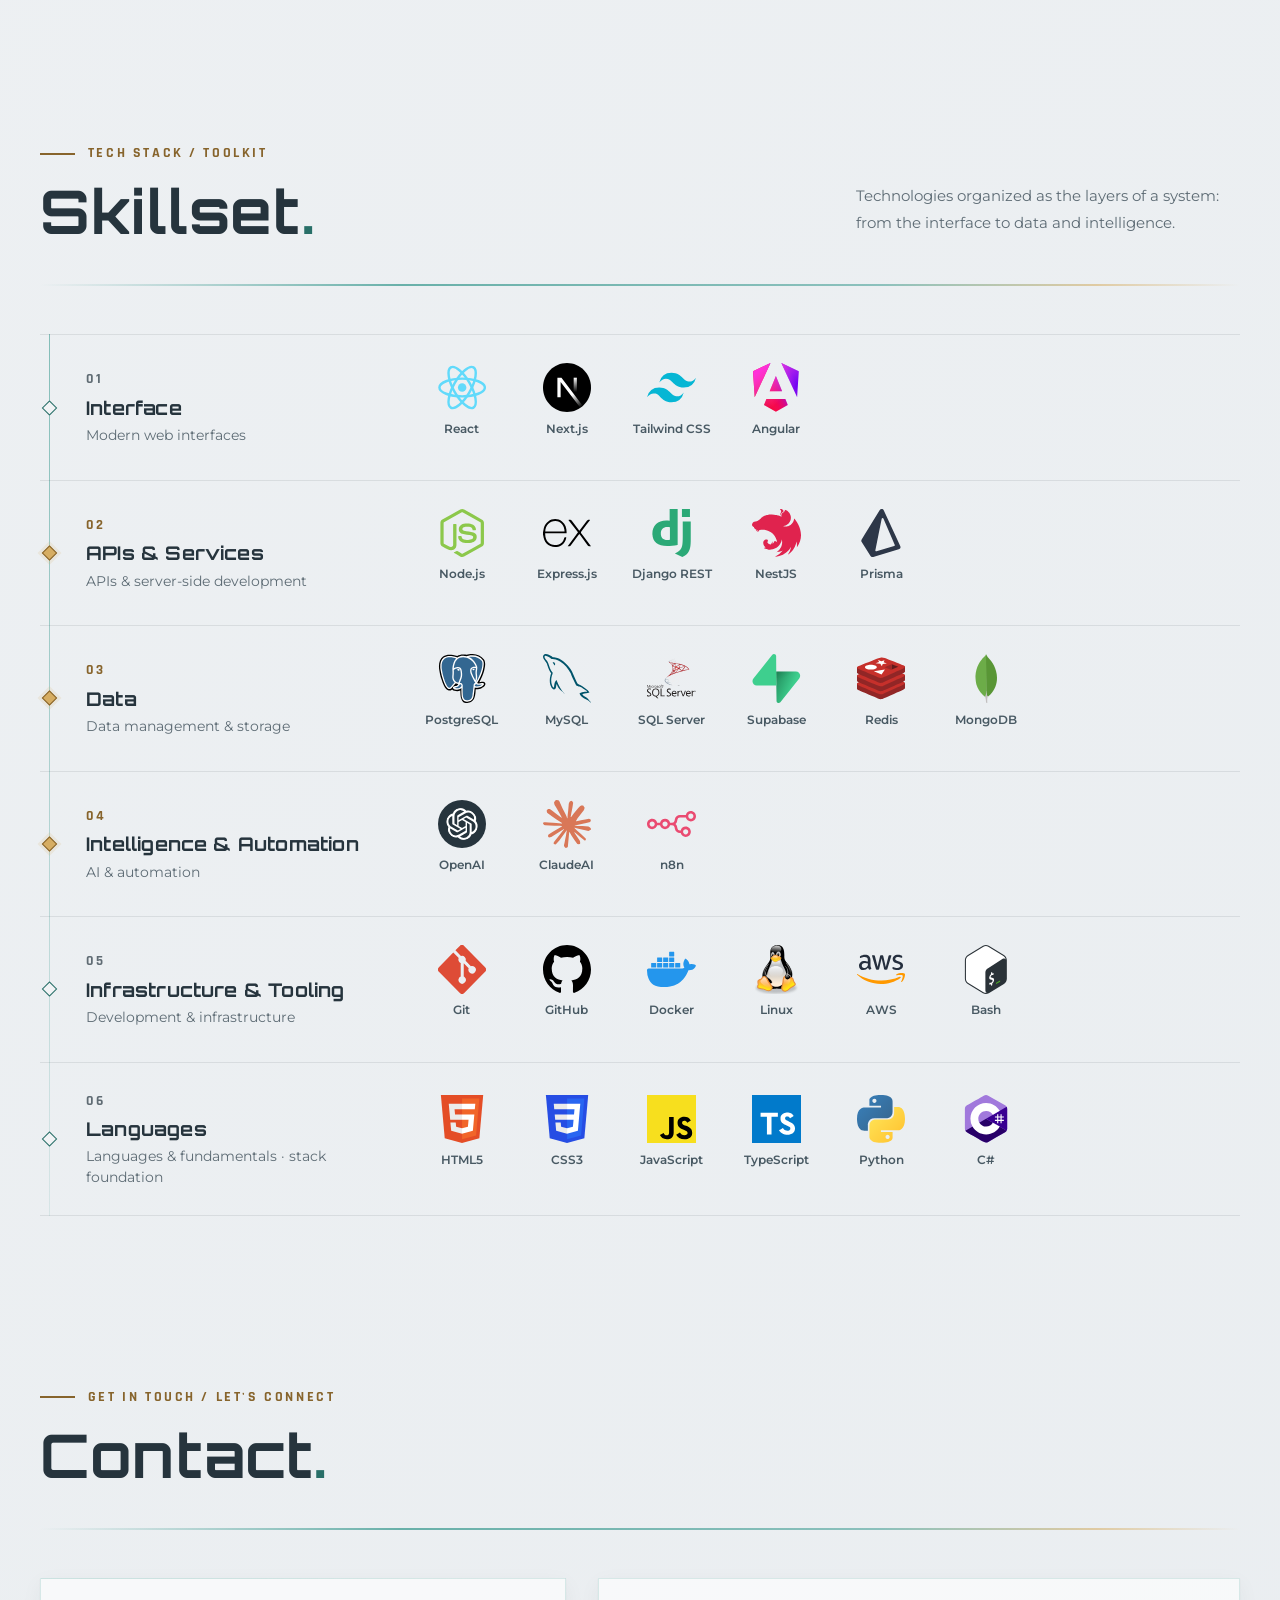
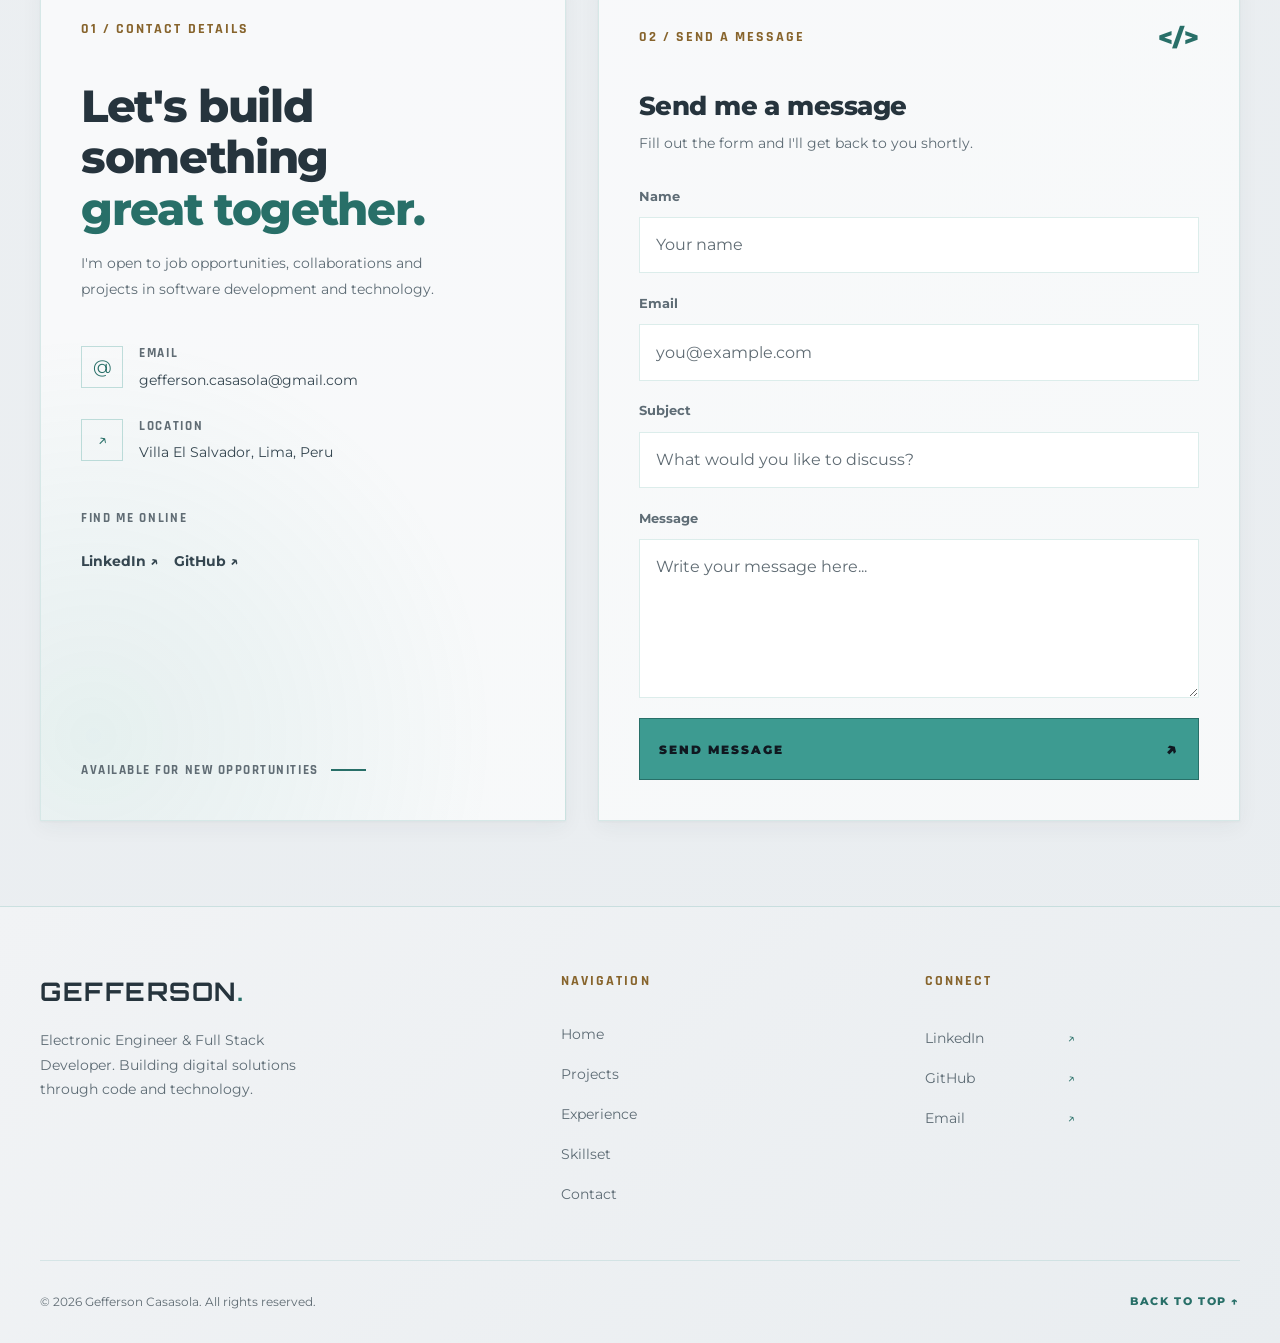
==== commit 8c5b88fd: "chore: refresh project screenshots and serve WebP only Images\n- Add the new Football Players captur" ====
--- a/en/index.html
+++ b/en/index.html
@@ -448,7 +448,7 @@
                 aria-hidden="true"
               >
                 <img
-                  src="../assets/img/portfolio/football-players.webp"
+                  src="../assets/img/portfolio/football-players-app.webp"
                   alt=""
                   width="960"
                   height="600"
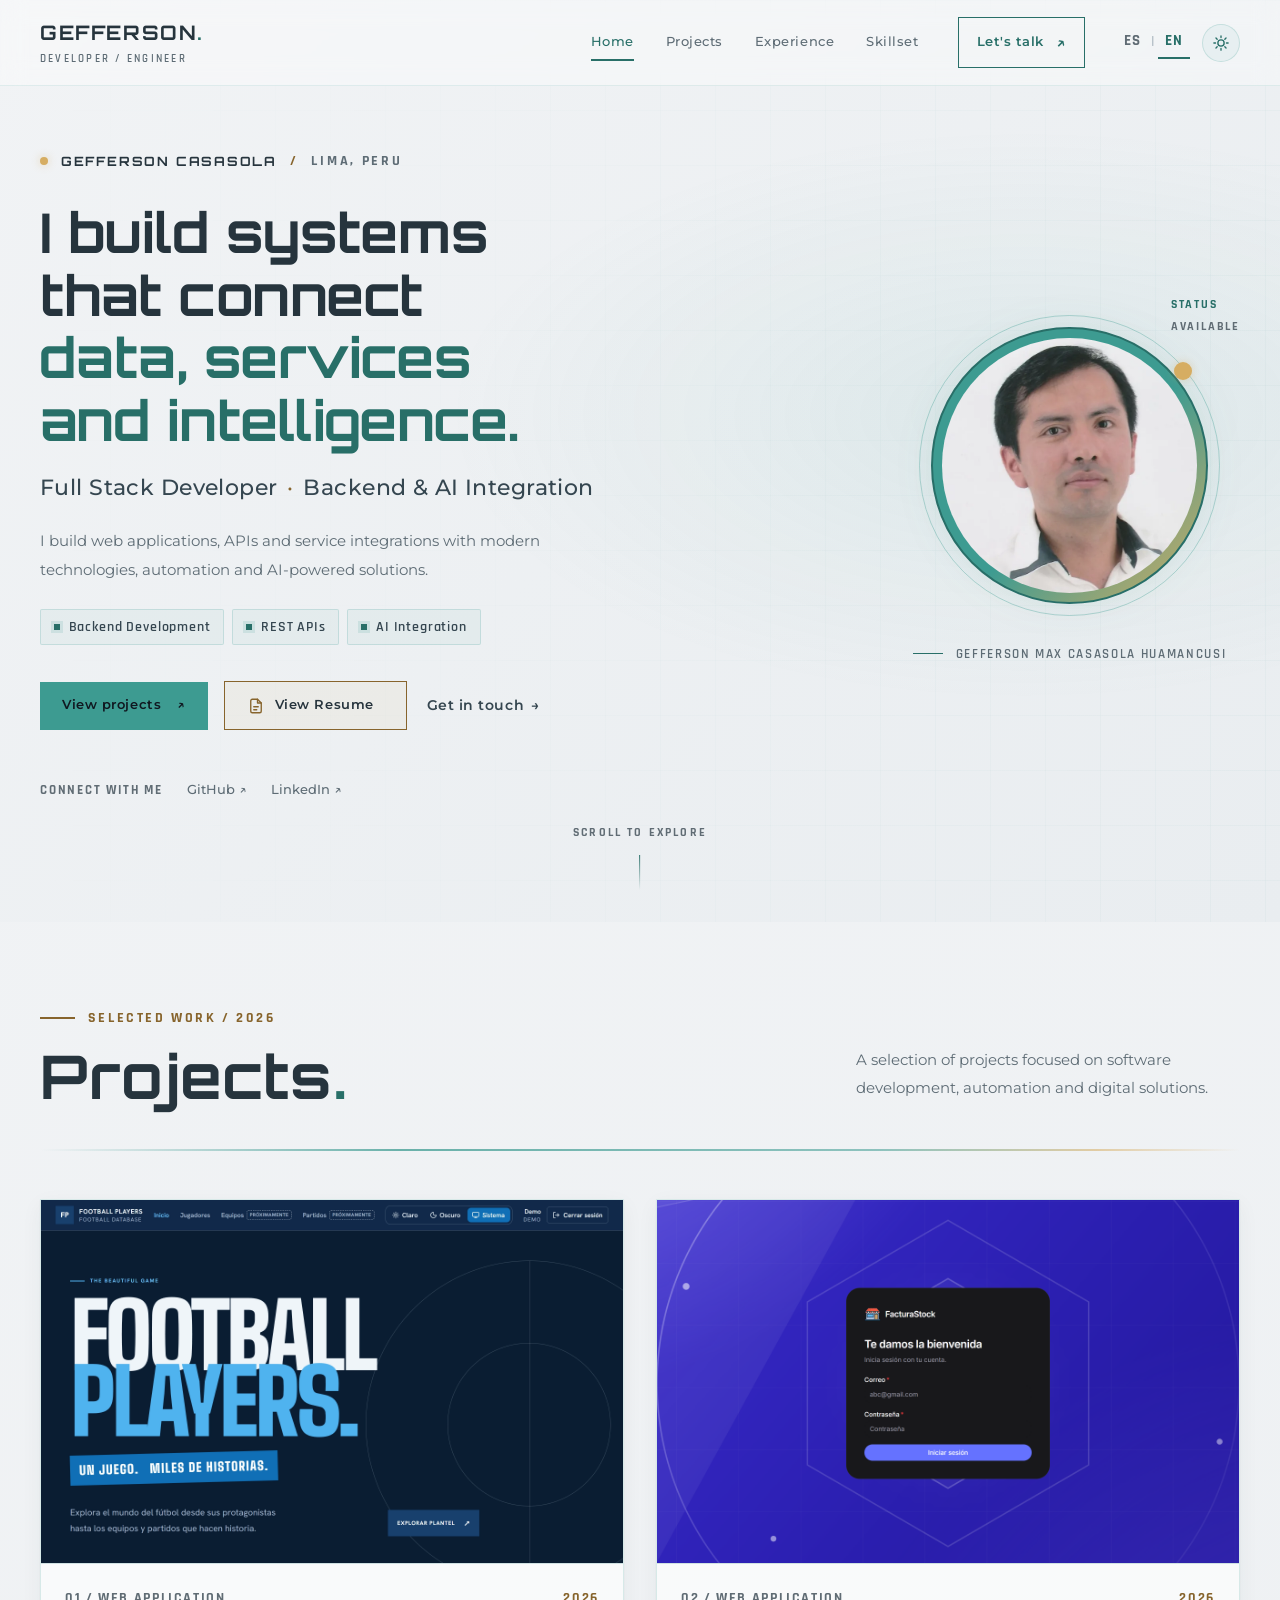
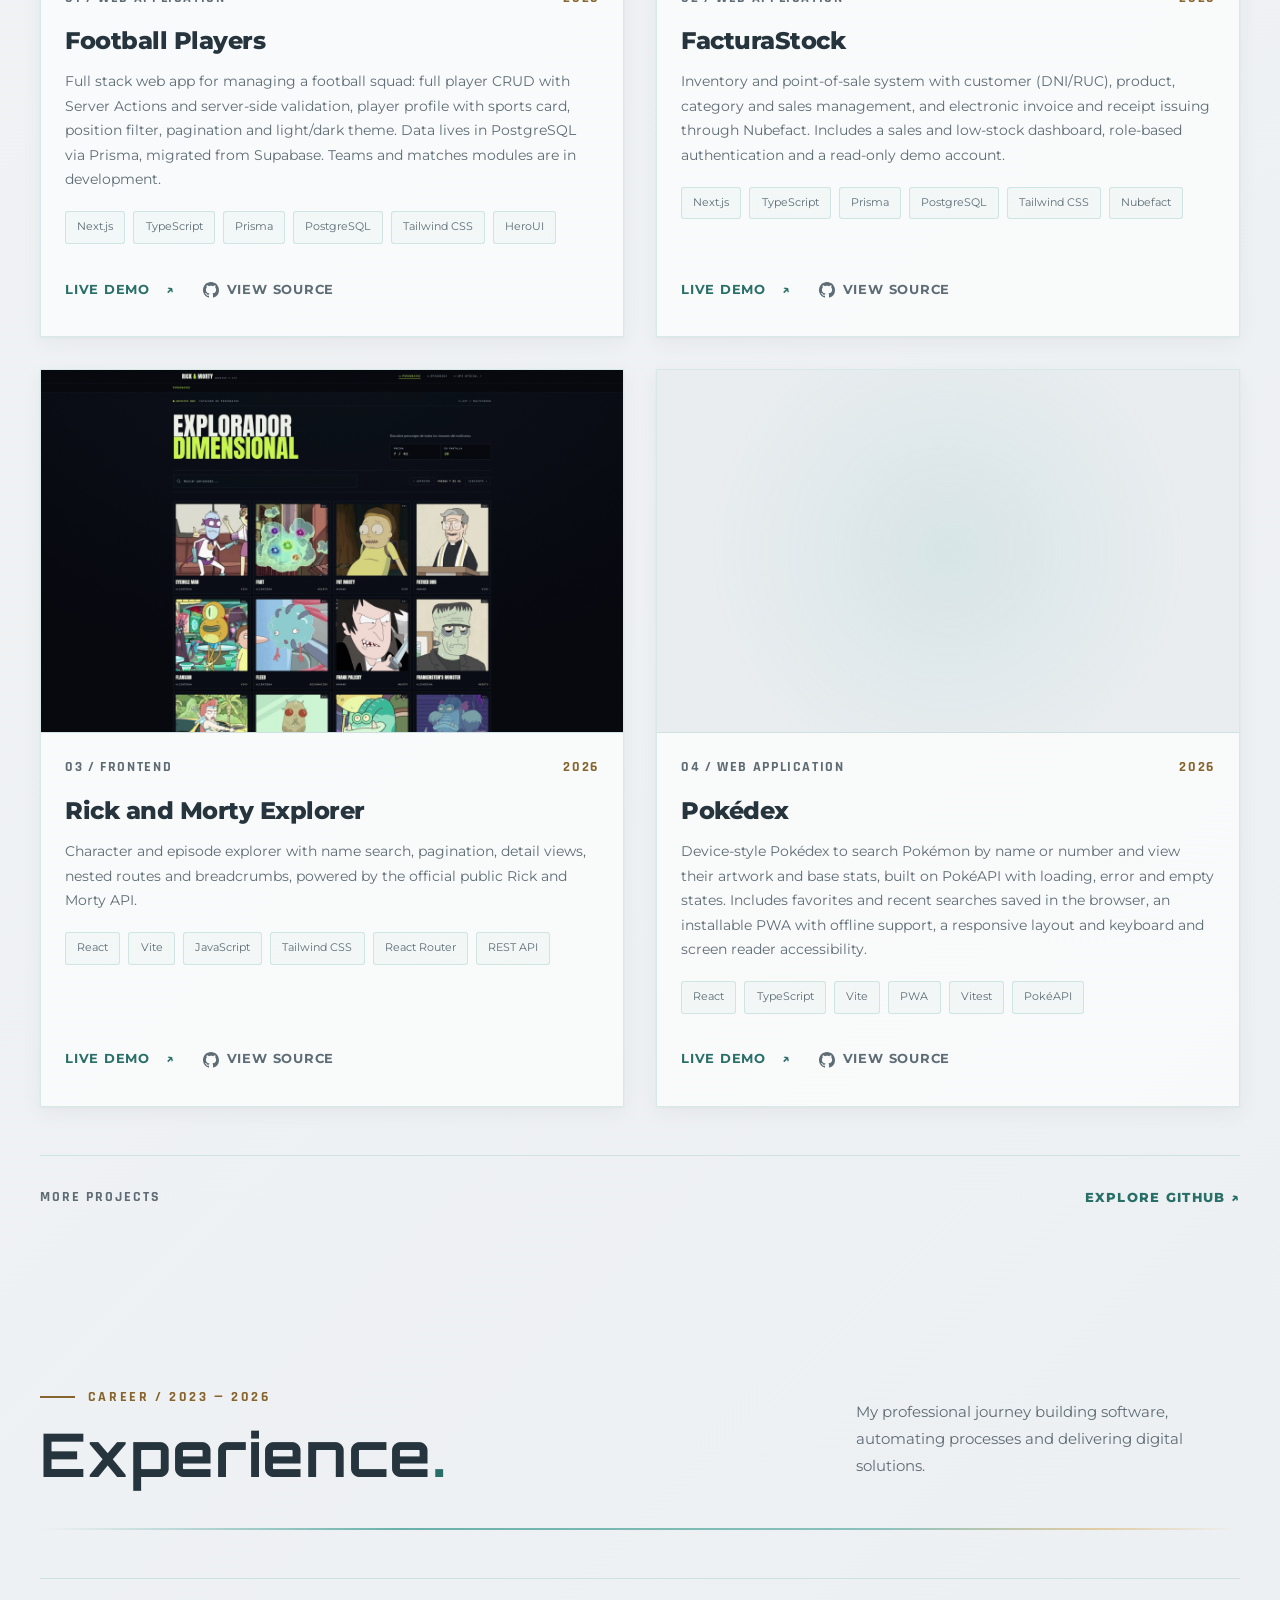
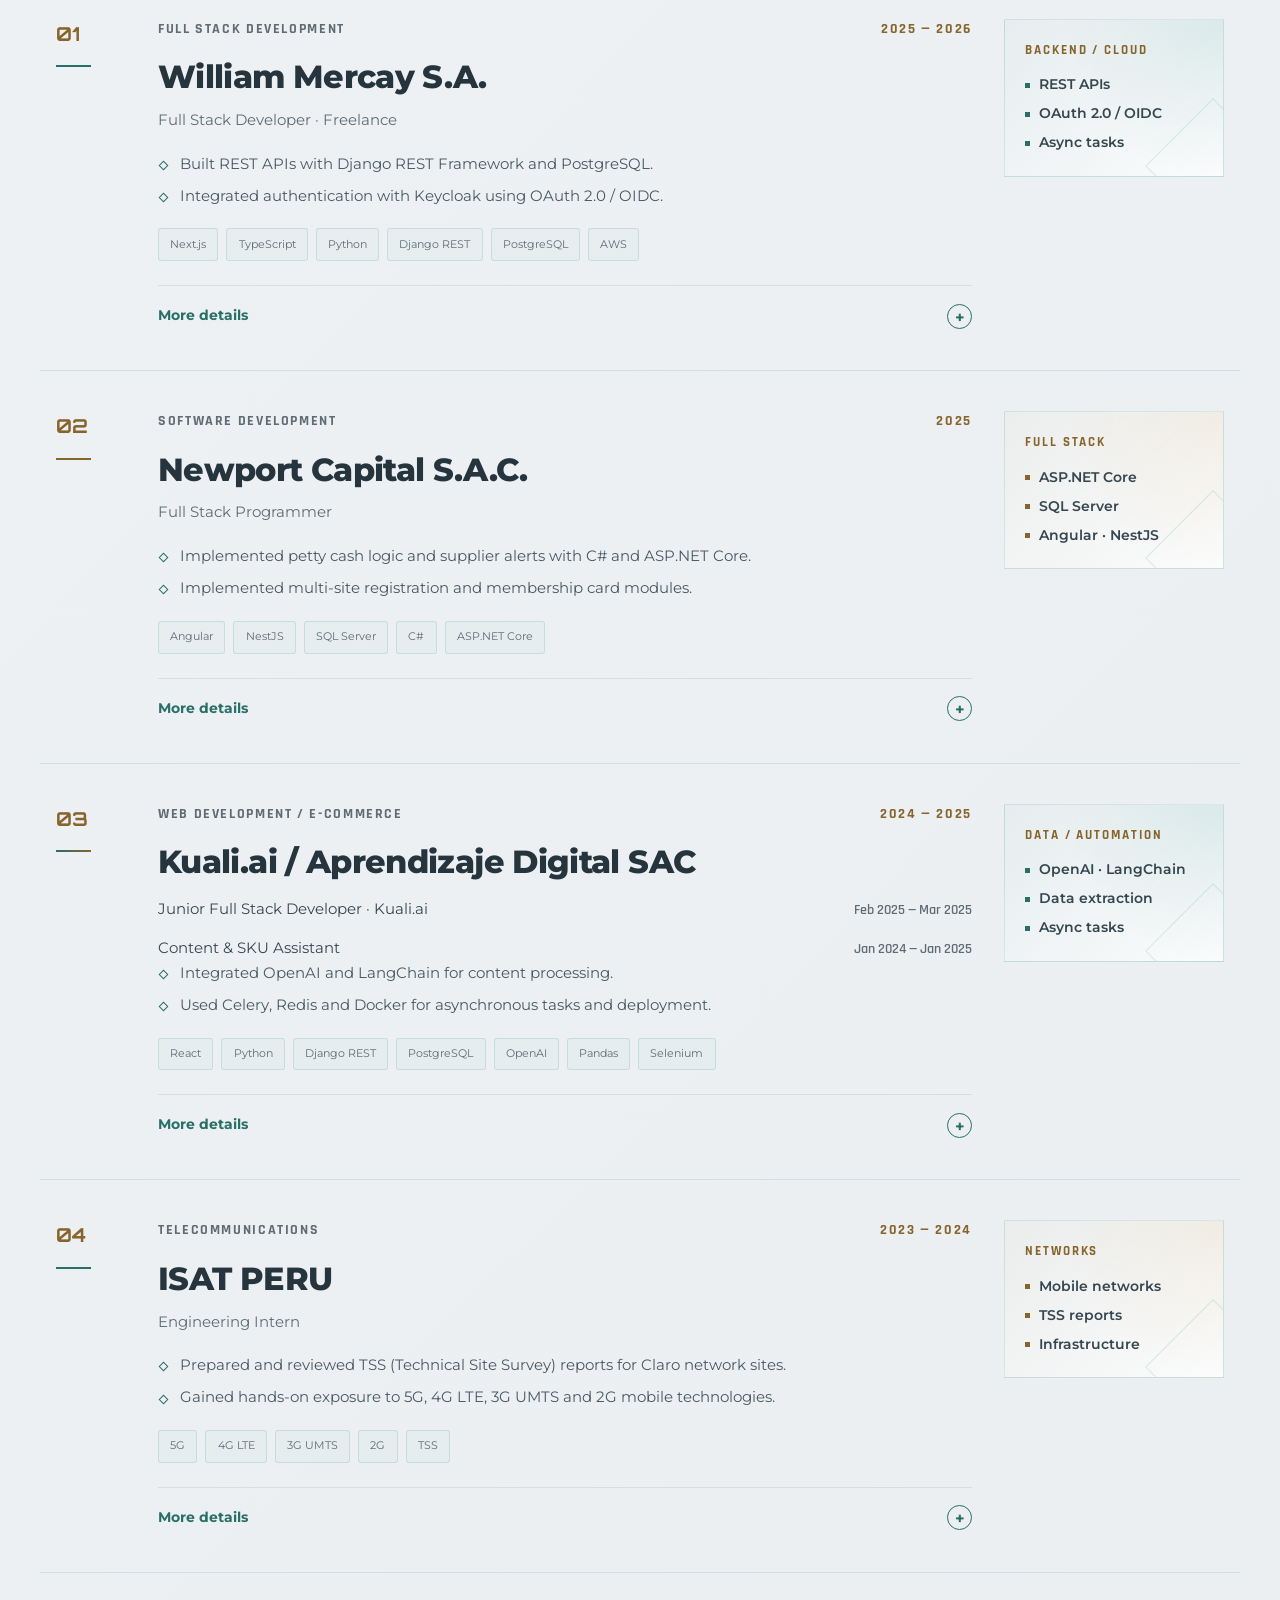
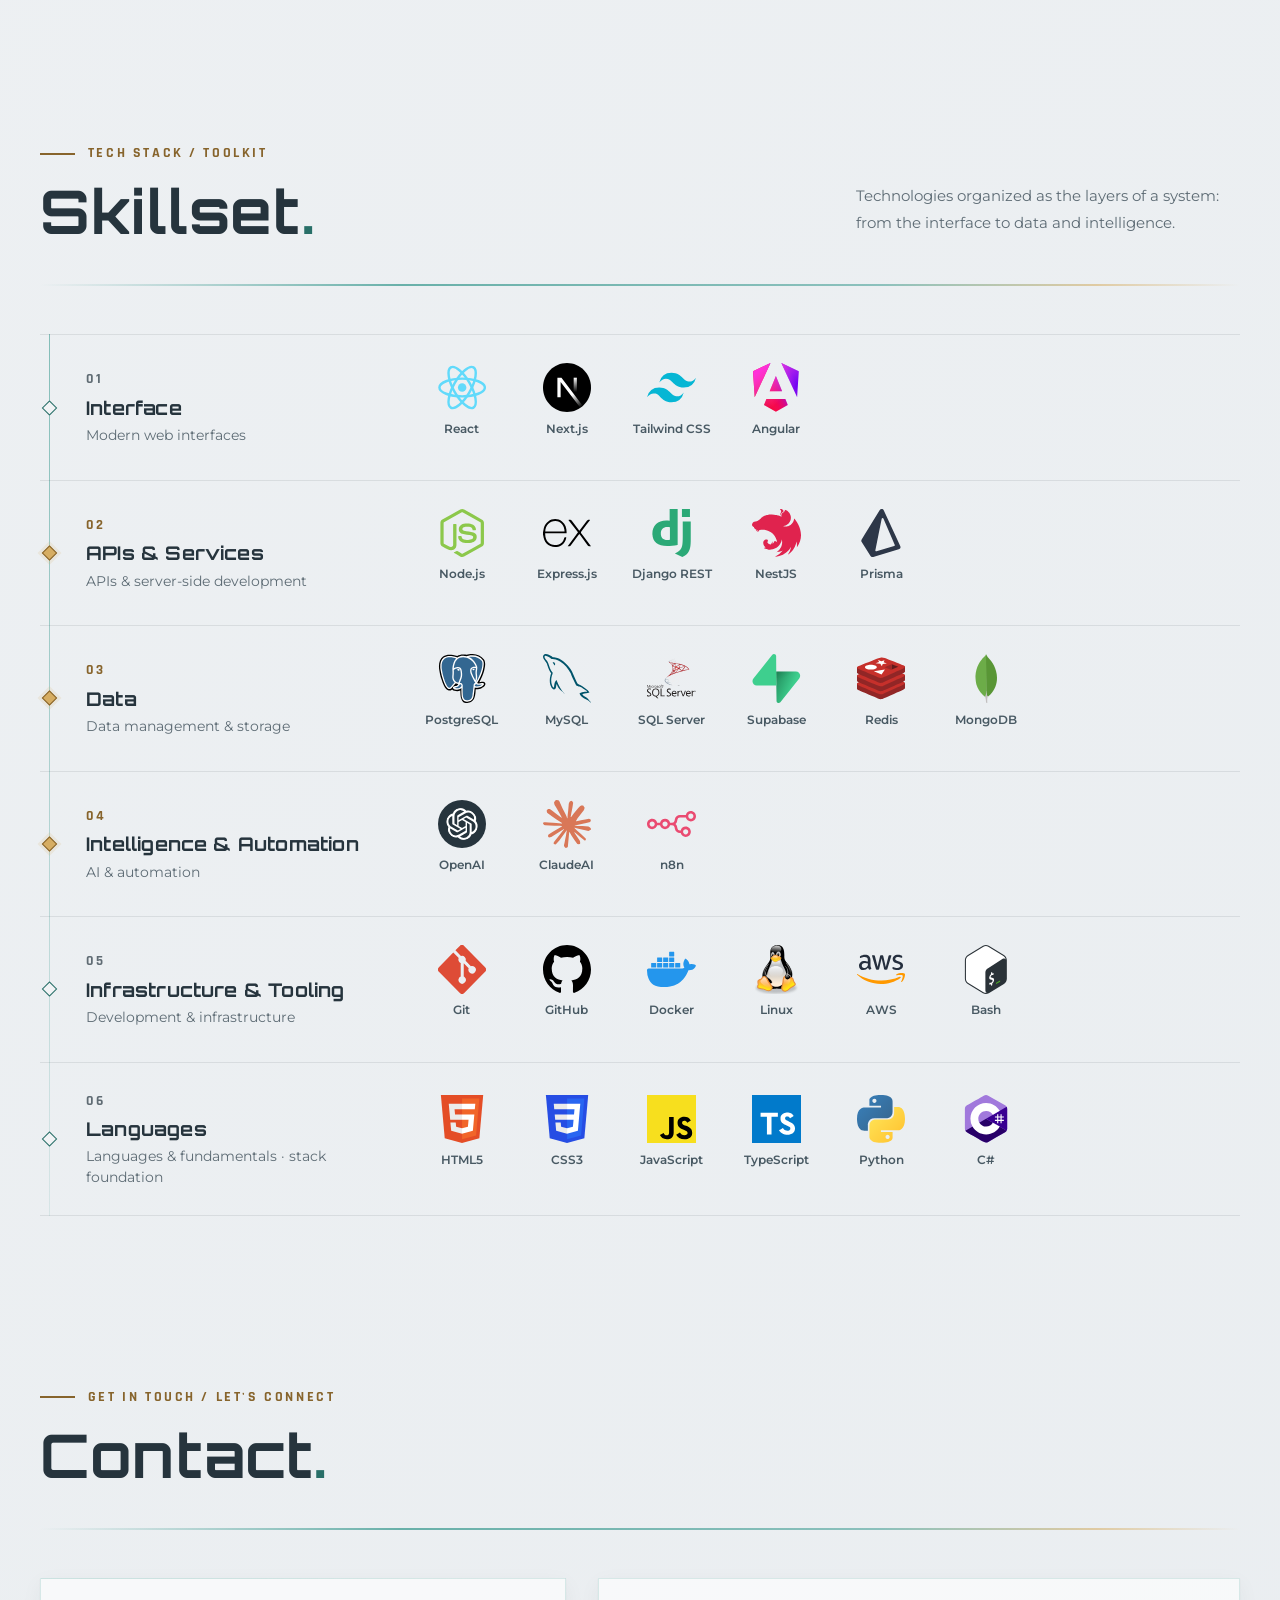
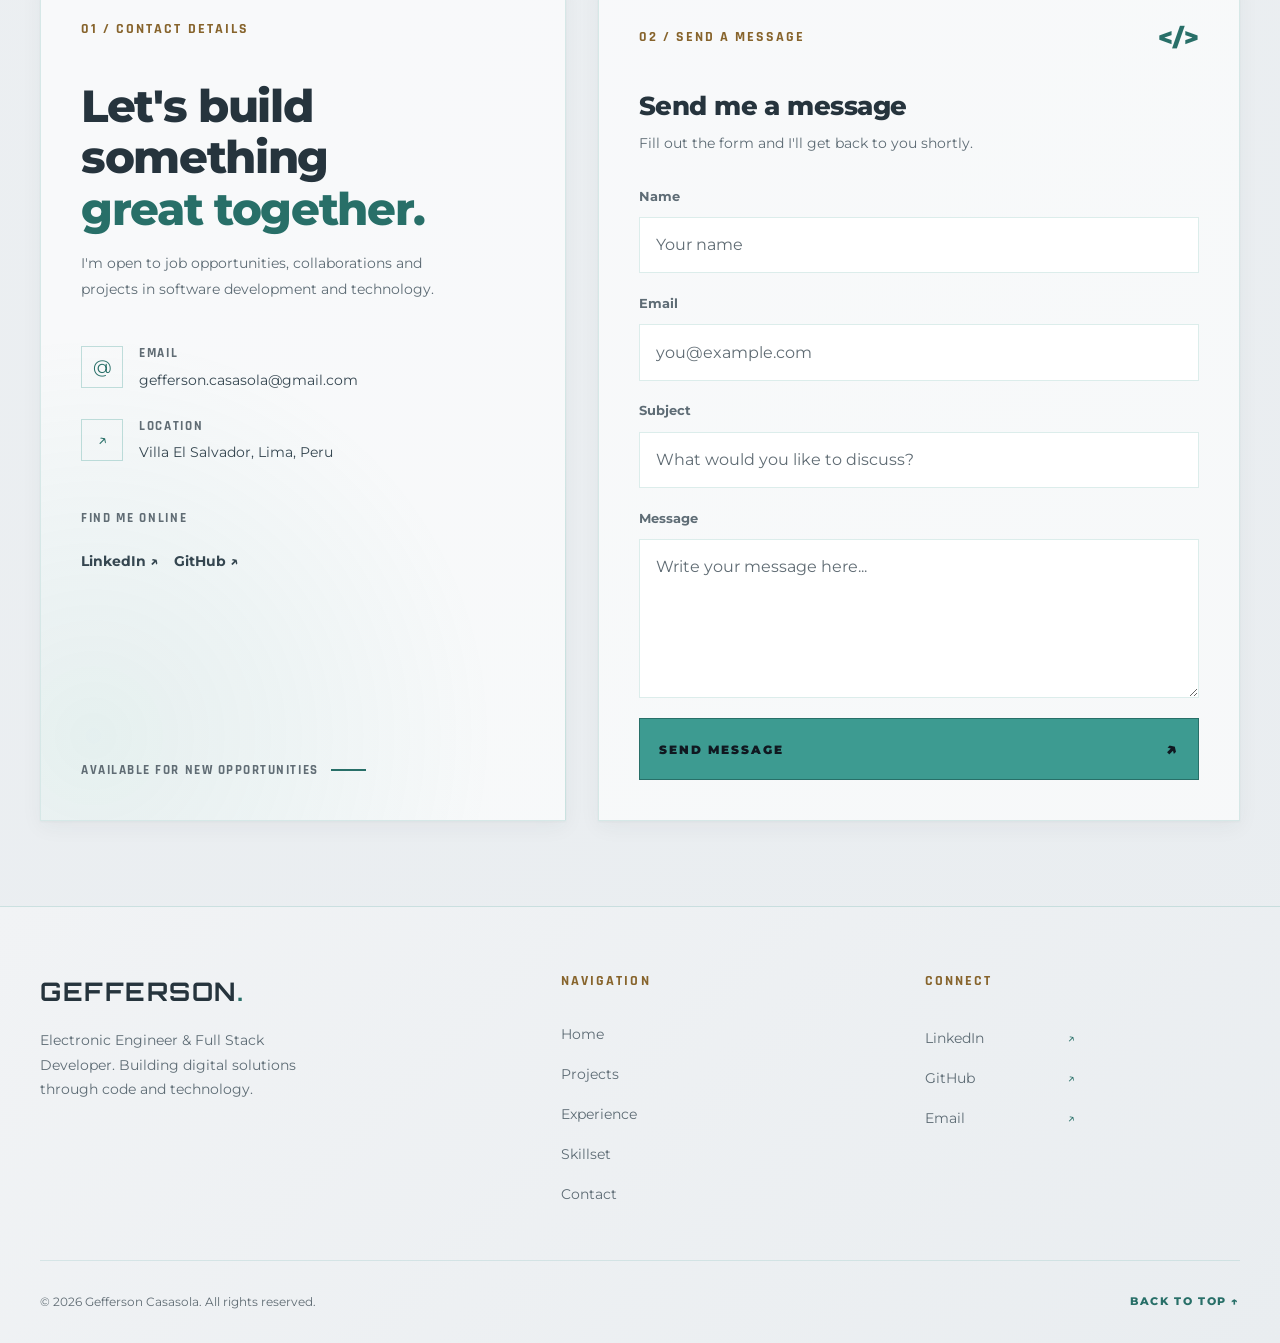
==== commit 31f4a4fc: "feat: replace ProductAdmin card with FacturaStock project" ====
--- a/en/index.html
+++ b/en/index.html
@@ -518,7 +518,7 @@
             <!-- PROJECT 02 -->
             <article class="portfolio-card" data-reveal>
               <a
-                href="https://products-crud-nu.vercel.app/"
+                href="https://factura-stock.vercel.app/"
                 target="_blank"
                 rel="noopener noreferrer"
                 class="portfolio-image"
@@ -526,7 +526,7 @@
                 aria-hidden="true"
               >
                 <img
-                  src="../assets/img/portfolio/products-crud.webp"
+                  src="../assets/img/portfolio/factura-stock-app.webp"
                   alt=""
                   width="960"
                   height="600"
@@ -542,37 +542,40 @@
                   <span>2026</span>
                 </div>
 
-                <h3>ProductAdmin</h3>
+                <h3>FacturaStock</h3>
 
                 <p>
-                  Admin dashboard for managing a product catalog: CRUD with
-                  modal forms, delete confirmation, pagination and toast
-                  notifications, backed by a mock REST API (MockAPI).
+                  Inventory and point-of-sale system with customer (DNI/RUC),
+                  product, category and sales management, and electronic
+                  invoice and receipt issuing through Nubefact. Includes a
+                  sales and low-stock dashboard, role-based authentication and
+                  a read-only demo account.
                 </p>
 
                 <ul class="portfolio-tags" aria-label="Technologies">
-                  <li>React</li>
-                  <li>JavaScript</li>
+                  <li>Next.js</li>
+                  <li>TypeScript</li>
+                  <li>Prisma</li>
+                  <li>PostgreSQL</li>
                   <li>Tailwind CSS</li>
-                  <li>React Router</li>
-                  <li>MockAPI</li>
+                  <li>Nubefact</li>
                 </ul>
 
                 <div class="portfolio-links">
                   <a
-                    href="https://products-crud-nu.vercel.app/"
+                    href="https://factura-stock.vercel.app/"
                     target="_blank"
                     rel="noopener noreferrer"
                     class="portfolio-link"
                   >
                     Live demo<span class="sr-only"
-                      >: ProductAdmin (opens in a new tab)</span
+                      >: FacturaStock (opens in a new tab)</span
                     >
                     <span aria-hidden="true">↗</span>
                   </a>
 
                   <a
-                    href="https://github.com/Geffrerson7/products-crud"
+                    href="https://github.com/Geffrerson7/FacturaStock"
                     target="_blank"
                     rel="noopener noreferrer"
                     class="portfolio-link portfolio-link-source"
@@ -581,7 +584,7 @@
                       <use href="#icon-github" />
                     </svg>
                     View source<span class="sr-only"
-                      >: ProductAdmin repository on GitHub (opens in a new
+                      >: FacturaStock repository on GitHub (opens in a new
                       tab)</span
                     >
                   </a>
